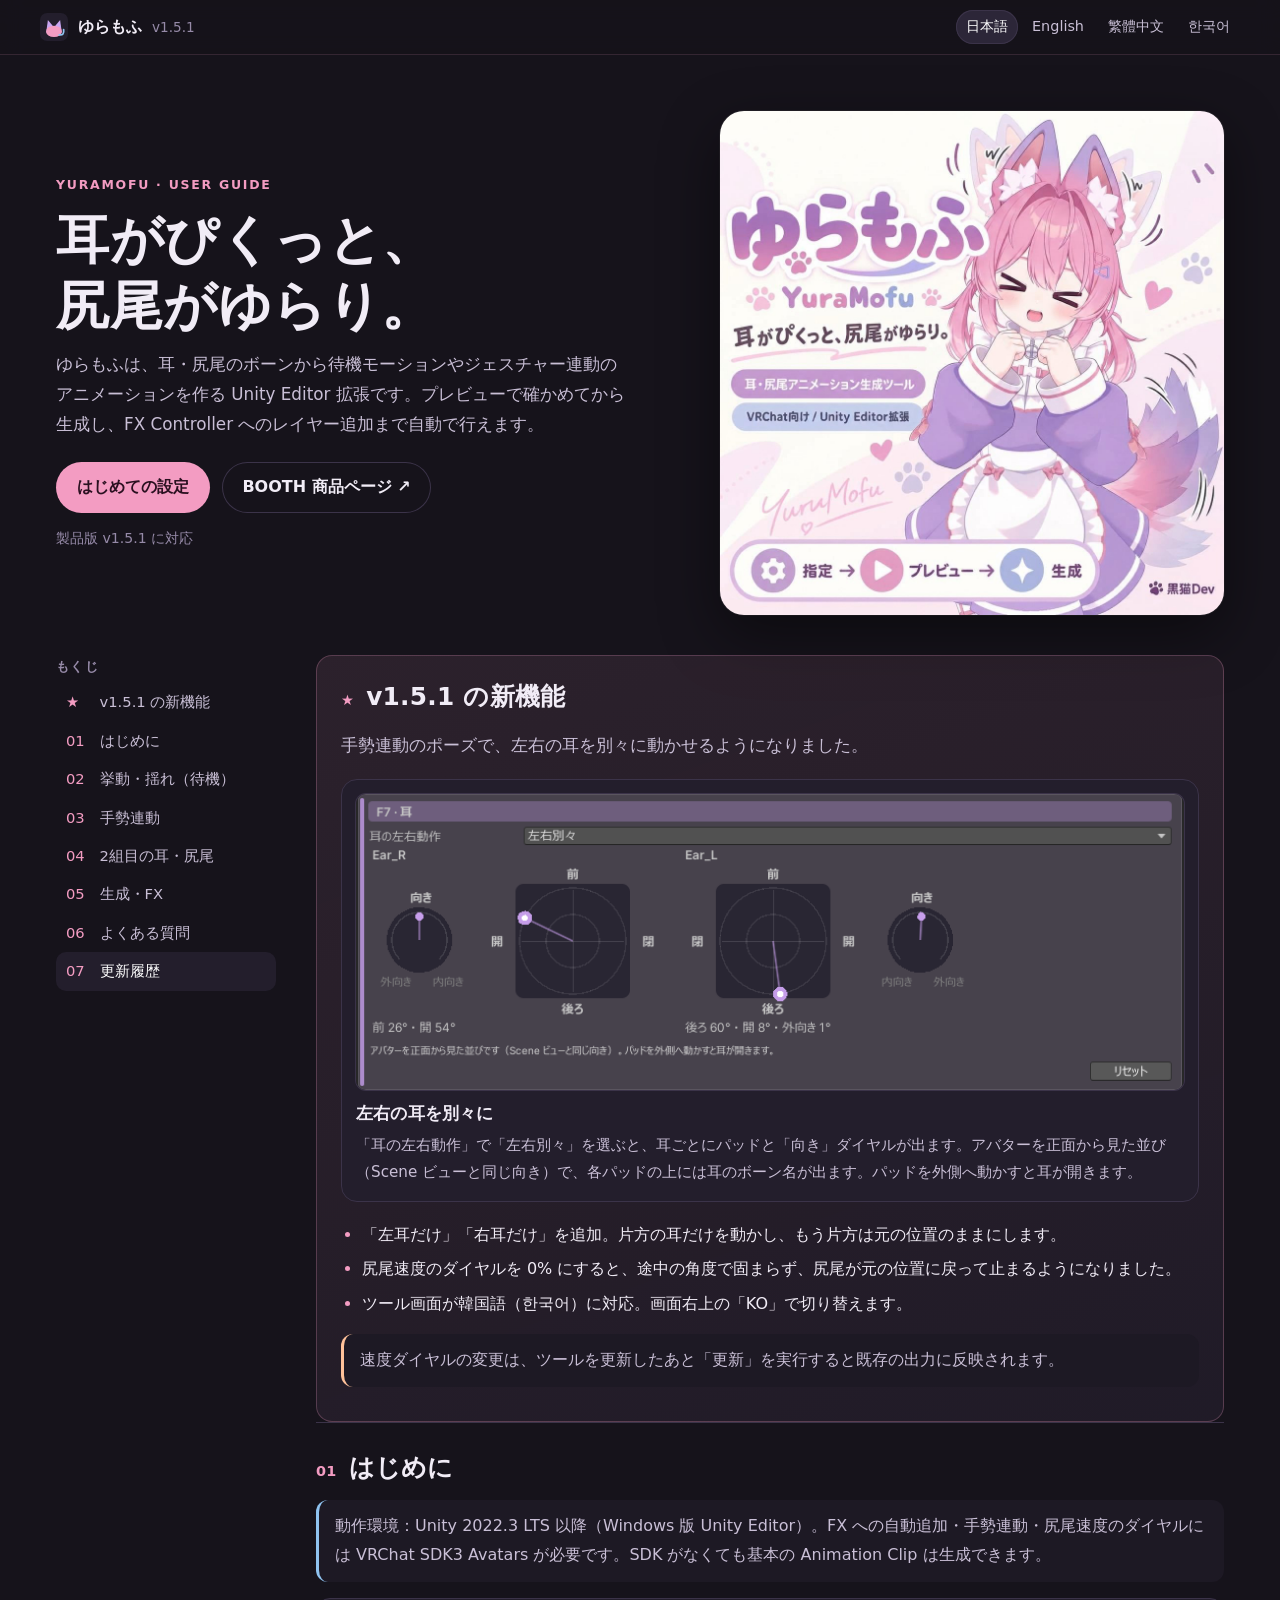
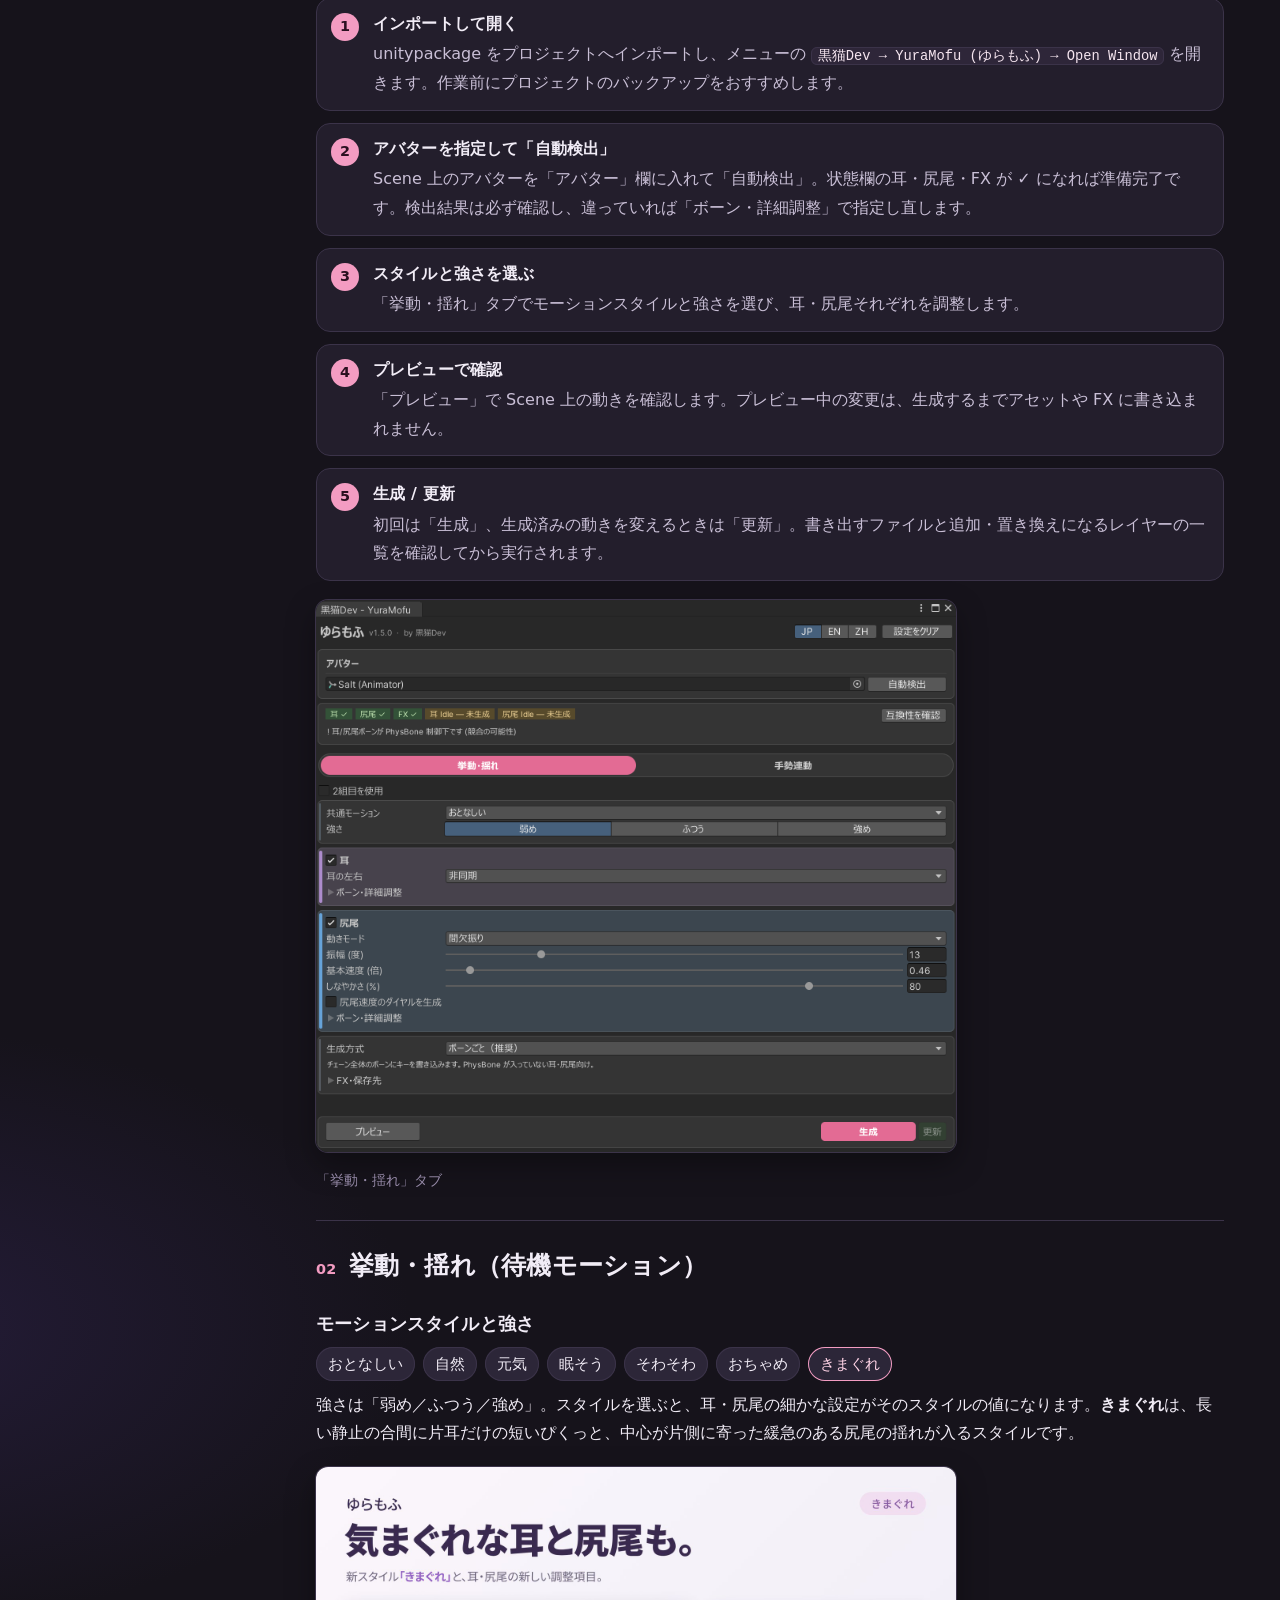
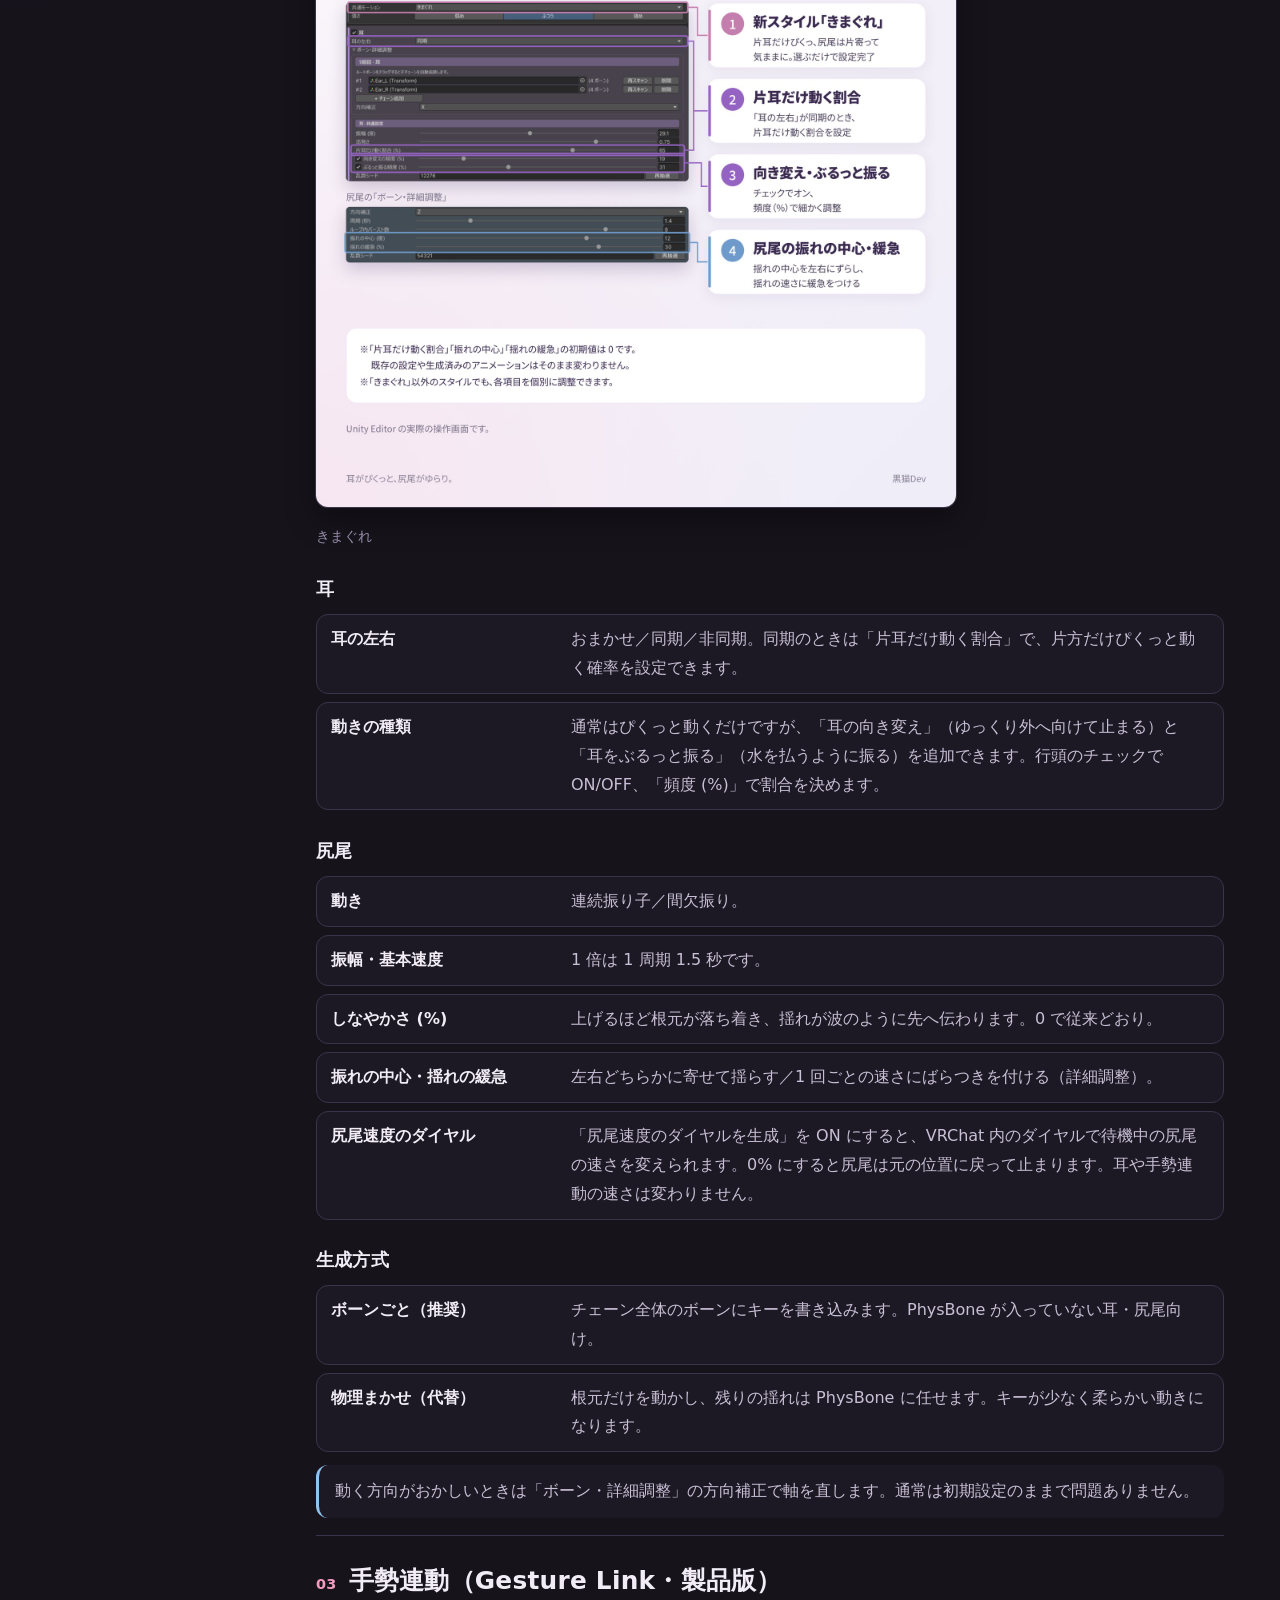
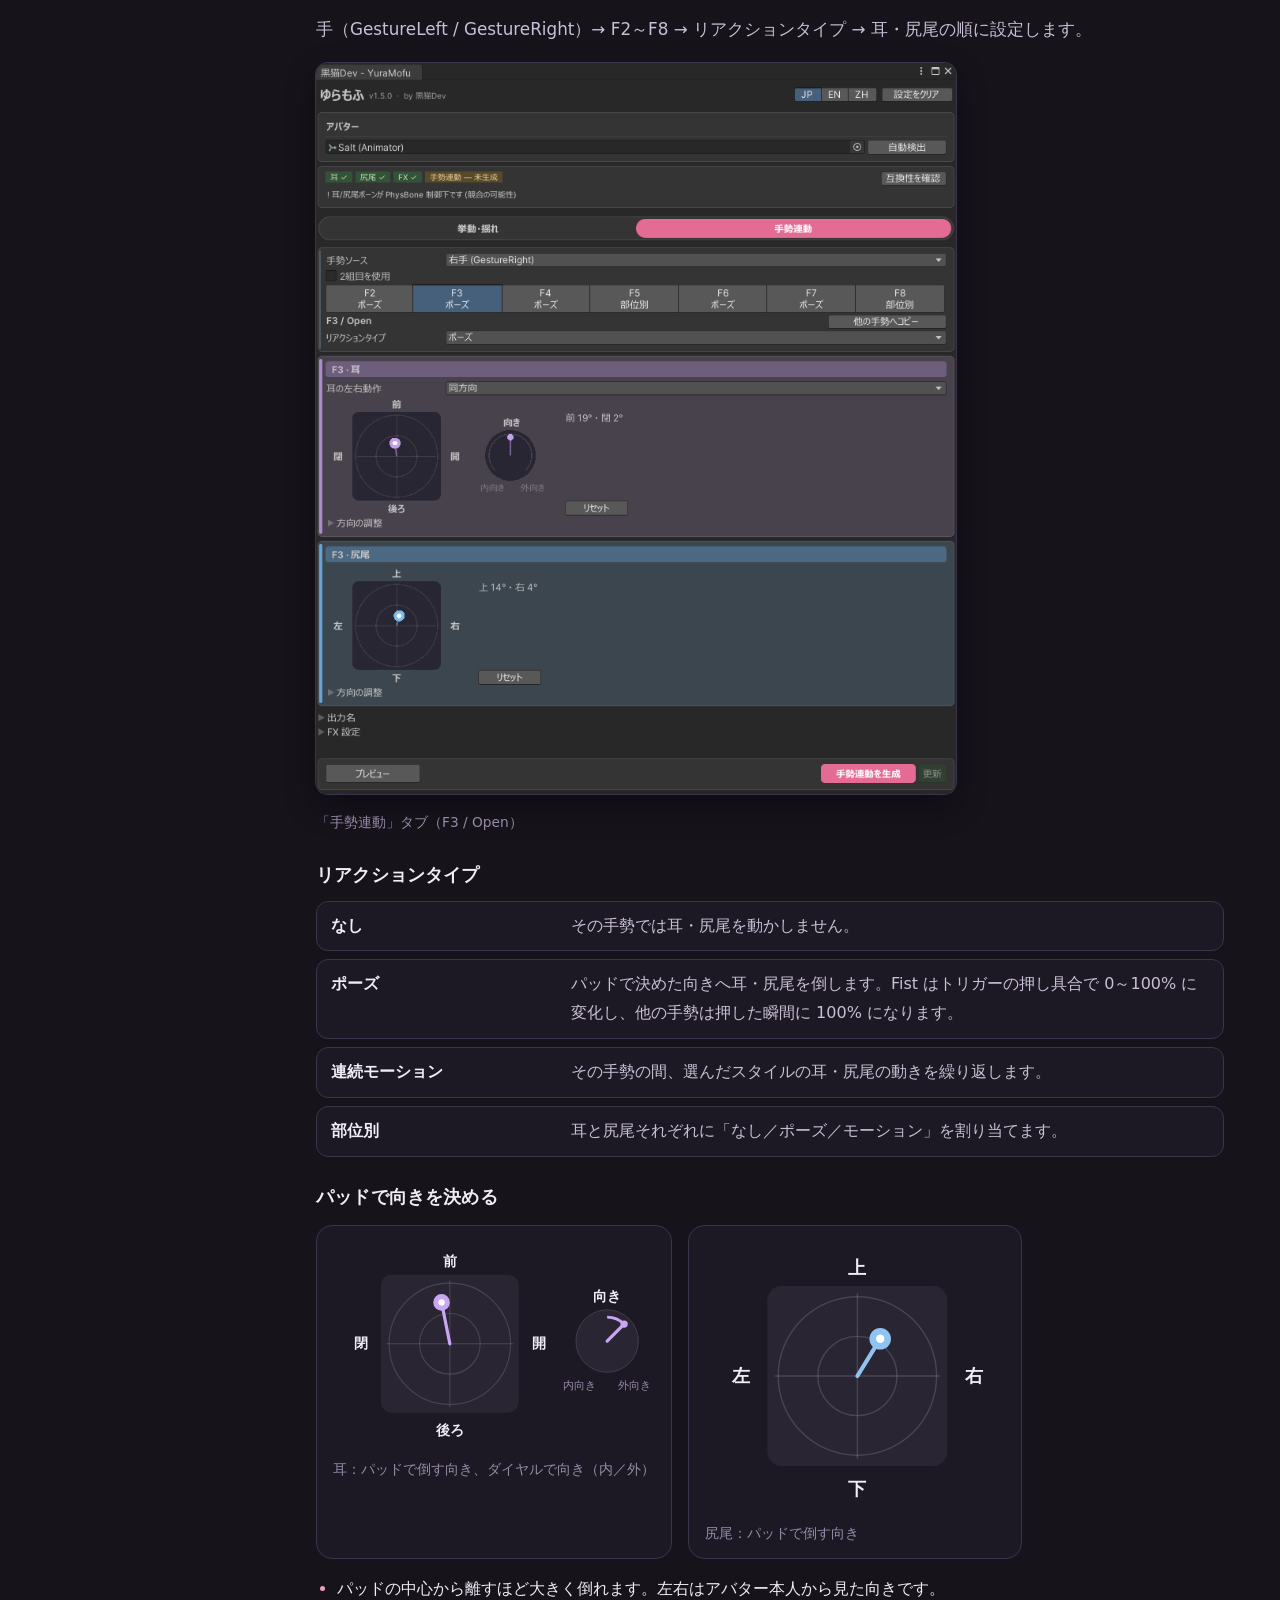
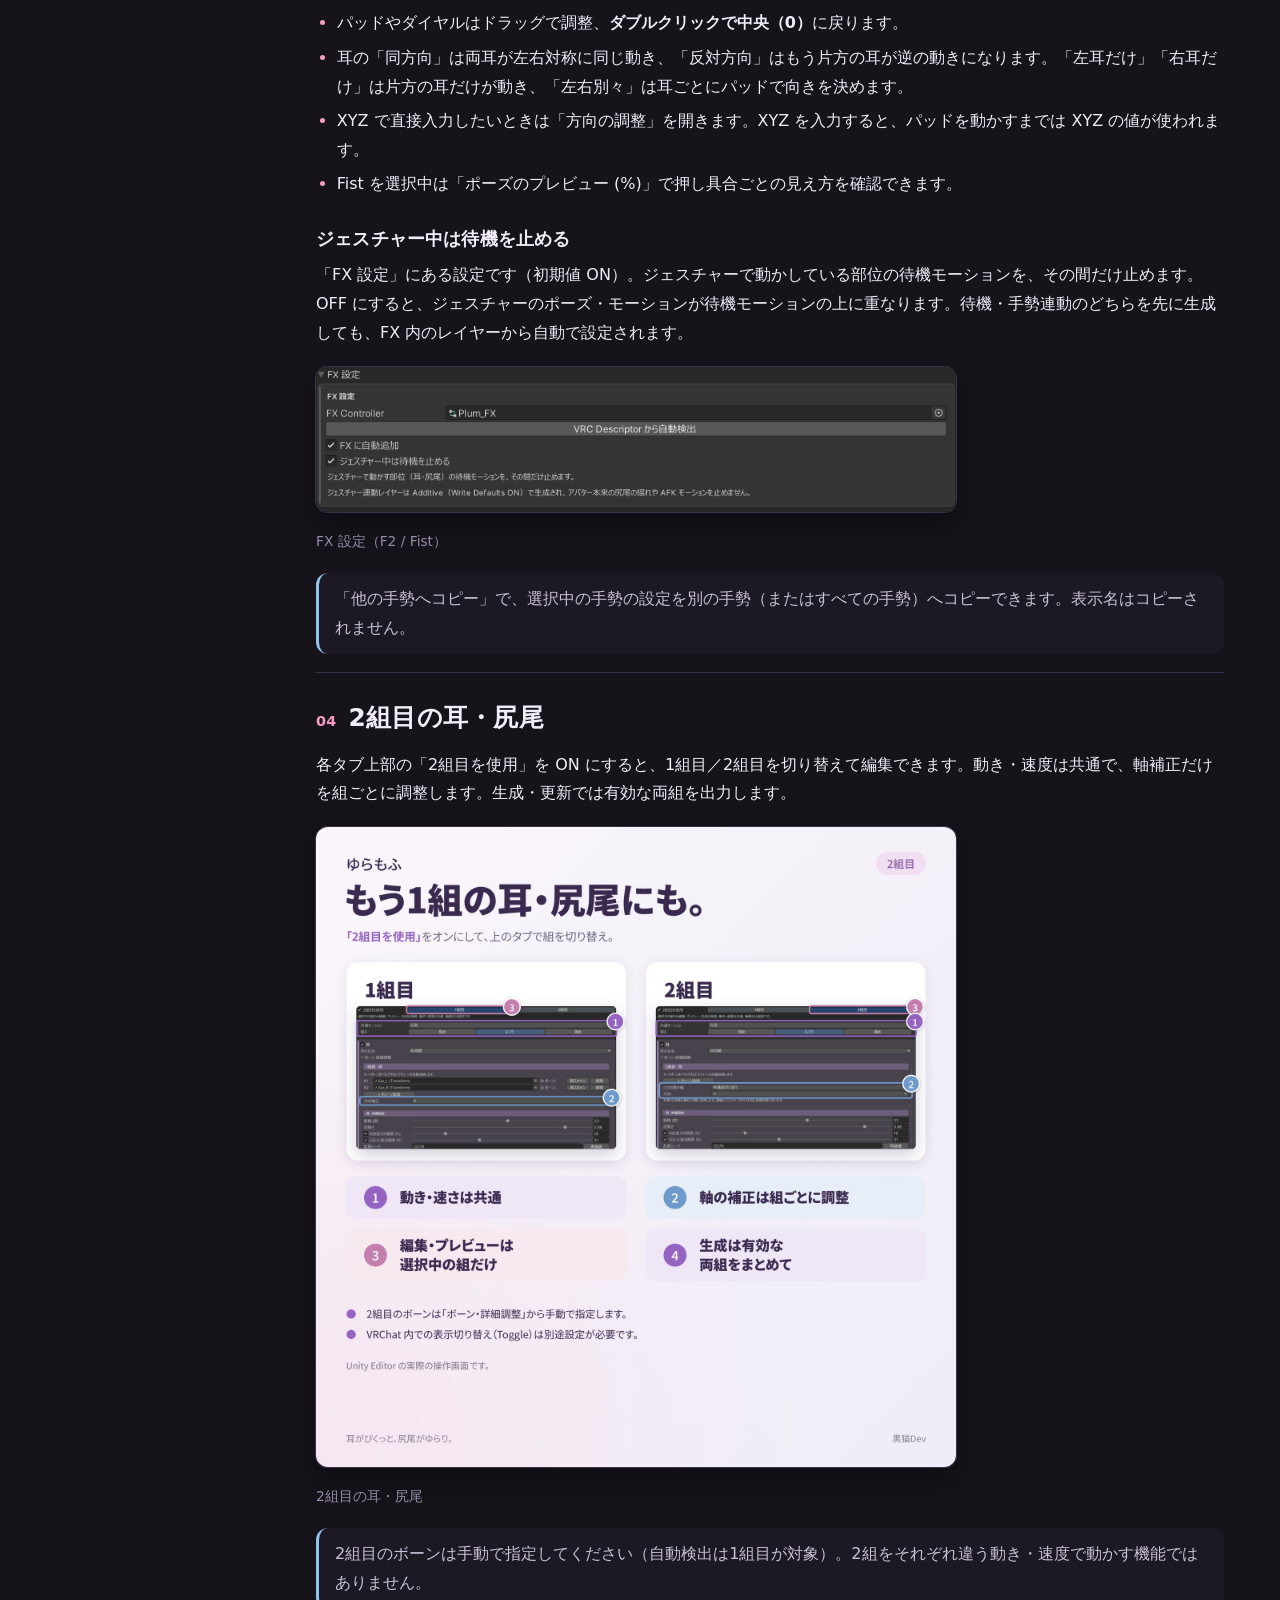
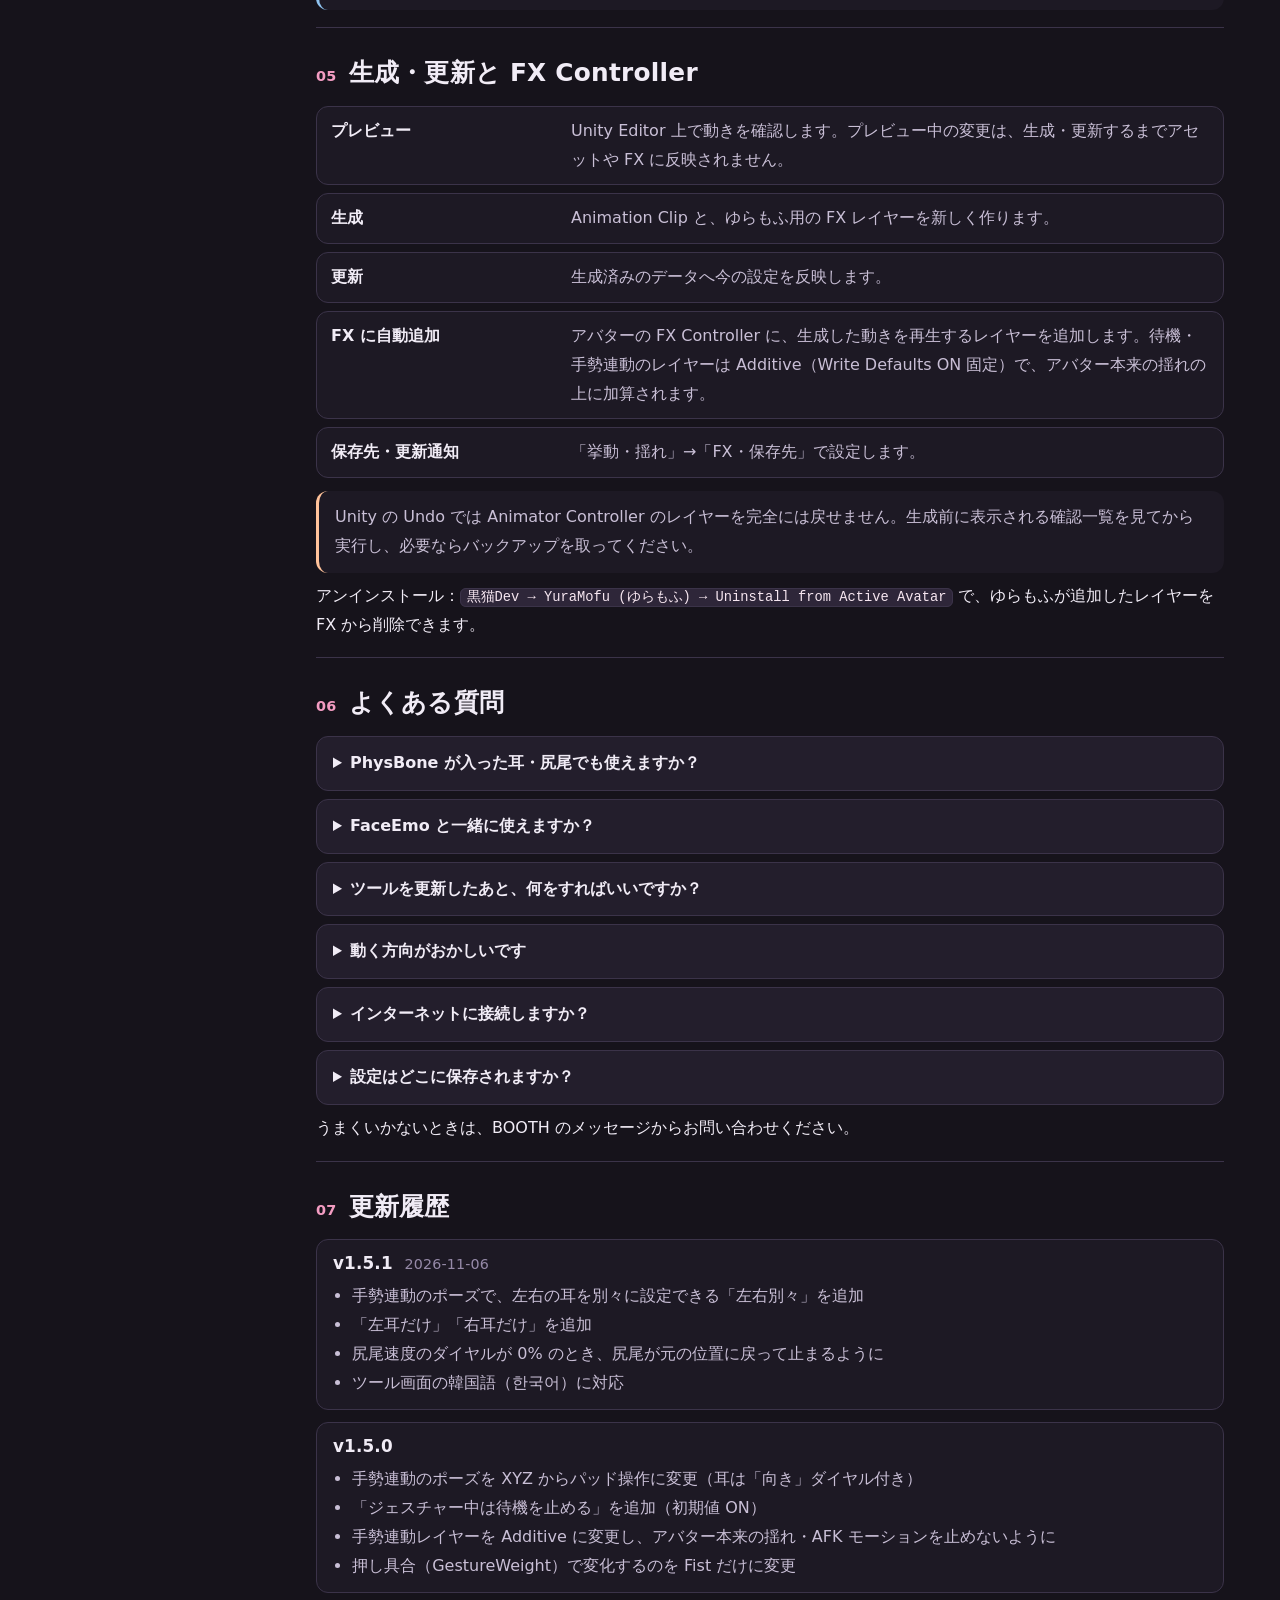
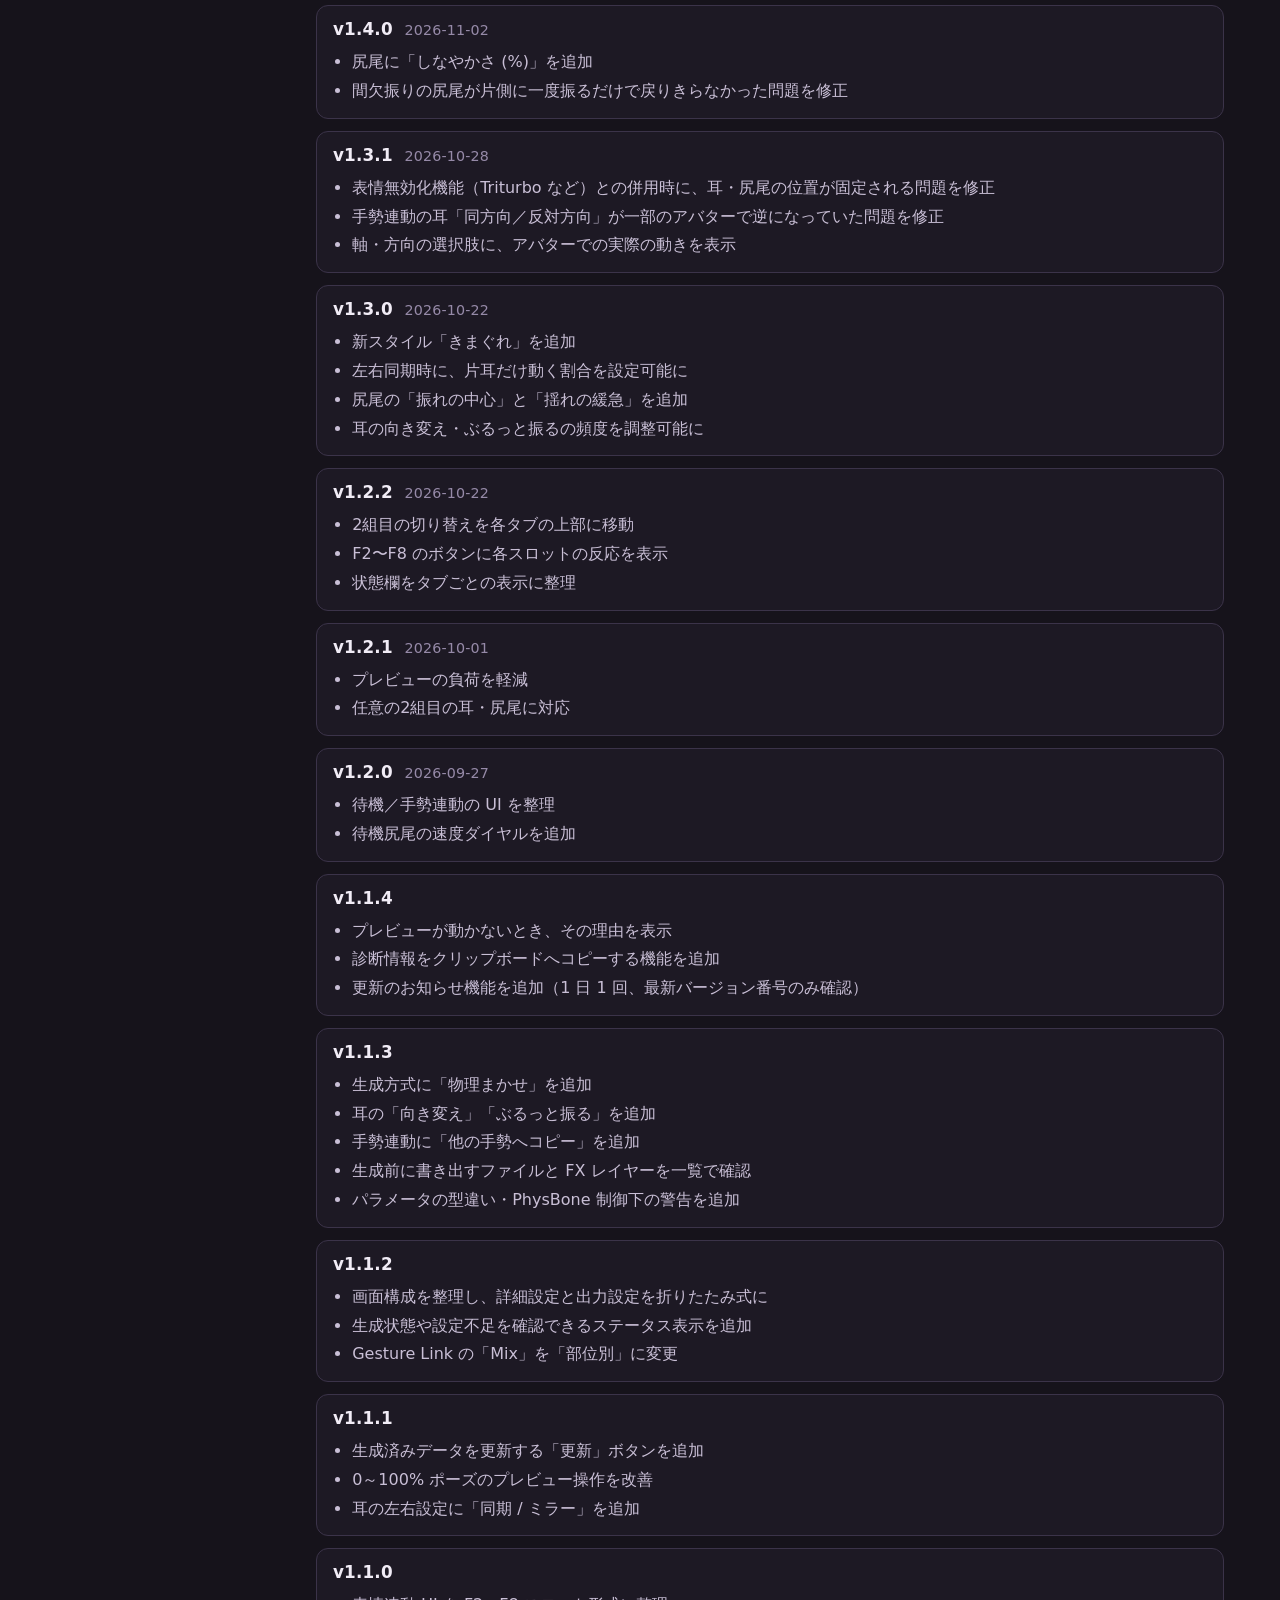
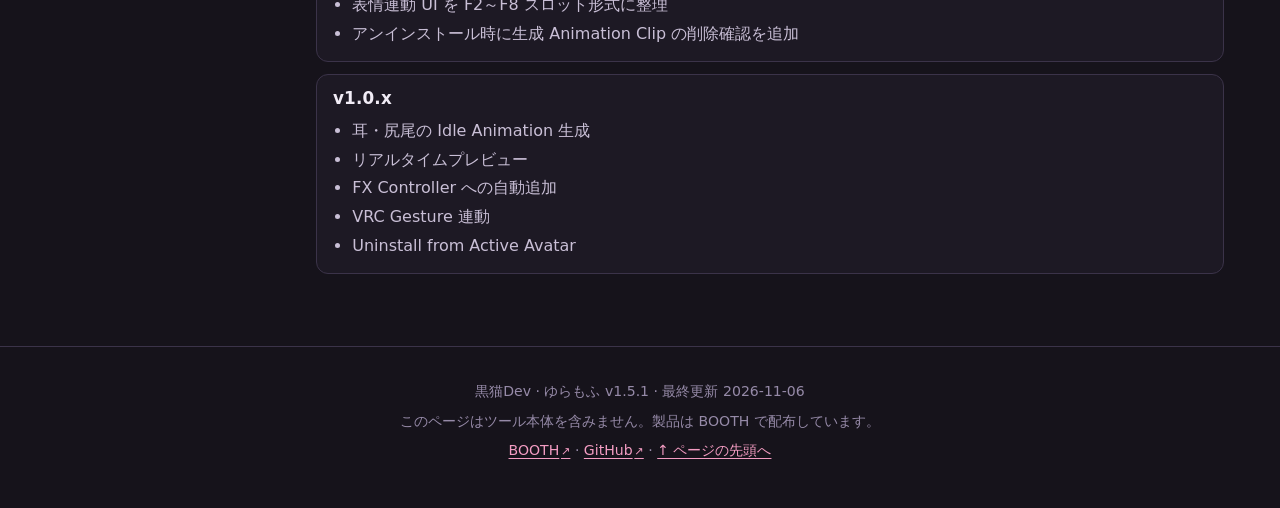
==== index.html @ e1b225f1 "v1.5.1 release date" ====
<!doctype html>
<html lang="ja">
<head>
<meta charset="utf-8">
<meta name="viewport" content="width=device-width,initial-scale=1">
<title>ゆらもふ 使い方ガイド</title>
<meta name="description" content="VRChat 向け耳・尻尾アニメーション生成ツール「ゆらもふ」の使い方ガイドです。">
<meta name="color-scheme" content="dark">
<meta property="og:title" content="ゆらもふ 使い方ガイド">
<meta property="og:description" content="VRChat 向け耳・尻尾アニメーション生成ツール「ゆらもふ」の使い方ガイドです。">
<meta property="og:image" content="https://kuroneko11375.github.io/yuramofu-guide/assets/v150/main.jpg">
<meta property="og:url" content="https://kuroneko11375.github.io/yuramofu-guide/">
<meta property="og:type" content="website">
<link rel="alternate" hreflang="ja" href="https://kuroneko11375.github.io/yuramofu-guide/">
<link rel="alternate" hreflang="en" href="https://kuroneko11375.github.io/yuramofu-guide/en.html">
<link rel="alternate" hreflang="zh-Hant" href="https://kuroneko11375.github.io/yuramofu-guide/zh.html">
<link rel="alternate" hreflang="ko" href="https://kuroneko11375.github.io/yuramofu-guide/ko.html">
<link rel="icon" href="favicon.svg" type="image/svg+xml">
<link rel="stylesheet" href="site.css">
<script src="gallery.js" defer></script>
</head>
<body id="top">
<a class="skip" href="#main">本文へ移動</a>
<header class="bar"><a class="brand" href="#top"><img src="favicon.svg" alt="" width="28" height="28">ゆらもふ <span>v1.5.1</span></a><nav class="langs" aria-label="Language"><a href="index.html" aria-current="page" hreflang="ja" lang="ja">日本語</a><a href="en.html" hreflang="en" lang="en">English</a><a href="zh.html" hreflang="zh-Hant" lang="zh-Hant">繁體中文</a><a href="ko.html" hreflang="ko" lang="ko">한국어</a></nav></header>
<div class="hero">
<div class="hero-copy"><p class="eyebrow">YURAMOFU · USER GUIDE</p><h1>耳がぴくっと、<br>尻尾がゆらり。</h1><p class="lead">ゆらもふは、耳・尻尾のボーンから待機モーションやジェスチャー連動のアニメーションを作る Unity Editor 拡張です。プレビューで確かめてから生成し、FX Controller へのレイヤー追加まで自動で行えます。</p>
<div class="buttons"><a class="btn" href="#start">はじめての設定</a><a class="btn ghost" href="https://booth.pm/ja/items/8229167" target="_blank" rel="noopener">BOOTH 商品ページ ↗</a></div>
<p class="badge">製品版 v1.5.1 に対応</p></div>
<a class="hero-art zoom" href="assets/v150/main.jpg" data-caption="ゆらもふのメイン画像"><img src="assets/v150/main.jpg" alt="ゆらもふのメイン画像" width="1024" height="1024" fetchpriority="high"></a></div>
<div class="layout">
<nav class="toc" aria-label="もくじ"><p>もくじ</p><ol><li><a href="#new"><span class="num">★</span>v1.5.1 の新機能</a></li><li><a href="#start"><span class="num">01</span>はじめに</a></li><li><a href="#idle"><span class="num">02</span>挙動・揺れ（待機）</a></li><li><a href="#gesture"><span class="num">03</span>手勢連動</a></li><li><a href="#set2"><span class="num">04</span>2組目の耳・尻尾</a></li><li><a href="#output"><span class="num">05</span>生成・FX</a></li><li><a href="#faq"><span class="num">06</span>よくある質問</a></li><li><a href="#log"><span class="num">07</span>更新履歴</a></li></ol></nav>
<main id="main">
<section id="new" class="sec new"><h2><span class="num">★</span>v1.5.1 の新機能</h2><p class="lead">手勢連動のポーズで、左右の耳を別々に動かせるようになりました。</p>
<div class="cards"><article class="card"><a class="zoom" href="assets/v150/ui_ear_separate.png" data-caption="左右の耳を別々に"><img src="assets/v150/ui_ear_separate.png" alt="左右の耳を別々に" width="810" height="290" loading="lazy" decoding="async"></a><h4>左右の耳を別々に</h4><p>「耳の左右動作」で「左右別々」を選ぶと、耳ごとにパッドと「向き」ダイヤルが出ます。アバターを正面から見た並び（Scene ビューと同じ向き）で、各パッドの上には耳のボーン名が出ます。パッドを外側へ動かすと耳が開きます。</p></article></div>
<ul class="list"><li>「左耳だけ」「右耳だけ」を追加。片方の耳だけを動かし、もう片方は元の位置のままにします。</li><li>尻尾速度のダイヤルを 0% にすると、途中の角度で固まらず、尻尾が元の位置に戻って止まるようになりました。</li><li>ツール画面が韓国語（한국어）に対応。画面右上の「KO」で切り替えます。</li></ul>
<p class="note warn">速度ダイヤルの変更は、ツールを更新したあと「更新」を実行すると既存の出力に反映されます。</p></section>
<section id="start" class="sec"><h2><span class="num">01</span>はじめに</h2><p class="note">動作環境：Unity 2022.3 LTS 以降（Windows 版 Unity Editor）。FX への自動追加・手勢連動・尻尾速度のダイヤルには VRChat SDK3 Avatars が必要です。SDK がなくても基本の Animation Clip は生成できます。</p>
<ol class="steps"><li><h4>インポートして開く</h4><p>unitypackage をプロジェクトへインポートし、メニューの <code>黒猫Dev → YuraMofu (ゆらもふ) → Open Window</code> を開きます。作業前にプロジェクトのバックアップをおすすめします。</p></li><li><h4>アバターを指定して「自動検出」</h4><p>Scene 上のアバターを「アバター」欄に入れて「自動検出」。状態欄の耳・尻尾・FX が ✓ になれば準備完了です。検出結果は必ず確認し、違っていれば「ボーン・詳細調整」で指定し直します。</p></li><li><h4>スタイルと強さを選ぶ</h4><p>「挙動・揺れ」タブでモーションスタイルと強さを選び、耳・尻尾それぞれを調整します。</p></li><li><h4>プレビューで確認</h4><p>「プレビュー」で Scene 上の動きを確認します。プレビュー中の変更は、生成するまでアセットや FX に書き込まれません。</p></li><li><h4>生成 / 更新</h4><p>初回は「生成」、生成済みの動きを変えるときは「更新」。書き出すファイルと追加・置き換えになるレイヤーの一覧を確認してから実行されます。</p></li></ol>
<figure class="shot "><a class="zoom" href="assets/v150/ui_idle.png" data-caption="「挙動・揺れ」タブ"><img src="assets/v150/ui_idle.png" alt="「挙動・揺れ」タブ" width="810" height="698" loading="lazy" decoding="async"></a><figcaption>「挙動・揺れ」タブ</figcaption></figure></section>
<section id="idle" class="sec"><h2><span class="num">02</span>挙動・揺れ（待機モーション）</h2><h3>モーションスタイルと強さ</h3>
<ul class="chips"><li>おとなしい</li><li>自然</li><li>元気</li><li>眠そう</li><li>そわそわ</li><li>おちゃめ</li><li>きまぐれ</li></ul>
<p>強さは「弱め／ふつう／強め」。スタイルを選ぶと、耳・尻尾の細かな設定がそのスタイルの値になります。<strong>きまぐれ</strong>は、長い静止の合間に片耳だけの短いぴくっと、中心が片側に寄った緩急のある尻尾の揺れが入るスタイルです。</p>
<figure class="shot "><a class="zoom" href="assets/v150/kimagure.jpg" data-caption="きまぐれ"><img src="assets/v150/kimagure.jpg" alt="きまぐれ" width="1600" height="1600" loading="lazy" decoding="async"></a><figcaption>きまぐれ</figcaption></figure>
<h3>耳</h3>
<dl class="terms"><div><dt>耳の左右</dt><dd>おまかせ／同期／非同期。同期のときは「片耳だけ動く割合」で、片方だけぴくっと動く確率を設定できます。</dd></div><div><dt>動きの種類</dt><dd>通常はぴくっと動くだけですが、「耳の向き変え」（ゆっくり外へ向けて止まる）と「耳をぶるっと振る」（水を払うように振る）を追加できます。行頭のチェックで ON/OFF、「頻度 (%)」で割合を決めます。</dd></div></dl>
<h3>尻尾</h3>
<dl class="terms"><div><dt>動き</dt><dd>連続振り子／間欠振り。</dd></div><div><dt>振幅・基本速度</dt><dd>1 倍は 1 周期 1.5 秒です。</dd></div><div><dt>しなやかさ (%)</dt><dd>上げるほど根元が落ち着き、揺れが波のように先へ伝わります。0 で従来どおり。</dd></div><div><dt>振れの中心・揺れの緩急</dt><dd>左右どちらかに寄せて揺らす／1 回ごとの速さにばらつきを付ける（詳細調整）。</dd></div><div><dt>尻尾速度のダイヤル</dt><dd>「尻尾速度のダイヤルを生成」を ON にすると、VRChat 内のダイヤルで待機中の尻尾の速さを変えられます。0% にすると尻尾は元の位置に戻って止まります。耳や手勢連動の速さは変わりません。</dd></div></dl>
<h3>生成方式</h3>
<dl class="terms"><div><dt>ボーンごと（推奨）</dt><dd>チェーン全体のボーンにキーを書き込みます。PhysBone が入っていない耳・尻尾向け。</dd></div><div><dt>物理まかせ（代替）</dt><dd>根元だけを動かし、残りの揺れは PhysBone に任せます。キーが少なく柔らかい動きになります。</dd></div></dl>
<p class="note">動く方向がおかしいときは「ボーン・詳細調整」の方向補正で軸を直します。通常は初期設定のままで問題ありません。</p></section>
<section id="gesture" class="sec"><h2><span class="num">03</span>手勢連動（Gesture Link・製品版）</h2><p class="lead">手（GestureLeft / GestureRight）→ F2～F8 → リアクションタイプ → 耳・尻尾の順に設定します。</p>
<figure class="shot "><a class="zoom" href="assets/v150/ui_gesture.png" data-caption="「手勢連動」タブ（F3 / Open）"><img src="assets/v150/ui_gesture.png" alt="「手勢連動」タブ（F3 / Open）" width="810" height="924" loading="lazy" decoding="async"></a><figcaption>「手勢連動」タブ（F3 / Open）</figcaption></figure>
<h3>リアクションタイプ</h3>
<dl class="terms"><div><dt>なし</dt><dd>その手勢では耳・尻尾を動かしません。</dd></div><div><dt>ポーズ</dt><dd>パッドで決めた向きへ耳・尻尾を倒します。Fist はトリガーの押し具合で 0～100% に変化し、他の手勢は押した瞬間に 100% になります。</dd></div><div><dt>連続モーション</dt><dd>その手勢の間、選んだスタイルの耳・尻尾の動きを繰り返します。</dd></div><div><dt>部位別</dt><dd>耳と尻尾それぞれに「なし／ポーズ／モーション」を割り当てます。</dd></div></dl>
<h3>パッドで向きを決める</h3>
<div class="pads"><figure class="pad"><svg viewBox="0 0 350 230" role="img" aria-label="耳：パッドで倒す向き、ダイヤルで向き（内／外）">
<rect x="52" y="40" width="150" height="150" rx="12" class="face"/>
<circle cx="127" cy="115" r="66" class="ring"/><circle cx="127" cy="115" r="33" class="ring"/>
<line x1="58" y1="115" x2="196" y2="115" class="ring"/><line x1="127" y1="46" x2="127" y2="184" class="ring"/>
<line x1="127" y1="115" x2="118" y2="70" style="stroke:var(--ear)" class="hand"/><circle cx="118" cy="70" r="9" style="fill:var(--ear)"/><circle cx="118" cy="70" r="3.5" fill="#fff"/>
<text x="127" y="30" class="lbl b">前</text><text x="127" y="214" class="lbl b">後ろ</text>
<text x="30" y="120" class="lbl b">閉</text><text x="224" y="120" class="lbl b">開</text>
<g transform="translate(298 112)">
<circle r="34" class="dial"/><path d="M0 -26 A26 26 0 0 1 18.4 -18.4" class="arc" style="stroke:var(--ear)"/>
<line x1="0" y1="0" x2="18.4" y2="-18.4" style="stroke:var(--ear)" class="hand"/><circle cx="18.4" cy="-18.4" r="4" style="fill:var(--ear)"/>
<text y="-44" class="lbl b">向き</text><text x="-30" y="52" class="lbl s">内向き</text><text x="30" y="52" class="lbl s">外向き</text></g></svg><figcaption>耳：パッドで倒す向き、ダイヤルで向き（内／外）</figcaption></figure><figure class="pad"><svg viewBox="0 0 250 230" role="img" aria-label="尻尾：パッドで倒す向き">
<rect x="52" y="40" width="150" height="150" rx="12" class="face"/>
<circle cx="127" cy="115" r="66" class="ring"/><circle cx="127" cy="115" r="33" class="ring"/>
<line x1="58" y1="115" x2="196" y2="115" class="ring"/><line x1="127" y1="46" x2="127" y2="184" class="ring"/>
<line x1="127" y1="115" x2="146" y2="84" style="stroke:var(--tail)" class="hand"/><circle cx="146" cy="84" r="9" style="fill:var(--tail)"/><circle cx="146" cy="84" r="3.5" fill="#fff"/>
<text x="127" y="30" class="lbl b">上</text><text x="127" y="214" class="lbl b">下</text>
<text x="30" y="120" class="lbl b">左</text><text x="224" y="120" class="lbl b">右</text>
</svg><figcaption>尻尾：パッドで倒す向き</figcaption></figure></div>
<ul class="list"><li>パッドの中心から離すほど大きく倒れます。左右はアバター本人から見た向きです。</li><li>パッドやダイヤルはドラッグで調整、<strong>ダブルクリックで中央（0）</strong>に戻ります。</li><li>耳の「同方向」は両耳が左右対称に同じ動き、「反対方向」はもう片方の耳が逆の動きになります。「左耳だけ」「右耳だけ」は片方の耳だけが動き、「左右別々」は耳ごとにパッドで向きを決めます。</li><li>XYZ で直接入力したいときは「方向の調整」を開きます。XYZ を入力すると、パッドを動かすまでは XYZ の値が使われます。</li><li>Fist を選択中は「ポーズのプレビュー (%)」で押し具合ごとの見え方を確認できます。</li></ul>
<h3>ジェスチャー中は待機を止める</h3>
<p>「FX 設定」にある設定です（初期値 ON）。ジェスチャーで動かしている部位の待機モーションを、その間だけ止めます。OFF にすると、ジェスチャーのポーズ・モーションが待機モーションの上に重なります。待機・手勢連動のどちらを先に生成しても、FX 内のレイヤーから自動で設定されます。</p>
<figure class="shot "><a class="zoom" href="assets/v150/ui_fx.png" data-caption="FX 設定（F2 / Fist）"><img src="assets/v150/ui_fx.png" alt="FX 設定（F2 / Fist）" width="810" height="184" loading="lazy" decoding="async"></a><figcaption>FX 設定（F2 / Fist）</figcaption></figure>
<p class="note">「他の手勢へコピー」で、選択中の手勢の設定を別の手勢（またはすべての手勢）へコピーできます。表示名はコピーされません。</p></section>
<section id="set2" class="sec"><h2><span class="num">04</span>2組目の耳・尻尾</h2><p>各タブ上部の「2組目を使用」を ON にすると、1組目／2組目を切り替えて編集できます。動き・速度は共通で、軸補正だけを組ごとに調整します。生成・更新では有効な両組を出力します。</p>
<figure class="shot "><a class="zoom" href="assets/v150/set2.jpg" data-caption="2組目の耳・尻尾"><img src="assets/v150/set2.jpg" alt="2組目の耳・尻尾" width="1600" height="1600" loading="lazy" decoding="async"></a><figcaption>2組目の耳・尻尾</figcaption></figure>
<p class="note">2組目のボーンは手動で指定してください（自動検出は1組目が対象）。2組をそれぞれ違う動き・速度で動かす機能ではありません。</p></section>
<section id="output" class="sec"><h2><span class="num">05</span>生成・更新と FX Controller</h2><dl class="terms"><div><dt>プレビュー</dt><dd>Unity Editor 上で動きを確認します。プレビュー中の変更は、生成・更新するまでアセットや FX に反映されません。</dd></div><div><dt>生成</dt><dd>Animation Clip と、ゆらもふ用の FX レイヤーを新しく作ります。</dd></div><div><dt>更新</dt><dd>生成済みのデータへ今の設定を反映します。</dd></div><div><dt>FX に自動追加</dt><dd>アバターの FX Controller に、生成した動きを再生するレイヤーを追加します。待機・手勢連動のレイヤーは Additive（Write Defaults ON 固定）で、アバター本来の揺れの上に加算されます。</dd></div><div><dt>保存先・更新通知</dt><dd>「挙動・揺れ」→「FX・保存先」で設定します。</dd></div></dl>
<p class="note warn">Unity の Undo では Animator Controller のレイヤーを完全には戻せません。生成前に表示される確認一覧を見てから実行し、必要ならバックアップを取ってください。</p>
<p>アンインストール：<code>黒猫Dev → YuraMofu (ゆらもふ) → Uninstall from Active Avatar</code> で、ゆらもふが追加したレイヤーを FX から削除できます。</p></section>
<section id="faq" class="sec"><h2><span class="num">06</span>よくある質問</h2><details><summary>PhysBone が入った耳・尻尾でも使えますか？</summary><p>使えます。状態欄の「互換性を確認」で PhysBone の Is Animated などを確認できます。揺れを PhysBone に任せたいときは生成方式を「物理まかせ」にしてください。</p></details><details><summary>FaceEmo と一緒に使えますか？</summary><p>FaceEmo → ゆらもふの順で生成してください。FaceEmo を再生成すると FX が作り直されるので、新しい FX を指定してゆらもふも再生成してください。</p></details><details><summary>ツールを更新したあと、何をすればいいですか？</summary><p>インポート後に「更新」を実行すると、既存の出力に修正が反映されます。必要な出力がない場合は「生成」を実行してください。</p></details><details><summary>動く方向がおかしいです</summary><p>待機モーションは「ボーン・詳細調整」の方向補正、手勢連動のポーズはパッドで向きを直してください。</p></details><details><summary>インターネットに接続しますか？</summary><p>1 日 1 回、最新バージョンの確認だけを行います。プロジェクトやアバターの情報は送信しません。「FX・保存先」から無効にでき、オフラインでも使えます。</p></details><details><summary>設定はどこに保存されますか？</summary><p>ウィンドウの設定は、プロジェクトごとに最後の 1 組を保存します。「設定をクリア」で初期値に戻せます（生成済みのアニメーションやレイヤーは削除しません）。</p></details>
<p>うまくいかないときは、BOOTH のメッセージからお問い合わせください。</p></section>
<section id="log" class="sec"><h2><span class="num">07</span>更新履歴</h2><div class="log"><article><h3>v1.5.1 <span>2026-11-06</span></h3><ul><li>手勢連動のポーズで、左右の耳を別々に設定できる「左右別々」を追加</li><li>「左耳だけ」「右耳だけ」を追加</li><li>尻尾速度のダイヤルが 0% のとき、尻尾が元の位置に戻って止まるように</li><li>ツール画面の韓国語（한국어）に対応</li></ul></article><article><h3>v1.5.0</h3><ul><li>手勢連動のポーズを XYZ からパッド操作に変更（耳は「向き」ダイヤル付き）</li><li>「ジェスチャー中は待機を止める」を追加（初期値 ON）</li><li>手勢連動レイヤーを Additive に変更し、アバター本来の揺れ・AFK モーションを止めないように</li><li>押し具合（GestureWeight）で変化するのを Fist だけに変更</li></ul></article><article><h3>v1.4.0 <span>2026-11-02</span></h3><ul><li>尻尾に「しなやかさ (%)」を追加</li><li>間欠振りの尻尾が片側に一度振るだけで戻りきらなかった問題を修正</li></ul></article><article><h3>v1.3.1 <span>2026-10-28</span></h3><ul><li>表情無効化機能（Triturbo など）との併用時に、耳・尻尾の位置が固定される問題を修正</li><li>手勢連動の耳「同方向／反対方向」が一部のアバターで逆になっていた問題を修正</li><li>軸・方向の選択肢に、アバターでの実際の動きを表示</li></ul></article><article><h3>v1.3.0 <span>2026-10-22</span></h3><ul><li>新スタイル「きまぐれ」を追加</li><li>左右同期時に、片耳だけ動く割合を設定可能に</li><li>尻尾の「振れの中心」と「揺れの緩急」を追加</li><li>耳の向き変え・ぶるっと振るの頻度を調整可能に</li></ul></article><article><h3>v1.2.2 <span>2026-10-22</span></h3><ul><li>2組目の切り替えを各タブの上部に移動</li><li>F2〜F8 のボタンに各スロットの反応を表示</li><li>状態欄をタブごとの表示に整理</li></ul></article><article><h3>v1.2.1 <span>2026-10-01</span></h3><ul><li>プレビューの負荷を軽減</li><li>任意の2組目の耳・尻尾に対応</li></ul></article><article><h3>v1.2.0 <span>2026-09-27</span></h3><ul><li>待機／手勢連動の UI を整理</li><li>待機尻尾の速度ダイヤルを追加</li></ul></article><article><h3>v1.1.4</h3><ul><li>プレビューが動かないとき、その理由を表示</li><li>診断情報をクリップボードへコピーする機能を追加</li><li>更新のお知らせ機能を追加（1 日 1 回、最新バージョン番号のみ確認）</li></ul></article><article><h3>v1.1.3</h3><ul><li>生成方式に「物理まかせ」を追加</li><li>耳の「向き変え」「ぶるっと振る」を追加</li><li>手勢連動に「他の手勢へコピー」を追加</li><li>生成前に書き出すファイルと FX レイヤーを一覧で確認</li><li>パラメータの型違い・PhysBone 制御下の警告を追加</li></ul></article><article><h3>v1.1.2</h3><ul><li>画面構成を整理し、詳細設定と出力設定を折りたたみ式に</li><li>生成状態や設定不足を確認できるステータス表示を追加</li><li>Gesture Link の「Mix」を「部位別」に変更</li></ul></article><article><h3>v1.1.1</h3><ul><li>生成済みデータを更新する「更新」ボタンを追加</li><li>0～100% ポーズのプレビュー操作を改善</li><li>耳の左右設定に「同期 / ミラー」を追加</li></ul></article><article><h3>v1.1.0</h3><ul><li>表情連動 UI を F2～F8 スロット形式に整理</li><li>アンインストール時に生成 Animation Clip の削除確認を追加</li></ul></article><article><h3>v1.0.x</h3><ul><li>耳・尻尾の Idle Animation 生成</li><li>リアルタイムプレビュー</li><li>FX Controller への自動追加</li><li>VRC Gesture 連動</li><li>Uninstall from Active Avatar</li></ul></article></div></section>
</main></div>
<footer class="foot"><p>黒猫Dev · ゆらもふ v1.5.1 · 最終更新 2026-11-06</p><p>このページはツール本体を含みません。製品は BOOTH で配布しています。</p>
<p><a href="https://booth.pm/ja/items/8229167" target="_blank" rel="noopener">BOOTH<span class="ext" aria-hidden="true">↗</span></a> · <a href="https://github.com/kuroneko11375/yuramofu-guide" target="_blank" rel="noopener">GitHub<span class="ext" aria-hidden="true">↗</span></a> · <a href="#top">↑ ページの先頭へ</a></p></footer>
<dialog id="viewer" aria-label="画像を拡大"><button type="button" class="close" aria-label="閉じる">×</button><figure><img alt=""><figcaption></figcaption></figure></dialog>
</body>
</html>
---- site.css ----
/* ゆらもふ guide — soft night / pink & lavender. System fonts only, no external requests. */
:root {
  --bg: #16131b;
  --bg2: #1d1924;
  --panel: #231e2c;
  --panel2: #2c2638;
  --line: #3b3349;
  --text: #f1ecf6;
  --soft: #c9bfd6;
  --muted: #968aa8;
  --accent: #f39cc2;
  --accent2: #ffd3e6;
  --ear: #c9a6f2;
  --tail: #8fc3f0;
  --warn: #ffc29a;
  --radius: 16px;
  --font: system-ui, -apple-system, "Segoe UI", "Hiragino Sans", "Hiragino Kaku Gothic ProN", "Yu Gothic UI", "Meiryo", "Microsoft JhengHei", "PingFang TC", "Noto Sans CJK JP", sans-serif;
  color-scheme: dark;
}
* { box-sizing: border-box; }
html { scroll-behavior: smooth; scroll-padding-top: 72px; -webkit-text-size-adjust: 100%; }
@media (prefers-reduced-motion: reduce) { html { scroll-behavior: auto; } }
body {
  margin: 0; background: var(--bg); color: var(--text); font: 16px/1.8 var(--font);
  background-image: radial-gradient(1100px 560px at 85% -10%, #3a2442 0%, transparent 60%), radial-gradient(900px 500px at -10% 25%, #241c38 0%, transparent 60%);
  background-repeat: no-repeat;
}
img { max-width: 100%; height: auto; display: block; }
a { color: var(--accent); text-underline-offset: 3px; }
a:hover { color: #fff; }
code { font: .86em ui-monospace, "Cascadia Mono", Consolas, monospace; background: #2e2639; border: 1px solid var(--line); border-radius: 6px; padding: .05em .4em; color: #f6e6f0; overflow-wrap: anywhere; }
h1, h2, h3, h4 { line-height: 1.4; margin: 0; font-weight: 700; letter-spacing: .01em; }
p { margin: .6em 0; }
.ext { font-size: .8em; margin-left: .15em; }
.skip { position: absolute; left: -9999px; }
.skip:focus { left: 16px; top: 8px; z-index: 99; background: #fff; color: #000; padding: 6px 12px; border-radius: 8px; }
:focus-visible { outline: 2px solid var(--accent2); outline-offset: 3px; border-radius: 6px; }

/* top bar */
.bar { position: sticky; top: 0; z-index: 20; display: flex; align-items: center; justify-content: space-between; gap: 12px; padding: 10px max(16px, calc((100% - 1200px) / 2)); background: rgba(22, 19, 27, .85); backdrop-filter: blur(10px); border-bottom: 1px solid rgba(243, 156, 194, .14); }
.brand { display: flex; align-items: center; gap: 10px; color: var(--text); text-decoration: none; font-weight: 700; white-space: nowrap; }
.brand span { color: var(--muted); font-weight: 500; font-size: .85em; }
.langs { display: flex; gap: 4px; flex-wrap: wrap; justify-content: flex-end; }
.langs a { color: var(--soft); text-decoration: none; padding: 4px 10px; border-radius: 999px; font-size: .9em; }
.langs a[aria-current] { background: var(--panel2); color: #fff; box-shadow: inset 0 0 0 1px var(--line); }

/* hero */
.hero { max-width: 1200px; margin: 0 auto; padding: 56px 16px 40px; display: grid; grid-template-columns: 1.1fr .9fr; gap: 48px; align-items: center; }
.eyebrow { color: var(--accent); font-weight: 700; letter-spacing: .14em; font-size: .78rem; margin: 0 0 .8em; }
.hero h1 { font-size: clamp(2rem, 4.4vw, 3.3rem); line-height: 1.25; }
.hero .lead { color: var(--soft); font-size: 1.05rem; max-width: 34em; }
.buttons { display: flex; gap: 12px; flex-wrap: wrap; margin: 1.4em 0 .8em; }
.btn { display: inline-flex; align-items: center; padding: .7em 1.3em; border-radius: 999px; background: var(--accent); color: #2a1020; font-weight: 700; text-decoration: none; }
.btn:hover { background: var(--accent2); color: #2a1020; }
.btn.ghost { background: transparent; color: var(--text); box-shadow: inset 0 0 0 1px var(--line); }
.btn.ghost:hover { background: var(--panel2); color: #fff; }
.badge { color: var(--muted); font-size: .88rem; margin: 0; }
.hero-art img { border-radius: 24px; box-shadow: 0 20px 60px rgba(0, 0, 0, .45), 0 0 0 1px rgba(255, 255, 255, .06); }

/* layout */
.layout { max-width: 1200px; margin: 0 auto; padding: 0 16px 64px; display: grid; grid-template-columns: 220px minmax(0, 1fr); gap: 40px; align-items: start; }
.toc { position: sticky; top: 76px; font-size: .92rem; }
.toc p { color: var(--muted); font-weight: 700; margin: 0 0 .4em; font-size: .8rem; letter-spacing: .1em; }
.toc ol { list-style: none; margin: 0; padding: 0; }
.toc a { display: flex; gap: 10px; padding: 6px 10px; border-radius: 10px; color: var(--soft); text-decoration: none; }
.toc a:hover, .toc a.on { background: var(--panel); color: #fff; }
.toc .num { color: var(--accent); font-variant-numeric: tabular-nums; min-width: 1.6em; }
main { min-width: 0; }

.sec { padding: 28px 0 8px; border-top: 1px solid var(--line); }
.sec:first-child { border-top: 0; padding-top: 0; }
.sec h2 { font-size: 1.55rem; display: flex; align-items: baseline; gap: 12px; margin-bottom: .6em; }
.sec h2 .num { color: var(--accent); font-size: .9rem; font-variant-numeric: tabular-nums; }
.sec h3 { font-size: 1.1rem; margin: 1.6em 0 .5em; }
.sec.new { background: linear-gradient(160deg, rgba(243, 156, 194, .10), rgba(201, 166, 242, .06)); border: 1px solid rgba(243, 156, 194, .25); border-radius: var(--radius); padding: 24px; }
.lead { color: var(--soft); font-size: 1.05rem; }

.shot { margin: 1.2em 0; }
.shot img { border-radius: 12px; box-shadow: 0 0 0 1px var(--line), 0 12px 30px rgba(0, 0, 0, .35); max-width: min(100%, 640px); }
.shot figcaption, .pad figcaption { color: var(--muted); font-size: .86rem; margin-top: .5em; }
a.zoom { display: inline-block; cursor: zoom-in; }

.steps { list-style: none; counter-reset: s; padding: 0; margin: 1em 0; display: grid; gap: 12px; }
.steps li { counter-increment: s; position: relative; padding: 14px 16px 12px 56px; background: var(--panel); border: 1px solid var(--line); border-radius: 14px; }
.steps li::before { content: counter(s); position: absolute; left: 14px; top: 14px; width: 28px; height: 28px; border-radius: 50%; background: var(--accent); color: #2a1020; font-weight: 800; display: grid; place-items: center; font-size: .9rem; }
.steps h4 { font-size: 1rem; }
.steps p { margin: .3em 0 0; color: var(--soft); }

.cards { display: grid; grid-template-columns: repeat(auto-fit, minmax(260px, 1fr)); gap: 16px; margin: 1.2em 0; }
.card { background: var(--panel); border: 1px solid var(--line); border-radius: var(--radius); padding: 14px; }
.card a.zoom { display: block; }
.card img { border-radius: 10px; width: 100%; margin-bottom: 12px; box-shadow: 0 0 0 1px var(--line); }
.card h4 { font-size: 1.05rem; }
.card p { color: var(--soft); margin: .4em 0 0; font-size: .95rem; }

.terms { margin: .8em 0; display: grid; gap: 8px; }
.terms div { display: grid; grid-template-columns: minmax(9em, 14em) 1fr; gap: 16px; padding: 10px 14px; background: var(--bg2); border-radius: 12px; border: 1px solid var(--line); }
.terms dt { font-weight: 700; }
.terms dd { margin: 0; color: var(--soft); }

.chips { list-style: none; padding: 0; margin: .6em 0; display: flex; flex-wrap: wrap; gap: 8px; }
.chips li { padding: 4px 12px; border-radius: 999px; background: var(--panel2); box-shadow: inset 0 0 0 1px var(--line); font-size: .92rem; }
.chips li:last-child { box-shadow: inset 0 0 0 1px var(--accent); color: var(--accent2); }

.list { padding-left: 1.3em; }
.list li { margin: .35em 0; }
.list li::marker { color: var(--accent); }

.note { padding: 12px 16px; border-radius: 12px; background: var(--bg2); border-left: 3px solid var(--tail); color: var(--soft); }
.note.warn { border-left-color: var(--warn); }

/* pad diagram */
.pads { display: flex; flex-wrap: wrap; gap: 16px; margin: 1em 0; }
.pad { margin: 0; padding: 12px 16px; background: var(--bg2); border: 1px solid var(--line); border-radius: var(--radius); }
.pad svg { width: 100%; max-width: 350px; height: auto; display: block; }
.pad .face { fill: #2a2533; }
.pad .ring { fill: none; stroke: rgba(255, 255, 255, .14); stroke-width: 1.2; }
.pad .hand { stroke-width: 3.5; stroke-linecap: round; }
.pad .dial { fill: #2a2533; stroke: rgba(255, 255, 255, .14); }
.pad .arc { fill: none; stroke-width: 3; }
.pad .lbl { fill: var(--text); text-anchor: middle; font: 700 15px var(--font); }
.pad .lbl.s { fill: var(--muted); font-weight: 500; font-size: 12px; }

/* faq / log */
details { background: var(--panel); border: 1px solid var(--line); border-radius: 12px; padding: 0 16px; margin: 8px 0; }
summary { cursor: pointer; padding: 12px 0; font-weight: 700; }
details p { color: var(--soft); margin: 0 0 14px; }
.log { display: grid; gap: 12px; }
.log article { background: var(--bg2); border: 1px solid var(--line); border-radius: 12px; padding: 12px 16px; }
.log h3 { margin: 0; font-size: 1.05rem; }
.log h3 span { color: var(--muted); font-weight: 500; font-size: .85em; margin-left: .4em; }
.log ul { margin: .4em 0 0; padding-left: 1.2em; color: var(--soft); }

.foot { border-top: 1px solid var(--line); text-align: center; color: var(--muted); font-size: .88rem; padding: 28px 16px 40px; }
.foot p { margin: .3em 0; }

/* viewer */
dialog#viewer { border: 0; padding: 0; background: transparent; max-width: 96vw; max-height: 94vh; }
dialog#viewer::backdrop { background: rgba(10, 8, 14, .86); }
dialog#viewer img { max-width: 96vw; max-height: 86vh; width: auto; border-radius: 10px; }
dialog#viewer figure { margin: 0; }
dialog#viewer figcaption { color: var(--soft); text-align: center; margin-top: 8px; }
dialog#viewer .close { position: fixed; top: 12px; right: 16px; width: 40px; height: 40px; border-radius: 50%; border: 0; background: var(--panel2); color: #fff; font-size: 24px; cursor: pointer; }

@media (max-width: 900px) {
  .hero { grid-template-columns: 1fr; gap: 28px; padding-top: 32px; }
  .hero-art { max-width: 420px; }
  .layout { grid-template-columns: 1fr; gap: 0; }
  .toc { position: static; margin-bottom: 24px; padding: 12px; background: var(--bg2); border: 1px solid var(--line); border-radius: var(--radius); }
  .toc ol { display: grid; grid-template-columns: repeat(auto-fill, minmax(150px, 1fr)); }
}
@media (max-width: 560px) {
  .terms div { grid-template-columns: 1fr; gap: 2px; }
  .sec.new { padding: 16px; }
  .brand span { display: none; }
  .langs { flex-wrap: nowrap; gap: 0; }
  .langs a { padding: 4px 7px; font-size: .82em; white-space: nowrap; }
}
@media (max-width: 380px) {
  .bar { gap: 6px; }
  .langs a { padding: 4px 5px; font-size: .76em; }
}
@media (max-width: 340px) {
  .brand { font-size: 0; gap: 0; }
}
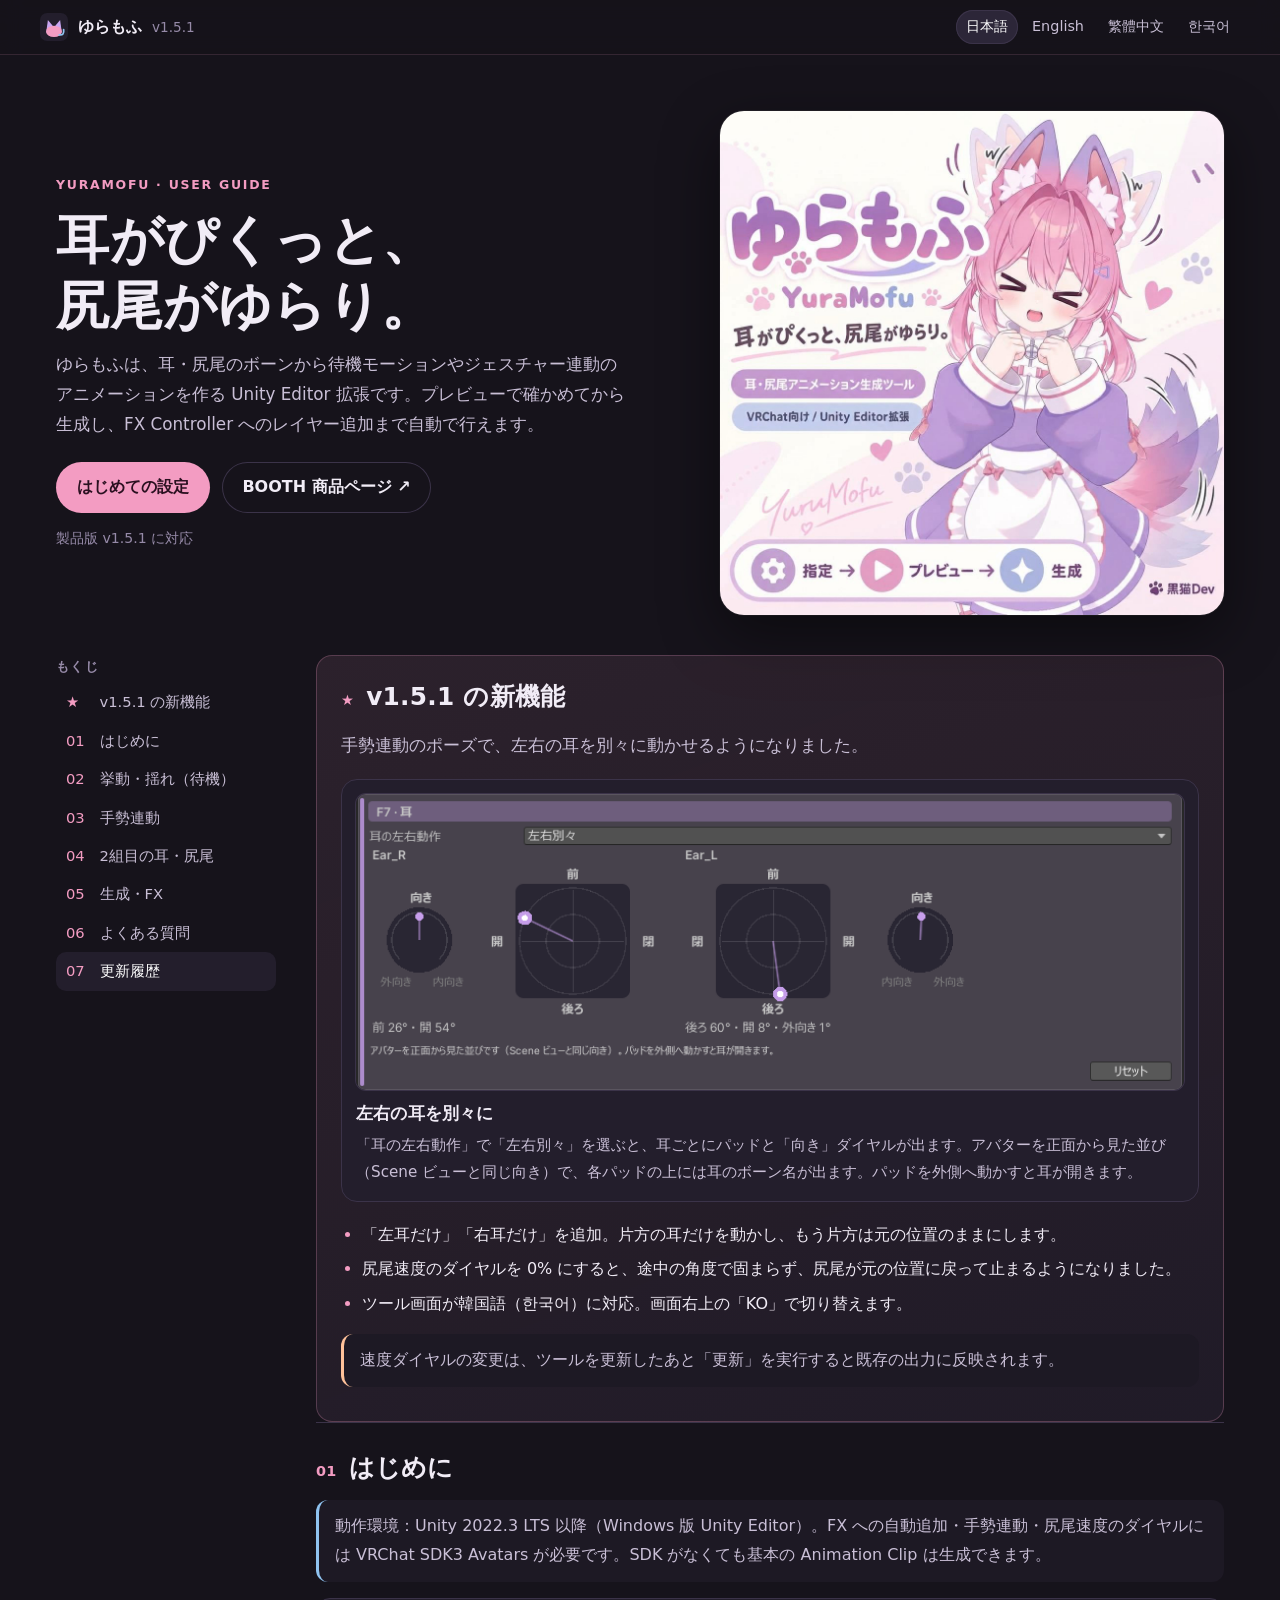
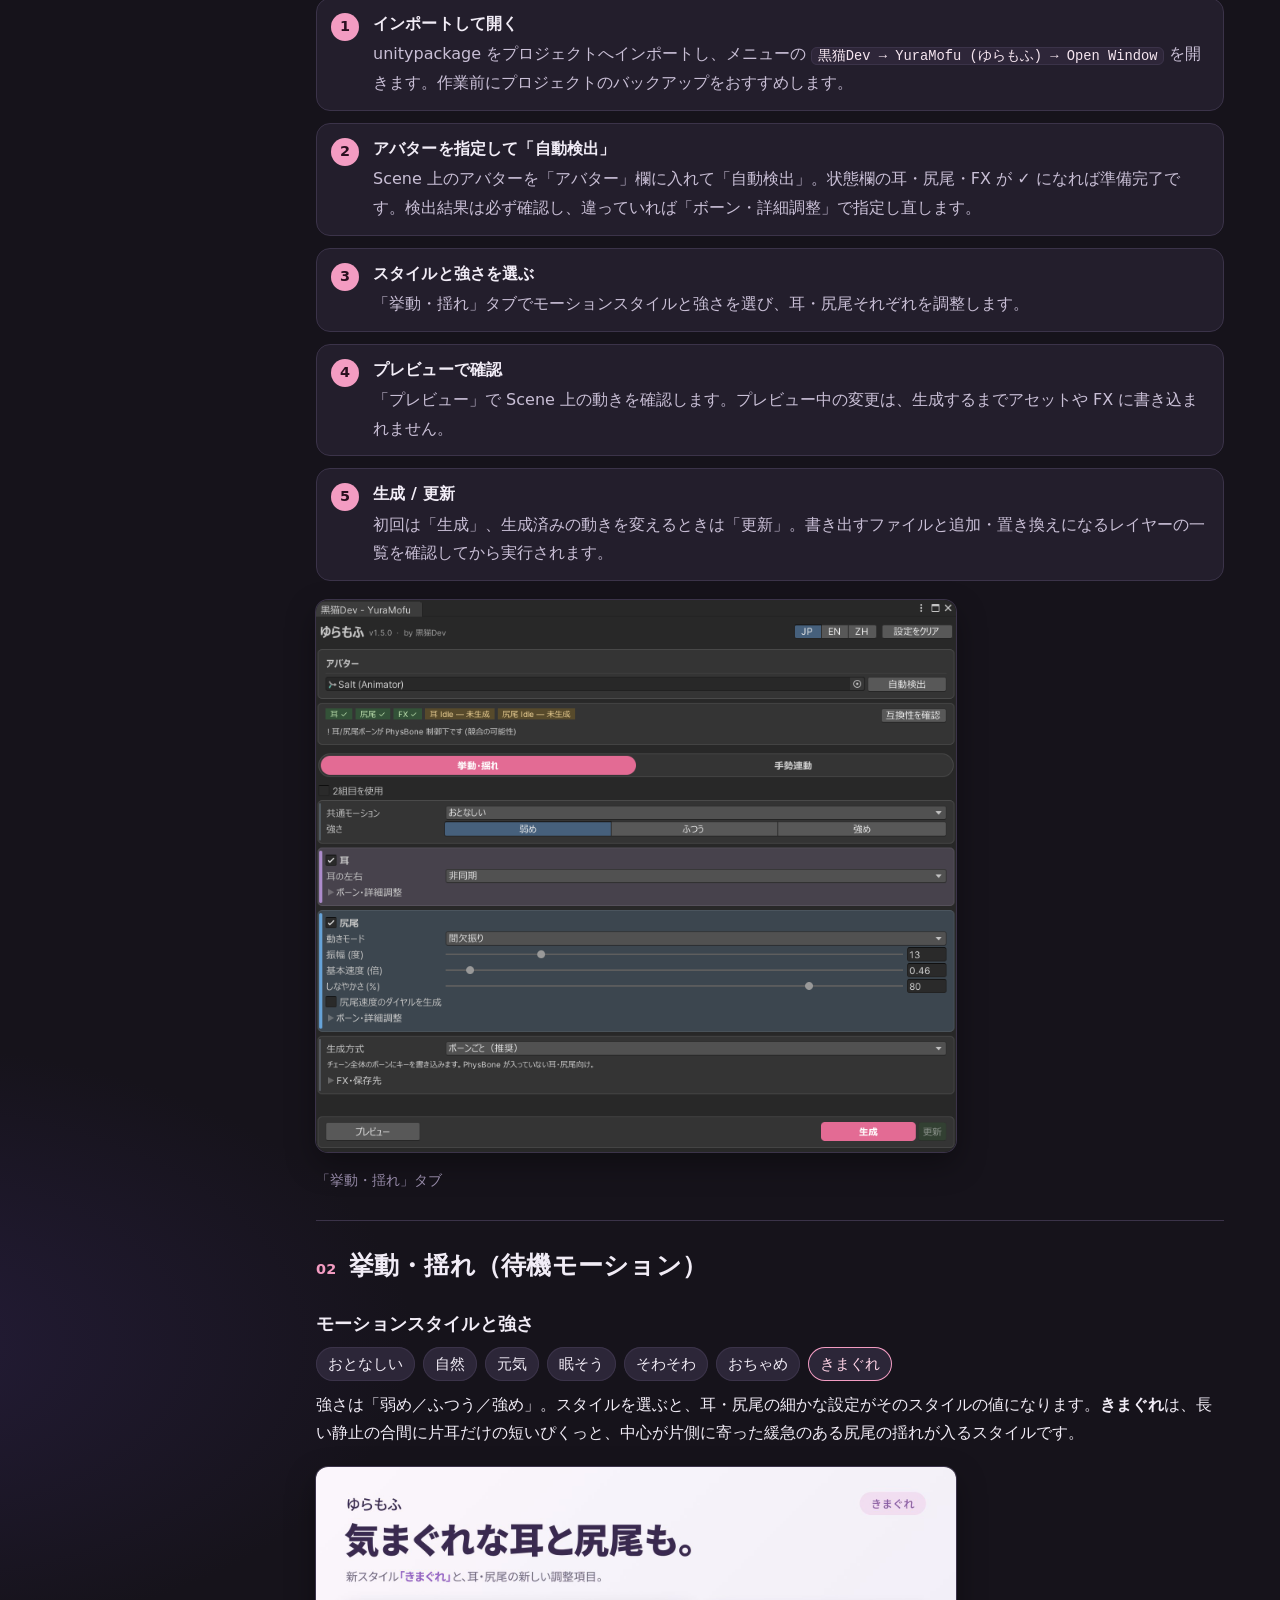
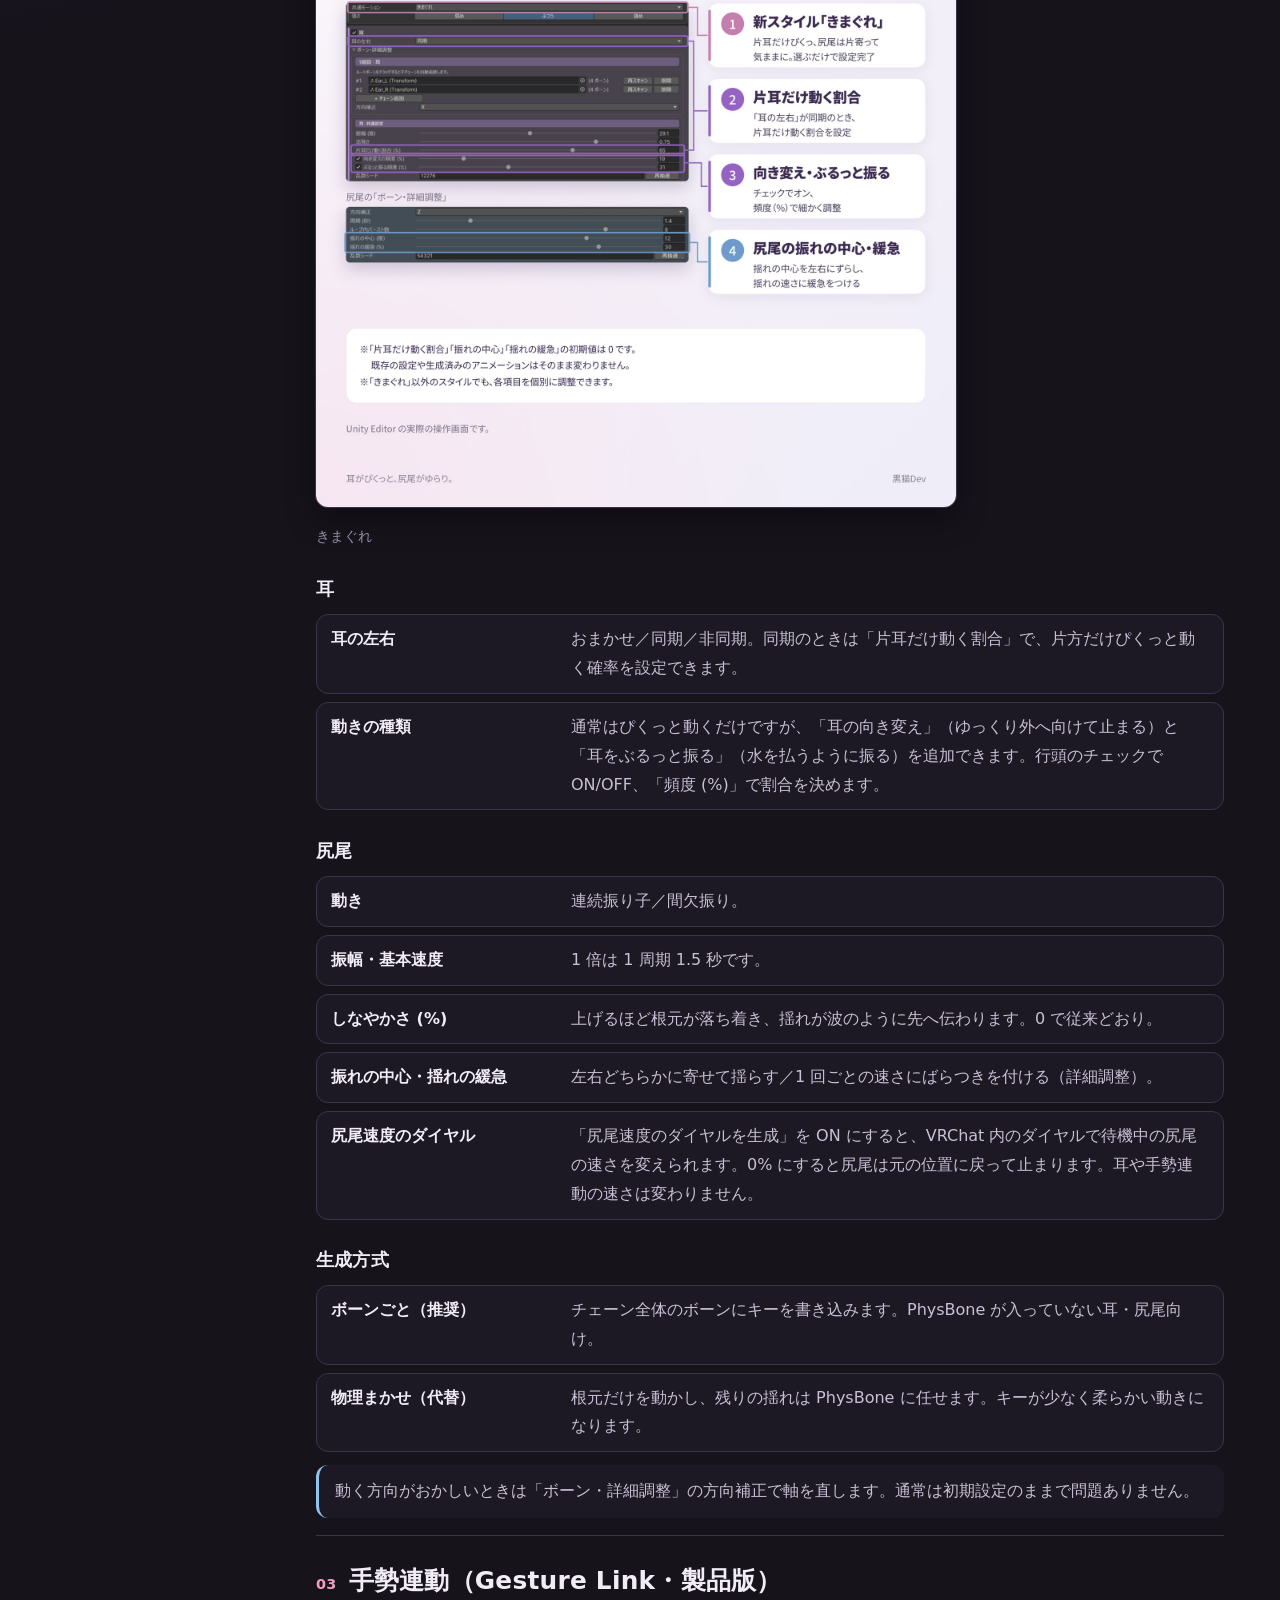
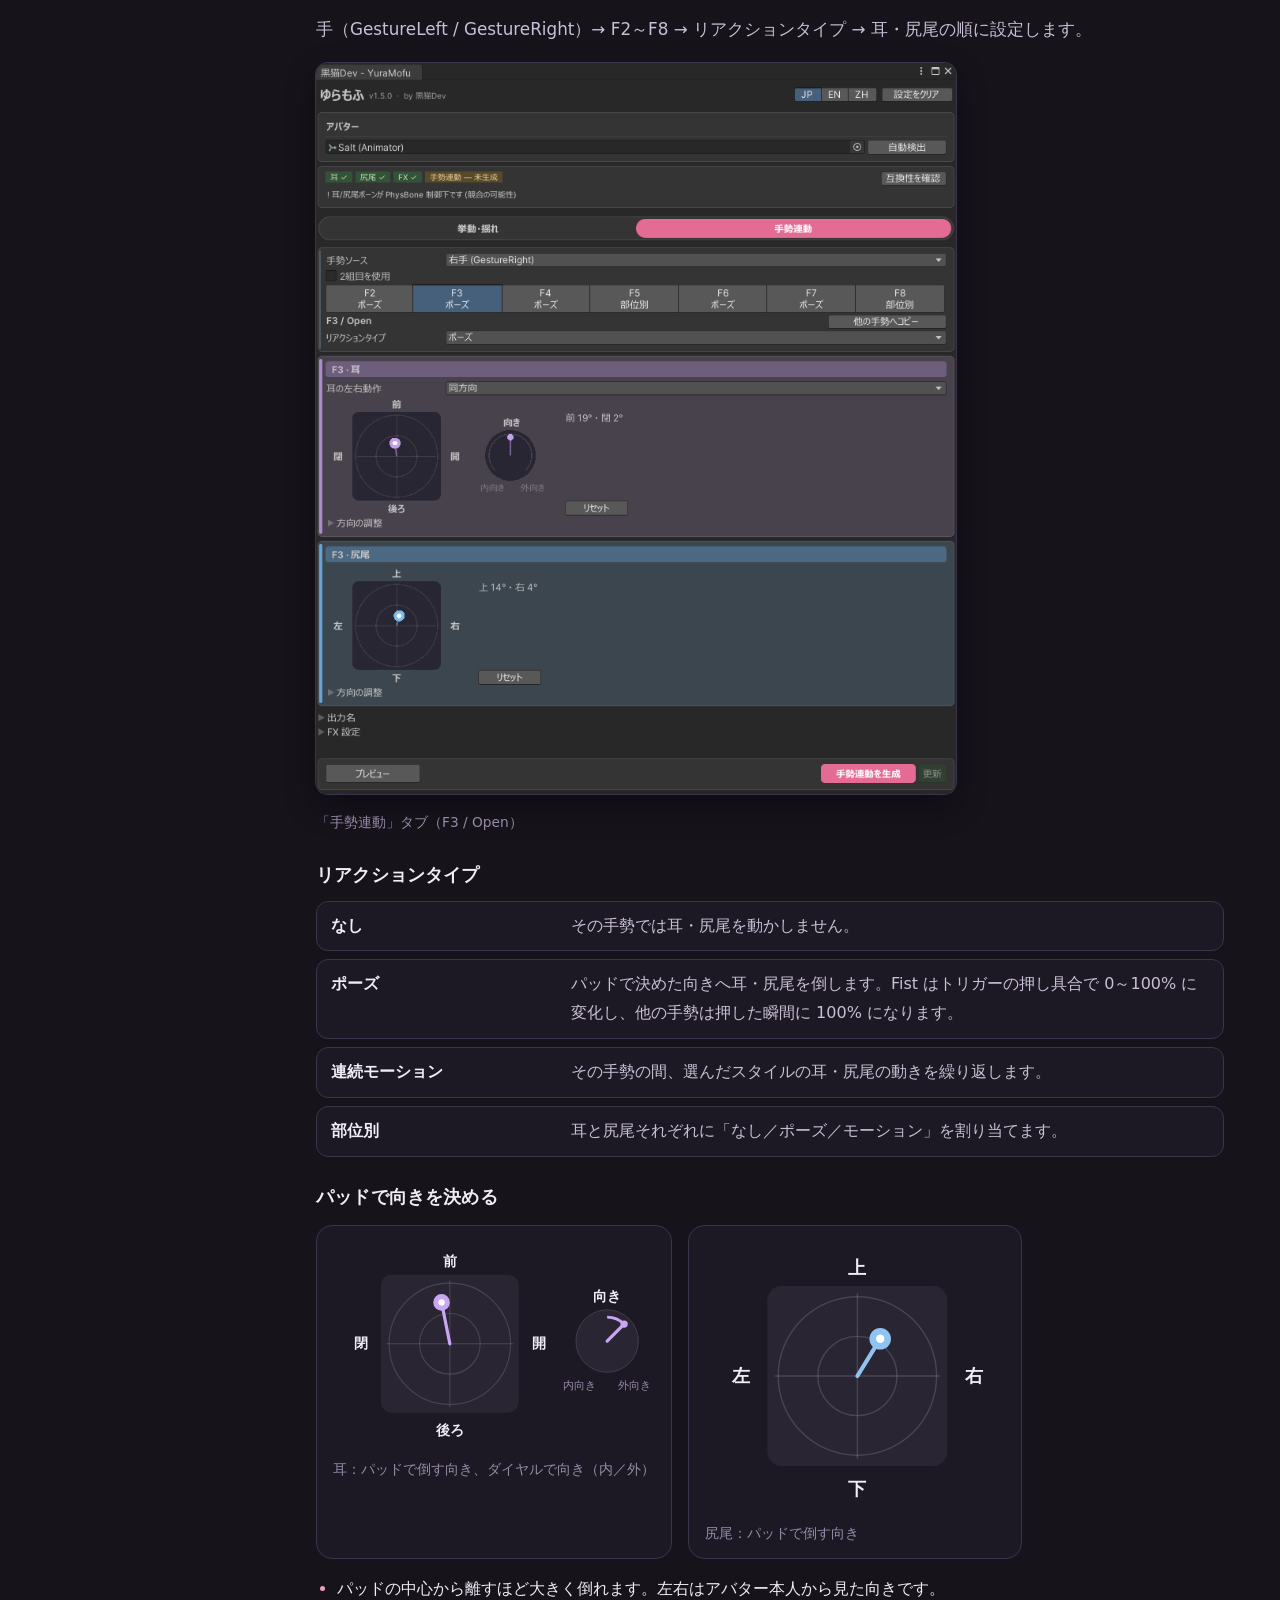
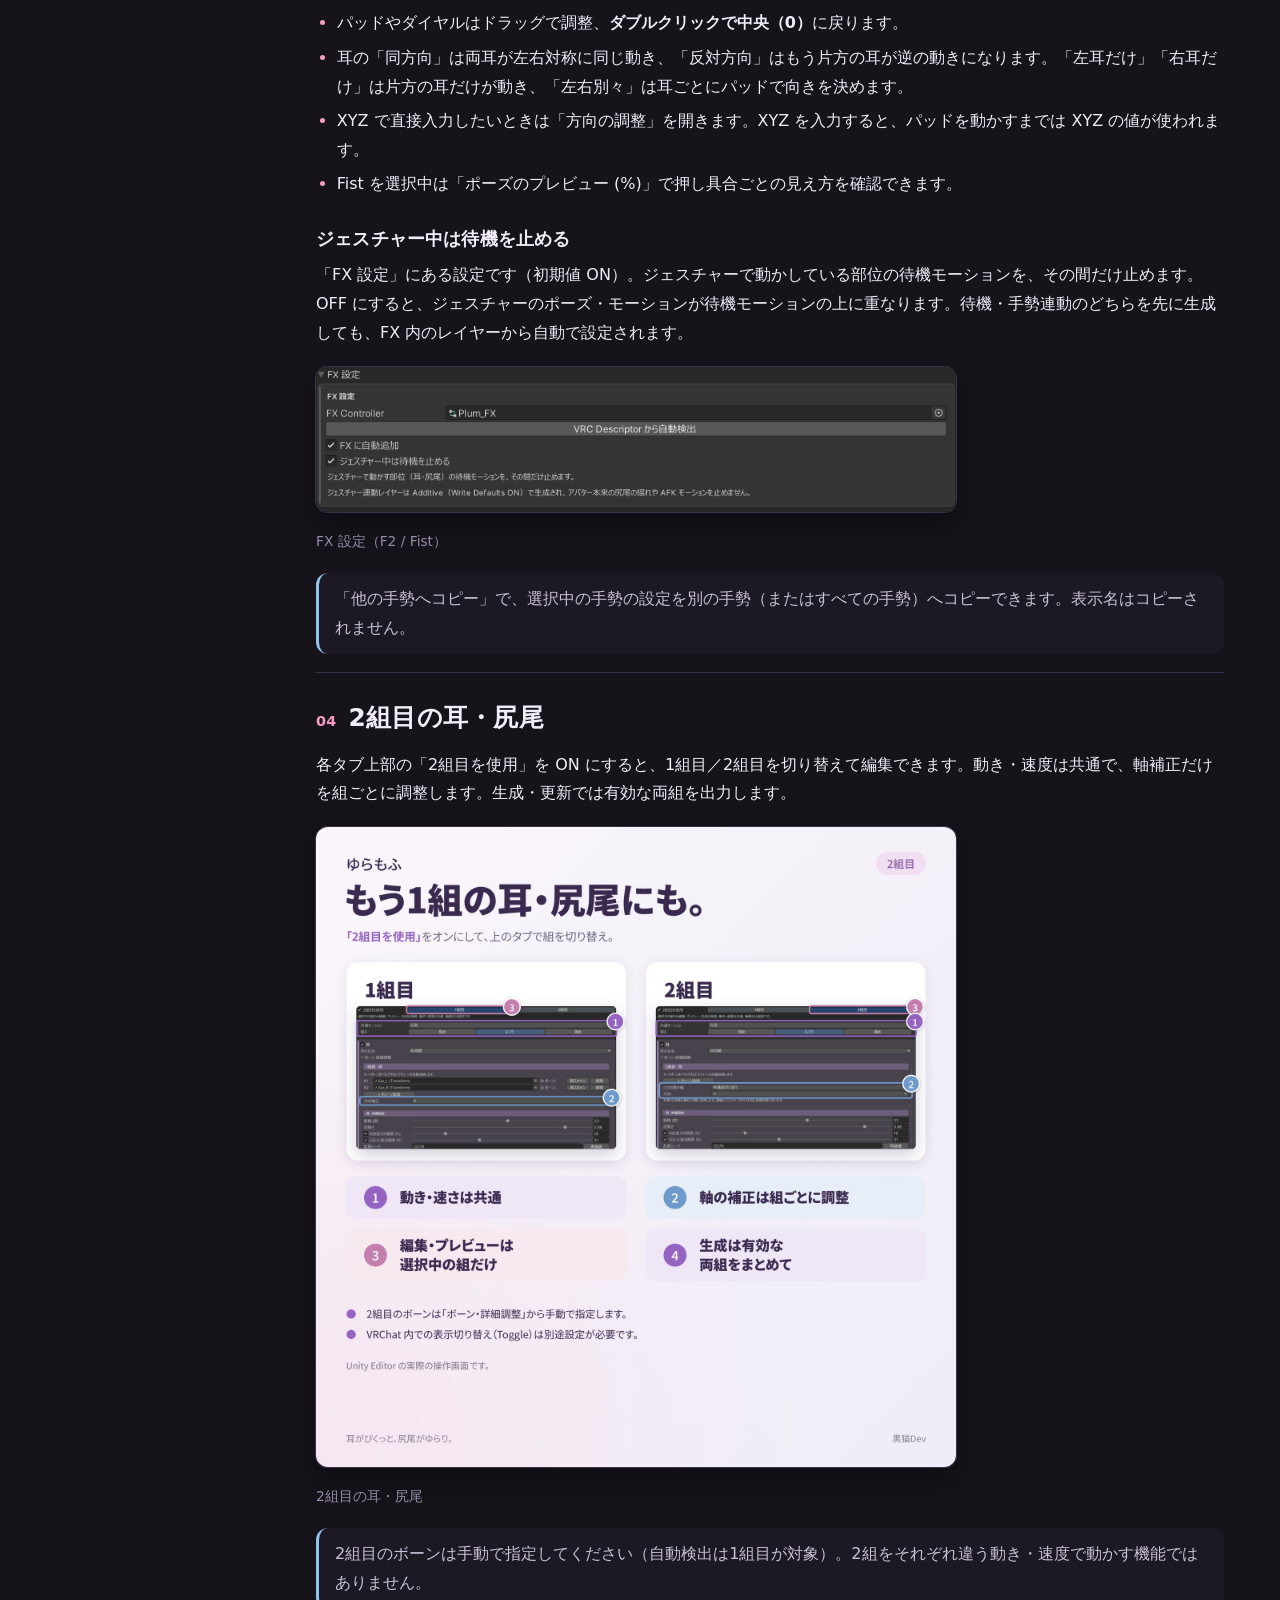
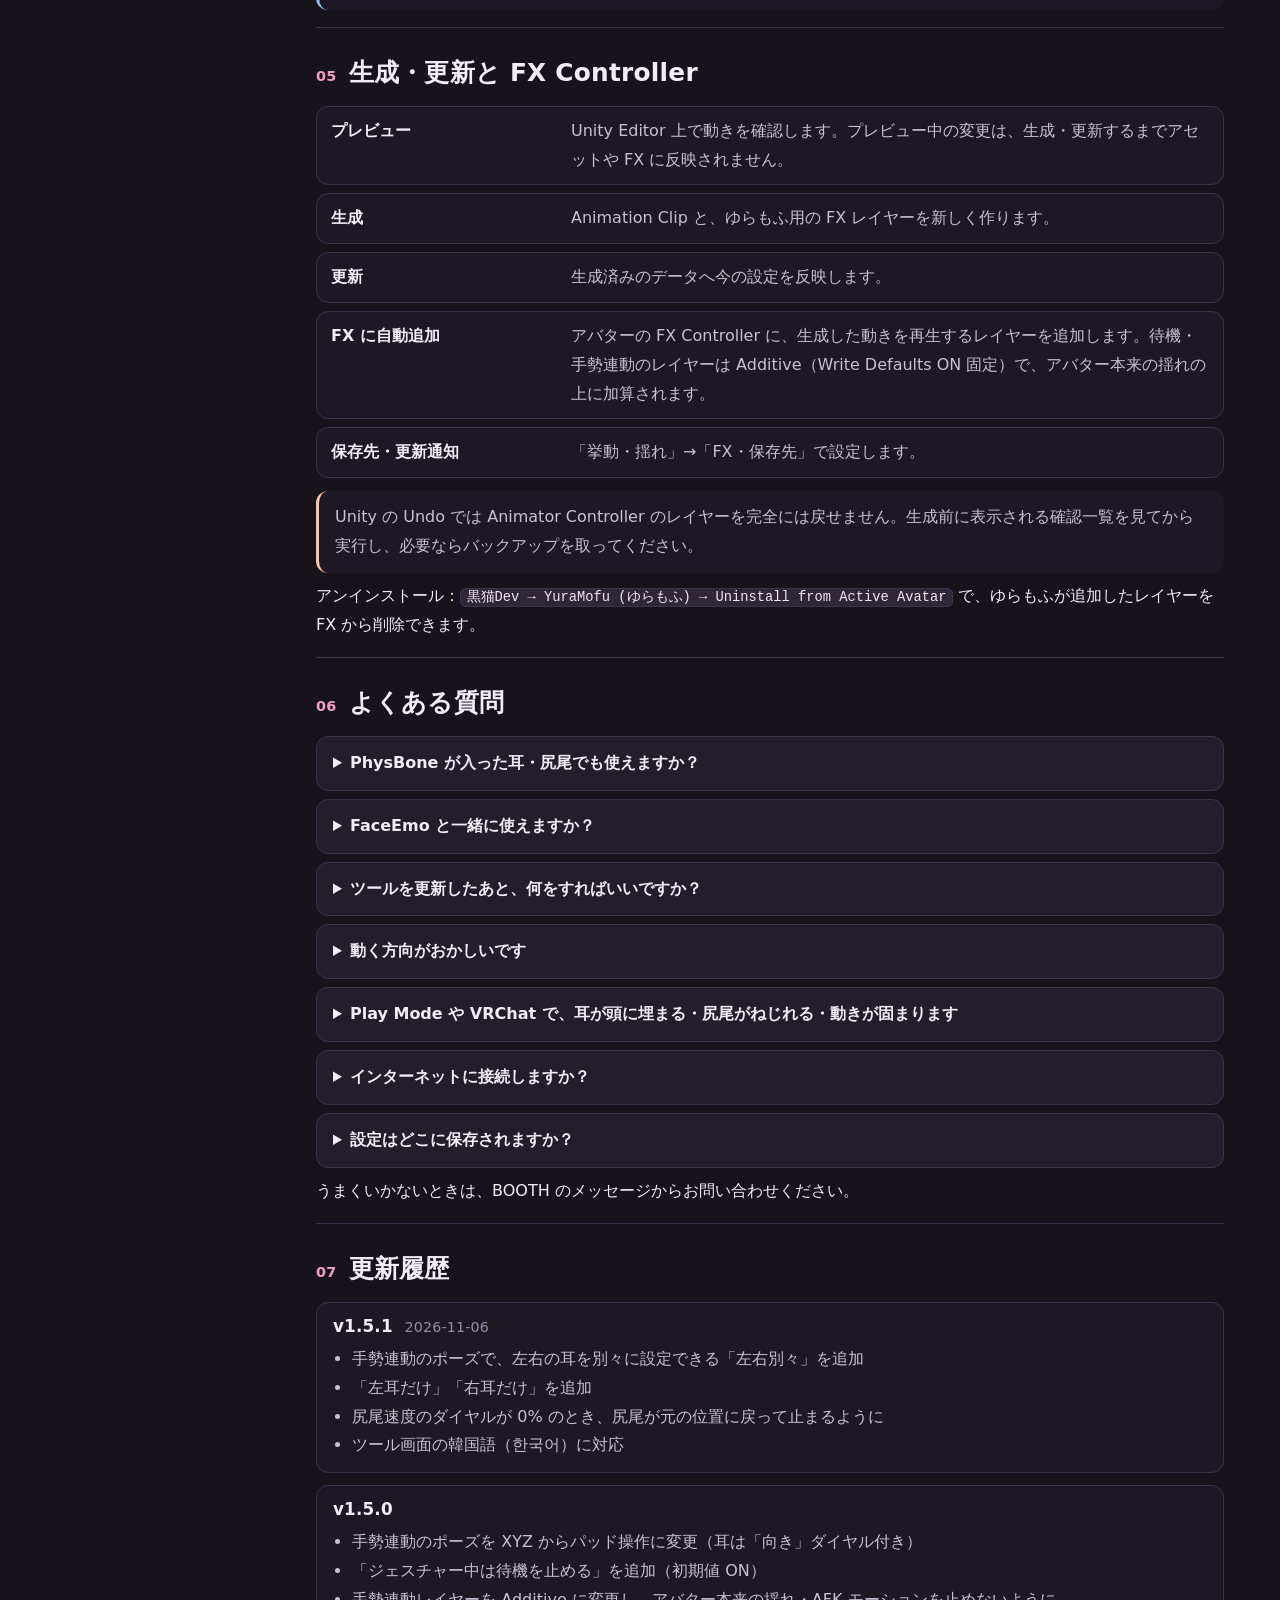
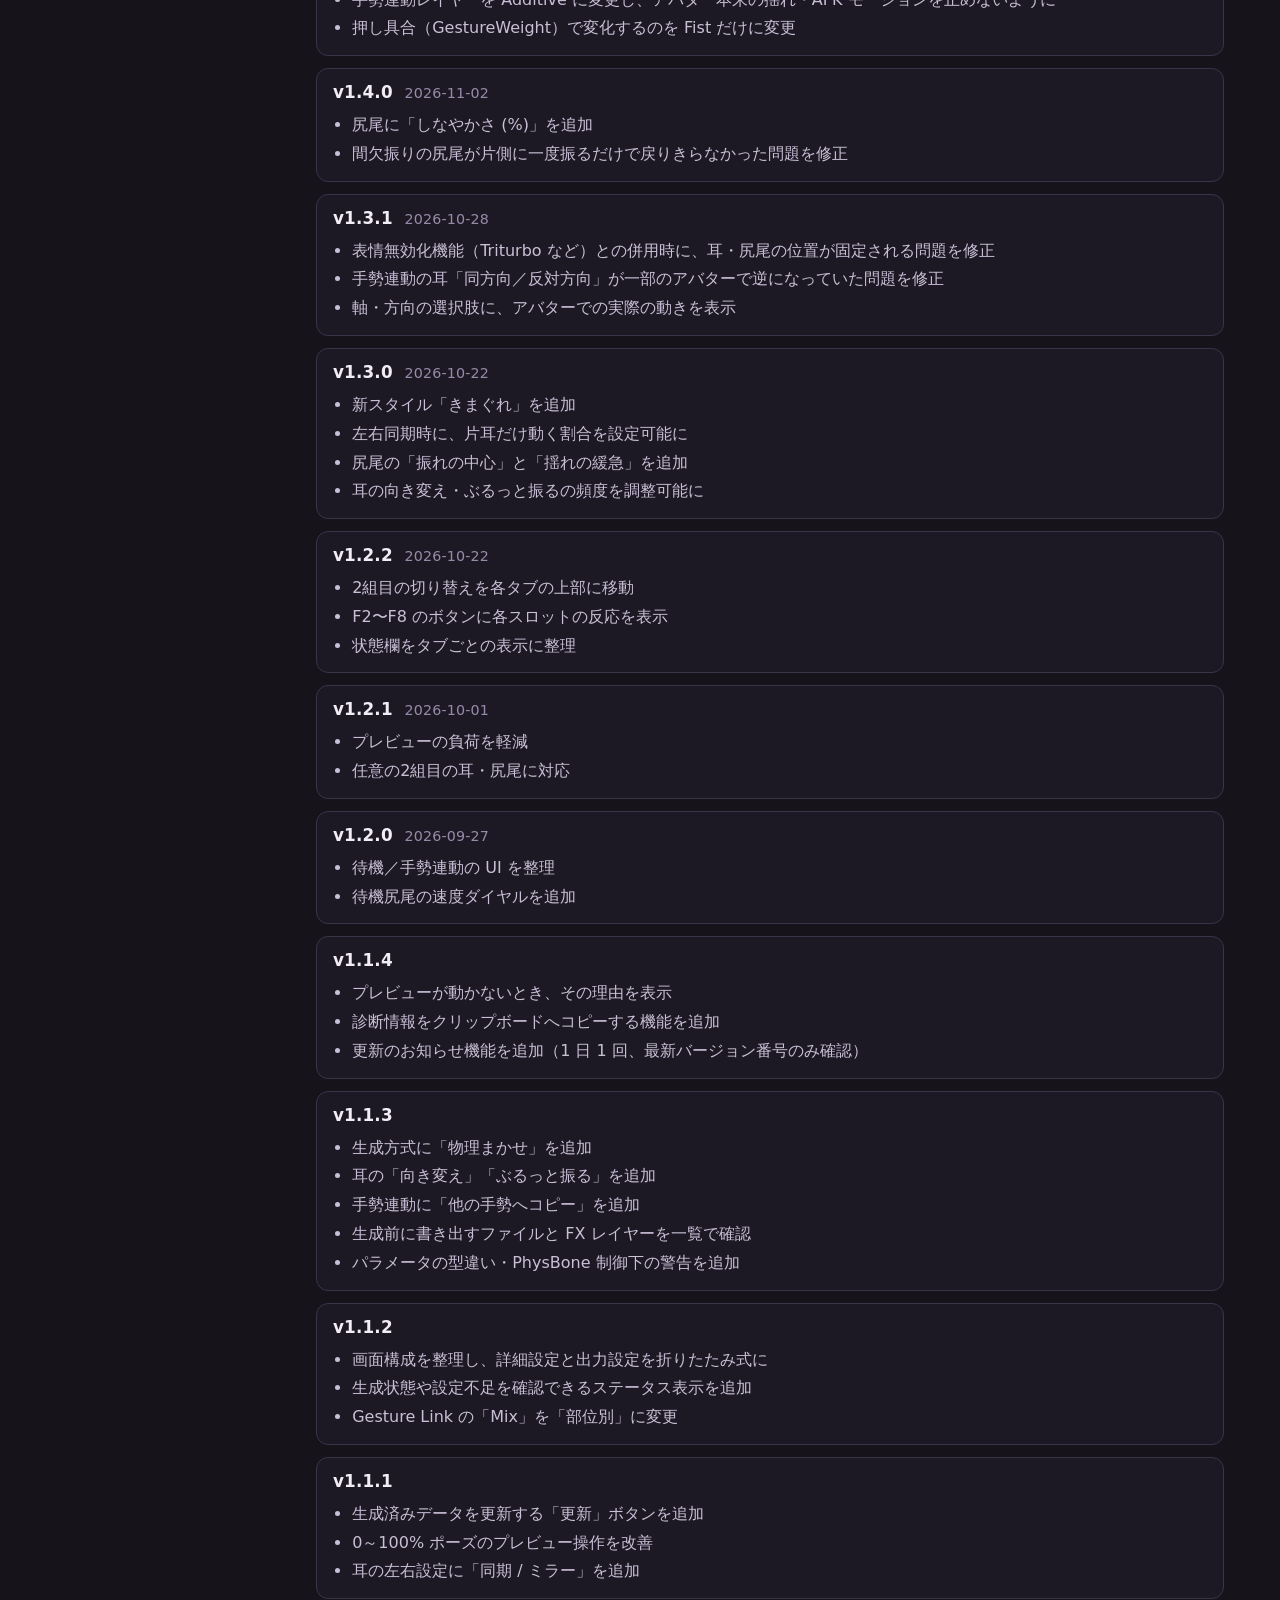
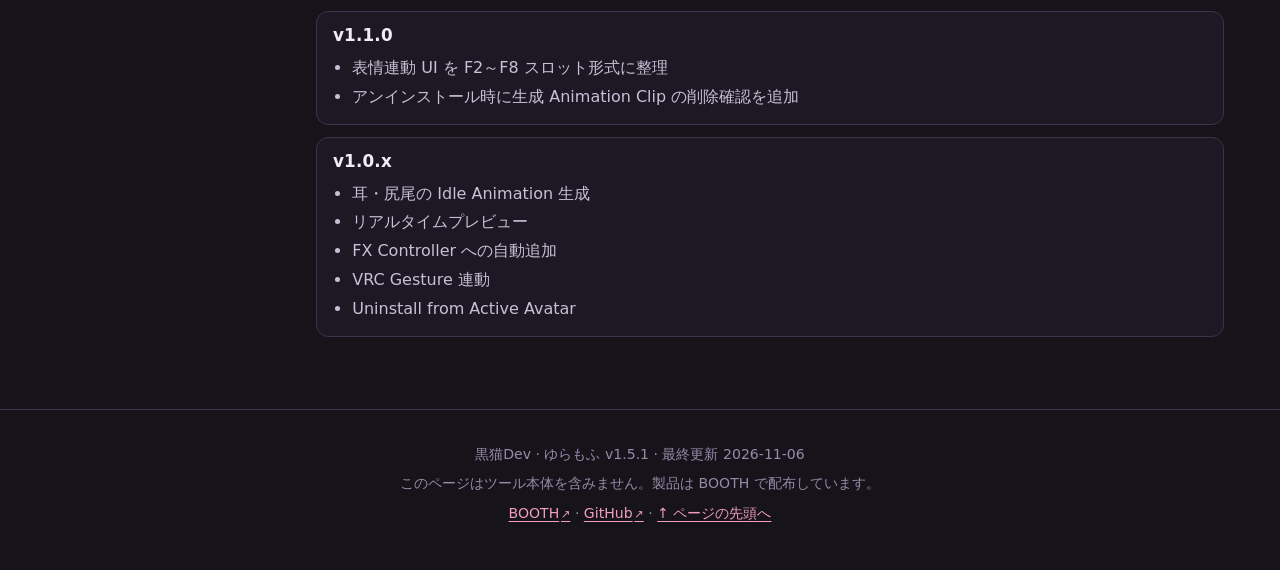
==== commit 90a03ce6: "FAQ: ears/tail breaking with face tracking expression-disable" ====
--- a/index.html
+++ b/index.html
@@ -82,7 +82,7 @@
 <section id="output" class="sec"><h2><span class="num">05</span>生成・更新と FX Controller</h2><dl class="terms"><div><dt>プレビュー</dt><dd>Unity Editor 上で動きを確認します。プレビュー中の変更は、生成・更新するまでアセットや FX に反映されません。</dd></div><div><dt>生成</dt><dd>Animation Clip と、ゆらもふ用の FX レイヤーを新しく作ります。</dd></div><div><dt>更新</dt><dd>生成済みのデータへ今の設定を反映します。</dd></div><div><dt>FX に自動追加</dt><dd>アバターの FX Controller に、生成した動きを再生するレイヤーを追加します。待機・手勢連動のレイヤーは Additive（Write Defaults ON 固定）で、アバター本来の揺れの上に加算されます。</dd></div><div><dt>保存先・更新通知</dt><dd>「挙動・揺れ」→「FX・保存先」で設定します。</dd></div></dl>
 <p class="note warn">Unity の Undo では Animator Controller のレイヤーを完全には戻せません。生成前に表示される確認一覧を見てから実行し、必要ならバックアップを取ってください。</p>
 <p>アンインストール：<code>黒猫Dev → YuraMofu (ゆらもふ) → Uninstall from Active Avatar</code> で、ゆらもふが追加したレイヤーを FX から削除できます。</p></section>
-<section id="faq" class="sec"><h2><span class="num">06</span>よくある質問</h2><details><summary>PhysBone が入った耳・尻尾でも使えますか？</summary><p>使えます。状態欄の「互換性を確認」で PhysBone の Is Animated などを確認できます。揺れを PhysBone に任せたいときは生成方式を「物理まかせ」にしてください。</p></details><details><summary>FaceEmo と一緒に使えますか？</summary><p>FaceEmo → ゆらもふの順で生成してください。FaceEmo を再生成すると FX が作り直されるので、新しい FX を指定してゆらもふも再生成してください。</p></details><details><summary>ツールを更新したあと、何をすればいいですか？</summary><p>インポート後に「更新」を実行すると、既存の出力に修正が反映されます。必要な出力がない場合は「生成」を実行してください。</p></details><details><summary>動く方向がおかしいです</summary><p>待機モーションは「ボーン・詳細調整」の方向補正、手勢連動のポーズはパッドで向きを直してください。</p></details><details><summary>インターネットに接続しますか？</summary><p>1 日 1 回、最新バージョンの確認だけを行います。プロジェクトやアバターの情報は送信しません。「FX・保存先」から無効にでき、オフラインでも使えます。</p></details><details><summary>設定はどこに保存されますか？</summary><p>ウィンドウの設定は、プロジェクトごとに最後の 1 組を保存します。「設定をクリア」で初期値に戻せます（生成済みのアニメーションやレイヤーは削除しません）。</p></details>
+<section id="faq" class="sec"><h2><span class="num">06</span>よくある質問</h2><details><summary>PhysBone が入った耳・尻尾でも使えますか？</summary><p>使えます。状態欄の「互換性を確認」で PhysBone の Is Animated などを確認できます。揺れを PhysBone に任せたいときは生成方式を「物理まかせ」にしてください。</p></details><details><summary>FaceEmo と一緒に使えますか？</summary><p>FaceEmo → ゆらもふの順で生成してください。FaceEmo を再生成すると FX が作り直されるので、新しい FX を指定してゆらもふも再生成してください。</p></details><details><summary>ツールを更新したあと、何をすればいいですか？</summary><p>インポート後に「更新」を実行すると、既存の出力に修正が反映されます。必要な出力がない場合は「生成」を実行してください。</p></details><details><summary>動く方向がおかしいです</summary><p>待機モーションは「ボーン・詳細調整」の方向補正、手勢連動のポーズはパッドで向きを直してください。</p></details><details><summary>Play Mode や VRChat で、耳が頭に埋まる・尻尾がねじれる・動きが固まります</summary><p>フェイストラッキングの表情無効化機能（Triturbo の拡張など）と併用すると起こる場合があります。FX の中で Write Defaults の ON / OFF が混ざっていると、これらの機能が Write Defaults を OFF にそろえ、待機モーション（Write Defaults ON が必要）の姿勢が崩れます。ボーンや方向の設定を変えても直りません。表情無効化を一時的に外して Play Mode で確認し、それで直る場合は <code>黒猫Dev → YuraMofu (ゆらもふ) → Copy Diagnostics</code> の結果を添えて BOOTH のメッセージでご連絡ください。</p></details><details><summary>インターネットに接続しますか？</summary><p>1 日 1 回、最新バージョンの確認だけを行います。プロジェクトやアバターの情報は送信しません。「FX・保存先」から無効にでき、オフラインでも使えます。</p></details><details><summary>設定はどこに保存されますか？</summary><p>ウィンドウの設定は、プロジェクトごとに最後の 1 組を保存します。「設定をクリア」で初期値に戻せます（生成済みのアニメーションやレイヤーは削除しません）。</p></details>
 <p>うまくいかないときは、BOOTH のメッセージからお問い合わせください。</p></section>
 <section id="log" class="sec"><h2><span class="num">07</span>更新履歴</h2><div class="log"><article><h3>v1.5.1 <span>2026-11-06</span></h3><ul><li>手勢連動のポーズで、左右の耳を別々に設定できる「左右別々」を追加</li><li>「左耳だけ」「右耳だけ」を追加</li><li>尻尾速度のダイヤルが 0% のとき、尻尾が元の位置に戻って止まるように</li><li>ツール画面の韓国語（한국어）に対応</li></ul></article><article><h3>v1.5.0</h3><ul><li>手勢連動のポーズを XYZ からパッド操作に変更（耳は「向き」ダイヤル付き）</li><li>「ジェスチャー中は待機を止める」を追加（初期値 ON）</li><li>手勢連動レイヤーを Additive に変更し、アバター本来の揺れ・AFK モーションを止めないように</li><li>押し具合（GestureWeight）で変化するのを Fist だけに変更</li></ul></article><article><h3>v1.4.0 <span>2026-11-02</span></h3><ul><li>尻尾に「しなやかさ (%)」を追加</li><li>間欠振りの尻尾が片側に一度振るだけで戻りきらなかった問題を修正</li></ul></article><article><h3>v1.3.1 <span>2026-10-28</span></h3><ul><li>表情無効化機能（Triturbo など）との併用時に、耳・尻尾の位置が固定される問題を修正</li><li>手勢連動の耳「同方向／反対方向」が一部のアバターで逆になっていた問題を修正</li><li>軸・方向の選択肢に、アバターでの実際の動きを表示</li></ul></article><article><h3>v1.3.0 <span>2026-10-22</span></h3><ul><li>新スタイル「きまぐれ」を追加</li><li>左右同期時に、片耳だけ動く割合を設定可能に</li><li>尻尾の「振れの中心」と「揺れの緩急」を追加</li><li>耳の向き変え・ぶるっと振るの頻度を調整可能に</li></ul></article><article><h3>v1.2.2 <span>2026-10-22</span></h3><ul><li>2組目の切り替えを各タブの上部に移動</li><li>F2〜F8 のボタンに各スロットの反応を表示</li><li>状態欄をタブごとの表示に整理</li></ul></article><article><h3>v1.2.1 <span>2026-10-01</span></h3><ul><li>プレビューの負荷を軽減</li><li>任意の2組目の耳・尻尾に対応</li></ul></article><article><h3>v1.2.0 <span>2026-09-27</span></h3><ul><li>待機／手勢連動の UI を整理</li><li>待機尻尾の速度ダイヤルを追加</li></ul></article><article><h3>v1.1.4</h3><ul><li>プレビューが動かないとき、その理由を表示</li><li>診断情報をクリップボードへコピーする機能を追加</li><li>更新のお知らせ機能を追加（1 日 1 回、最新バージョン番号のみ確認）</li></ul></article><article><h3>v1.1.3</h3><ul><li>生成方式に「物理まかせ」を追加</li><li>耳の「向き変え」「ぶるっと振る」を追加</li><li>手勢連動に「他の手勢へコピー」を追加</li><li>生成前に書き出すファイルと FX レイヤーを一覧で確認</li><li>パラメータの型違い・PhysBone 制御下の警告を追加</li></ul></article><article><h3>v1.1.2</h3><ul><li>画面構成を整理し、詳細設定と出力設定を折りたたみ式に</li><li>生成状態や設定不足を確認できるステータス表示を追加</li><li>Gesture Link の「Mix」を「部位別」に変更</li></ul></article><article><h3>v1.1.1</h3><ul><li>生成済みデータを更新する「更新」ボタンを追加</li><li>0～100% ポーズのプレビュー操作を改善</li><li>耳の左右設定に「同期 / ミラー」を追加</li></ul></article><article><h3>v1.1.0</h3><ul><li>表情連動 UI を F2～F8 スロット形式に整理</li><li>アンインストール時に生成 Animation Clip の削除確認を追加</li></ul></article><article><h3>v1.0.x</h3><ul><li>耳・尻尾の Idle Animation 生成</li><li>リアルタイムプレビュー</li><li>FX Controller への自動追加</li><li>VRC Gesture 連動</li><li>Uninstall from Active Avatar</li></ul></article></div></section>
 </main></div>
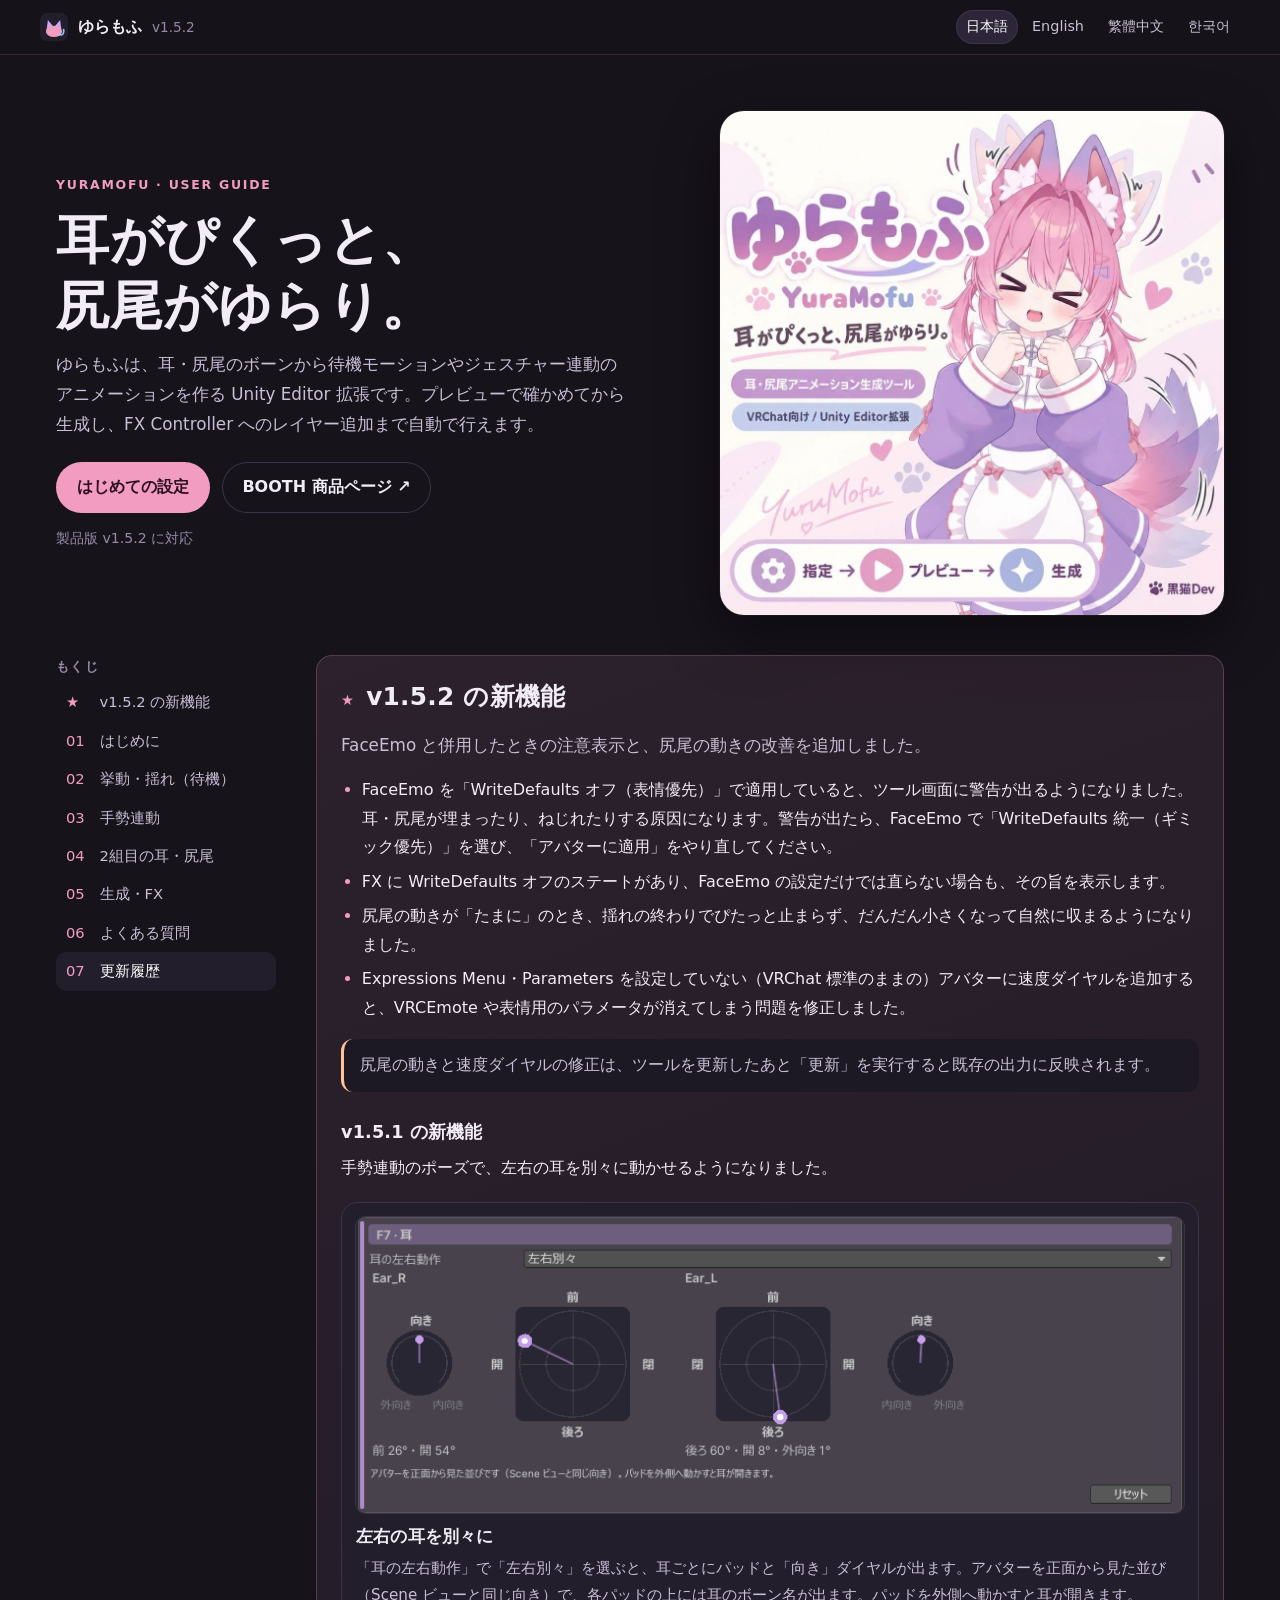
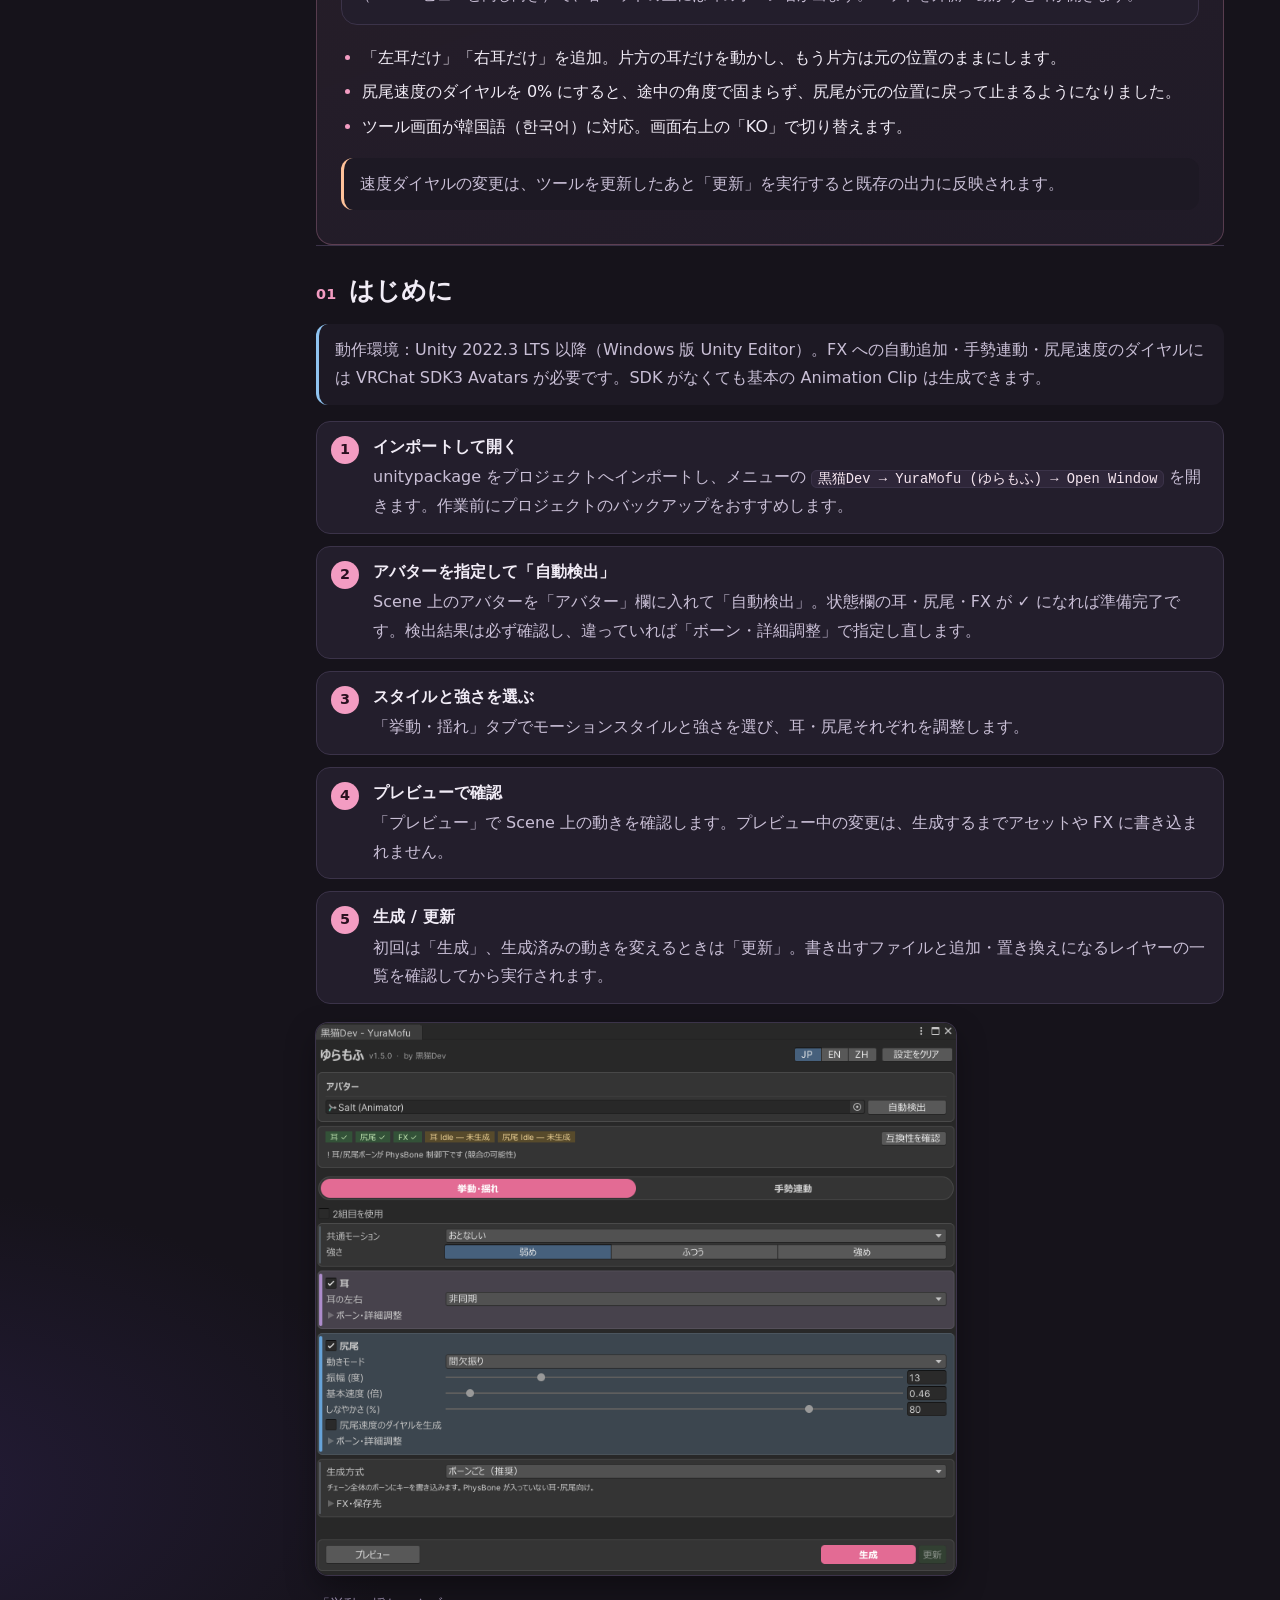
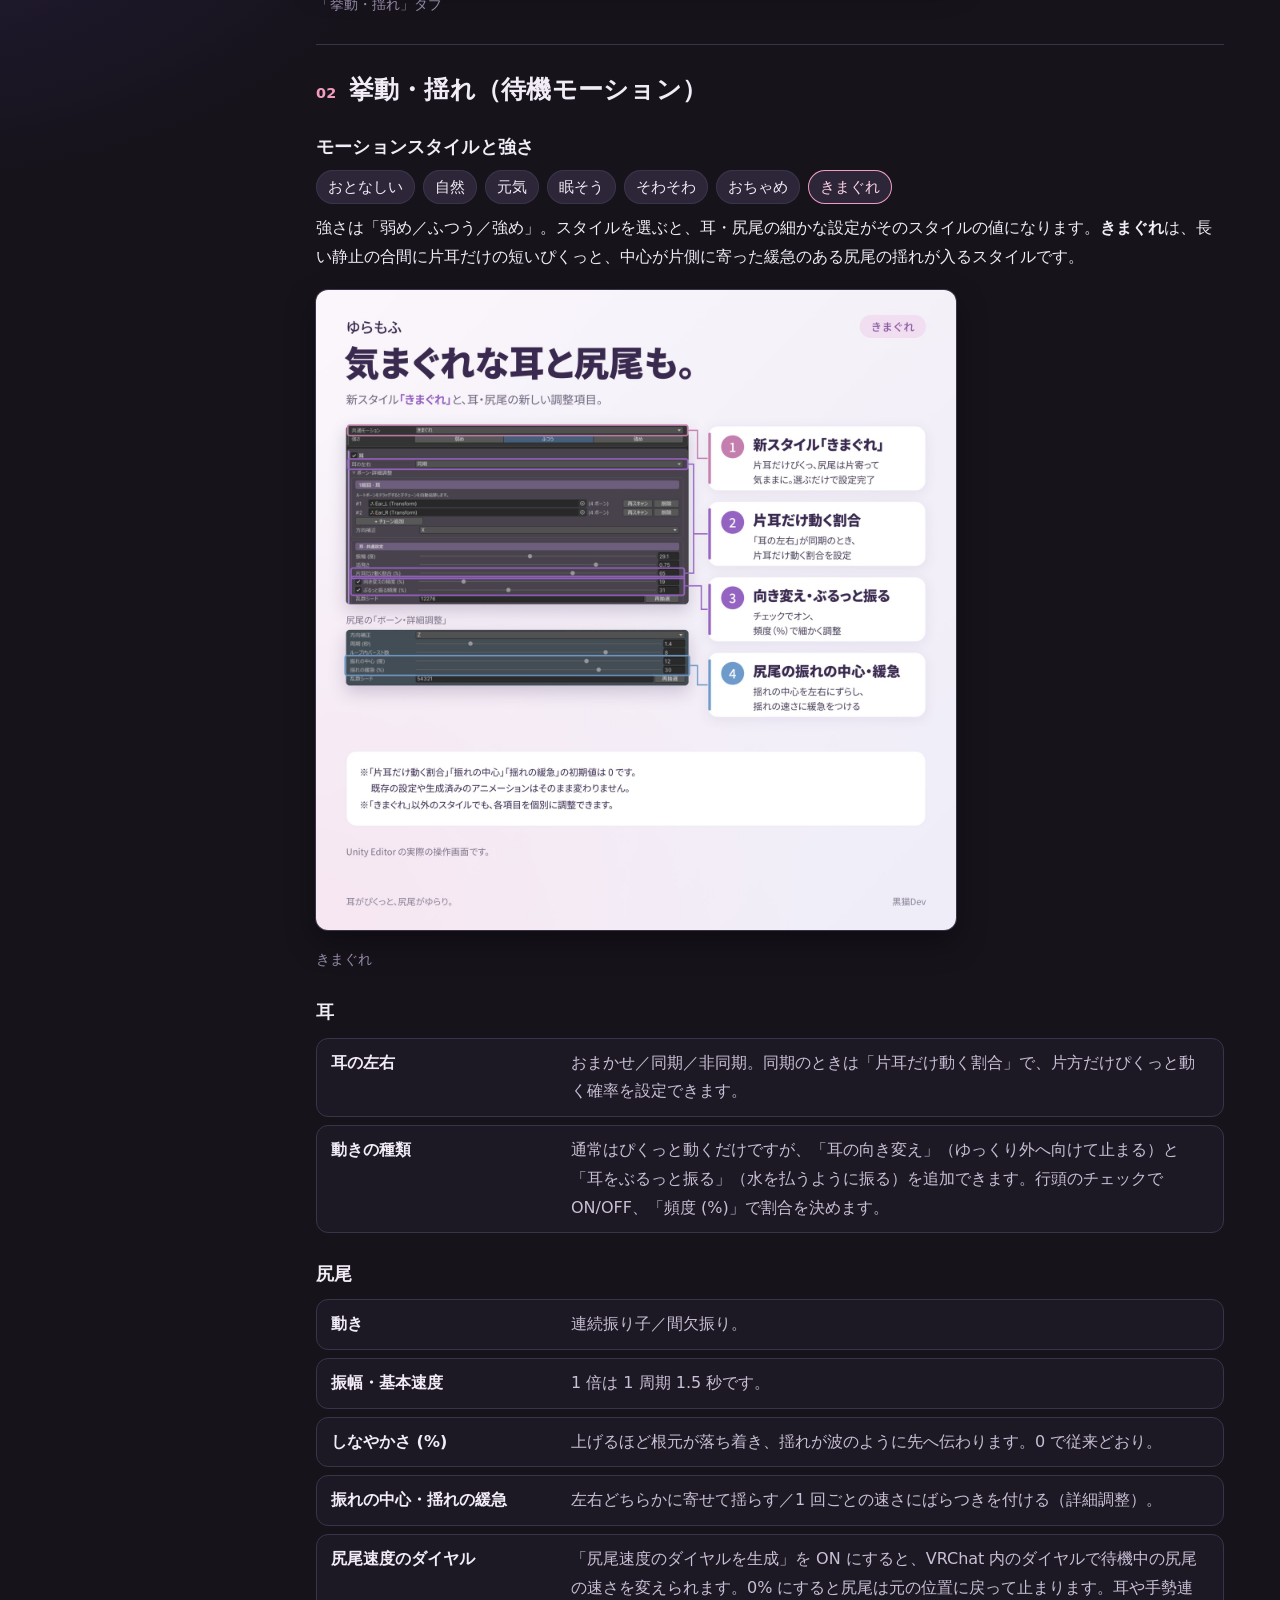
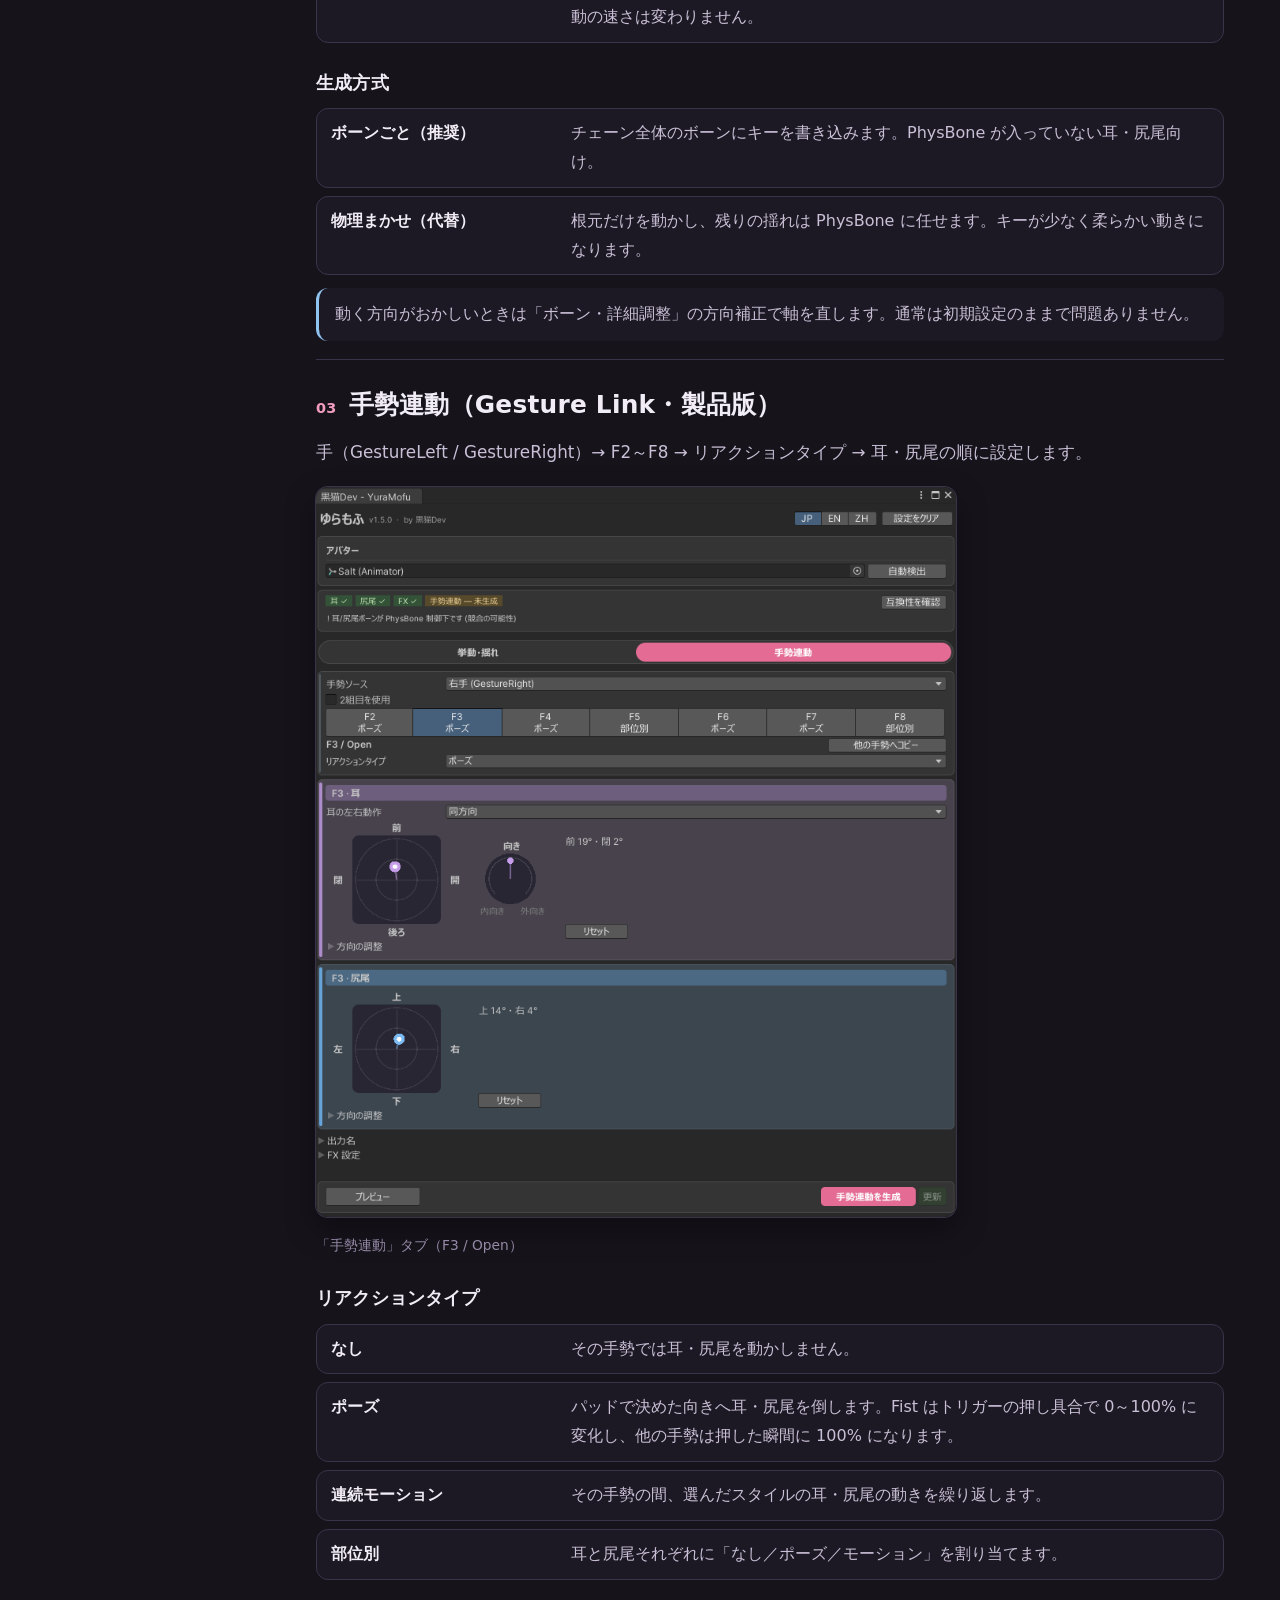
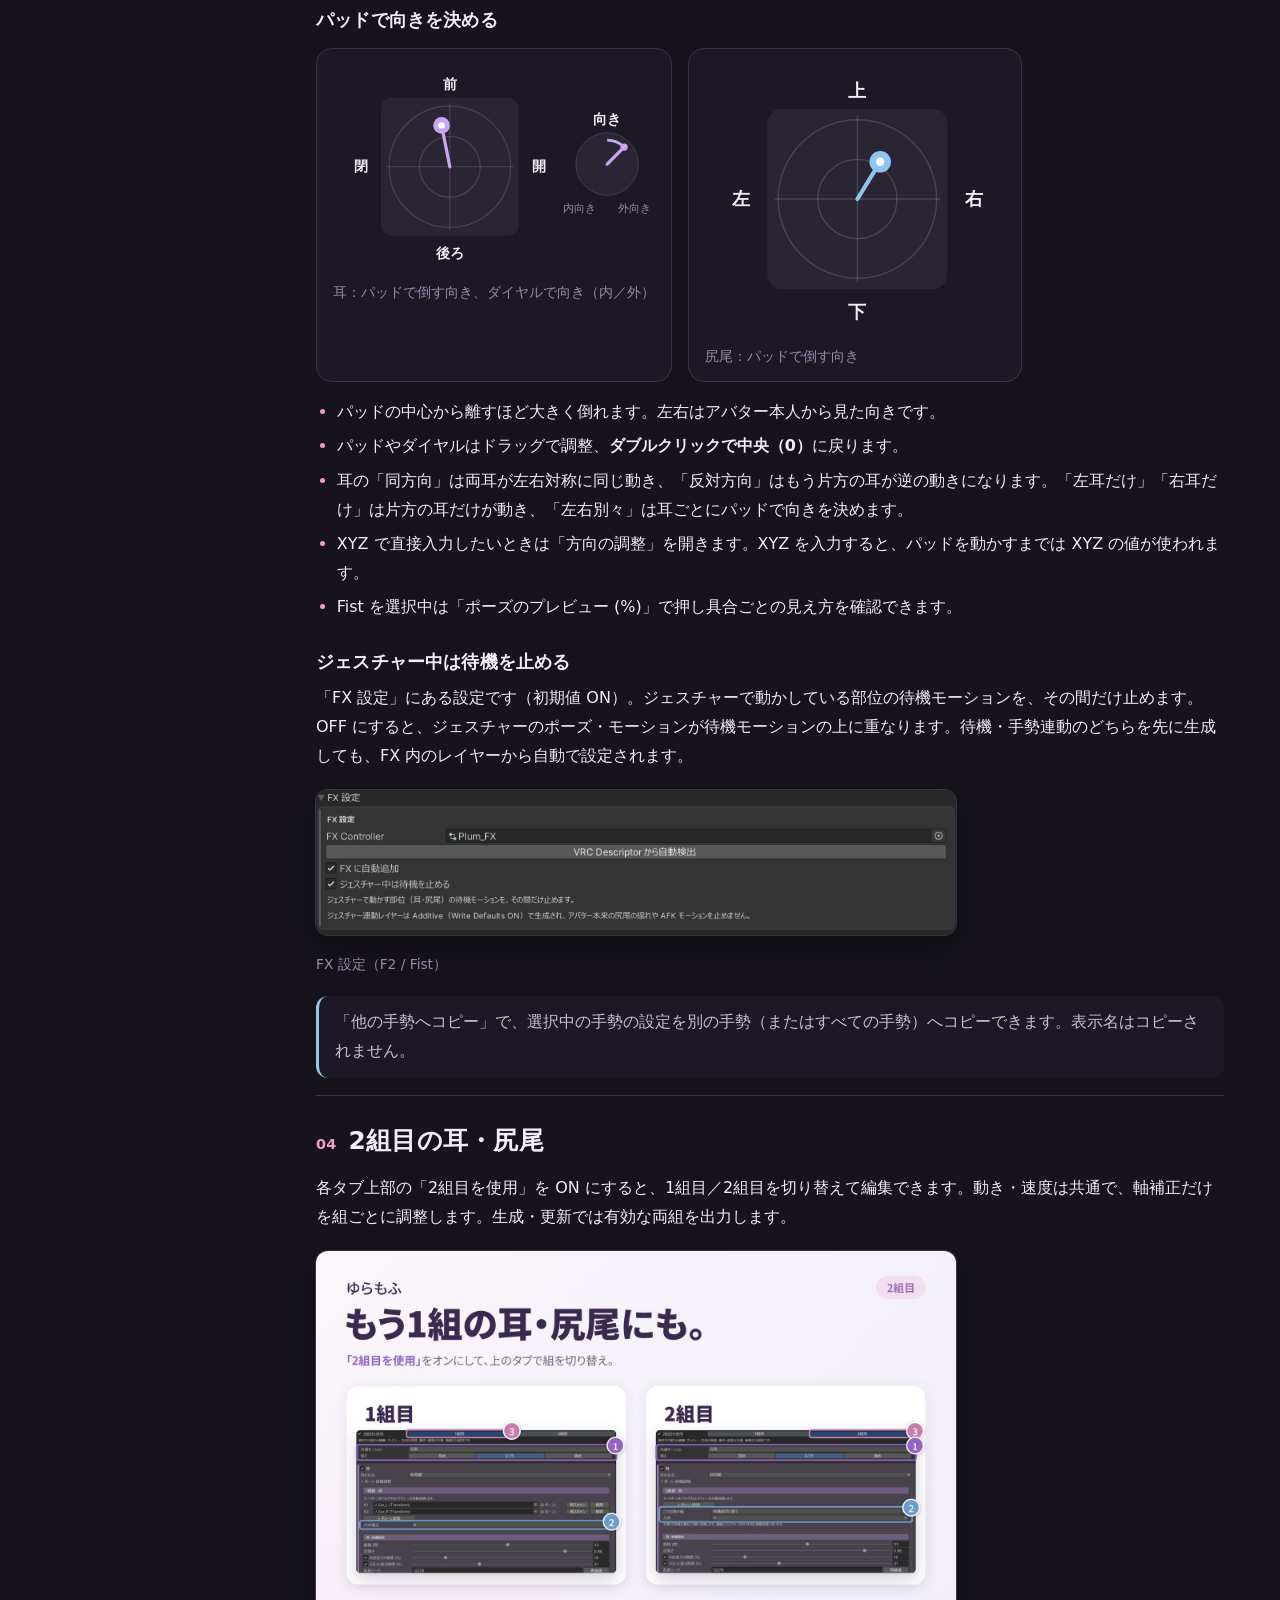
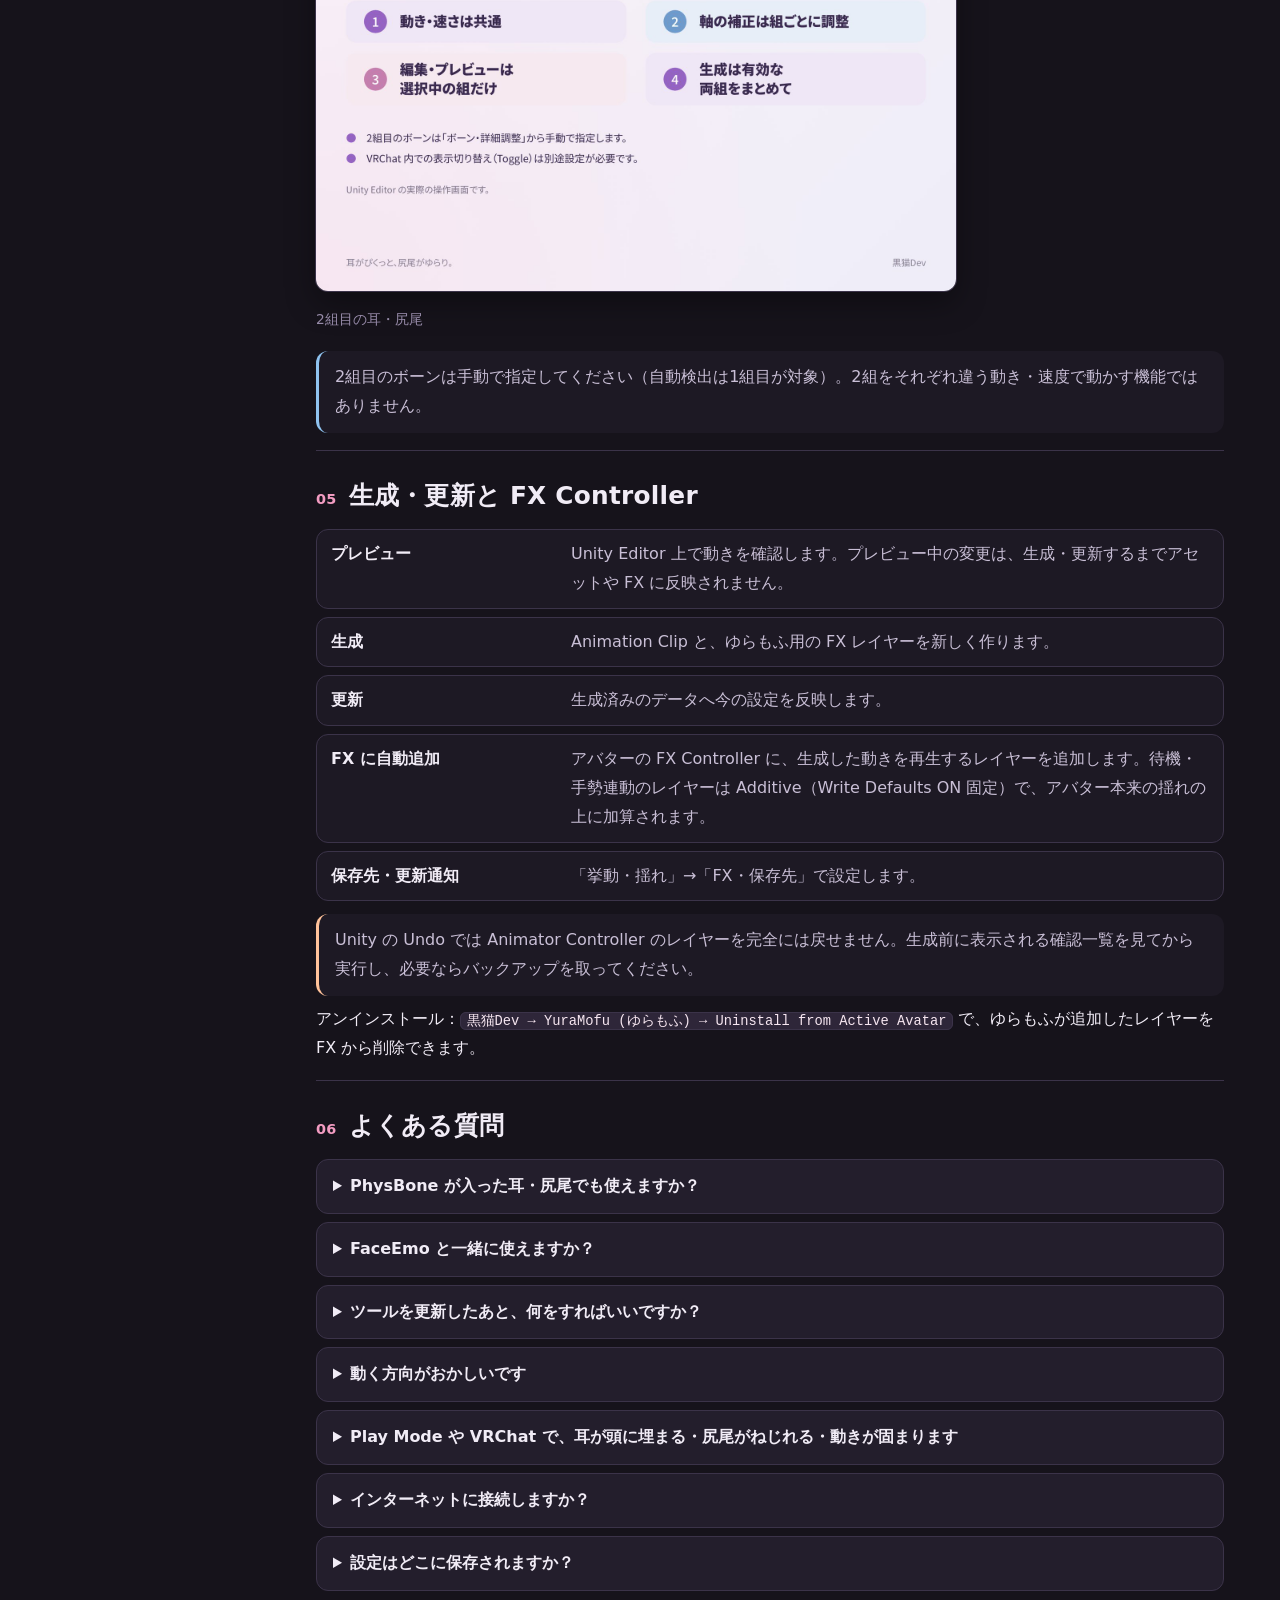
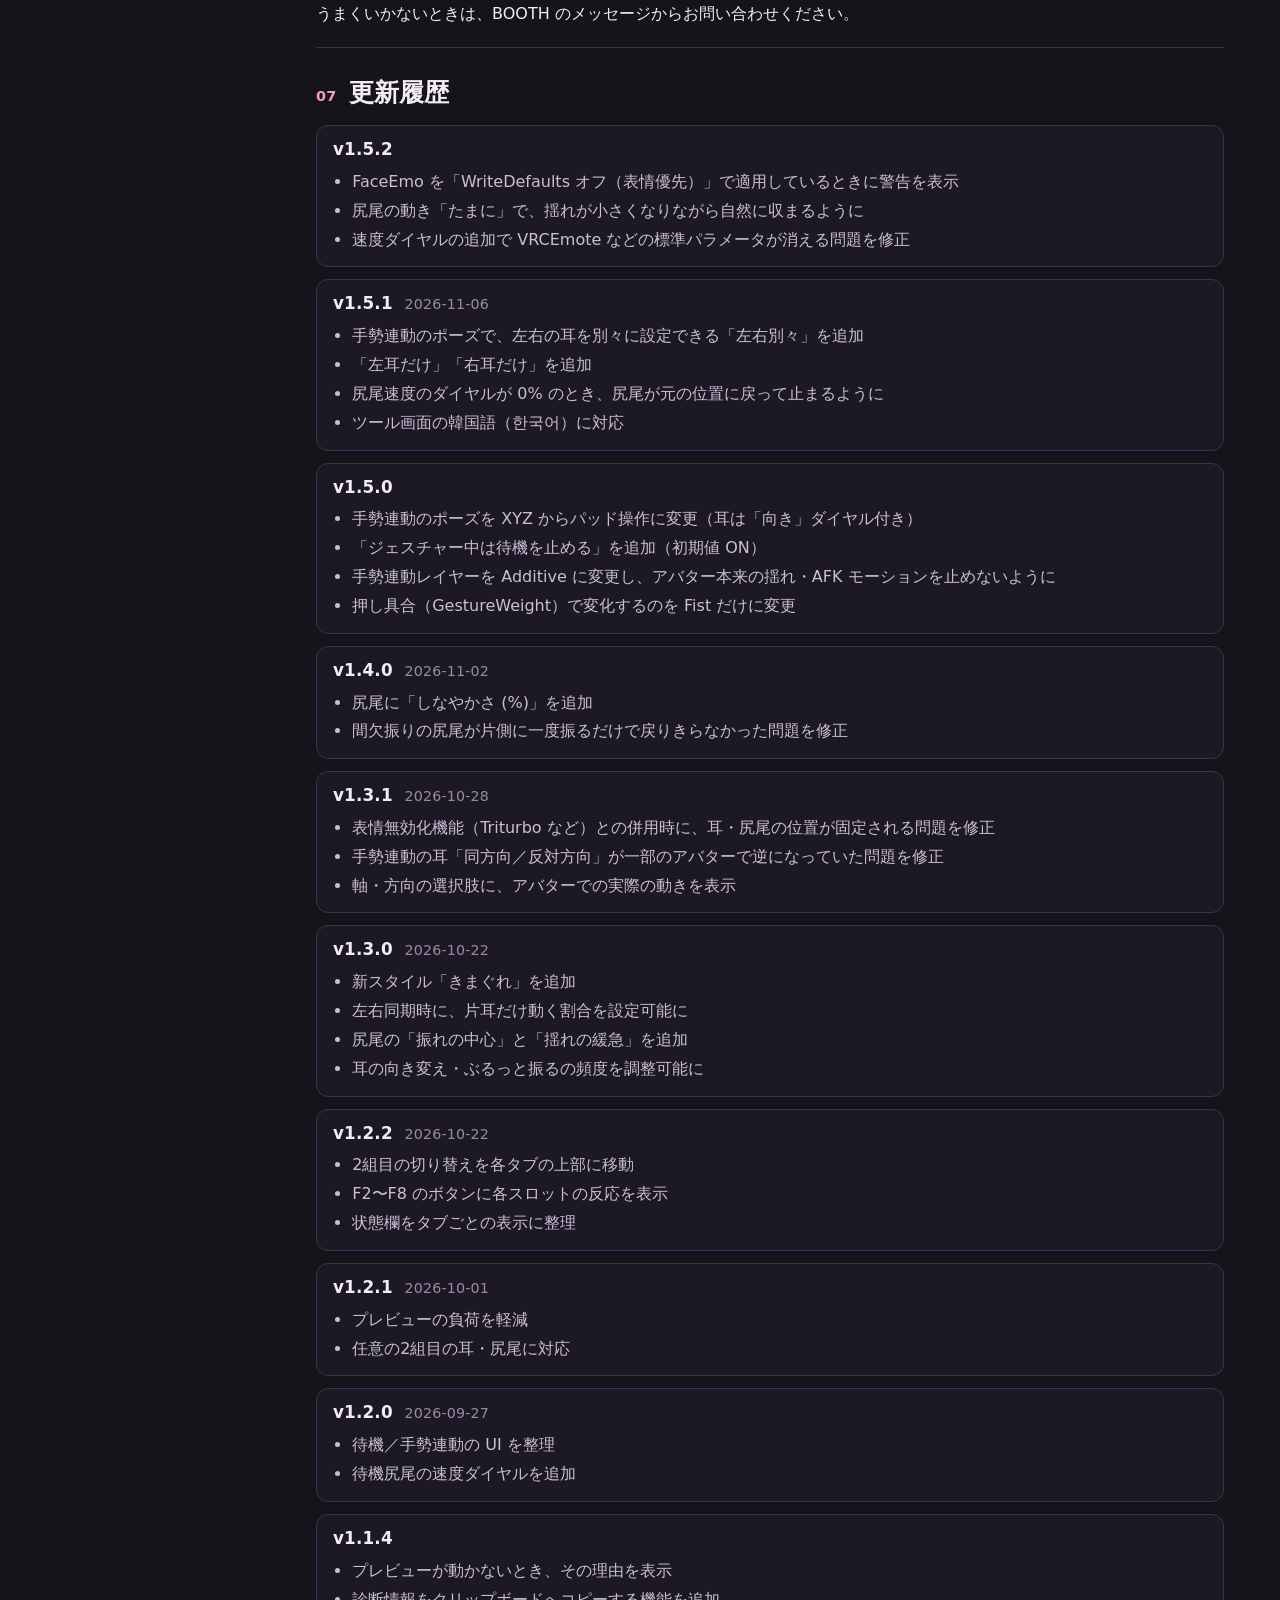
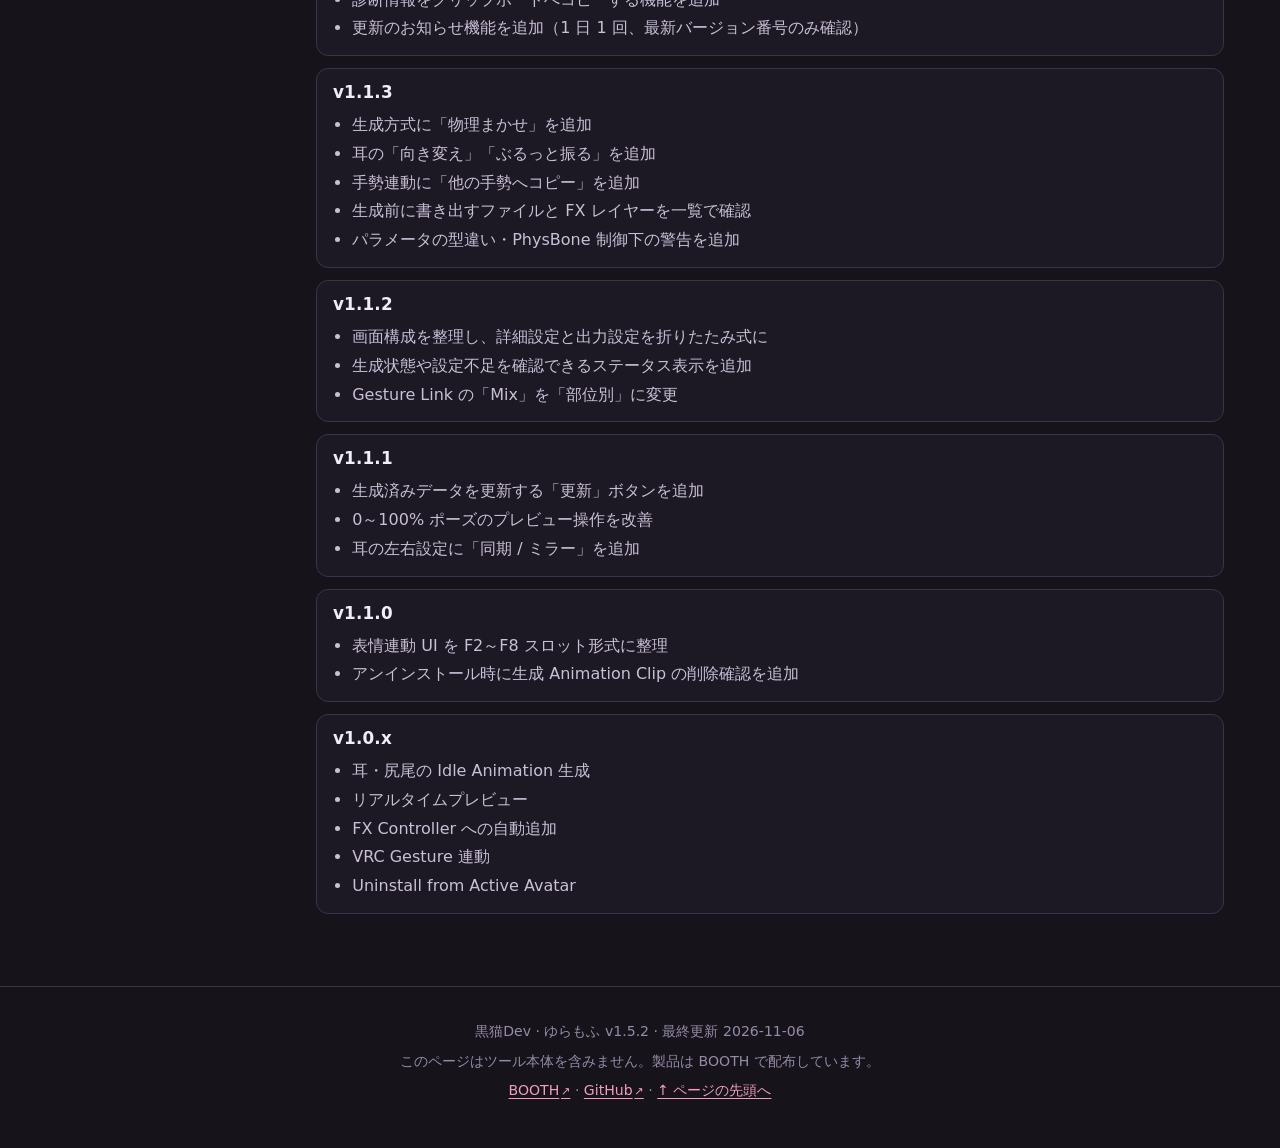
==== commit 93d56f1a: "v1.5.2 guide" ====
--- a/index.html
+++ b/index.html
@@ -21,16 +21,20 @@
 </head>
 <body id="top">
 <a class="skip" href="#main">本文へ移動</a>
-<header class="bar"><a class="brand" href="#top"><img src="favicon.svg" alt="" width="28" height="28">ゆらもふ <span>v1.5.1</span></a><nav class="langs" aria-label="Language"><a href="index.html" aria-current="page" hreflang="ja" lang="ja">日本語</a><a href="en.html" hreflang="en" lang="en">English</a><a href="zh.html" hreflang="zh-Hant" lang="zh-Hant">繁體中文</a><a href="ko.html" hreflang="ko" lang="ko">한국어</a></nav></header>
+<header class="bar"><a class="brand" href="#top"><img src="favicon.svg" alt="" width="28" height="28">ゆらもふ <span>v1.5.2</span></a><nav class="langs" aria-label="Language"><a href="index.html" aria-current="page" hreflang="ja" lang="ja">日本語</a><a href="en.html" hreflang="en" lang="en">English</a><a href="zh.html" hreflang="zh-Hant" lang="zh-Hant">繁體中文</a><a href="ko.html" hreflang="ko" lang="ko">한국어</a></nav></header>
 <div class="hero">
 <div class="hero-copy"><p class="eyebrow">YURAMOFU · USER GUIDE</p><h1>耳がぴくっと、<br>尻尾がゆらり。</h1><p class="lead">ゆらもふは、耳・尻尾のボーンから待機モーションやジェスチャー連動のアニメーションを作る Unity Editor 拡張です。プレビューで確かめてから生成し、FX Controller へのレイヤー追加まで自動で行えます。</p>
 <div class="buttons"><a class="btn" href="#start">はじめての設定</a><a class="btn ghost" href="https://booth.pm/ja/items/8229167" target="_blank" rel="noopener">BOOTH 商品ページ ↗</a></div>
-<p class="badge">製品版 v1.5.1 に対応</p></div>
+<p class="badge">製品版 v1.5.2 に対応</p></div>
 <a class="hero-art zoom" href="assets/v150/main.jpg" data-caption="ゆらもふのメイン画像"><img src="assets/v150/main.jpg" alt="ゆらもふのメイン画像" width="1024" height="1024" fetchpriority="high"></a></div>
 <div class="layout">
-<nav class="toc" aria-label="もくじ"><p>もくじ</p><ol><li><a href="#new"><span class="num">★</span>v1.5.1 の新機能</a></li><li><a href="#start"><span class="num">01</span>はじめに</a></li><li><a href="#idle"><span class="num">02</span>挙動・揺れ（待機）</a></li><li><a href="#gesture"><span class="num">03</span>手勢連動</a></li><li><a href="#set2"><span class="num">04</span>2組目の耳・尻尾</a></li><li><a href="#output"><span class="num">05</span>生成・FX</a></li><li><a href="#faq"><span class="num">06</span>よくある質問</a></li><li><a href="#log"><span class="num">07</span>更新履歴</a></li></ol></nav>
+<nav class="toc" aria-label="もくじ"><p>もくじ</p><ol><li><a href="#new"><span class="num">★</span>v1.5.2 の新機能</a></li><li><a href="#start"><span class="num">01</span>はじめに</a></li><li><a href="#idle"><span class="num">02</span>挙動・揺れ（待機）</a></li><li><a href="#gesture"><span class="num">03</span>手勢連動</a></li><li><a href="#set2"><span class="num">04</span>2組目の耳・尻尾</a></li><li><a href="#output"><span class="num">05</span>生成・FX</a></li><li><a href="#faq"><span class="num">06</span>よくある質問</a></li><li><a href="#log"><span class="num">07</span>更新履歴</a></li></ol></nav>
 <main id="main">
-<section id="new" class="sec new"><h2><span class="num">★</span>v1.5.1 の新機能</h2><p class="lead">手勢連動のポーズで、左右の耳を別々に動かせるようになりました。</p>
+<section id="new" class="sec new"><h2><span class="num">★</span>v1.5.2 の新機能</h2><p class="lead">FaceEmo と併用したときの注意表示と、尻尾の動きの改善を追加しました。</p>
+<ul class="list"><li>FaceEmo を「WriteDefaults オフ（表情優先）」で適用していると、ツール画面に警告が出るようになりました。耳・尻尾が埋まったり、ねじれたりする原因になります。警告が出たら、FaceEmo で「WriteDefaults 統一（ギミック優先）」を選び、「アバターに適用」をやり直してください。</li><li>FX に WriteDefaults オフのステートがあり、FaceEmo の設定だけでは直らない場合も、その旨を表示します。</li><li>尻尾の動きが「たまに」のとき、揺れの終わりでぴたっと止まらず、だんだん小さくなって自然に収まるようになりました。</li><li>Expressions Menu・Parameters を設定していない（VRChat 標準のままの）アバターに速度ダイヤルを追加すると、VRCEmote や表情用のパラメータが消えてしまう問題を修正しました。</li></ul>
+<p class="note warn">尻尾の動きと速度ダイヤルの修正は、ツールを更新したあと「更新」を実行すると既存の出力に反映されます。</p>
+<h3>v1.5.1 の新機能</h3>
+<p>手勢連動のポーズで、左右の耳を別々に動かせるようになりました。</p>
 <div class="cards"><article class="card"><a class="zoom" href="assets/v150/ui_ear_separate.png" data-caption="左右の耳を別々に"><img src="assets/v150/ui_ear_separate.png" alt="左右の耳を別々に" width="810" height="290" loading="lazy" decoding="async"></a><h4>左右の耳を別々に</h4><p>「耳の左右動作」で「左右別々」を選ぶと、耳ごとにパッドと「向き」ダイヤルが出ます。アバターを正面から見た並び（Scene ビューと同じ向き）で、各パッドの上には耳のボーン名が出ます。パッドを外側へ動かすと耳が開きます。</p></article></div>
 <ul class="list"><li>「左耳だけ」「右耳だけ」を追加。片方の耳だけを動かし、もう片方は元の位置のままにします。</li><li>尻尾速度のダイヤルを 0% にすると、途中の角度で固まらず、尻尾が元の位置に戻って止まるようになりました。</li><li>ツール画面が韓国語（한국어）に対応。画面右上の「KO」で切り替えます。</li></ul>
 <p class="note warn">速度ダイヤルの変更は、ツールを更新したあと「更新」を実行すると既存の出力に反映されます。</p></section>
@@ -82,11 +86,11 @@
 <section id="output" class="sec"><h2><span class="num">05</span>生成・更新と FX Controller</h2><dl class="terms"><div><dt>プレビュー</dt><dd>Unity Editor 上で動きを確認します。プレビュー中の変更は、生成・更新するまでアセットや FX に反映されません。</dd></div><div><dt>生成</dt><dd>Animation Clip と、ゆらもふ用の FX レイヤーを新しく作ります。</dd></div><div><dt>更新</dt><dd>生成済みのデータへ今の設定を反映します。</dd></div><div><dt>FX に自動追加</dt><dd>アバターの FX Controller に、生成した動きを再生するレイヤーを追加します。待機・手勢連動のレイヤーは Additive（Write Defaults ON 固定）で、アバター本来の揺れの上に加算されます。</dd></div><div><dt>保存先・更新通知</dt><dd>「挙動・揺れ」→「FX・保存先」で設定します。</dd></div></dl>
 <p class="note warn">Unity の Undo では Animator Controller のレイヤーを完全には戻せません。生成前に表示される確認一覧を見てから実行し、必要ならバックアップを取ってください。</p>
 <p>アンインストール：<code>黒猫Dev → YuraMofu (ゆらもふ) → Uninstall from Active Avatar</code> で、ゆらもふが追加したレイヤーを FX から削除できます。</p></section>
-<section id="faq" class="sec"><h2><span class="num">06</span>よくある質問</h2><details><summary>PhysBone が入った耳・尻尾でも使えますか？</summary><p>使えます。状態欄の「互換性を確認」で PhysBone の Is Animated などを確認できます。揺れを PhysBone に任せたいときは生成方式を「物理まかせ」にしてください。</p></details><details><summary>FaceEmo と一緒に使えますか？</summary><p>FaceEmo → ゆらもふの順で生成してください。FaceEmo を再生成すると FX が作り直されるので、新しい FX を指定してゆらもふも再生成してください。</p></details><details><summary>ツールを更新したあと、何をすればいいですか？</summary><p>インポート後に「更新」を実行すると、既存の出力に修正が反映されます。必要な出力がない場合は「生成」を実行してください。</p></details><details><summary>動く方向がおかしいです</summary><p>待機モーションは「ボーン・詳細調整」の方向補正、手勢連動のポーズはパッドで向きを直してください。</p></details><details><summary>Play Mode や VRChat で、耳が頭に埋まる・尻尾がねじれる・動きが固まります</summary><p>フェイストラッキングの表情無効化機能（Triturbo の拡張など）と併用すると起こる場合があります。FX の中で Write Defaults の ON / OFF が混ざっていると、これらの機能が Write Defaults を OFF にそろえ、待機モーション（Write Defaults ON が必要）の姿勢が崩れます。ボーンや方向の設定を変えても直りません。表情無効化を一時的に外して Play Mode で確認し、それで直る場合は <code>黒猫Dev → YuraMofu (ゆらもふ) → Copy Diagnostics</code> の結果を添えて BOOTH のメッセージでご連絡ください。</p></details><details><summary>インターネットに接続しますか？</summary><p>1 日 1 回、最新バージョンの確認だけを行います。プロジェクトやアバターの情報は送信しません。「FX・保存先」から無効にでき、オフラインでも使えます。</p></details><details><summary>設定はどこに保存されますか？</summary><p>ウィンドウの設定は、プロジェクトごとに最後の 1 組を保存します。「設定をクリア」で初期値に戻せます（生成済みのアニメーションやレイヤーは削除しません）。</p></details>
+<section id="faq" class="sec"><h2><span class="num">06</span>よくある質問</h2><details><summary>PhysBone が入った耳・尻尾でも使えますか？</summary><p>使えます。状態欄の「互換性を確認」で PhysBone の Is Animated などを確認できます。揺れを PhysBone に任せたいときは生成方式を「物理まかせ」にしてください。</p></details><details><summary>FaceEmo と一緒に使えますか？</summary><p>FaceEmo → ゆらもふの順で生成してください。FaceEmo を再生成すると FX が作り直されるので、新しい FX を指定してゆらもふも再生成してください。</p></details><details><summary>ツールを更新したあと、何をすればいいですか？</summary><p>インポート後に「更新」を実行すると、既存の出力に修正が反映されます。必要な出力がない場合は「生成」を実行してください。</p></details><details><summary>動く方向がおかしいです</summary><p>待機モーションは「ボーン・詳細調整」の方向補正、手勢連動のポーズはパッドで向きを直してください。</p></details><details><summary>Play Mode や VRChat で、耳が頭に埋まる・尻尾がねじれる・動きが固まります</summary><p>FX の中で Write Defaults の ON / OFF が混ざっていると起こります。FaceEmo やフェイストラッキングの表情無効化機能（Triturbo の拡張など）が原因になることが多く、ゆらもふの待機モーション（Write Defaults ON が必要）の姿勢が崩れます。ボーンや方向の設定を変えても直りません。原因になっていそうなギミックを一時的に外して Play Mode で確認し、FX の Write Defaults を統一してください。FaceEmo を使う場合は、統一したうえで FaceEmo → ゆらもふの順で生成してください。直らない場合は <code>黒猫Dev → YuraMofu (ゆらもふ) → Copy Diagnostics</code> の結果を添えて BOOTH のメッセージでご連絡ください。</p></details><details><summary>インターネットに接続しますか？</summary><p>1 日 1 回、最新バージョンの確認だけを行います。プロジェクトやアバターの情報は送信しません。「FX・保存先」から無効にでき、オフラインでも使えます。</p></details><details><summary>設定はどこに保存されますか？</summary><p>ウィンドウの設定は、プロジェクトごとに最後の 1 組を保存します。「設定をクリア」で初期値に戻せます（生成済みのアニメーションやレイヤーは削除しません）。</p></details>
 <p>うまくいかないときは、BOOTH のメッセージからお問い合わせください。</p></section>
-<section id="log" class="sec"><h2><span class="num">07</span>更新履歴</h2><div class="log"><article><h3>v1.5.1 <span>2026-11-06</span></h3><ul><li>手勢連動のポーズで、左右の耳を別々に設定できる「左右別々」を追加</li><li>「左耳だけ」「右耳だけ」を追加</li><li>尻尾速度のダイヤルが 0% のとき、尻尾が元の位置に戻って止まるように</li><li>ツール画面の韓国語（한국어）に対応</li></ul></article><article><h3>v1.5.0</h3><ul><li>手勢連動のポーズを XYZ からパッド操作に変更（耳は「向き」ダイヤル付き）</li><li>「ジェスチャー中は待機を止める」を追加（初期値 ON）</li><li>手勢連動レイヤーを Additive に変更し、アバター本来の揺れ・AFK モーションを止めないように</li><li>押し具合（GestureWeight）で変化するのを Fist だけに変更</li></ul></article><article><h3>v1.4.0 <span>2026-11-02</span></h3><ul><li>尻尾に「しなやかさ (%)」を追加</li><li>間欠振りの尻尾が片側に一度振るだけで戻りきらなかった問題を修正</li></ul></article><article><h3>v1.3.1 <span>2026-10-28</span></h3><ul><li>表情無効化機能（Triturbo など）との併用時に、耳・尻尾の位置が固定される問題を修正</li><li>手勢連動の耳「同方向／反対方向」が一部のアバターで逆になっていた問題を修正</li><li>軸・方向の選択肢に、アバターでの実際の動きを表示</li></ul></article><article><h3>v1.3.0 <span>2026-10-22</span></h3><ul><li>新スタイル「きまぐれ」を追加</li><li>左右同期時に、片耳だけ動く割合を設定可能に</li><li>尻尾の「振れの中心」と「揺れの緩急」を追加</li><li>耳の向き変え・ぶるっと振るの頻度を調整可能に</li></ul></article><article><h3>v1.2.2 <span>2026-10-22</span></h3><ul><li>2組目の切り替えを各タブの上部に移動</li><li>F2〜F8 のボタンに各スロットの反応を表示</li><li>状態欄をタブごとの表示に整理</li></ul></article><article><h3>v1.2.1 <span>2026-10-01</span></h3><ul><li>プレビューの負荷を軽減</li><li>任意の2組目の耳・尻尾に対応</li></ul></article><article><h3>v1.2.0 <span>2026-09-27</span></h3><ul><li>待機／手勢連動の UI を整理</li><li>待機尻尾の速度ダイヤルを追加</li></ul></article><article><h3>v1.1.4</h3><ul><li>プレビューが動かないとき、その理由を表示</li><li>診断情報をクリップボードへコピーする機能を追加</li><li>更新のお知らせ機能を追加（1 日 1 回、最新バージョン番号のみ確認）</li></ul></article><article><h3>v1.1.3</h3><ul><li>生成方式に「物理まかせ」を追加</li><li>耳の「向き変え」「ぶるっと振る」を追加</li><li>手勢連動に「他の手勢へコピー」を追加</li><li>生成前に書き出すファイルと FX レイヤーを一覧で確認</li><li>パラメータの型違い・PhysBone 制御下の警告を追加</li></ul></article><article><h3>v1.1.2</h3><ul><li>画面構成を整理し、詳細設定と出力設定を折りたたみ式に</li><li>生成状態や設定不足を確認できるステータス表示を追加</li><li>Gesture Link の「Mix」を「部位別」に変更</li></ul></article><article><h3>v1.1.1</h3><ul><li>生成済みデータを更新する「更新」ボタンを追加</li><li>0～100% ポーズのプレビュー操作を改善</li><li>耳の左右設定に「同期 / ミラー」を追加</li></ul></article><article><h3>v1.1.0</h3><ul><li>表情連動 UI を F2～F8 スロット形式に整理</li><li>アンインストール時に生成 Animation Clip の削除確認を追加</li></ul></article><article><h3>v1.0.x</h3><ul><li>耳・尻尾の Idle Animation 生成</li><li>リアルタイムプレビュー</li><li>FX Controller への自動追加</li><li>VRC Gesture 連動</li><li>Uninstall from Active Avatar</li></ul></article></div></section>
+<section id="log" class="sec"><h2><span class="num">07</span>更新履歴</h2><div class="log"><article><h3>v1.5.2</h3><ul><li>FaceEmo を「WriteDefaults オフ（表情優先）」で適用しているときに警告を表示</li><li>尻尾の動き「たまに」で、揺れが小さくなりながら自然に収まるように</li><li>速度ダイヤルの追加で VRCEmote などの標準パラメータが消える問題を修正</li></ul></article><article><h3>v1.5.1 <span>2026-11-06</span></h3><ul><li>手勢連動のポーズで、左右の耳を別々に設定できる「左右別々」を追加</li><li>「左耳だけ」「右耳だけ」を追加</li><li>尻尾速度のダイヤルが 0% のとき、尻尾が元の位置に戻って止まるように</li><li>ツール画面の韓国語（한국어）に対応</li></ul></article><article><h3>v1.5.0</h3><ul><li>手勢連動のポーズを XYZ からパッド操作に変更（耳は「向き」ダイヤル付き）</li><li>「ジェスチャー中は待機を止める」を追加（初期値 ON）</li><li>手勢連動レイヤーを Additive に変更し、アバター本来の揺れ・AFK モーションを止めないように</li><li>押し具合（GestureWeight）で変化するのを Fist だけに変更</li></ul></article><article><h3>v1.4.0 <span>2026-11-02</span></h3><ul><li>尻尾に「しなやかさ (%)」を追加</li><li>間欠振りの尻尾が片側に一度振るだけで戻りきらなかった問題を修正</li></ul></article><article><h3>v1.3.1 <span>2026-10-28</span></h3><ul><li>表情無効化機能（Triturbo など）との併用時に、耳・尻尾の位置が固定される問題を修正</li><li>手勢連動の耳「同方向／反対方向」が一部のアバターで逆になっていた問題を修正</li><li>軸・方向の選択肢に、アバターでの実際の動きを表示</li></ul></article><article><h3>v1.3.0 <span>2026-10-22</span></h3><ul><li>新スタイル「きまぐれ」を追加</li><li>左右同期時に、片耳だけ動く割合を設定可能に</li><li>尻尾の「振れの中心」と「揺れの緩急」を追加</li><li>耳の向き変え・ぶるっと振るの頻度を調整可能に</li></ul></article><article><h3>v1.2.2 <span>2026-10-22</span></h3><ul><li>2組目の切り替えを各タブの上部に移動</li><li>F2〜F8 のボタンに各スロットの反応を表示</li><li>状態欄をタブごとの表示に整理</li></ul></article><article><h3>v1.2.1 <span>2026-10-01</span></h3><ul><li>プレビューの負荷を軽減</li><li>任意の2組目の耳・尻尾に対応</li></ul></article><article><h3>v1.2.0 <span>2026-09-27</span></h3><ul><li>待機／手勢連動の UI を整理</li><li>待機尻尾の速度ダイヤルを追加</li></ul></article><article><h3>v1.1.4</h3><ul><li>プレビューが動かないとき、その理由を表示</li><li>診断情報をクリップボードへコピーする機能を追加</li><li>更新のお知らせ機能を追加（1 日 1 回、最新バージョン番号のみ確認）</li></ul></article><article><h3>v1.1.3</h3><ul><li>生成方式に「物理まかせ」を追加</li><li>耳の「向き変え」「ぶるっと振る」を追加</li><li>手勢連動に「他の手勢へコピー」を追加</li><li>生成前に書き出すファイルと FX レイヤーを一覧で確認</li><li>パラメータの型違い・PhysBone 制御下の警告を追加</li></ul></article><article><h3>v1.1.2</h3><ul><li>画面構成を整理し、詳細設定と出力設定を折りたたみ式に</li><li>生成状態や設定不足を確認できるステータス表示を追加</li><li>Gesture Link の「Mix」を「部位別」に変更</li></ul></article><article><h3>v1.1.1</h3><ul><li>生成済みデータを更新する「更新」ボタンを追加</li><li>0～100% ポーズのプレビュー操作を改善</li><li>耳の左右設定に「同期 / ミラー」を追加</li></ul></article><article><h3>v1.1.0</h3><ul><li>表情連動 UI を F2～F8 スロット形式に整理</li><li>アンインストール時に生成 Animation Clip の削除確認を追加</li></ul></article><article><h3>v1.0.x</h3><ul><li>耳・尻尾の Idle Animation 生成</li><li>リアルタイムプレビュー</li><li>FX Controller への自動追加</li><li>VRC Gesture 連動</li><li>Uninstall from Active Avatar</li></ul></article></div></section>
 </main></div>
-<footer class="foot"><p>黒猫Dev · ゆらもふ v1.5.1 · 最終更新 2026-11-06</p><p>このページはツール本体を含みません。製品は BOOTH で配布しています。</p>
+<footer class="foot"><p>黒猫Dev · ゆらもふ v1.5.2 · 最終更新 2026-11-06</p><p>このページはツール本体を含みません。製品は BOOTH で配布しています。</p>
 <p><a href="https://booth.pm/ja/items/8229167" target="_blank" rel="noopener">BOOTH<span class="ext" aria-hidden="true">↗</span></a> · <a href="https://github.com/kuroneko11375/yuramofu-guide" target="_blank" rel="noopener">GitHub<span class="ext" aria-hidden="true">↗</span></a> · <a href="#top">↑ ページの先頭へ</a></p></footer>
 <dialog id="viewer" aria-label="画像を拡大"><button type="button" class="close" aria-label="閉じる">×</button><figure><img alt=""><figcaption></figcaption></figure></dialog>
 </body>
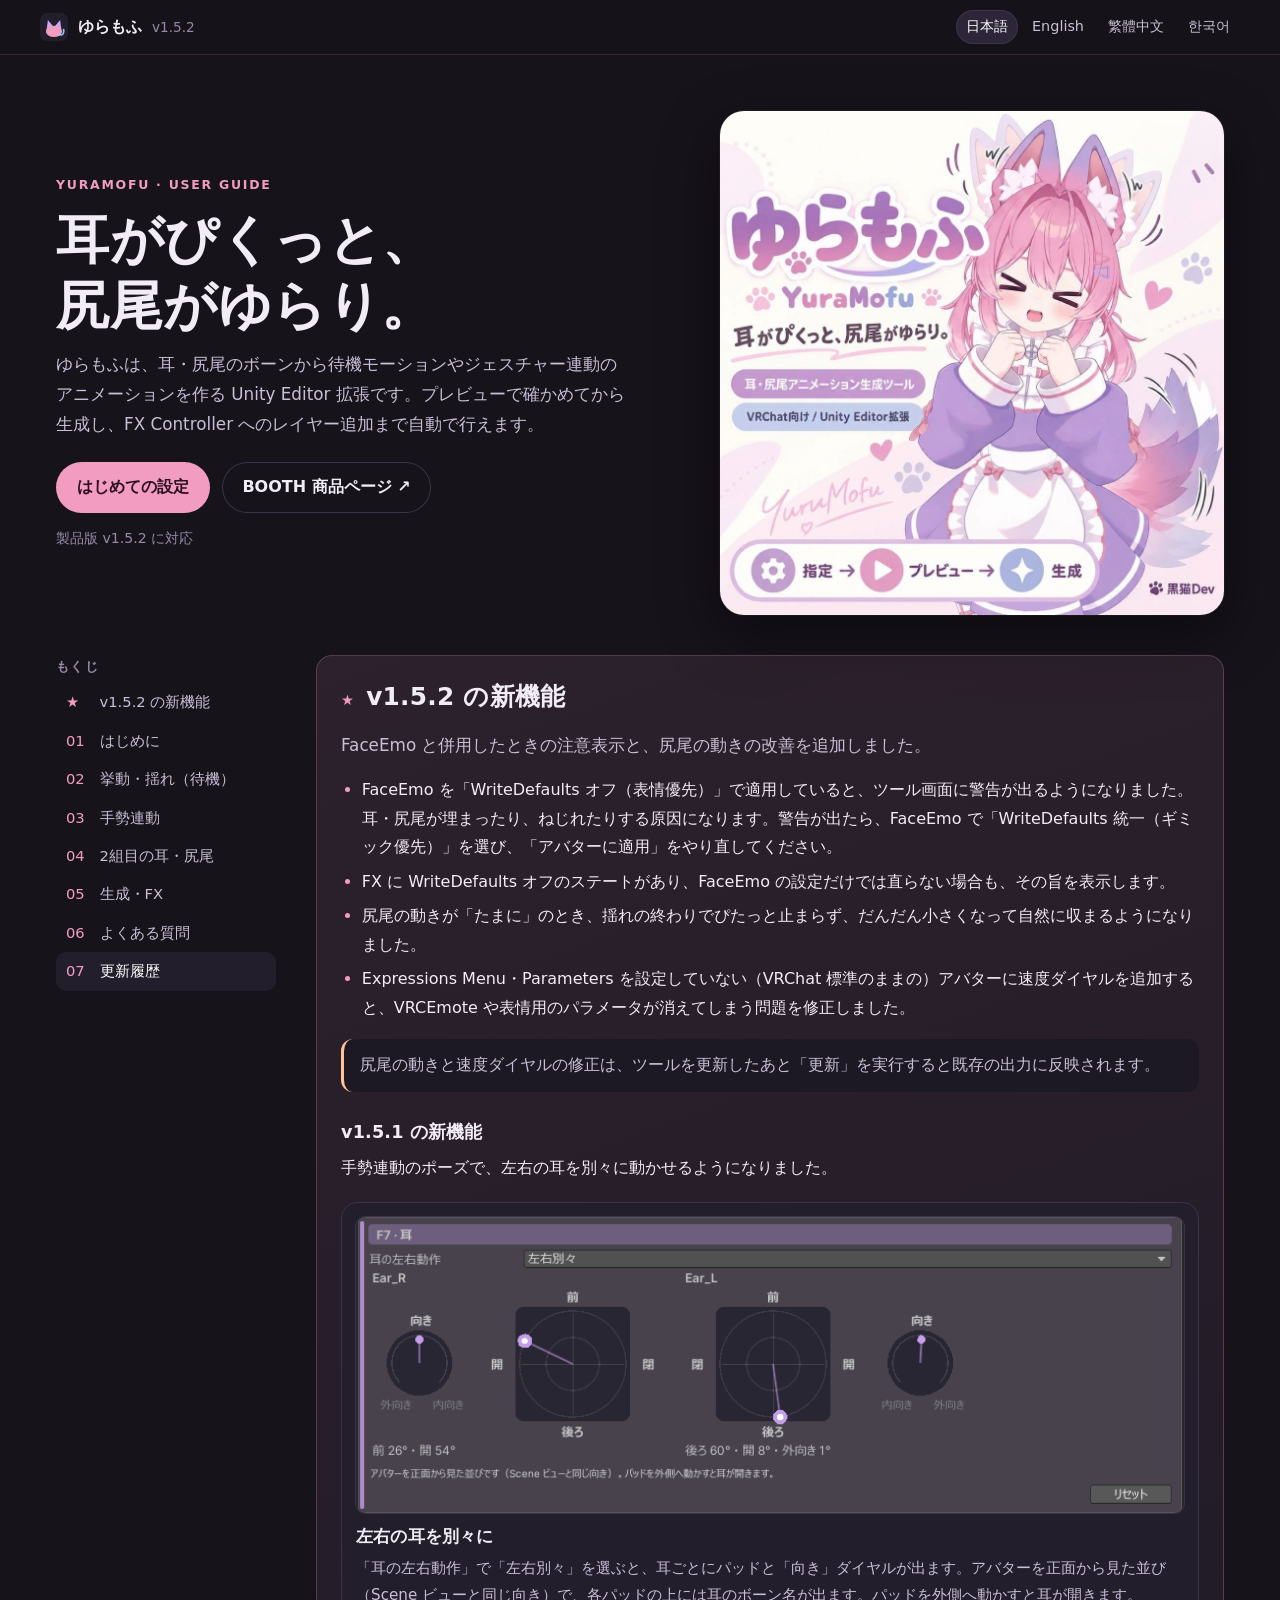
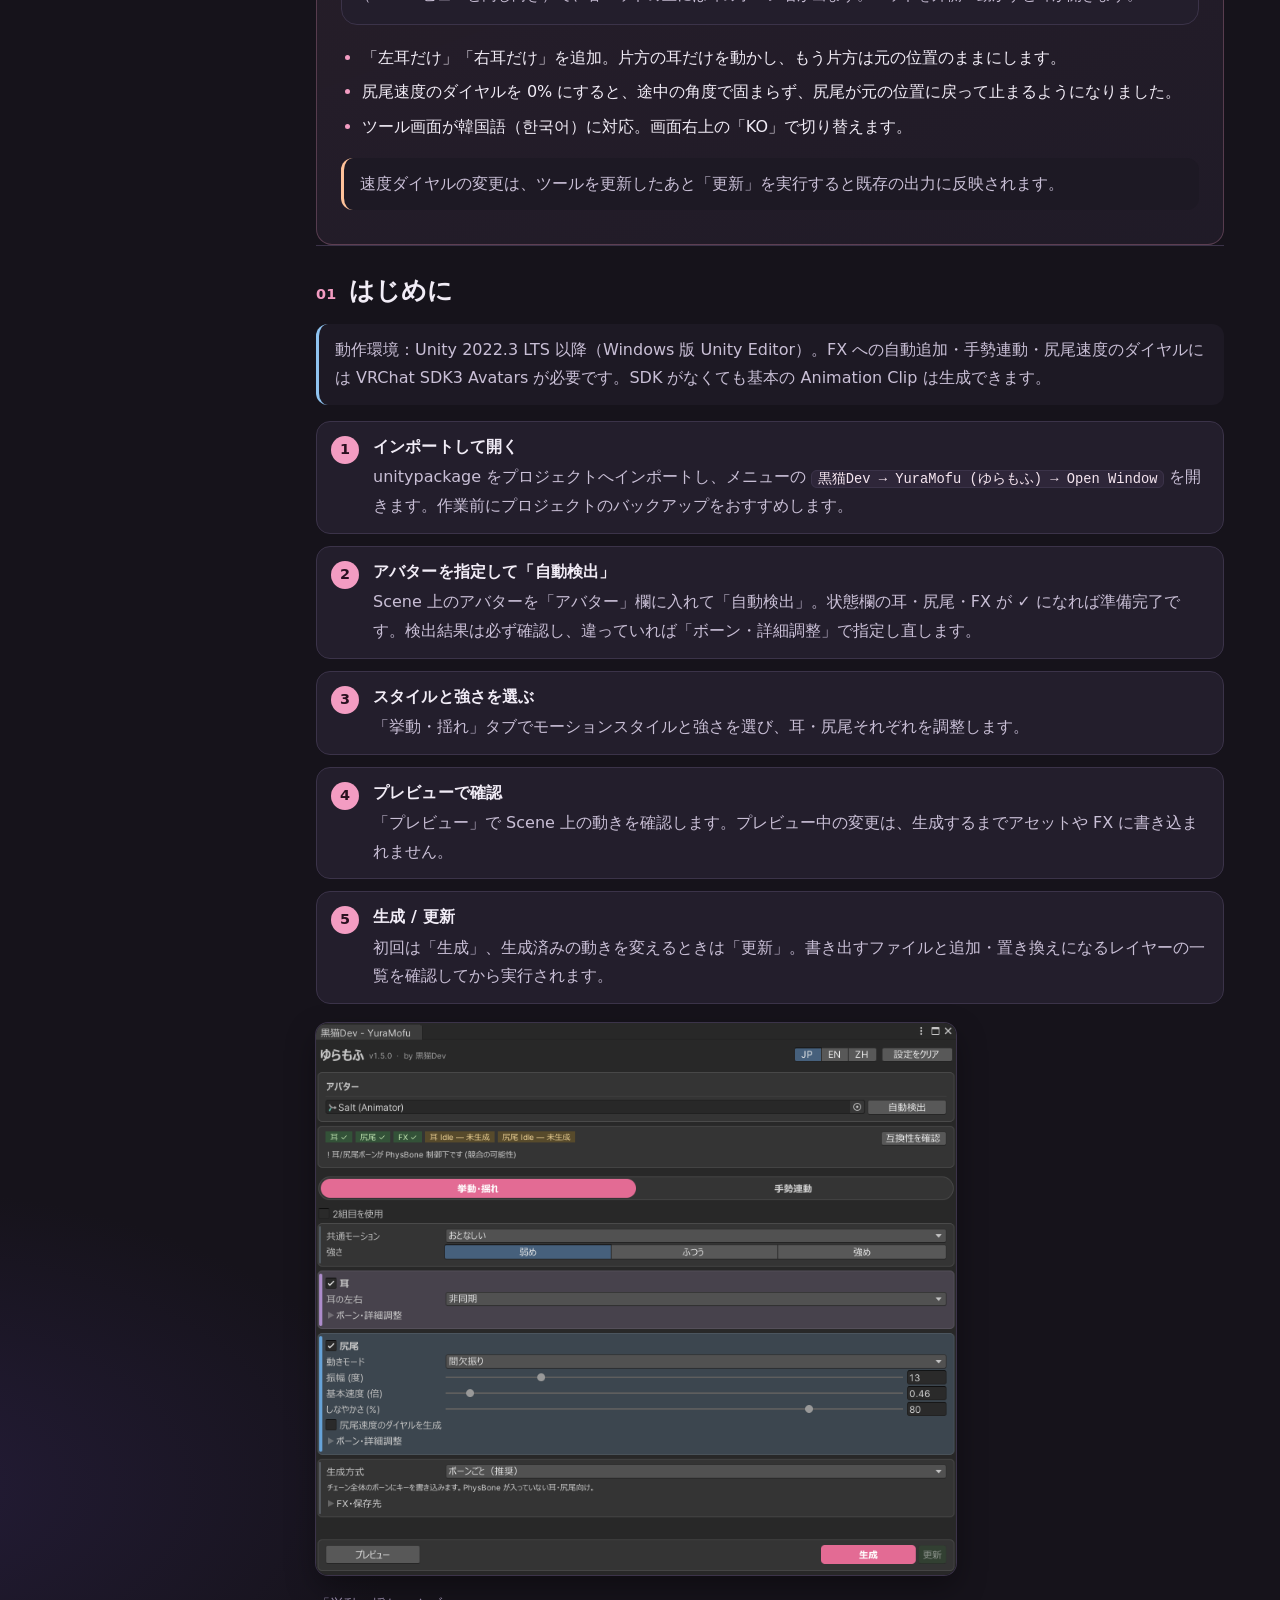
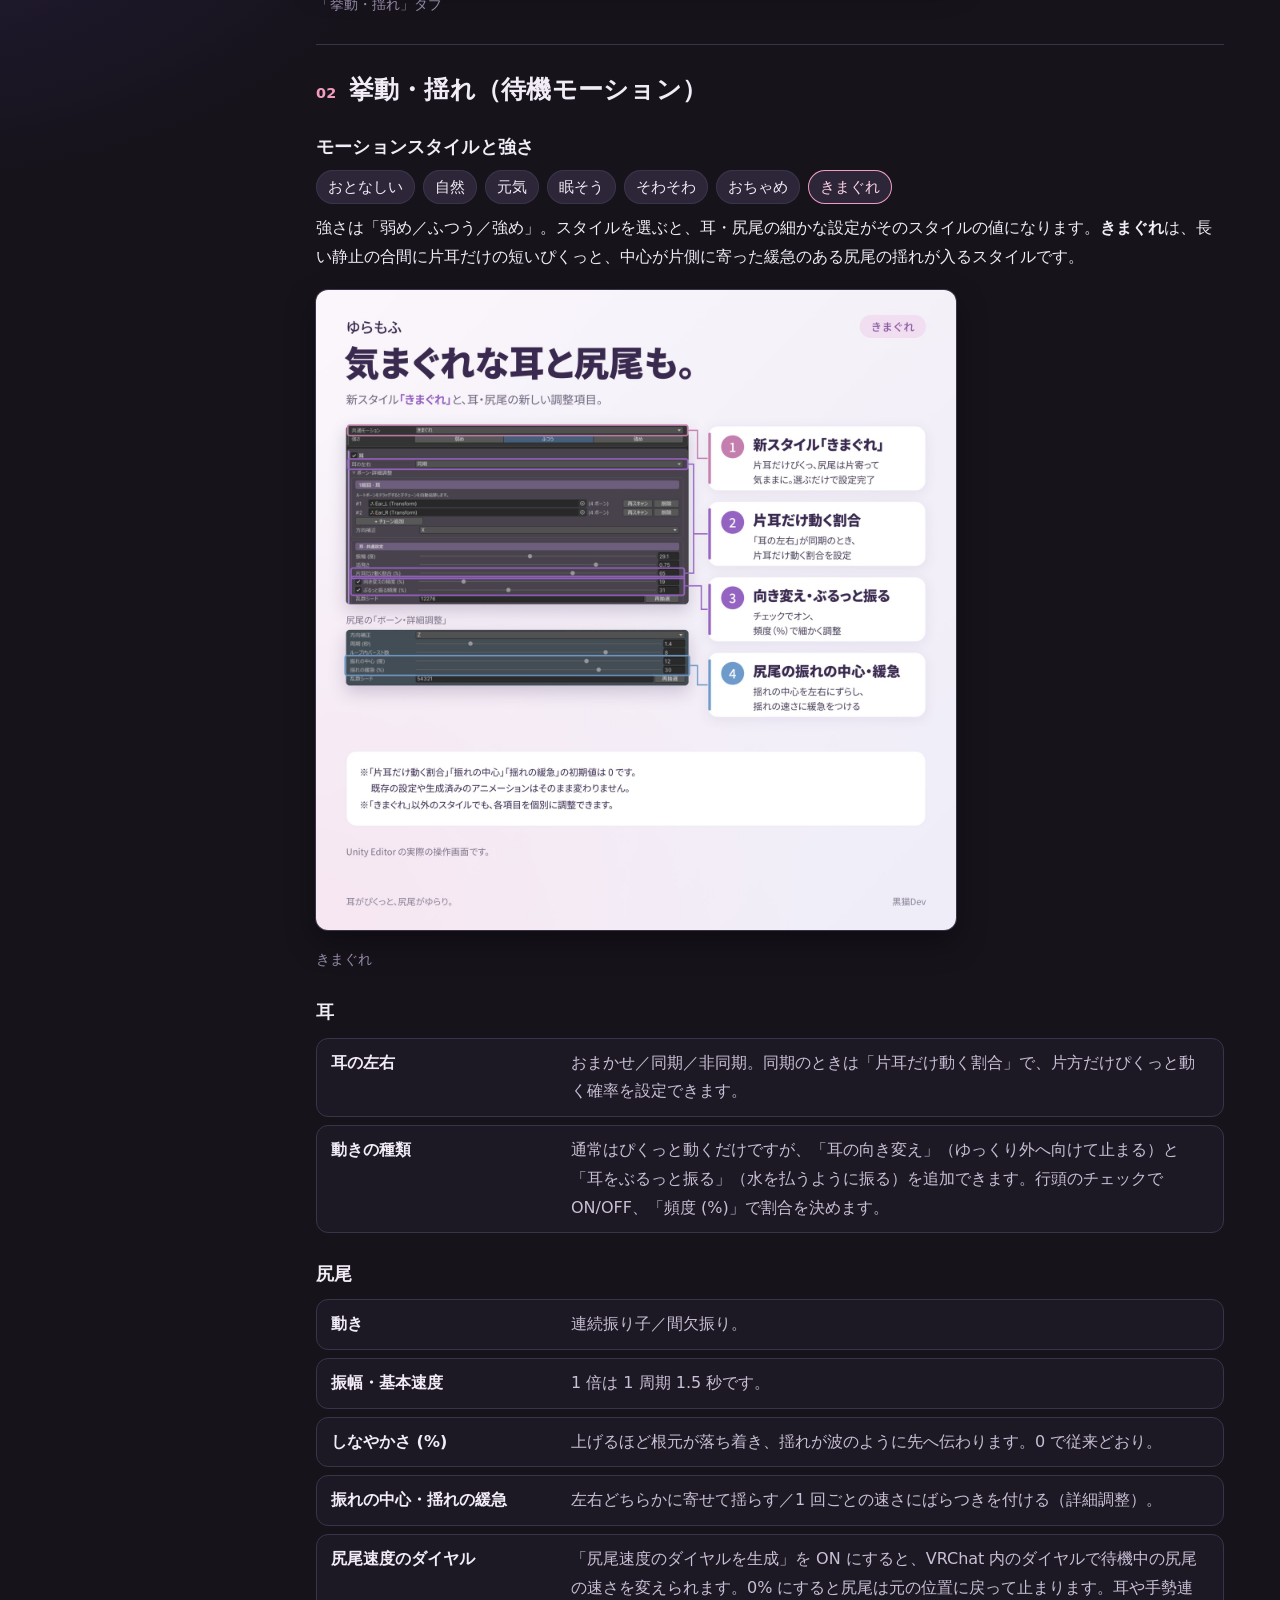
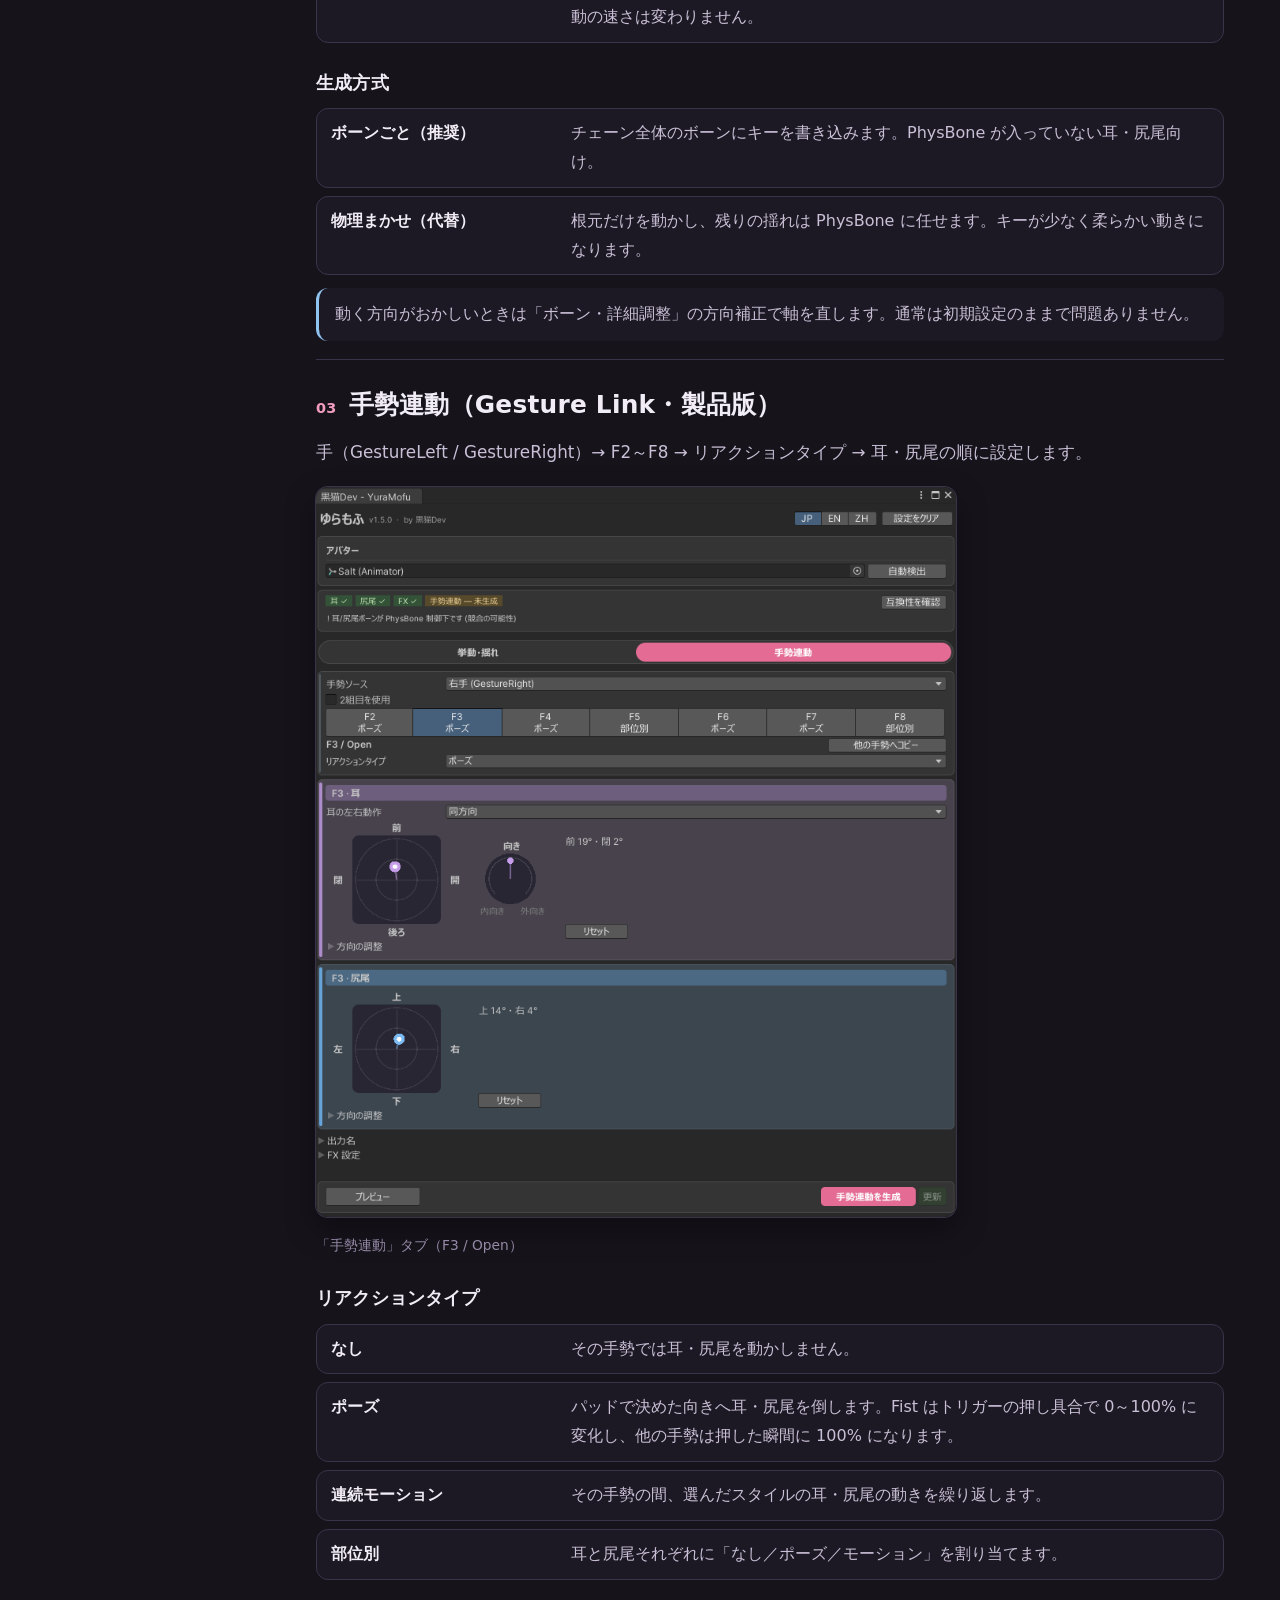
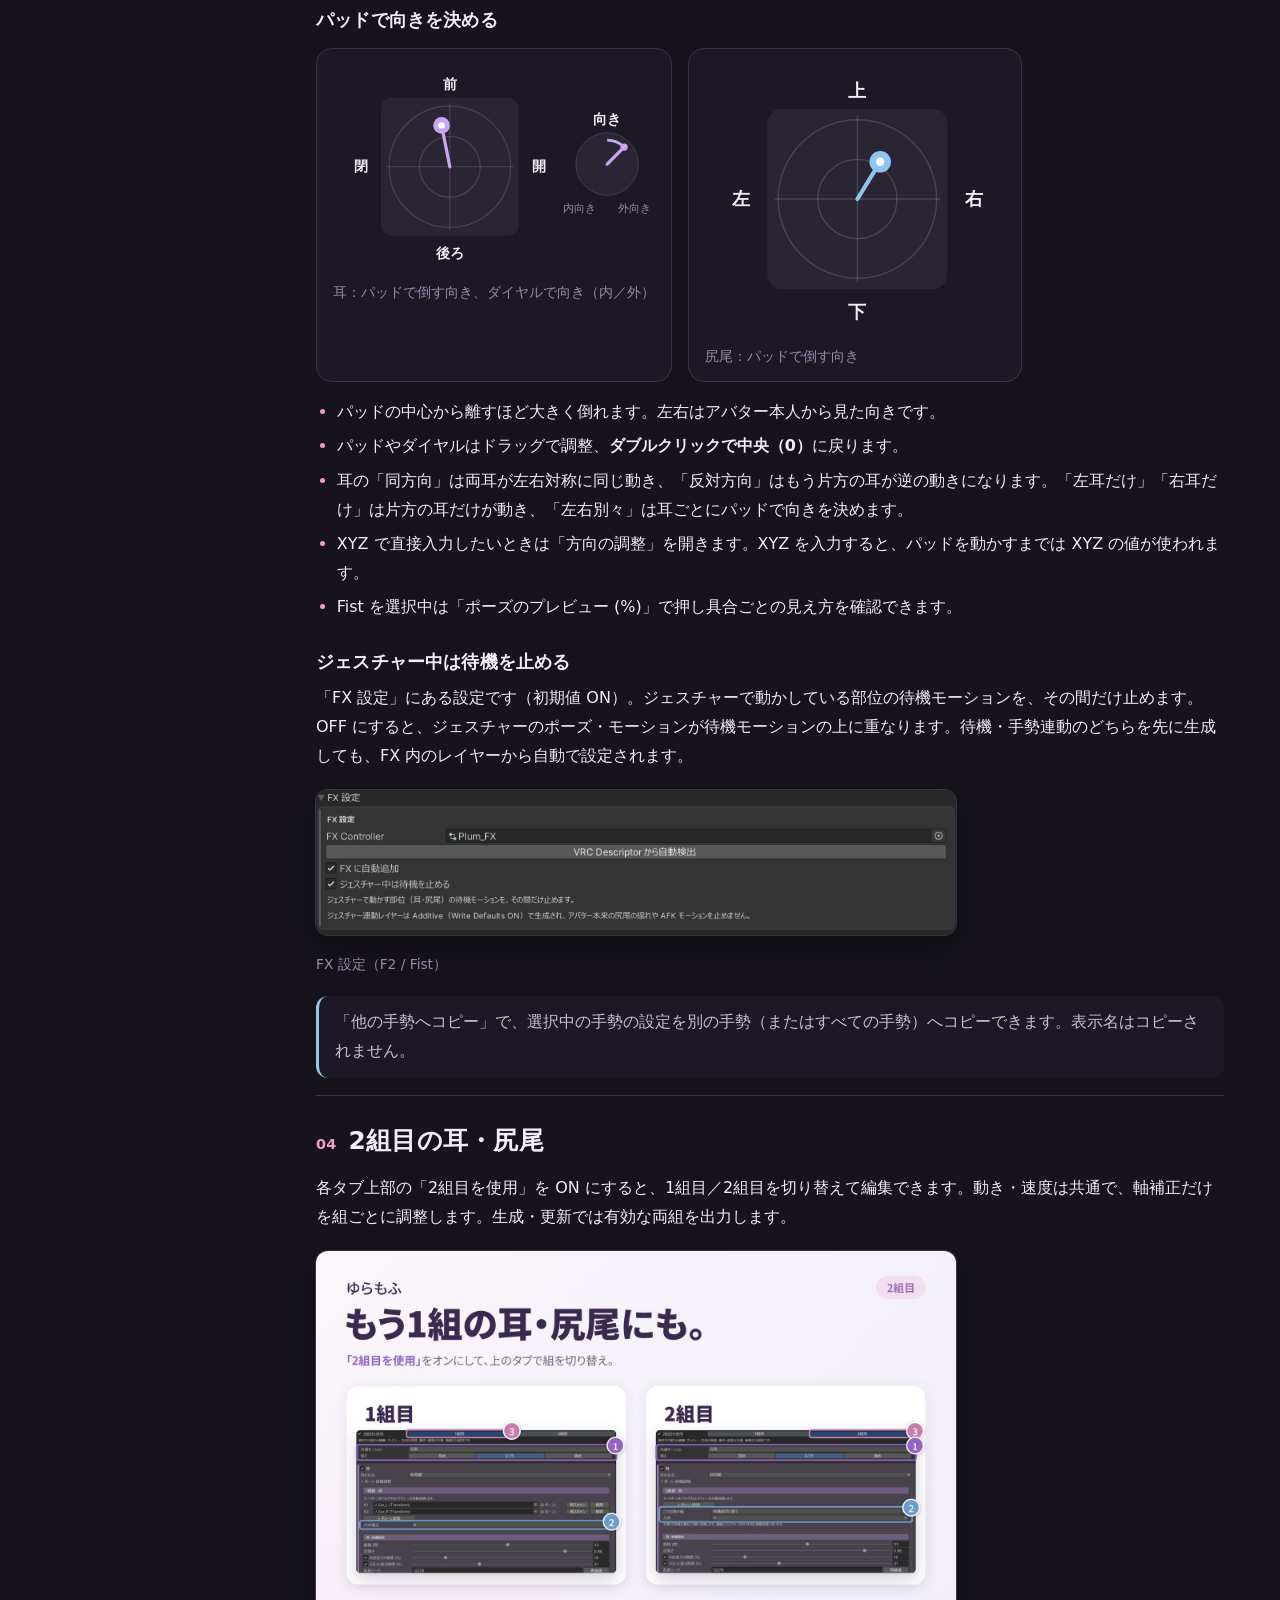
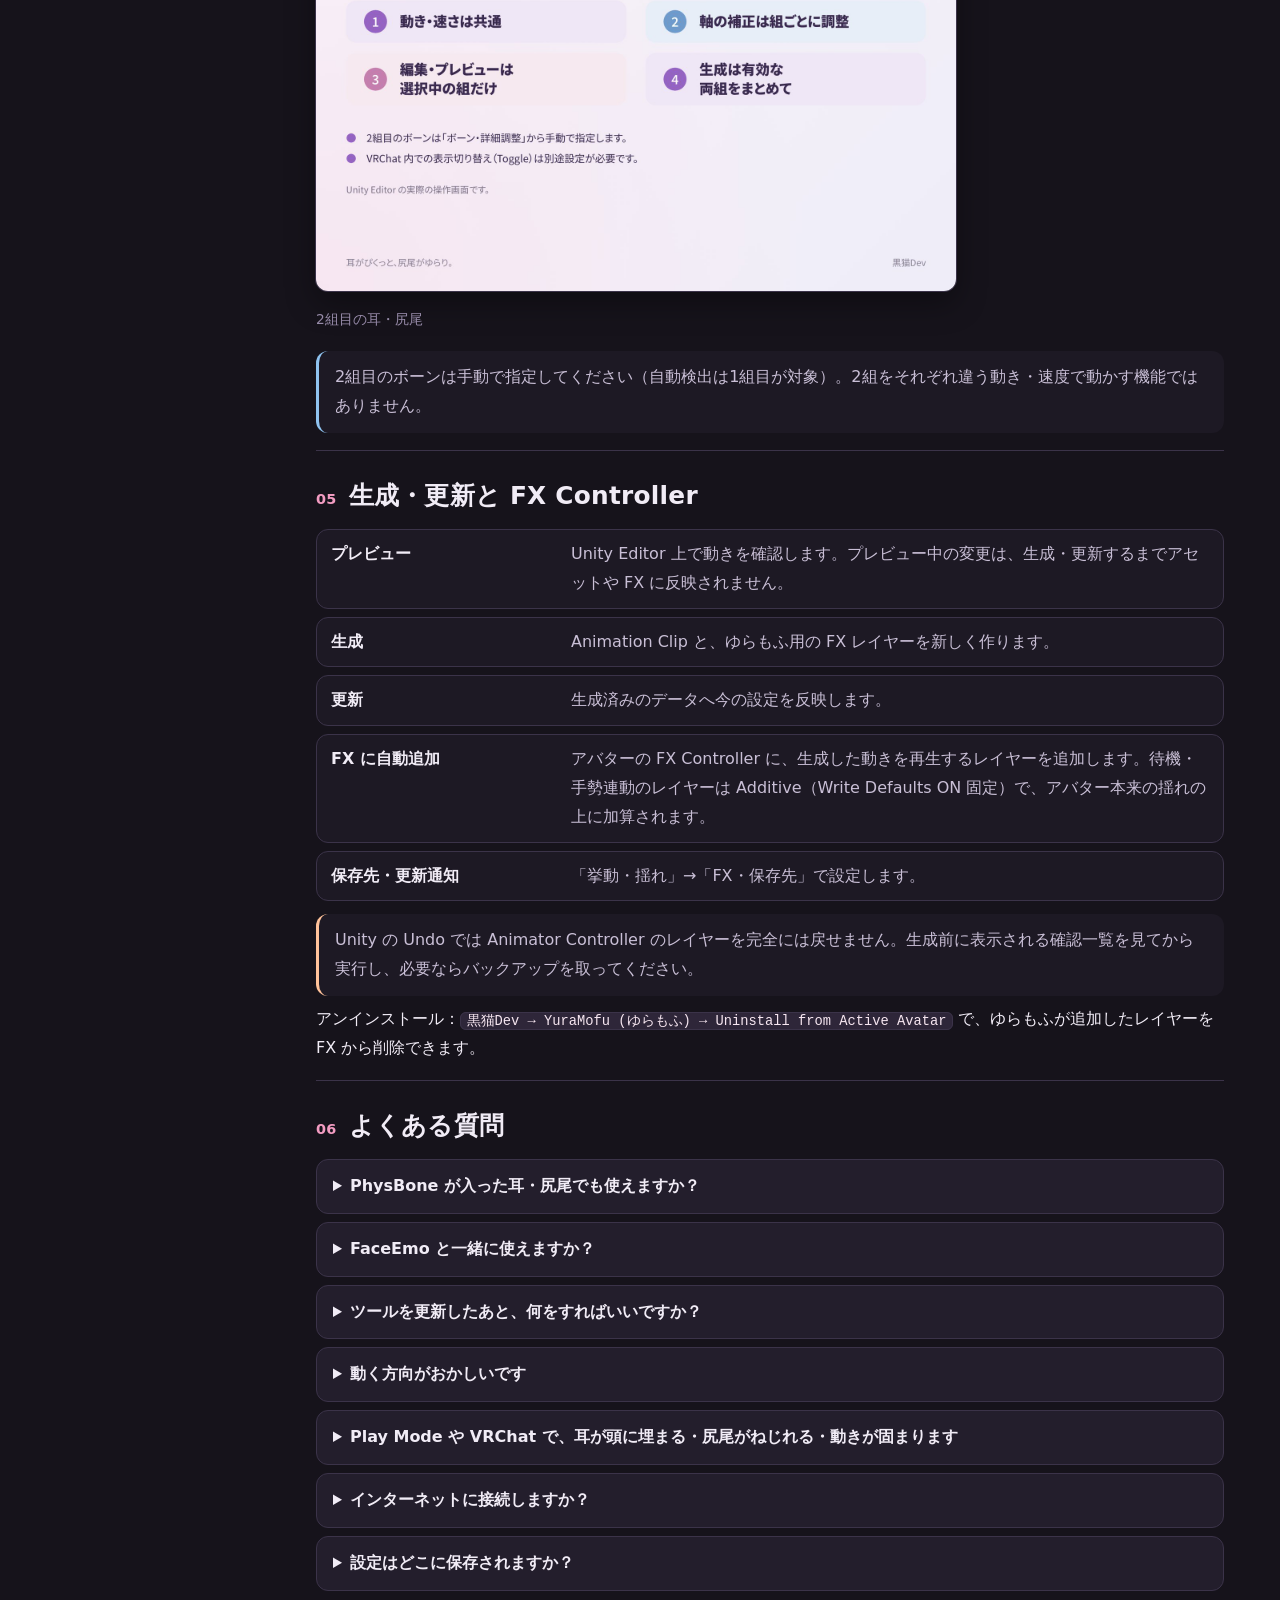
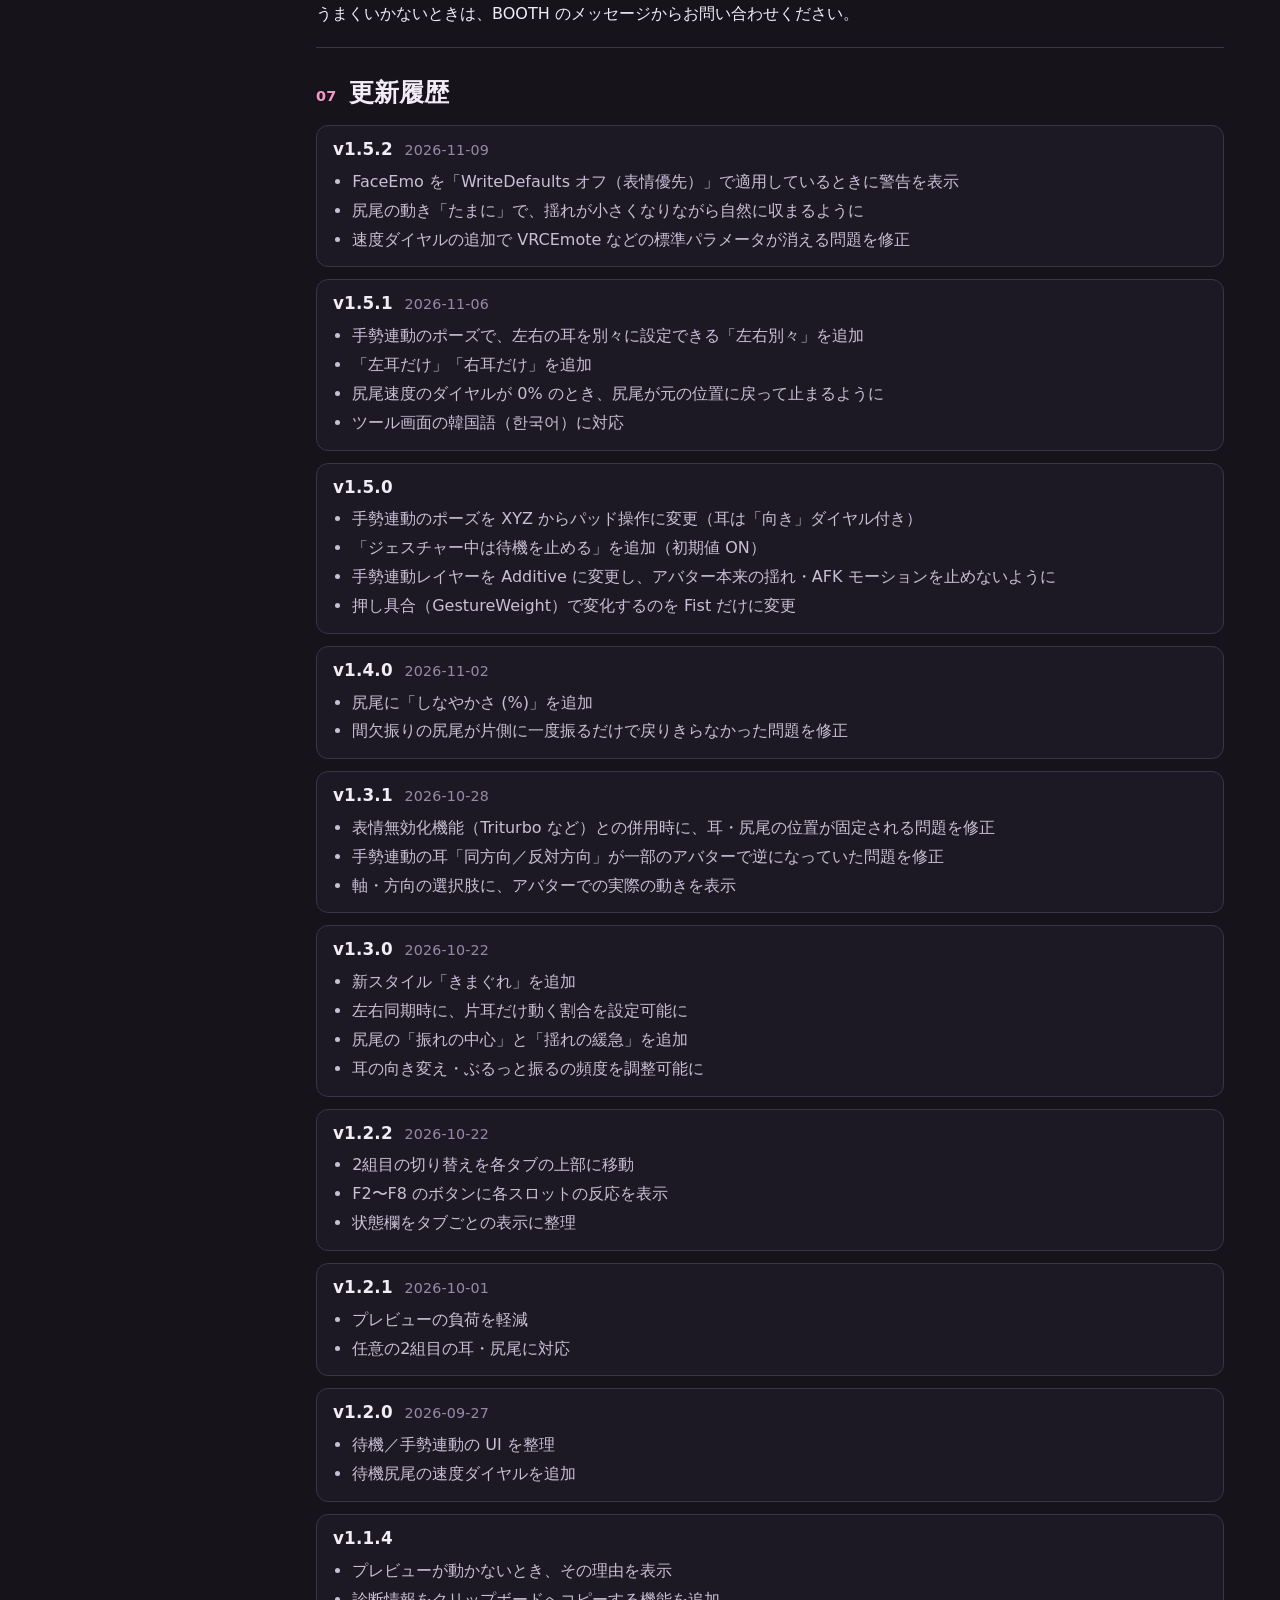
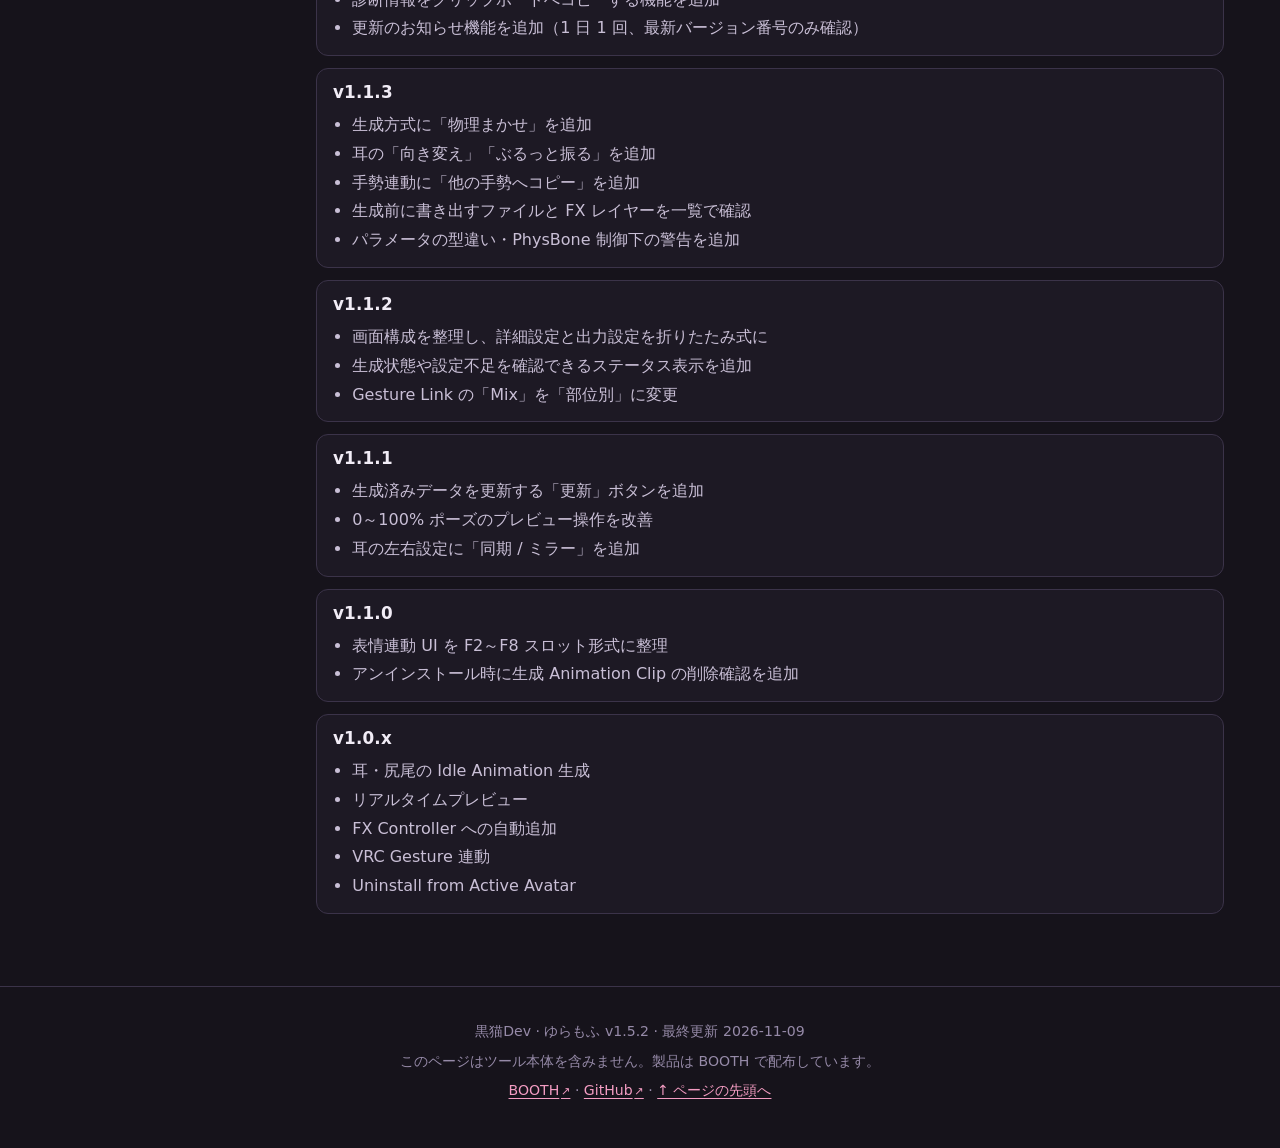
==== commit 3693b5f4: "v1.5.2 release date" ====
--- a/index.html
+++ b/index.html
@@ -88,9 +88,9 @@
 <p>アンインストール：<code>黒猫Dev → YuraMofu (ゆらもふ) → Uninstall from Active Avatar</code> で、ゆらもふが追加したレイヤーを FX から削除できます。</p></section>
 <section id="faq" class="sec"><h2><span class="num">06</span>よくある質問</h2><details><summary>PhysBone が入った耳・尻尾でも使えますか？</summary><p>使えます。状態欄の「互換性を確認」で PhysBone の Is Animated などを確認できます。揺れを PhysBone に任せたいときは生成方式を「物理まかせ」にしてください。</p></details><details><summary>FaceEmo と一緒に使えますか？</summary><p>FaceEmo → ゆらもふの順で生成してください。FaceEmo を再生成すると FX が作り直されるので、新しい FX を指定してゆらもふも再生成してください。</p></details><details><summary>ツールを更新したあと、何をすればいいですか？</summary><p>インポート後に「更新」を実行すると、既存の出力に修正が反映されます。必要な出力がない場合は「生成」を実行してください。</p></details><details><summary>動く方向がおかしいです</summary><p>待機モーションは「ボーン・詳細調整」の方向補正、手勢連動のポーズはパッドで向きを直してください。</p></details><details><summary>Play Mode や VRChat で、耳が頭に埋まる・尻尾がねじれる・動きが固まります</summary><p>FX の中で Write Defaults の ON / OFF が混ざっていると起こります。FaceEmo やフェイストラッキングの表情無効化機能（Triturbo の拡張など）が原因になることが多く、ゆらもふの待機モーション（Write Defaults ON が必要）の姿勢が崩れます。ボーンや方向の設定を変えても直りません。原因になっていそうなギミックを一時的に外して Play Mode で確認し、FX の Write Defaults を統一してください。FaceEmo を使う場合は、統一したうえで FaceEmo → ゆらもふの順で生成してください。直らない場合は <code>黒猫Dev → YuraMofu (ゆらもふ) → Copy Diagnostics</code> の結果を添えて BOOTH のメッセージでご連絡ください。</p></details><details><summary>インターネットに接続しますか？</summary><p>1 日 1 回、最新バージョンの確認だけを行います。プロジェクトやアバターの情報は送信しません。「FX・保存先」から無効にでき、オフラインでも使えます。</p></details><details><summary>設定はどこに保存されますか？</summary><p>ウィンドウの設定は、プロジェクトごとに最後の 1 組を保存します。「設定をクリア」で初期値に戻せます（生成済みのアニメーションやレイヤーは削除しません）。</p></details>
 <p>うまくいかないときは、BOOTH のメッセージからお問い合わせください。</p></section>
-<section id="log" class="sec"><h2><span class="num">07</span>更新履歴</h2><div class="log"><article><h3>v1.5.2</h3><ul><li>FaceEmo を「WriteDefaults オフ（表情優先）」で適用しているときに警告を表示</li><li>尻尾の動き「たまに」で、揺れが小さくなりながら自然に収まるように</li><li>速度ダイヤルの追加で VRCEmote などの標準パラメータが消える問題を修正</li></ul></article><article><h3>v1.5.1 <span>2026-11-06</span></h3><ul><li>手勢連動のポーズで、左右の耳を別々に設定できる「左右別々」を追加</li><li>「左耳だけ」「右耳だけ」を追加</li><li>尻尾速度のダイヤルが 0% のとき、尻尾が元の位置に戻って止まるように</li><li>ツール画面の韓国語（한국어）に対応</li></ul></article><article><h3>v1.5.0</h3><ul><li>手勢連動のポーズを XYZ からパッド操作に変更（耳は「向き」ダイヤル付き）</li><li>「ジェスチャー中は待機を止める」を追加（初期値 ON）</li><li>手勢連動レイヤーを Additive に変更し、アバター本来の揺れ・AFK モーションを止めないように</li><li>押し具合（GestureWeight）で変化するのを Fist だけに変更</li></ul></article><article><h3>v1.4.0 <span>2026-11-02</span></h3><ul><li>尻尾に「しなやかさ (%)」を追加</li><li>間欠振りの尻尾が片側に一度振るだけで戻りきらなかった問題を修正</li></ul></article><article><h3>v1.3.1 <span>2026-10-28</span></h3><ul><li>表情無効化機能（Triturbo など）との併用時に、耳・尻尾の位置が固定される問題を修正</li><li>手勢連動の耳「同方向／反対方向」が一部のアバターで逆になっていた問題を修正</li><li>軸・方向の選択肢に、アバターでの実際の動きを表示</li></ul></article><article><h3>v1.3.0 <span>2026-10-22</span></h3><ul><li>新スタイル「きまぐれ」を追加</li><li>左右同期時に、片耳だけ動く割合を設定可能に</li><li>尻尾の「振れの中心」と「揺れの緩急」を追加</li><li>耳の向き変え・ぶるっと振るの頻度を調整可能に</li></ul></article><article><h3>v1.2.2 <span>2026-10-22</span></h3><ul><li>2組目の切り替えを各タブの上部に移動</li><li>F2〜F8 のボタンに各スロットの反応を表示</li><li>状態欄をタブごとの表示に整理</li></ul></article><article><h3>v1.2.1 <span>2026-10-01</span></h3><ul><li>プレビューの負荷を軽減</li><li>任意の2組目の耳・尻尾に対応</li></ul></article><article><h3>v1.2.0 <span>2026-09-27</span></h3><ul><li>待機／手勢連動の UI を整理</li><li>待機尻尾の速度ダイヤルを追加</li></ul></article><article><h3>v1.1.4</h3><ul><li>プレビューが動かないとき、その理由を表示</li><li>診断情報をクリップボードへコピーする機能を追加</li><li>更新のお知らせ機能を追加（1 日 1 回、最新バージョン番号のみ確認）</li></ul></article><article><h3>v1.1.3</h3><ul><li>生成方式に「物理まかせ」を追加</li><li>耳の「向き変え」「ぶるっと振る」を追加</li><li>手勢連動に「他の手勢へコピー」を追加</li><li>生成前に書き出すファイルと FX レイヤーを一覧で確認</li><li>パラメータの型違い・PhysBone 制御下の警告を追加</li></ul></article><article><h3>v1.1.2</h3><ul><li>画面構成を整理し、詳細設定と出力設定を折りたたみ式に</li><li>生成状態や設定不足を確認できるステータス表示を追加</li><li>Gesture Link の「Mix」を「部位別」に変更</li></ul></article><article><h3>v1.1.1</h3><ul><li>生成済みデータを更新する「更新」ボタンを追加</li><li>0～100% ポーズのプレビュー操作を改善</li><li>耳の左右設定に「同期 / ミラー」を追加</li></ul></article><article><h3>v1.1.0</h3><ul><li>表情連動 UI を F2～F8 スロット形式に整理</li><li>アンインストール時に生成 Animation Clip の削除確認を追加</li></ul></article><article><h3>v1.0.x</h3><ul><li>耳・尻尾の Idle Animation 生成</li><li>リアルタイムプレビュー</li><li>FX Controller への自動追加</li><li>VRC Gesture 連動</li><li>Uninstall from Active Avatar</li></ul></article></div></section>
+<section id="log" class="sec"><h2><span class="num">07</span>更新履歴</h2><div class="log"><article><h3>v1.5.2 <span>2026-11-09</span></h3><ul><li>FaceEmo を「WriteDefaults オフ（表情優先）」で適用しているときに警告を表示</li><li>尻尾の動き「たまに」で、揺れが小さくなりながら自然に収まるように</li><li>速度ダイヤルの追加で VRCEmote などの標準パラメータが消える問題を修正</li></ul></article><article><h3>v1.5.1 <span>2026-11-06</span></h3><ul><li>手勢連動のポーズで、左右の耳を別々に設定できる「左右別々」を追加</li><li>「左耳だけ」「右耳だけ」を追加</li><li>尻尾速度のダイヤルが 0% のとき、尻尾が元の位置に戻って止まるように</li><li>ツール画面の韓国語（한국어）に対応</li></ul></article><article><h3>v1.5.0</h3><ul><li>手勢連動のポーズを XYZ からパッド操作に変更（耳は「向き」ダイヤル付き）</li><li>「ジェスチャー中は待機を止める」を追加（初期値 ON）</li><li>手勢連動レイヤーを Additive に変更し、アバター本来の揺れ・AFK モーションを止めないように</li><li>押し具合（GestureWeight）で変化するのを Fist だけに変更</li></ul></article><article><h3>v1.4.0 <span>2026-11-02</span></h3><ul><li>尻尾に「しなやかさ (%)」を追加</li><li>間欠振りの尻尾が片側に一度振るだけで戻りきらなかった問題を修正</li></ul></article><article><h3>v1.3.1 <span>2026-10-28</span></h3><ul><li>表情無効化機能（Triturbo など）との併用時に、耳・尻尾の位置が固定される問題を修正</li><li>手勢連動の耳「同方向／反対方向」が一部のアバターで逆になっていた問題を修正</li><li>軸・方向の選択肢に、アバターでの実際の動きを表示</li></ul></article><article><h3>v1.3.0 <span>2026-10-22</span></h3><ul><li>新スタイル「きまぐれ」を追加</li><li>左右同期時に、片耳だけ動く割合を設定可能に</li><li>尻尾の「振れの中心」と「揺れの緩急」を追加</li><li>耳の向き変え・ぶるっと振るの頻度を調整可能に</li></ul></article><article><h3>v1.2.2 <span>2026-10-22</span></h3><ul><li>2組目の切り替えを各タブの上部に移動</li><li>F2〜F8 のボタンに各スロットの反応を表示</li><li>状態欄をタブごとの表示に整理</li></ul></article><article><h3>v1.2.1 <span>2026-10-01</span></h3><ul><li>プレビューの負荷を軽減</li><li>任意の2組目の耳・尻尾に対応</li></ul></article><article><h3>v1.2.0 <span>2026-09-27</span></h3><ul><li>待機／手勢連動の UI を整理</li><li>待機尻尾の速度ダイヤルを追加</li></ul></article><article><h3>v1.1.4</h3><ul><li>プレビューが動かないとき、その理由を表示</li><li>診断情報をクリップボードへコピーする機能を追加</li><li>更新のお知らせ機能を追加（1 日 1 回、最新バージョン番号のみ確認）</li></ul></article><article><h3>v1.1.3</h3><ul><li>生成方式に「物理まかせ」を追加</li><li>耳の「向き変え」「ぶるっと振る」を追加</li><li>手勢連動に「他の手勢へコピー」を追加</li><li>生成前に書き出すファイルと FX レイヤーを一覧で確認</li><li>パラメータの型違い・PhysBone 制御下の警告を追加</li></ul></article><article><h3>v1.1.2</h3><ul><li>画面構成を整理し、詳細設定と出力設定を折りたたみ式に</li><li>生成状態や設定不足を確認できるステータス表示を追加</li><li>Gesture Link の「Mix」を「部位別」に変更</li></ul></article><article><h3>v1.1.1</h3><ul><li>生成済みデータを更新する「更新」ボタンを追加</li><li>0～100% ポーズのプレビュー操作を改善</li><li>耳の左右設定に「同期 / ミラー」を追加</li></ul></article><article><h3>v1.1.0</h3><ul><li>表情連動 UI を F2～F8 スロット形式に整理</li><li>アンインストール時に生成 Animation Clip の削除確認を追加</li></ul></article><article><h3>v1.0.x</h3><ul><li>耳・尻尾の Idle Animation 生成</li><li>リアルタイムプレビュー</li><li>FX Controller への自動追加</li><li>VRC Gesture 連動</li><li>Uninstall from Active Avatar</li></ul></article></div></section>
 </main></div>
-<footer class="foot"><p>黒猫Dev · ゆらもふ v1.5.2 · 最終更新 2026-11-06</p><p>このページはツール本体を含みません。製品は BOOTH で配布しています。</p>
+<footer class="foot"><p>黒猫Dev · ゆらもふ v1.5.2 · 最終更新 2026-11-09</p><p>このページはツール本体を含みません。製品は BOOTH で配布しています。</p>
 <p><a href="https://booth.pm/ja/items/8229167" target="_blank" rel="noopener">BOOTH<span class="ext" aria-hidden="true">↗</span></a> · <a href="https://github.com/kuroneko11375/yuramofu-guide" target="_blank" rel="noopener">GitHub<span class="ext" aria-hidden="true">↗</span></a> · <a href="#top">↑ ページの先頭へ</a></p></footer>
 <dialog id="viewer" aria-label="画像を拡大"><button type="button" class="close" aria-label="閉じる">×</button><figure><img alt=""><figcaption></figcaption></figure></dialog>
 </body>
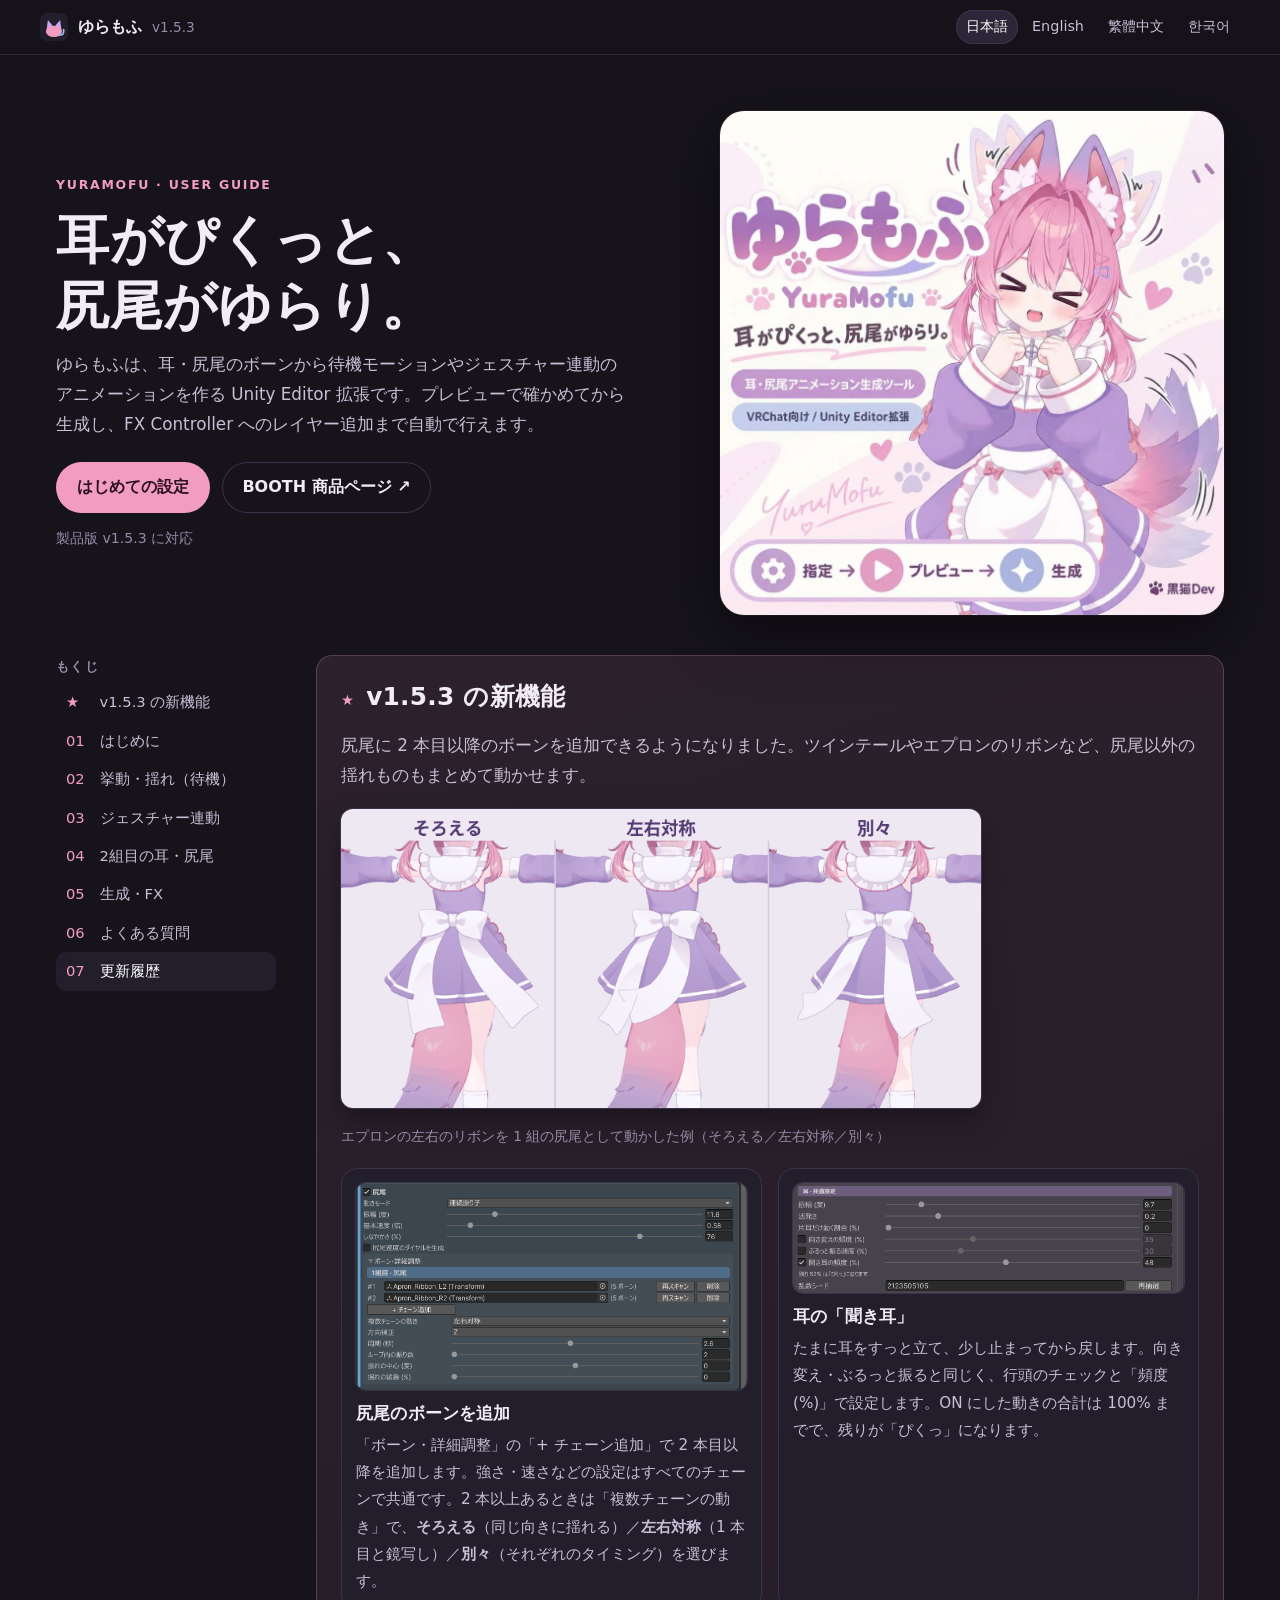
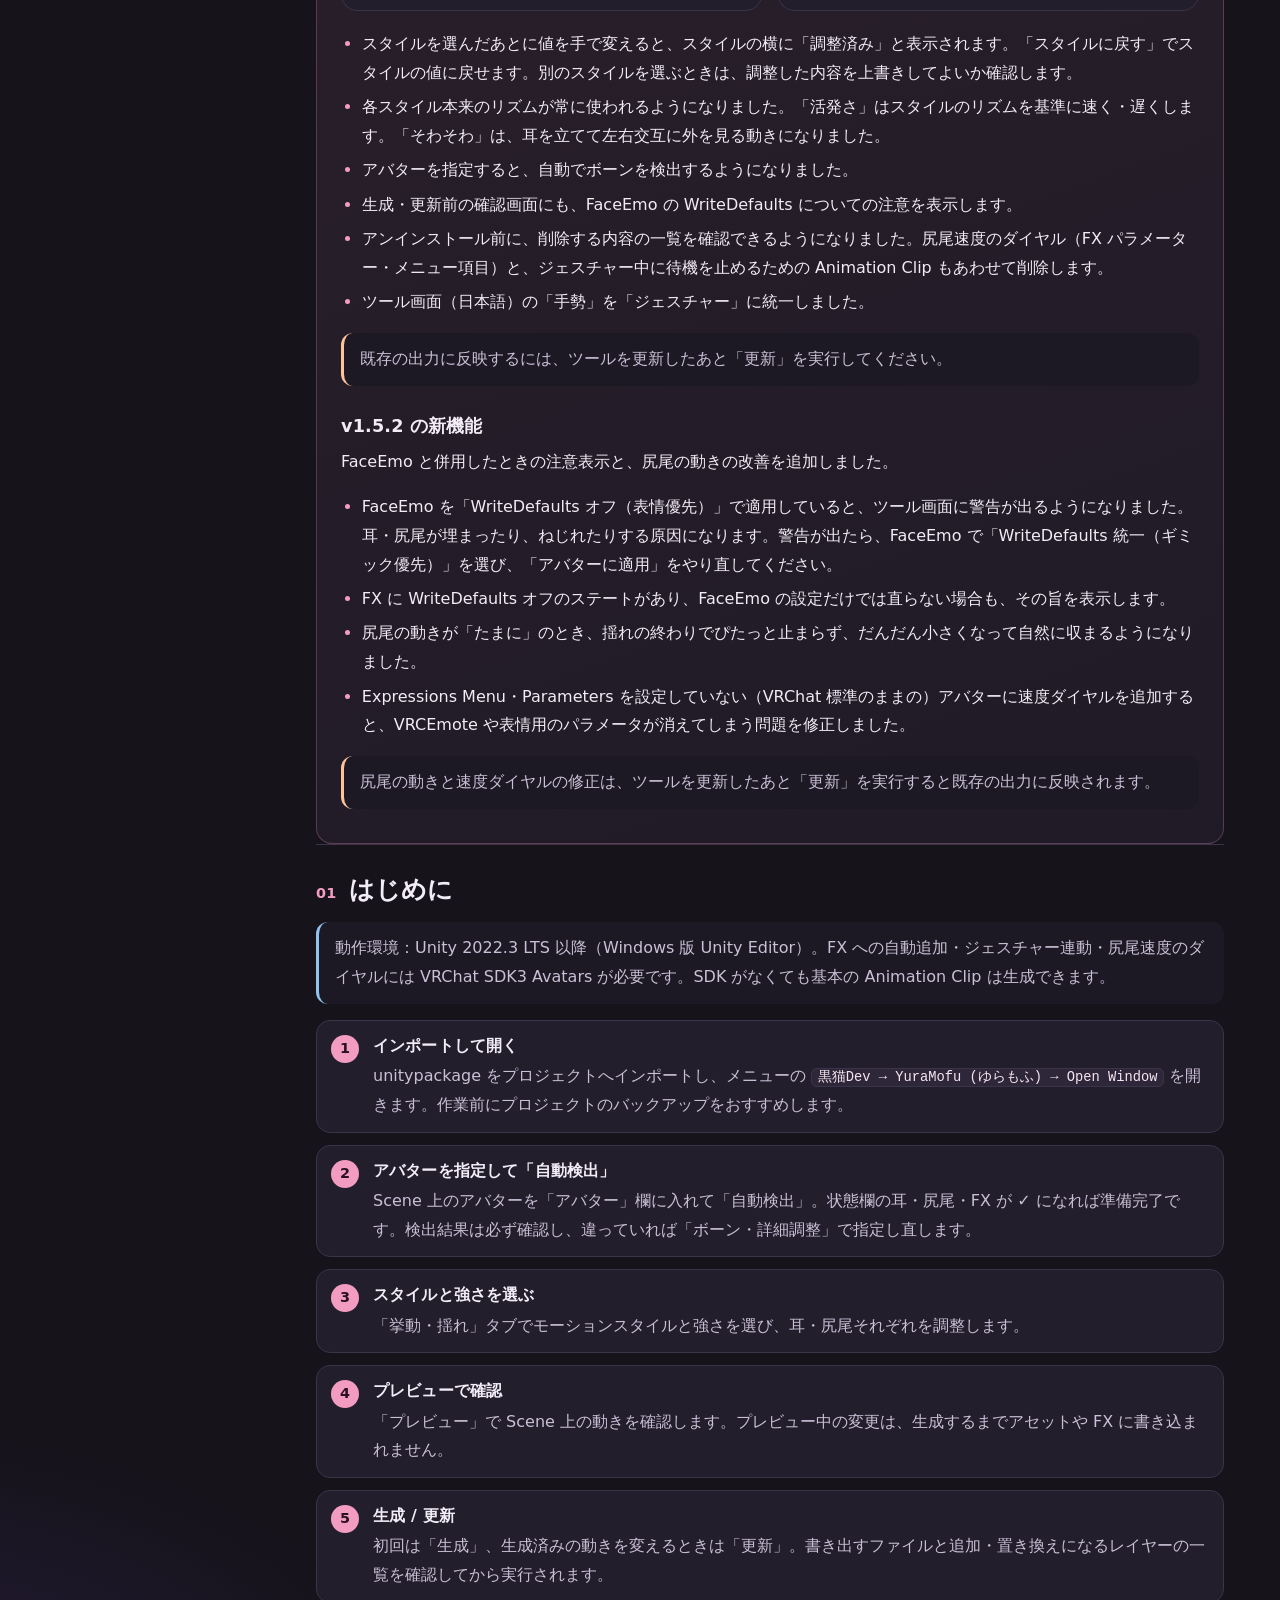
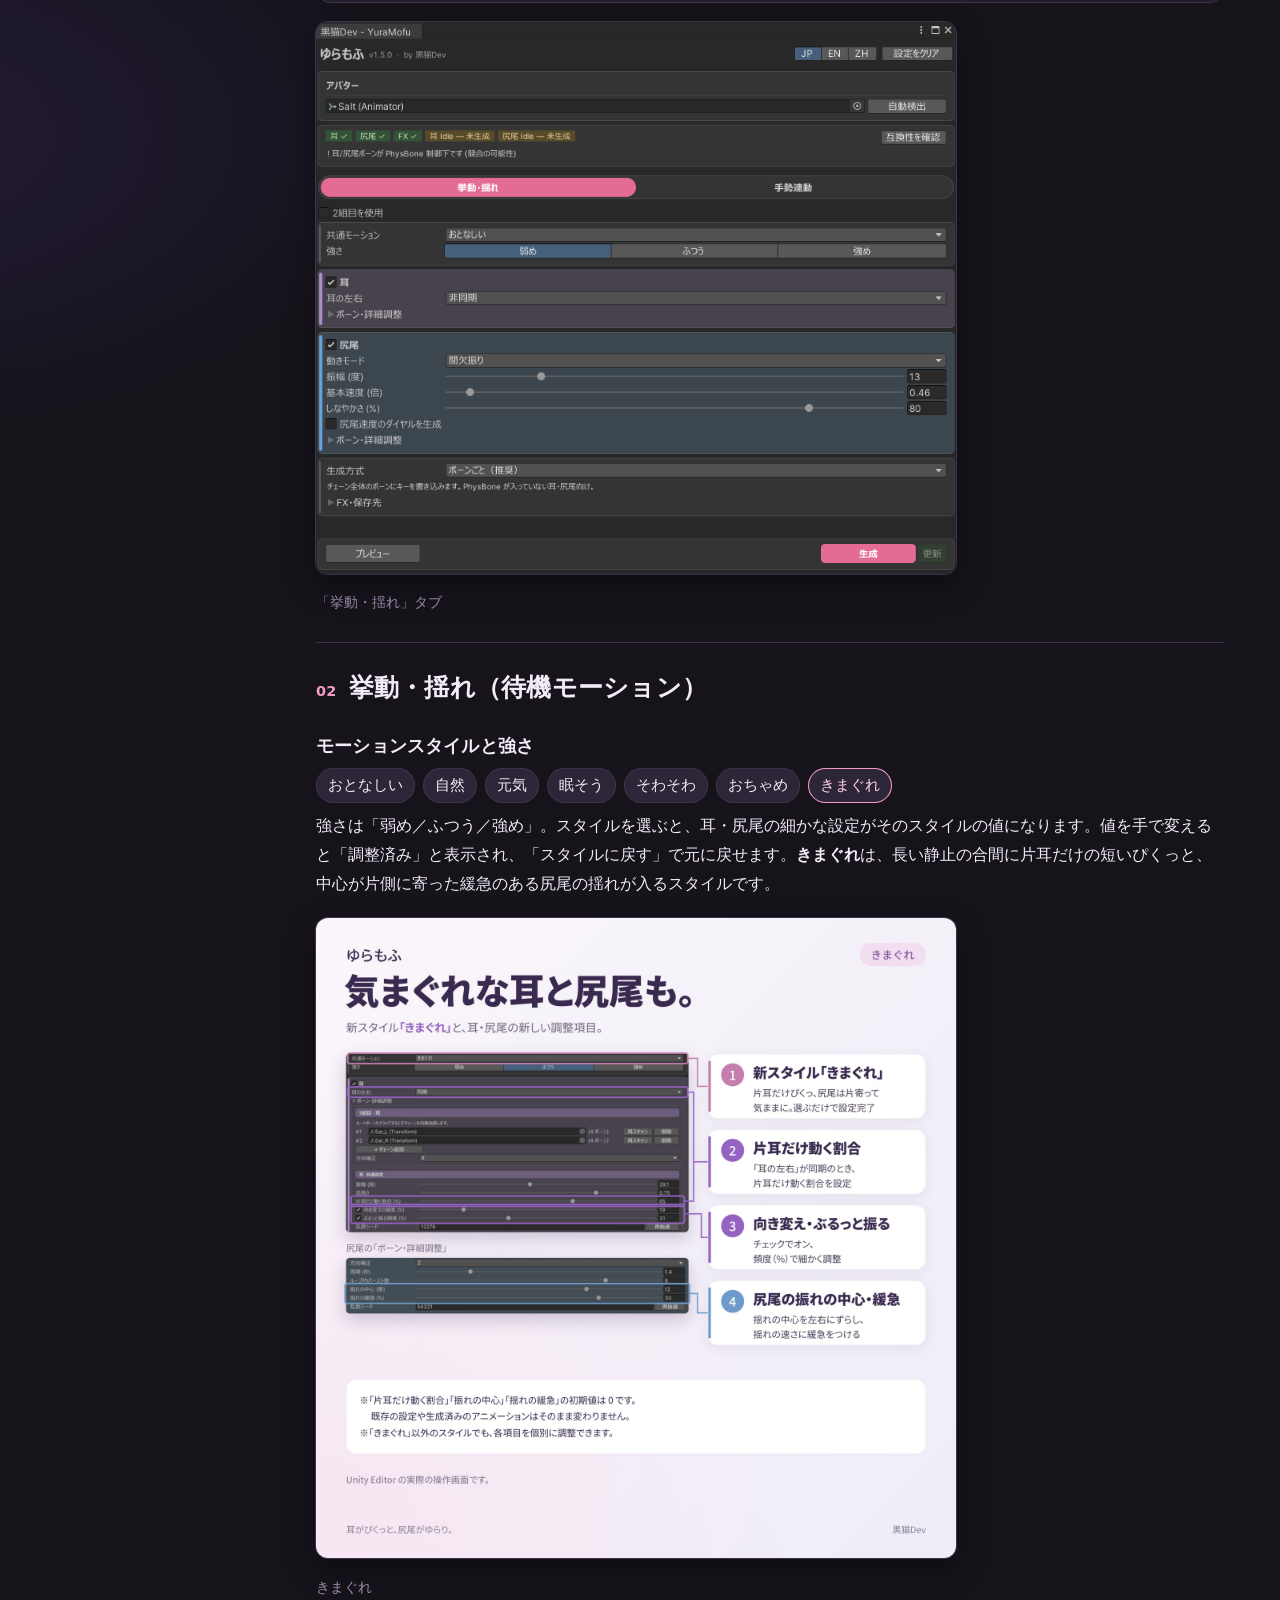
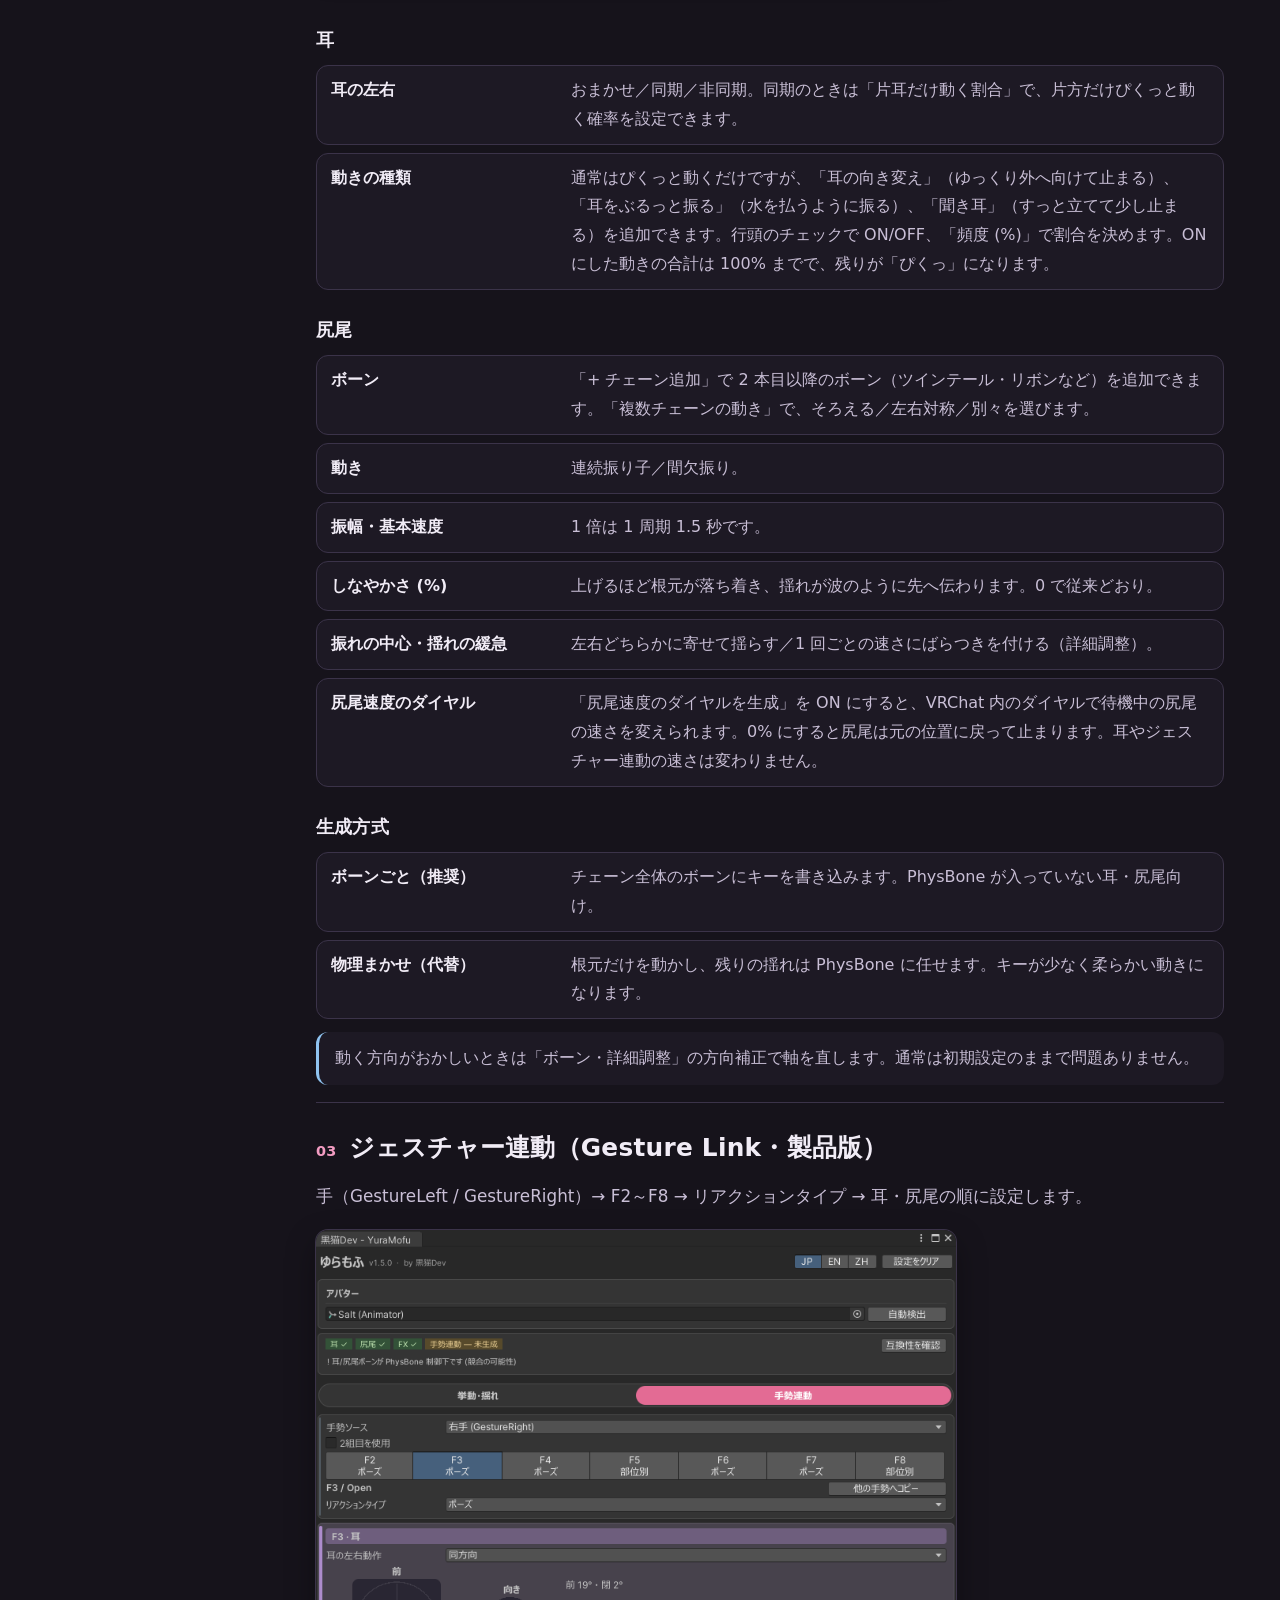
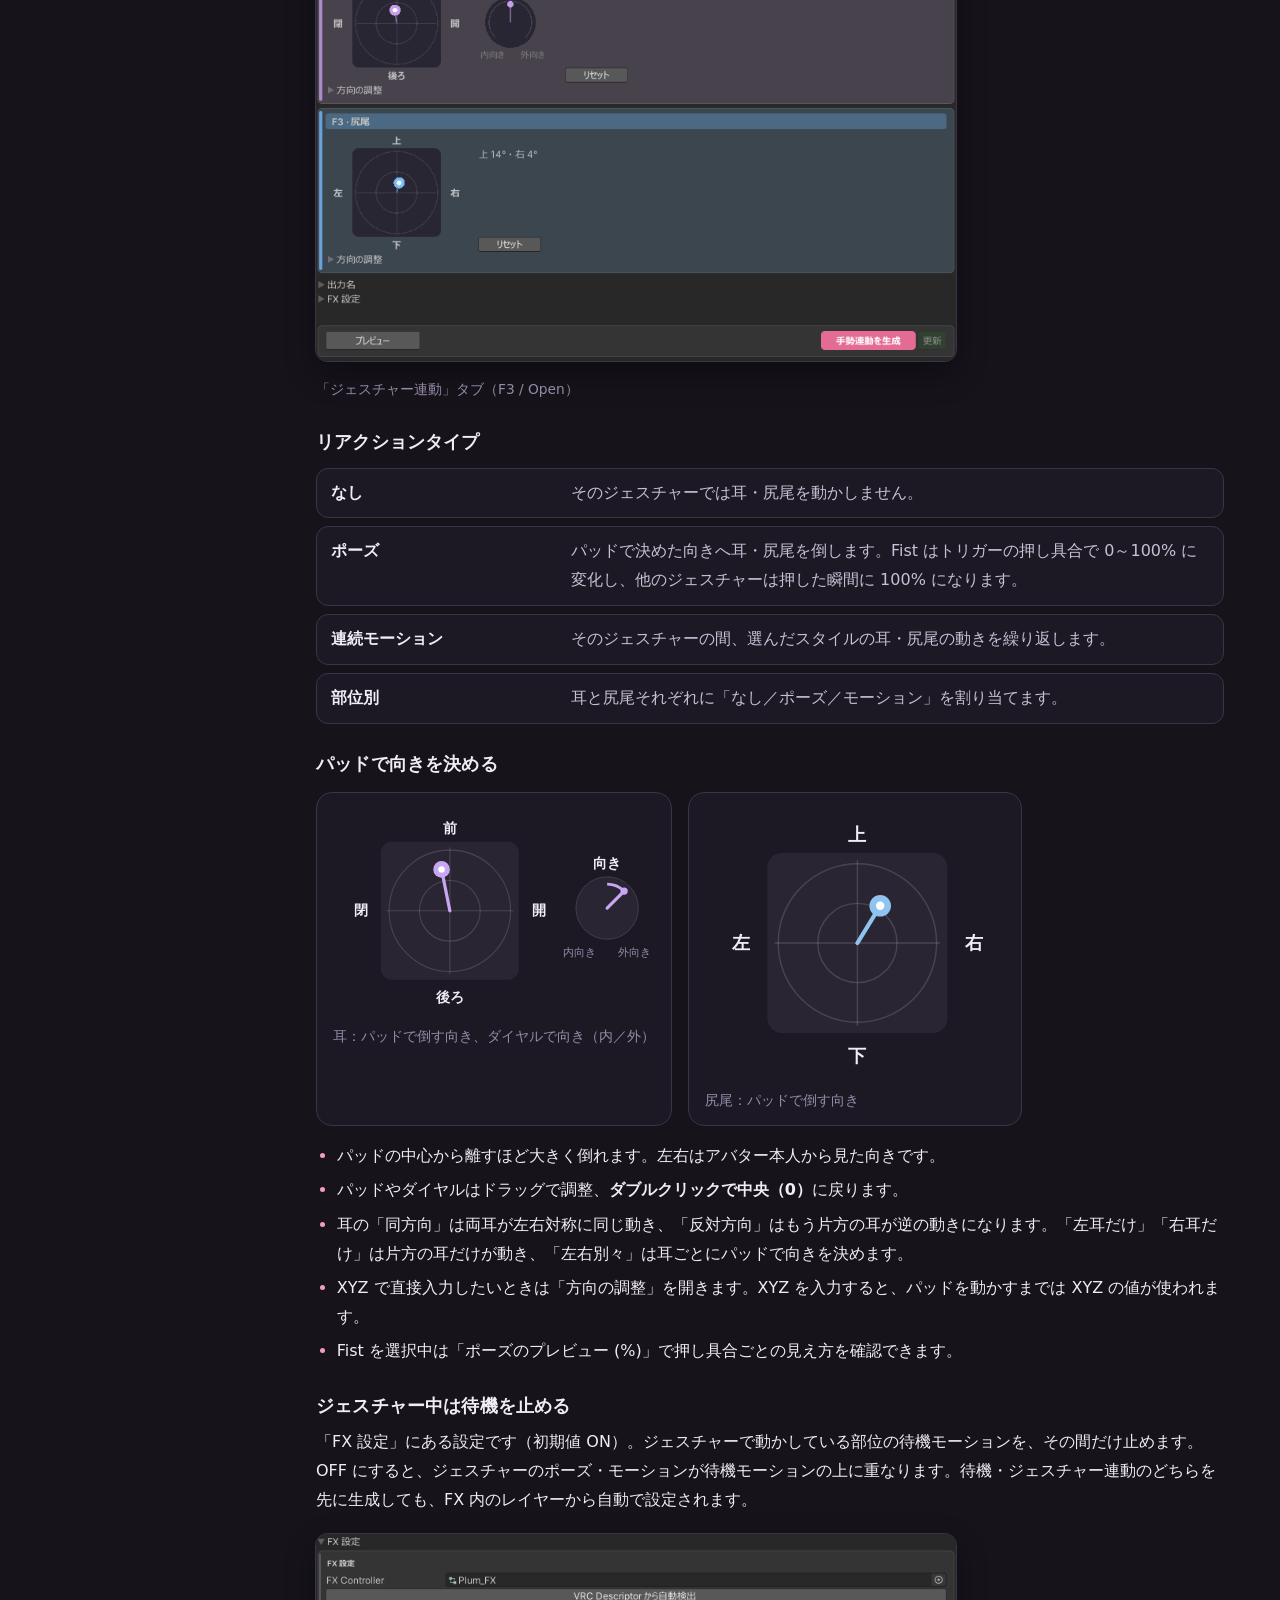
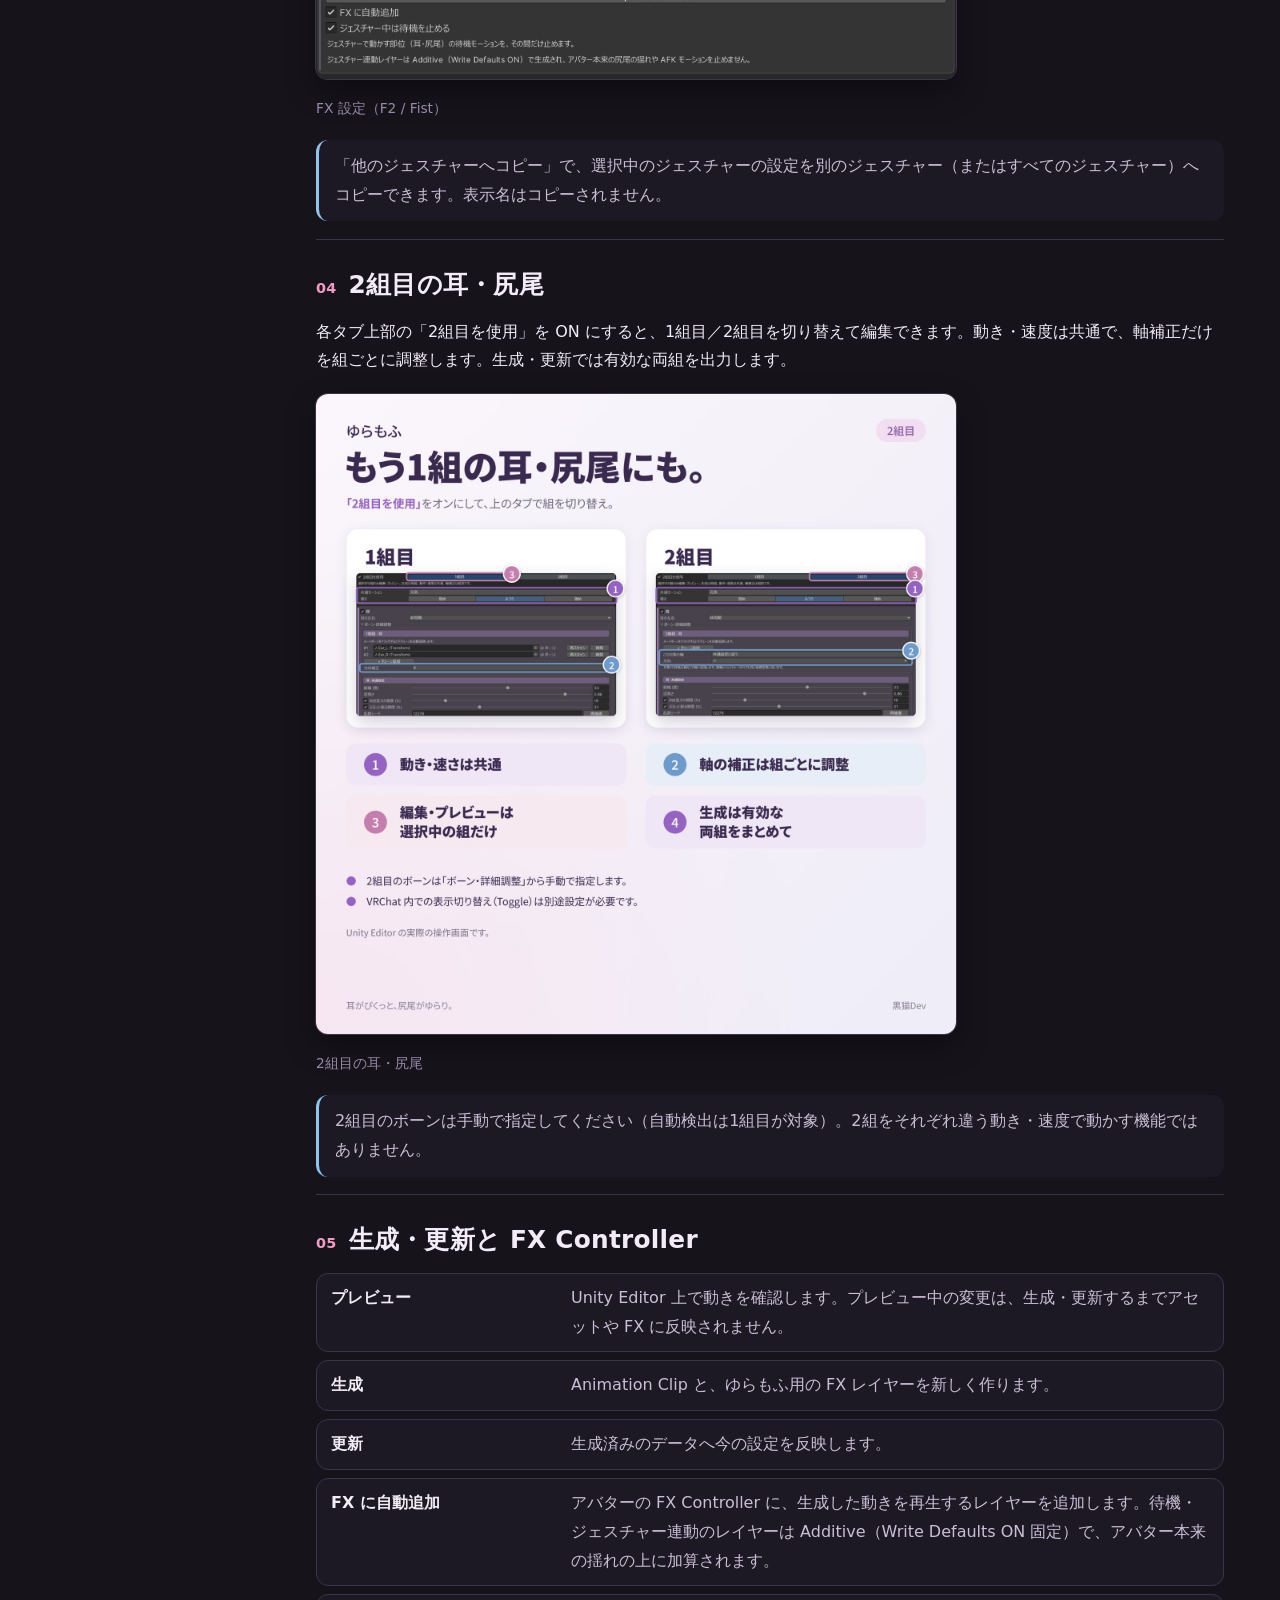
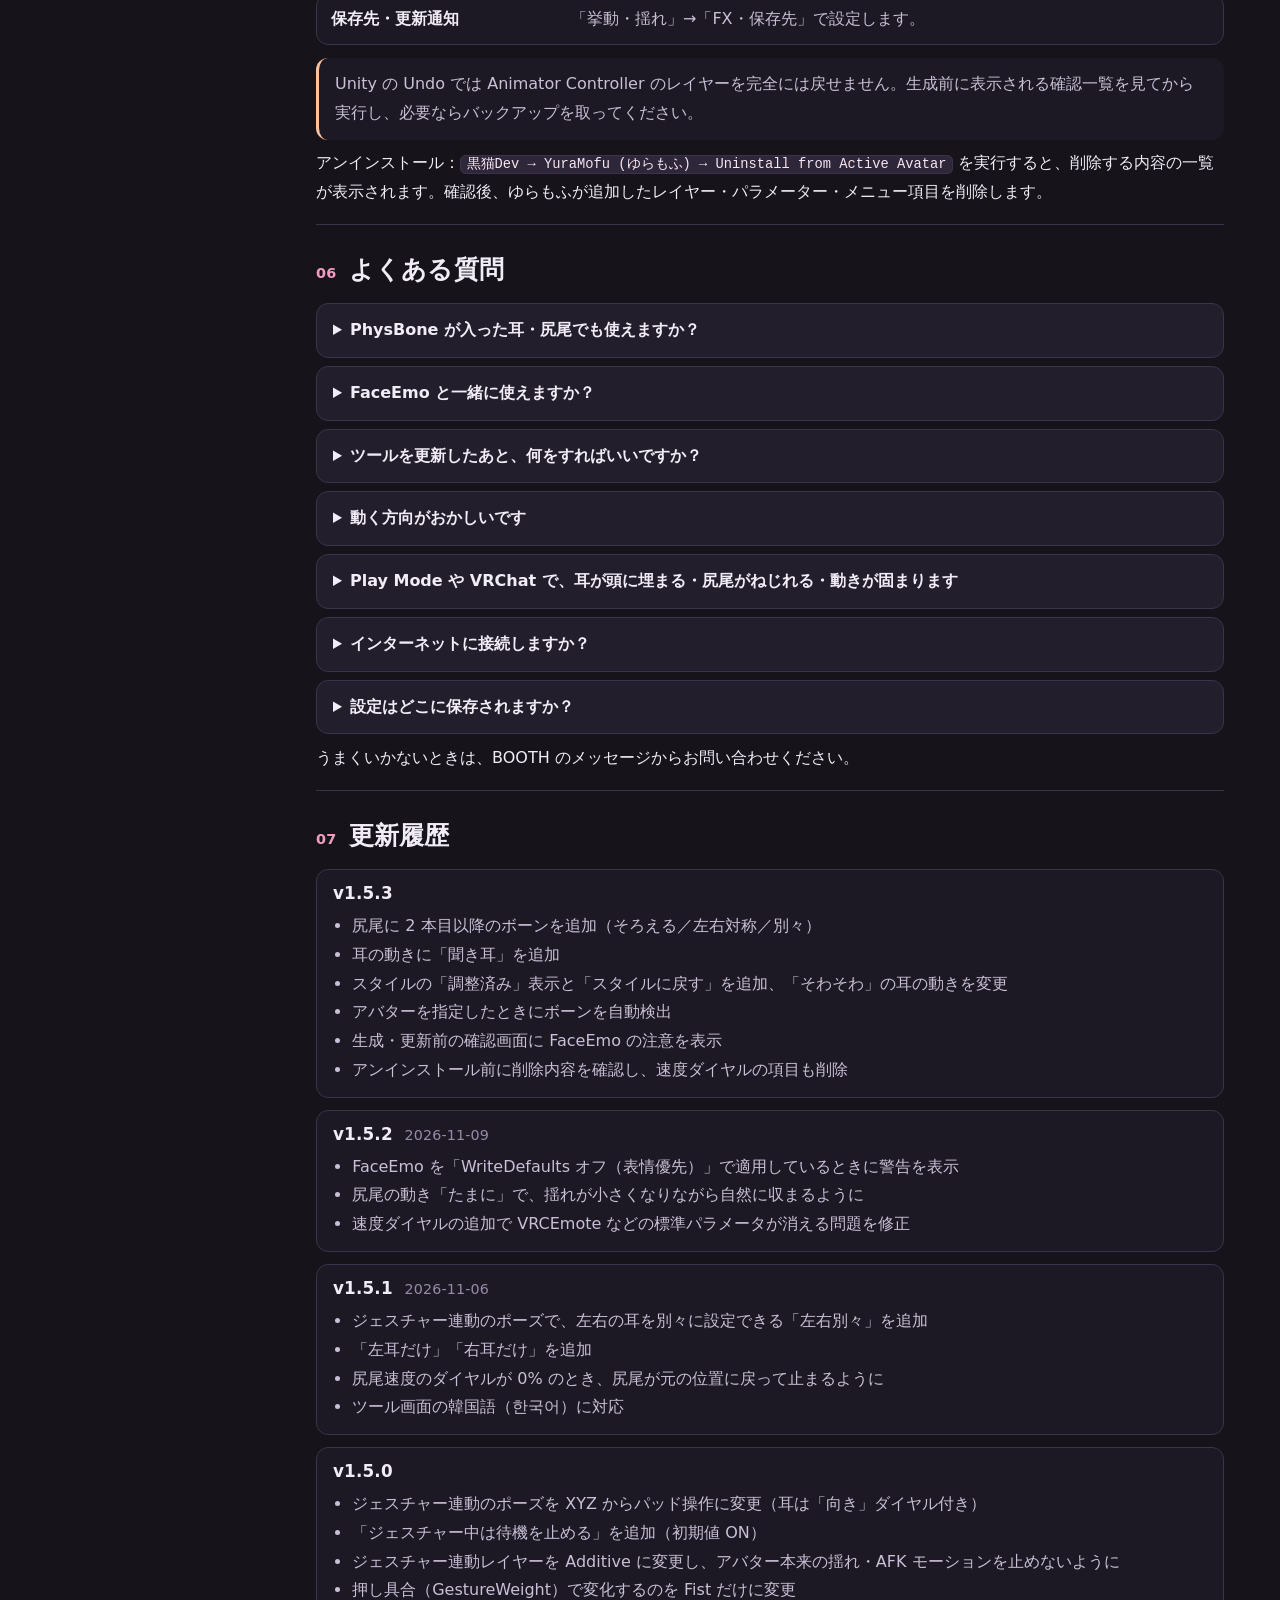
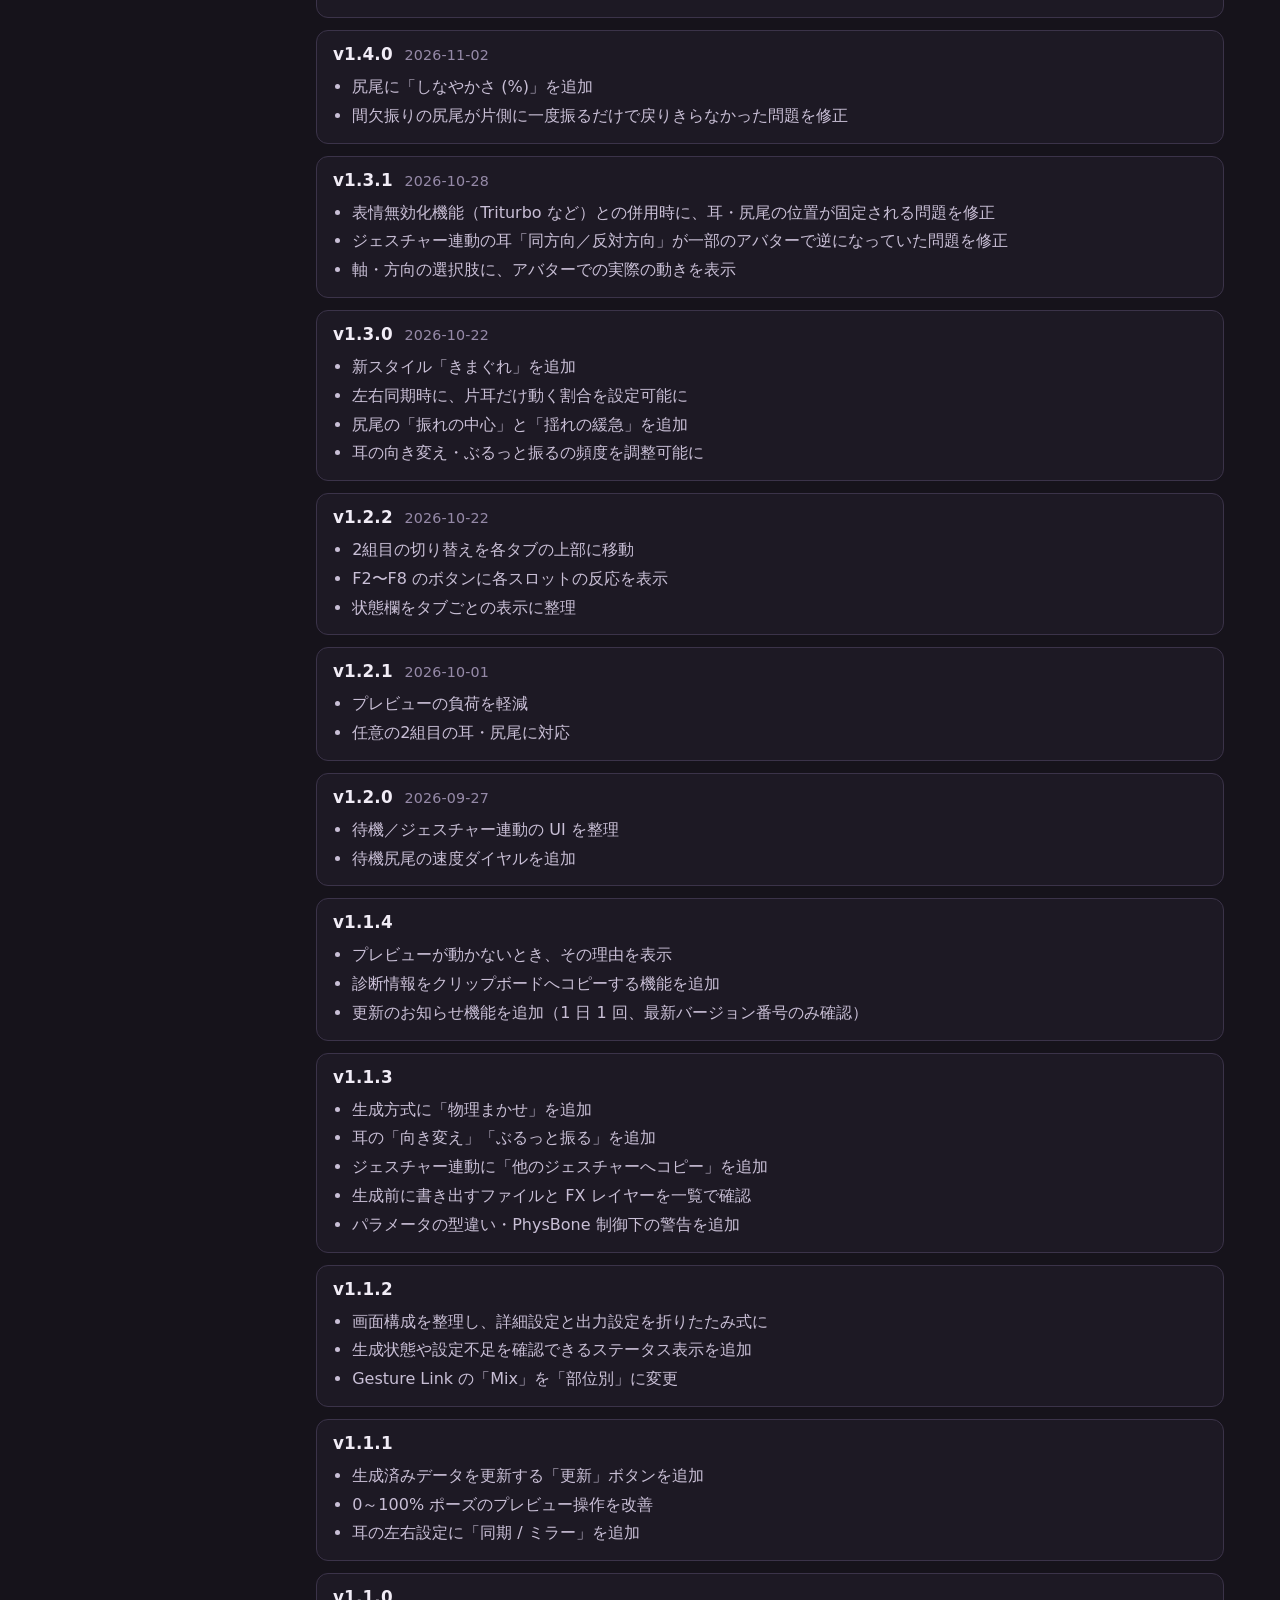
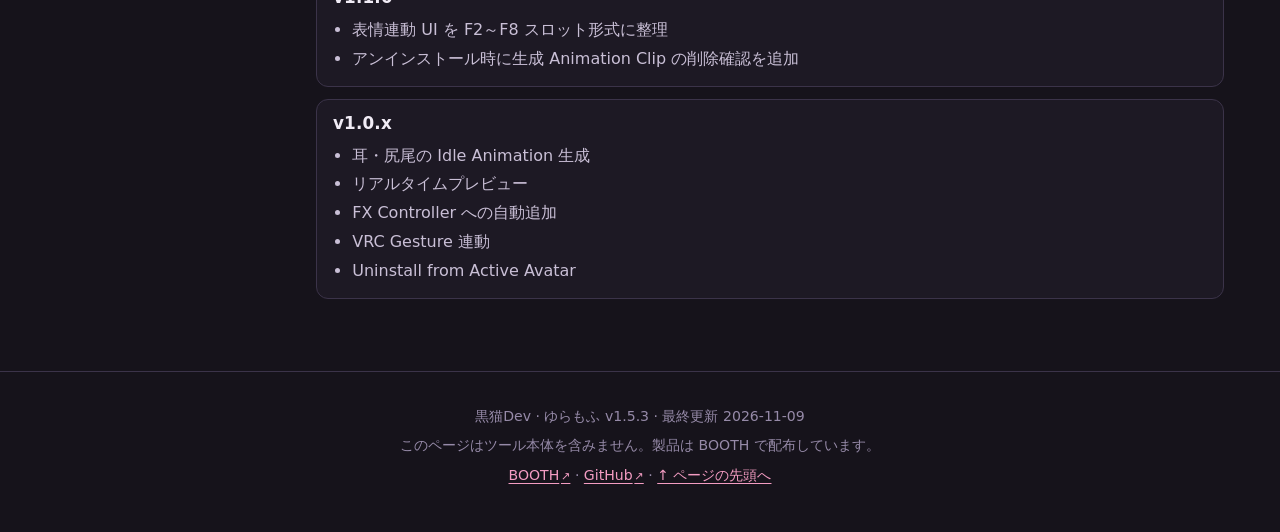
==== commit 9c3c27d1: "v1.5.3 guide" ====
--- a/index.html
+++ b/index.html
@@ -21,41 +21,42 @@
 </head>
 <body id="top">
 <a class="skip" href="#main">本文へ移動</a>
-<header class="bar"><a class="brand" href="#top"><img src="favicon.svg" alt="" width="28" height="28">ゆらもふ <span>v1.5.2</span></a><nav class="langs" aria-label="Language"><a href="index.html" aria-current="page" hreflang="ja" lang="ja">日本語</a><a href="en.html" hreflang="en" lang="en">English</a><a href="zh.html" hreflang="zh-Hant" lang="zh-Hant">繁體中文</a><a href="ko.html" hreflang="ko" lang="ko">한국어</a></nav></header>
+<header class="bar"><a class="brand" href="#top"><img src="favicon.svg" alt="" width="28" height="28">ゆらもふ <span>v1.5.3</span></a><nav class="langs" aria-label="Language"><a href="index.html" aria-current="page" hreflang="ja" lang="ja">日本語</a><a href="en.html" hreflang="en" lang="en">English</a><a href="zh.html" hreflang="zh-Hant" lang="zh-Hant">繁體中文</a><a href="ko.html" hreflang="ko" lang="ko">한국어</a></nav></header>
 <div class="hero">
 <div class="hero-copy"><p class="eyebrow">YURAMOFU · USER GUIDE</p><h1>耳がぴくっと、<br>尻尾がゆらり。</h1><p class="lead">ゆらもふは、耳・尻尾のボーンから待機モーションやジェスチャー連動のアニメーションを作る Unity Editor 拡張です。プレビューで確かめてから生成し、FX Controller へのレイヤー追加まで自動で行えます。</p>
 <div class="buttons"><a class="btn" href="#start">はじめての設定</a><a class="btn ghost" href="https://booth.pm/ja/items/8229167" target="_blank" rel="noopener">BOOTH 商品ページ ↗</a></div>
-<p class="badge">製品版 v1.5.2 に対応</p></div>
+<p class="badge">製品版 v1.5.3 に対応</p></div>
 <a class="hero-art zoom" href="assets/v150/main.jpg" data-caption="ゆらもふのメイン画像"><img src="assets/v150/main.jpg" alt="ゆらもふのメイン画像" width="1024" height="1024" fetchpriority="high"></a></div>
 <div class="layout">
-<nav class="toc" aria-label="もくじ"><p>もくじ</p><ol><li><a href="#new"><span class="num">★</span>v1.5.2 の新機能</a></li><li><a href="#start"><span class="num">01</span>はじめに</a></li><li><a href="#idle"><span class="num">02</span>挙動・揺れ（待機）</a></li><li><a href="#gesture"><span class="num">03</span>手勢連動</a></li><li><a href="#set2"><span class="num">04</span>2組目の耳・尻尾</a></li><li><a href="#output"><span class="num">05</span>生成・FX</a></li><li><a href="#faq"><span class="num">06</span>よくある質問</a></li><li><a href="#log"><span class="num">07</span>更新履歴</a></li></ol></nav>
+<nav class="toc" aria-label="もくじ"><p>もくじ</p><ol><li><a href="#new"><span class="num">★</span>v1.5.3 の新機能</a></li><li><a href="#start"><span class="num">01</span>はじめに</a></li><li><a href="#idle"><span class="num">02</span>挙動・揺れ（待機）</a></li><li><a href="#gesture"><span class="num">03</span>ジェスチャー連動</a></li><li><a href="#set2"><span class="num">04</span>2組目の耳・尻尾</a></li><li><a href="#output"><span class="num">05</span>生成・FX</a></li><li><a href="#faq"><span class="num">06</span>よくある質問</a></li><li><a href="#log"><span class="num">07</span>更新履歴</a></li></ol></nav>
 <main id="main">
-<section id="new" class="sec new"><h2><span class="num">★</span>v1.5.2 の新機能</h2><p class="lead">FaceEmo と併用したときの注意表示と、尻尾の動きの改善を追加しました。</p>
+<section id="new" class="sec new"><h2><span class="num">★</span>v1.5.3 の新機能</h2><p class="lead">尻尾に 2 本目以降のボーンを追加できるようになりました。ツインテールやエプロンのリボンなど、尻尾以外の揺れものもまとめて動かせます。</p>
+<figure class="shot "><a class="zoom" href="assets/v150/tail_chains.gif" data-caption="エプロンの左右のリボンを 1 組の尻尾として動かした例（そろえる／左右対称／別々）"><img src="assets/v150/tail_chains.gif" alt="エプロンの左右のリボンを 1 組の尻尾として動かした例（そろえる／左右対称／別々）" width="810" height="378" loading="lazy" decoding="async"></a><figcaption>エプロンの左右のリボンを 1 組の尻尾として動かした例（そろえる／左右対称／別々）</figcaption></figure>
+<div class="cards"><article class="card"><a class="zoom" href="assets/v150/ui_tail_chains.png" data-caption="尻尾のボーンを追加"><img src="assets/v150/ui_tail_chains.png" alt="尻尾のボーンを追加" width="704" height="372" loading="lazy" decoding="async"></a><h4>尻尾のボーンを追加</h4><p>「ボーン・詳細調整」の「+ チェーン追加」で 2 本目以降を追加します。強さ・速さなどの設定はすべてのチェーンで共通です。2 本以上あるときは「複数チェーンの動き」で、<strong>そろえる</strong>（同じ向きに揺れる）／<strong>左右対称</strong>（1 本目と鏡写し）／<strong>別々</strong>（それぞれのタイミング）を選びます。</p></article><article class="card"><a class="zoom" href="assets/v150/ui_ear_listen.png" data-caption="耳の「聞き耳」"><img src="assets/v150/ui_ear_listen.png" alt="耳の「聞き耳」" width="676" height="190" loading="lazy" decoding="async"></a><h4>耳の「聞き耳」</h4><p>たまに耳をすっと立て、少し止まってから戻します。向き変え・ぶるっと振ると同じく、行頭のチェックと「頻度 (%)」で設定します。ON にした動きの合計は 100% までで、残りが「ぴくっ」になります。</p></article></div>
+<ul class="list"><li>スタイルを選んだあとに値を手で変えると、スタイルの横に「調整済み」と表示されます。「スタイルに戻す」でスタイルの値に戻せます。別のスタイルを選ぶときは、調整した内容を上書きしてよいか確認します。</li><li>各スタイル本来のリズムが常に使われるようになりました。「活発さ」はスタイルのリズムを基準に速く・遅くします。「そわそわ」は、耳を立てて左右交互に外を見る動きになりました。</li><li>アバターを指定すると、自動でボーンを検出するようになりました。</li><li>生成・更新前の確認画面にも、FaceEmo の WriteDefaults についての注意を表示します。</li><li>アンインストール前に、削除する内容の一覧を確認できるようになりました。尻尾速度のダイヤル（FX パラメーター・メニュー項目）と、ジェスチャー中に待機を止めるための Animation Clip もあわせて削除します。</li><li>ツール画面（日本語）の「手勢」を「ジェスチャー」に統一しました。</li></ul>
+<p class="note warn">既存の出力に反映するには、ツールを更新したあと「更新」を実行してください。</p>
+<h3>v1.5.2 の新機能</h3>
+<p>FaceEmo と併用したときの注意表示と、尻尾の動きの改善を追加しました。</p>
 <ul class="list"><li>FaceEmo を「WriteDefaults オフ（表情優先）」で適用していると、ツール画面に警告が出るようになりました。耳・尻尾が埋まったり、ねじれたりする原因になります。警告が出たら、FaceEmo で「WriteDefaults 統一（ギミック優先）」を選び、「アバターに適用」をやり直してください。</li><li>FX に WriteDefaults オフのステートがあり、FaceEmo の設定だけでは直らない場合も、その旨を表示します。</li><li>尻尾の動きが「たまに」のとき、揺れの終わりでぴたっと止まらず、だんだん小さくなって自然に収まるようになりました。</li><li>Expressions Menu・Parameters を設定していない（VRChat 標準のままの）アバターに速度ダイヤルを追加すると、VRCEmote や表情用のパラメータが消えてしまう問題を修正しました。</li></ul>
-<p class="note warn">尻尾の動きと速度ダイヤルの修正は、ツールを更新したあと「更新」を実行すると既存の出力に反映されます。</p>
-<h3>v1.5.1 の新機能</h3>
-<p>手勢連動のポーズで、左右の耳を別々に動かせるようになりました。</p>
-<div class="cards"><article class="card"><a class="zoom" href="assets/v150/ui_ear_separate.png" data-caption="左右の耳を別々に"><img src="assets/v150/ui_ear_separate.png" alt="左右の耳を別々に" width="810" height="290" loading="lazy" decoding="async"></a><h4>左右の耳を別々に</h4><p>「耳の左右動作」で「左右別々」を選ぶと、耳ごとにパッドと「向き」ダイヤルが出ます。アバターを正面から見た並び（Scene ビューと同じ向き）で、各パッドの上には耳のボーン名が出ます。パッドを外側へ動かすと耳が開きます。</p></article></div>
-<ul class="list"><li>「左耳だけ」「右耳だけ」を追加。片方の耳だけを動かし、もう片方は元の位置のままにします。</li><li>尻尾速度のダイヤルを 0% にすると、途中の角度で固まらず、尻尾が元の位置に戻って止まるようになりました。</li><li>ツール画面が韓国語（한국어）に対応。画面右上の「KO」で切り替えます。</li></ul>
-<p class="note warn">速度ダイヤルの変更は、ツールを更新したあと「更新」を実行すると既存の出力に反映されます。</p></section>
-<section id="start" class="sec"><h2><span class="num">01</span>はじめに</h2><p class="note">動作環境：Unity 2022.3 LTS 以降（Windows 版 Unity Editor）。FX への自動追加・手勢連動・尻尾速度のダイヤルには VRChat SDK3 Avatars が必要です。SDK がなくても基本の Animation Clip は生成できます。</p>
+<p class="note warn">尻尾の動きと速度ダイヤルの修正は、ツールを更新したあと「更新」を実行すると既存の出力に反映されます。</p></section>
+<section id="start" class="sec"><h2><span class="num">01</span>はじめに</h2><p class="note">動作環境：Unity 2022.3 LTS 以降（Windows 版 Unity Editor）。FX への自動追加・ジェスチャー連動・尻尾速度のダイヤルには VRChat SDK3 Avatars が必要です。SDK がなくても基本の Animation Clip は生成できます。</p>
 <ol class="steps"><li><h4>インポートして開く</h4><p>unitypackage をプロジェクトへインポートし、メニューの <code>黒猫Dev → YuraMofu (ゆらもふ) → Open Window</code> を開きます。作業前にプロジェクトのバックアップをおすすめします。</p></li><li><h4>アバターを指定して「自動検出」</h4><p>Scene 上のアバターを「アバター」欄に入れて「自動検出」。状態欄の耳・尻尾・FX が ✓ になれば準備完了です。検出結果は必ず確認し、違っていれば「ボーン・詳細調整」で指定し直します。</p></li><li><h4>スタイルと強さを選ぶ</h4><p>「挙動・揺れ」タブでモーションスタイルと強さを選び、耳・尻尾それぞれを調整します。</p></li><li><h4>プレビューで確認</h4><p>「プレビュー」で Scene 上の動きを確認します。プレビュー中の変更は、生成するまでアセットや FX に書き込まれません。</p></li><li><h4>生成 / 更新</h4><p>初回は「生成」、生成済みの動きを変えるときは「更新」。書き出すファイルと追加・置き換えになるレイヤーの一覧を確認してから実行されます。</p></li></ol>
 <figure class="shot "><a class="zoom" href="assets/v150/ui_idle.png" data-caption="「挙動・揺れ」タブ"><img src="assets/v150/ui_idle.png" alt="「挙動・揺れ」タブ" width="810" height="698" loading="lazy" decoding="async"></a><figcaption>「挙動・揺れ」タブ</figcaption></figure></section>
 <section id="idle" class="sec"><h2><span class="num">02</span>挙動・揺れ（待機モーション）</h2><h3>モーションスタイルと強さ</h3>
 <ul class="chips"><li>おとなしい</li><li>自然</li><li>元気</li><li>眠そう</li><li>そわそわ</li><li>おちゃめ</li><li>きまぐれ</li></ul>
-<p>強さは「弱め／ふつう／強め」。スタイルを選ぶと、耳・尻尾の細かな設定がそのスタイルの値になります。<strong>きまぐれ</strong>は、長い静止の合間に片耳だけの短いぴくっと、中心が片側に寄った緩急のある尻尾の揺れが入るスタイルです。</p>
+<p>強さは「弱め／ふつう／強め」。スタイルを選ぶと、耳・尻尾の細かな設定がそのスタイルの値になります。値を手で変えると「調整済み」と表示され、「スタイルに戻す」で元に戻せます。<strong>きまぐれ</strong>は、長い静止の合間に片耳だけの短いぴくっと、中心が片側に寄った緩急のある尻尾の揺れが入るスタイルです。</p>
 <figure class="shot "><a class="zoom" href="assets/v150/kimagure.jpg" data-caption="きまぐれ"><img src="assets/v150/kimagure.jpg" alt="きまぐれ" width="1600" height="1600" loading="lazy" decoding="async"></a><figcaption>きまぐれ</figcaption></figure>
 <h3>耳</h3>
-<dl class="terms"><div><dt>耳の左右</dt><dd>おまかせ／同期／非同期。同期のときは「片耳だけ動く割合」で、片方だけぴくっと動く確率を設定できます。</dd></div><div><dt>動きの種類</dt><dd>通常はぴくっと動くだけですが、「耳の向き変え」（ゆっくり外へ向けて止まる）と「耳をぶるっと振る」（水を払うように振る）を追加できます。行頭のチェックで ON/OFF、「頻度 (%)」で割合を決めます。</dd></div></dl>
+<dl class="terms"><div><dt>耳の左右</dt><dd>おまかせ／同期／非同期。同期のときは「片耳だけ動く割合」で、片方だけぴくっと動く確率を設定できます。</dd></div><div><dt>動きの種類</dt><dd>通常はぴくっと動くだけですが、「耳の向き変え」（ゆっくり外へ向けて止まる）、「耳をぶるっと振る」（水を払うように振る）、「聞き耳」（すっと立てて少し止まる）を追加できます。行頭のチェックで ON/OFF、「頻度 (%)」で割合を決めます。ON にした動きの合計は 100% までで、残りが「ぴくっ」になります。</dd></div></dl>
 <h3>尻尾</h3>
-<dl class="terms"><div><dt>動き</dt><dd>連続振り子／間欠振り。</dd></div><div><dt>振幅・基本速度</dt><dd>1 倍は 1 周期 1.5 秒です。</dd></div><div><dt>しなやかさ (%)</dt><dd>上げるほど根元が落ち着き、揺れが波のように先へ伝わります。0 で従来どおり。</dd></div><div><dt>振れの中心・揺れの緩急</dt><dd>左右どちらかに寄せて揺らす／1 回ごとの速さにばらつきを付ける（詳細調整）。</dd></div><div><dt>尻尾速度のダイヤル</dt><dd>「尻尾速度のダイヤルを生成」を ON にすると、VRChat 内のダイヤルで待機中の尻尾の速さを変えられます。0% にすると尻尾は元の位置に戻って止まります。耳や手勢連動の速さは変わりません。</dd></div></dl>
+<dl class="terms"><div><dt>ボーン</dt><dd>「+ チェーン追加」で 2 本目以降のボーン（ツインテール・リボンなど）を追加できます。「複数チェーンの動き」で、そろえる／左右対称／別々を選びます。</dd></div><div><dt>動き</dt><dd>連続振り子／間欠振り。</dd></div><div><dt>振幅・基本速度</dt><dd>1 倍は 1 周期 1.5 秒です。</dd></div><div><dt>しなやかさ (%)</dt><dd>上げるほど根元が落ち着き、揺れが波のように先へ伝わります。0 で従来どおり。</dd></div><div><dt>振れの中心・揺れの緩急</dt><dd>左右どちらかに寄せて揺らす／1 回ごとの速さにばらつきを付ける（詳細調整）。</dd></div><div><dt>尻尾速度のダイヤル</dt><dd>「尻尾速度のダイヤルを生成」を ON にすると、VRChat 内のダイヤルで待機中の尻尾の速さを変えられます。0% にすると尻尾は元の位置に戻って止まります。耳やジェスチャー連動の速さは変わりません。</dd></div></dl>
 <h3>生成方式</h3>
 <dl class="terms"><div><dt>ボーンごと（推奨）</dt><dd>チェーン全体のボーンにキーを書き込みます。PhysBone が入っていない耳・尻尾向け。</dd></div><div><dt>物理まかせ（代替）</dt><dd>根元だけを動かし、残りの揺れは PhysBone に任せます。キーが少なく柔らかい動きになります。</dd></div></dl>
 <p class="note">動く方向がおかしいときは「ボーン・詳細調整」の方向補正で軸を直します。通常は初期設定のままで問題ありません。</p></section>
-<section id="gesture" class="sec"><h2><span class="num">03</span>手勢連動（Gesture Link・製品版）</h2><p class="lead">手（GestureLeft / GestureRight）→ F2～F8 → リアクションタイプ → 耳・尻尾の順に設定します。</p>
-<figure class="shot "><a class="zoom" href="assets/v150/ui_gesture.png" data-caption="「手勢連動」タブ（F3 / Open）"><img src="assets/v150/ui_gesture.png" alt="「手勢連動」タブ（F3 / Open）" width="810" height="924" loading="lazy" decoding="async"></a><figcaption>「手勢連動」タブ（F3 / Open）</figcaption></figure>
+<section id="gesture" class="sec"><h2><span class="num">03</span>ジェスチャー連動（Gesture Link・製品版）</h2><p class="lead">手（GestureLeft / GestureRight）→ F2～F8 → リアクションタイプ → 耳・尻尾の順に設定します。</p>
+<figure class="shot "><a class="zoom" href="assets/v150/ui_gesture.png" data-caption="「ジェスチャー連動」タブ（F3 / Open）"><img src="assets/v150/ui_gesture.png" alt="「ジェスチャー連動」タブ（F3 / Open）" width="810" height="924" loading="lazy" decoding="async"></a><figcaption>「ジェスチャー連動」タブ（F3 / Open）</figcaption></figure>
 <h3>リアクションタイプ</h3>
-<dl class="terms"><div><dt>なし</dt><dd>その手勢では耳・尻尾を動かしません。</dd></div><div><dt>ポーズ</dt><dd>パッドで決めた向きへ耳・尻尾を倒します。Fist はトリガーの押し具合で 0～100% に変化し、他の手勢は押した瞬間に 100% になります。</dd></div><div><dt>連続モーション</dt><dd>その手勢の間、選んだスタイルの耳・尻尾の動きを繰り返します。</dd></div><div><dt>部位別</dt><dd>耳と尻尾それぞれに「なし／ポーズ／モーション」を割り当てます。</dd></div></dl>
+<dl class="terms"><div><dt>なし</dt><dd>そのジェスチャーでは耳・尻尾を動かしません。</dd></div><div><dt>ポーズ</dt><dd>パッドで決めた向きへ耳・尻尾を倒します。Fist はトリガーの押し具合で 0～100% に変化し、他のジェスチャーは押した瞬間に 100% になります。</dd></div><div><dt>連続モーション</dt><dd>そのジェスチャーの間、選んだスタイルの耳・尻尾の動きを繰り返します。</dd></div><div><dt>部位別</dt><dd>耳と尻尾それぞれに「なし／ポーズ／モーション」を割り当てます。</dd></div></dl>
 <h3>パッドで向きを決める</h3>
 <div class="pads"><figure class="pad"><svg viewBox="0 0 350 230" role="img" aria-label="耳：パッドで倒す向き、ダイヤルで向き（内／外）">
 <rect x="52" y="40" width="150" height="150" rx="12" class="face"/>
@@ -77,20 +78,20 @@
 </svg><figcaption>尻尾：パッドで倒す向き</figcaption></figure></div>
 <ul class="list"><li>パッドの中心から離すほど大きく倒れます。左右はアバター本人から見た向きです。</li><li>パッドやダイヤルはドラッグで調整、<strong>ダブルクリックで中央（0）</strong>に戻ります。</li><li>耳の「同方向」は両耳が左右対称に同じ動き、「反対方向」はもう片方の耳が逆の動きになります。「左耳だけ」「右耳だけ」は片方の耳だけが動き、「左右別々」は耳ごとにパッドで向きを決めます。</li><li>XYZ で直接入力したいときは「方向の調整」を開きます。XYZ を入力すると、パッドを動かすまでは XYZ の値が使われます。</li><li>Fist を選択中は「ポーズのプレビュー (%)」で押し具合ごとの見え方を確認できます。</li></ul>
 <h3>ジェスチャー中は待機を止める</h3>
-<p>「FX 設定」にある設定です（初期値 ON）。ジェスチャーで動かしている部位の待機モーションを、その間だけ止めます。OFF にすると、ジェスチャーのポーズ・モーションが待機モーションの上に重なります。待機・手勢連動のどちらを先に生成しても、FX 内のレイヤーから自動で設定されます。</p>
+<p>「FX 設定」にある設定です（初期値 ON）。ジェスチャーで動かしている部位の待機モーションを、その間だけ止めます。OFF にすると、ジェスチャーのポーズ・モーションが待機モーションの上に重なります。待機・ジェスチャー連動のどちらを先に生成しても、FX 内のレイヤーから自動で設定されます。</p>
 <figure class="shot "><a class="zoom" href="assets/v150/ui_fx.png" data-caption="FX 設定（F2 / Fist）"><img src="assets/v150/ui_fx.png" alt="FX 設定（F2 / Fist）" width="810" height="184" loading="lazy" decoding="async"></a><figcaption>FX 設定（F2 / Fist）</figcaption></figure>
-<p class="note">「他の手勢へコピー」で、選択中の手勢の設定を別の手勢（またはすべての手勢）へコピーできます。表示名はコピーされません。</p></section>
+<p class="note">「他のジェスチャーへコピー」で、選択中のジェスチャーの設定を別のジェスチャー（またはすべてのジェスチャー）へコピーできます。表示名はコピーされません。</p></section>
 <section id="set2" class="sec"><h2><span class="num">04</span>2組目の耳・尻尾</h2><p>各タブ上部の「2組目を使用」を ON にすると、1組目／2組目を切り替えて編集できます。動き・速度は共通で、軸補正だけを組ごとに調整します。生成・更新では有効な両組を出力します。</p>
 <figure class="shot "><a class="zoom" href="assets/v150/set2.jpg" data-caption="2組目の耳・尻尾"><img src="assets/v150/set2.jpg" alt="2組目の耳・尻尾" width="1600" height="1600" loading="lazy" decoding="async"></a><figcaption>2組目の耳・尻尾</figcaption></figure>
 <p class="note">2組目のボーンは手動で指定してください（自動検出は1組目が対象）。2組をそれぞれ違う動き・速度で動かす機能ではありません。</p></section>
-<section id="output" class="sec"><h2><span class="num">05</span>生成・更新と FX Controller</h2><dl class="terms"><div><dt>プレビュー</dt><dd>Unity Editor 上で動きを確認します。プレビュー中の変更は、生成・更新するまでアセットや FX に反映されません。</dd></div><div><dt>生成</dt><dd>Animation Clip と、ゆらもふ用の FX レイヤーを新しく作ります。</dd></div><div><dt>更新</dt><dd>生成済みのデータへ今の設定を反映します。</dd></div><div><dt>FX に自動追加</dt><dd>アバターの FX Controller に、生成した動きを再生するレイヤーを追加します。待機・手勢連動のレイヤーは Additive（Write Defaults ON 固定）で、アバター本来の揺れの上に加算されます。</dd></div><div><dt>保存先・更新通知</dt><dd>「挙動・揺れ」→「FX・保存先」で設定します。</dd></div></dl>
+<section id="output" class="sec"><h2><span class="num">05</span>生成・更新と FX Controller</h2><dl class="terms"><div><dt>プレビュー</dt><dd>Unity Editor 上で動きを確認します。プレビュー中の変更は、生成・更新するまでアセットや FX に反映されません。</dd></div><div><dt>生成</dt><dd>Animation Clip と、ゆらもふ用の FX レイヤーを新しく作ります。</dd></div><div><dt>更新</dt><dd>生成済みのデータへ今の設定を反映します。</dd></div><div><dt>FX に自動追加</dt><dd>アバターの FX Controller に、生成した動きを再生するレイヤーを追加します。待機・ジェスチャー連動のレイヤーは Additive（Write Defaults ON 固定）で、アバター本来の揺れの上に加算されます。</dd></div><div><dt>保存先・更新通知</dt><dd>「挙動・揺れ」→「FX・保存先」で設定します。</dd></div></dl>
 <p class="note warn">Unity の Undo では Animator Controller のレイヤーを完全には戻せません。生成前に表示される確認一覧を見てから実行し、必要ならバックアップを取ってください。</p>
-<p>アンインストール：<code>黒猫Dev → YuraMofu (ゆらもふ) → Uninstall from Active Avatar</code> で、ゆらもふが追加したレイヤーを FX から削除できます。</p></section>
-<section id="faq" class="sec"><h2><span class="num">06</span>よくある質問</h2><details><summary>PhysBone が入った耳・尻尾でも使えますか？</summary><p>使えます。状態欄の「互換性を確認」で PhysBone の Is Animated などを確認できます。揺れを PhysBone に任せたいときは生成方式を「物理まかせ」にしてください。</p></details><details><summary>FaceEmo と一緒に使えますか？</summary><p>FaceEmo → ゆらもふの順で生成してください。FaceEmo を再生成すると FX が作り直されるので、新しい FX を指定してゆらもふも再生成してください。</p></details><details><summary>ツールを更新したあと、何をすればいいですか？</summary><p>インポート後に「更新」を実行すると、既存の出力に修正が反映されます。必要な出力がない場合は「生成」を実行してください。</p></details><details><summary>動く方向がおかしいです</summary><p>待機モーションは「ボーン・詳細調整」の方向補正、手勢連動のポーズはパッドで向きを直してください。</p></details><details><summary>Play Mode や VRChat で、耳が頭に埋まる・尻尾がねじれる・動きが固まります</summary><p>FX の中で Write Defaults の ON / OFF が混ざっていると起こります。FaceEmo やフェイストラッキングの表情無効化機能（Triturbo の拡張など）が原因になることが多く、ゆらもふの待機モーション（Write Defaults ON が必要）の姿勢が崩れます。ボーンや方向の設定を変えても直りません。原因になっていそうなギミックを一時的に外して Play Mode で確認し、FX の Write Defaults を統一してください。FaceEmo を使う場合は、統一したうえで FaceEmo → ゆらもふの順で生成してください。直らない場合は <code>黒猫Dev → YuraMofu (ゆらもふ) → Copy Diagnostics</code> の結果を添えて BOOTH のメッセージでご連絡ください。</p></details><details><summary>インターネットに接続しますか？</summary><p>1 日 1 回、最新バージョンの確認だけを行います。プロジェクトやアバターの情報は送信しません。「FX・保存先」から無効にでき、オフラインでも使えます。</p></details><details><summary>設定はどこに保存されますか？</summary><p>ウィンドウの設定は、プロジェクトごとに最後の 1 組を保存します。「設定をクリア」で初期値に戻せます（生成済みのアニメーションやレイヤーは削除しません）。</p></details>
+<p>アンインストール：<code>黒猫Dev → YuraMofu (ゆらもふ) → Uninstall from Active Avatar</code> を実行すると、削除する内容の一覧が表示されます。確認後、ゆらもふが追加したレイヤー・パラメーター・メニュー項目を削除します。</p></section>
+<section id="faq" class="sec"><h2><span class="num">06</span>よくある質問</h2><details><summary>PhysBone が入った耳・尻尾でも使えますか？</summary><p>使えます。状態欄の「互換性を確認」で PhysBone の Is Animated などを確認できます。揺れを PhysBone に任せたいときは生成方式を「物理まかせ」にしてください。</p></details><details><summary>FaceEmo と一緒に使えますか？</summary><p>FaceEmo → ゆらもふの順で生成してください。FaceEmo を再生成すると FX が作り直されるので、新しい FX を指定してゆらもふも再生成してください。</p></details><details><summary>ツールを更新したあと、何をすればいいですか？</summary><p>インポート後に「更新」を実行すると、既存の出力に修正が反映されます。必要な出力がない場合は「生成」を実行してください。</p></details><details><summary>動く方向がおかしいです</summary><p>待機モーションは「ボーン・詳細調整」の方向補正、ジェスチャー連動のポーズはパッドで向きを直してください。</p></details><details><summary>Play Mode や VRChat で、耳が頭に埋まる・尻尾がねじれる・動きが固まります</summary><p>FX の中で Write Defaults の ON / OFF が混ざっていると起こります。FaceEmo やフェイストラッキングの表情無効化機能（Triturbo の拡張など）が原因になることが多く、ゆらもふの待機モーション（Write Defaults ON が必要）の姿勢が崩れます。ボーンや方向の設定を変えても直りません。原因になっていそうなギミックを一時的に外して Play Mode で確認し、FX の Write Defaults を統一してください。FaceEmo を使う場合は、統一したうえで FaceEmo → ゆらもふの順で生成してください。直らない場合は <code>黒猫Dev → YuraMofu (ゆらもふ) → Copy Diagnostics</code> の結果を添えて BOOTH のメッセージでご連絡ください。</p></details><details><summary>インターネットに接続しますか？</summary><p>1 日 1 回、最新バージョンの確認だけを行います。プロジェクトやアバターの情報は送信しません。「FX・保存先」から無効にでき、オフラインでも使えます。</p></details><details><summary>設定はどこに保存されますか？</summary><p>ウィンドウの設定は、プロジェクトごとに最後の 1 組を保存します。「設定をクリア」で初期値に戻せます（生成済みのアニメーションやレイヤーは削除しません）。</p></details>
 <p>うまくいかないときは、BOOTH のメッセージからお問い合わせください。</p></section>
-<section id="log" class="sec"><h2><span class="num">07</span>更新履歴</h2><div class="log"><article><h3>v1.5.2 <span>2026-11-09</span></h3><ul><li>FaceEmo を「WriteDefaults オフ（表情優先）」で適用しているときに警告を表示</li><li>尻尾の動き「たまに」で、揺れが小さくなりながら自然に収まるように</li><li>速度ダイヤルの追加で VRCEmote などの標準パラメータが消える問題を修正</li></ul></article><article><h3>v1.5.1 <span>2026-11-06</span></h3><ul><li>手勢連動のポーズで、左右の耳を別々に設定できる「左右別々」を追加</li><li>「左耳だけ」「右耳だけ」を追加</li><li>尻尾速度のダイヤルが 0% のとき、尻尾が元の位置に戻って止まるように</li><li>ツール画面の韓国語（한국어）に対応</li></ul></article><article><h3>v1.5.0</h3><ul><li>手勢連動のポーズを XYZ からパッド操作に変更（耳は「向き」ダイヤル付き）</li><li>「ジェスチャー中は待機を止める」を追加（初期値 ON）</li><li>手勢連動レイヤーを Additive に変更し、アバター本来の揺れ・AFK モーションを止めないように</li><li>押し具合（GestureWeight）で変化するのを Fist だけに変更</li></ul></article><article><h3>v1.4.0 <span>2026-11-02</span></h3><ul><li>尻尾に「しなやかさ (%)」を追加</li><li>間欠振りの尻尾が片側に一度振るだけで戻りきらなかった問題を修正</li></ul></article><article><h3>v1.3.1 <span>2026-10-28</span></h3><ul><li>表情無効化機能（Triturbo など）との併用時に、耳・尻尾の位置が固定される問題を修正</li><li>手勢連動の耳「同方向／反対方向」が一部のアバターで逆になっていた問題を修正</li><li>軸・方向の選択肢に、アバターでの実際の動きを表示</li></ul></article><article><h3>v1.3.0 <span>2026-10-22</span></h3><ul><li>新スタイル「きまぐれ」を追加</li><li>左右同期時に、片耳だけ動く割合を設定可能に</li><li>尻尾の「振れの中心」と「揺れの緩急」を追加</li><li>耳の向き変え・ぶるっと振るの頻度を調整可能に</li></ul></article><article><h3>v1.2.2 <span>2026-10-22</span></h3><ul><li>2組目の切り替えを各タブの上部に移動</li><li>F2〜F8 のボタンに各スロットの反応を表示</li><li>状態欄をタブごとの表示に整理</li></ul></article><article><h3>v1.2.1 <span>2026-10-01</span></h3><ul><li>プレビューの負荷を軽減</li><li>任意の2組目の耳・尻尾に対応</li></ul></article><article><h3>v1.2.0 <span>2026-09-27</span></h3><ul><li>待機／手勢連動の UI を整理</li><li>待機尻尾の速度ダイヤルを追加</li></ul></article><article><h3>v1.1.4</h3><ul><li>プレビューが動かないとき、その理由を表示</li><li>診断情報をクリップボードへコピーする機能を追加</li><li>更新のお知らせ機能を追加（1 日 1 回、最新バージョン番号のみ確認）</li></ul></article><article><h3>v1.1.3</h3><ul><li>生成方式に「物理まかせ」を追加</li><li>耳の「向き変え」「ぶるっと振る」を追加</li><li>手勢連動に「他の手勢へコピー」を追加</li><li>生成前に書き出すファイルと FX レイヤーを一覧で確認</li><li>パラメータの型違い・PhysBone 制御下の警告を追加</li></ul></article><article><h3>v1.1.2</h3><ul><li>画面構成を整理し、詳細設定と出力設定を折りたたみ式に</li><li>生成状態や設定不足を確認できるステータス表示を追加</li><li>Gesture Link の「Mix」を「部位別」に変更</li></ul></article><article><h3>v1.1.1</h3><ul><li>生成済みデータを更新する「更新」ボタンを追加</li><li>0～100% ポーズのプレビュー操作を改善</li><li>耳の左右設定に「同期 / ミラー」を追加</li></ul></article><article><h3>v1.1.0</h3><ul><li>表情連動 UI を F2～F8 スロット形式に整理</li><li>アンインストール時に生成 Animation Clip の削除確認を追加</li></ul></article><article><h3>v1.0.x</h3><ul><li>耳・尻尾の Idle Animation 生成</li><li>リアルタイムプレビュー</li><li>FX Controller への自動追加</li><li>VRC Gesture 連動</li><li>Uninstall from Active Avatar</li></ul></article></div></section>
+<section id="log" class="sec"><h2><span class="num">07</span>更新履歴</h2><div class="log"><article><h3>v1.5.3</h3><ul><li>尻尾に 2 本目以降のボーンを追加（そろえる／左右対称／別々）</li><li>耳の動きに「聞き耳」を追加</li><li>スタイルの「調整済み」表示と「スタイルに戻す」を追加、「そわそわ」の耳の動きを変更</li><li>アバターを指定したときにボーンを自動検出</li><li>生成・更新前の確認画面に FaceEmo の注意を表示</li><li>アンインストール前に削除内容を確認し、速度ダイヤルの項目も削除</li></ul></article><article><h3>v1.5.2 <span>2026-11-09</span></h3><ul><li>FaceEmo を「WriteDefaults オフ（表情優先）」で適用しているときに警告を表示</li><li>尻尾の動き「たまに」で、揺れが小さくなりながら自然に収まるように</li><li>速度ダイヤルの追加で VRCEmote などの標準パラメータが消える問題を修正</li></ul></article><article><h3>v1.5.1 <span>2026-11-06</span></h3><ul><li>ジェスチャー連動のポーズで、左右の耳を別々に設定できる「左右別々」を追加</li><li>「左耳だけ」「右耳だけ」を追加</li><li>尻尾速度のダイヤルが 0% のとき、尻尾が元の位置に戻って止まるように</li><li>ツール画面の韓国語（한국어）に対応</li></ul></article><article><h3>v1.5.0</h3><ul><li>ジェスチャー連動のポーズを XYZ からパッド操作に変更（耳は「向き」ダイヤル付き）</li><li>「ジェスチャー中は待機を止める」を追加（初期値 ON）</li><li>ジェスチャー連動レイヤーを Additive に変更し、アバター本来の揺れ・AFK モーションを止めないように</li><li>押し具合（GestureWeight）で変化するのを Fist だけに変更</li></ul></article><article><h3>v1.4.0 <span>2026-11-02</span></h3><ul><li>尻尾に「しなやかさ (%)」を追加</li><li>間欠振りの尻尾が片側に一度振るだけで戻りきらなかった問題を修正</li></ul></article><article><h3>v1.3.1 <span>2026-10-28</span></h3><ul><li>表情無効化機能（Triturbo など）との併用時に、耳・尻尾の位置が固定される問題を修正</li><li>ジェスチャー連動の耳「同方向／反対方向」が一部のアバターで逆になっていた問題を修正</li><li>軸・方向の選択肢に、アバターでの実際の動きを表示</li></ul></article><article><h3>v1.3.0 <span>2026-10-22</span></h3><ul><li>新スタイル「きまぐれ」を追加</li><li>左右同期時に、片耳だけ動く割合を設定可能に</li><li>尻尾の「振れの中心」と「揺れの緩急」を追加</li><li>耳の向き変え・ぶるっと振るの頻度を調整可能に</li></ul></article><article><h3>v1.2.2 <span>2026-10-22</span></h3><ul><li>2組目の切り替えを各タブの上部に移動</li><li>F2〜F8 のボタンに各スロットの反応を表示</li><li>状態欄をタブごとの表示に整理</li></ul></article><article><h3>v1.2.1 <span>2026-10-01</span></h3><ul><li>プレビューの負荷を軽減</li><li>任意の2組目の耳・尻尾に対応</li></ul></article><article><h3>v1.2.0 <span>2026-09-27</span></h3><ul><li>待機／ジェスチャー連動の UI を整理</li><li>待機尻尾の速度ダイヤルを追加</li></ul></article><article><h3>v1.1.4</h3><ul><li>プレビューが動かないとき、その理由を表示</li><li>診断情報をクリップボードへコピーする機能を追加</li><li>更新のお知らせ機能を追加（1 日 1 回、最新バージョン番号のみ確認）</li></ul></article><article><h3>v1.1.3</h3><ul><li>生成方式に「物理まかせ」を追加</li><li>耳の「向き変え」「ぶるっと振る」を追加</li><li>ジェスチャー連動に「他のジェスチャーへコピー」を追加</li><li>生成前に書き出すファイルと FX レイヤーを一覧で確認</li><li>パラメータの型違い・PhysBone 制御下の警告を追加</li></ul></article><article><h3>v1.1.2</h3><ul><li>画面構成を整理し、詳細設定と出力設定を折りたたみ式に</li><li>生成状態や設定不足を確認できるステータス表示を追加</li><li>Gesture Link の「Mix」を「部位別」に変更</li></ul></article><article><h3>v1.1.1</h3><ul><li>生成済みデータを更新する「更新」ボタンを追加</li><li>0～100% ポーズのプレビュー操作を改善</li><li>耳の左右設定に「同期 / ミラー」を追加</li></ul></article><article><h3>v1.1.0</h3><ul><li>表情連動 UI を F2～F8 スロット形式に整理</li><li>アンインストール時に生成 Animation Clip の削除確認を追加</li></ul></article><article><h3>v1.0.x</h3><ul><li>耳・尻尾の Idle Animation 生成</li><li>リアルタイムプレビュー</li><li>FX Controller への自動追加</li><li>VRC Gesture 連動</li><li>Uninstall from Active Avatar</li></ul></article></div></section>
 </main></div>
-<footer class="foot"><p>黒猫Dev · ゆらもふ v1.5.2 · 最終更新 2026-11-09</p><p>このページはツール本体を含みません。製品は BOOTH で配布しています。</p>
+<footer class="foot"><p>黒猫Dev · ゆらもふ v1.5.3 · 最終更新 2026-11-09</p><p>このページはツール本体を含みません。製品は BOOTH で配布しています。</p>
 <p><a href="https://booth.pm/ja/items/8229167" target="_blank" rel="noopener">BOOTH<span class="ext" aria-hidden="true">↗</span></a> · <a href="https://github.com/kuroneko11375/yuramofu-guide" target="_blank" rel="noopener">GitHub<span class="ext" aria-hidden="true">↗</span></a> · <a href="#top">↑ ページの先頭へ</a></p></footer>
 <dialog id="viewer" aria-label="画像を拡大"><button type="button" class="close" aria-label="閉じる">×</button><figure><img alt=""><figcaption></figcaption></figure></dialog>
 </body>
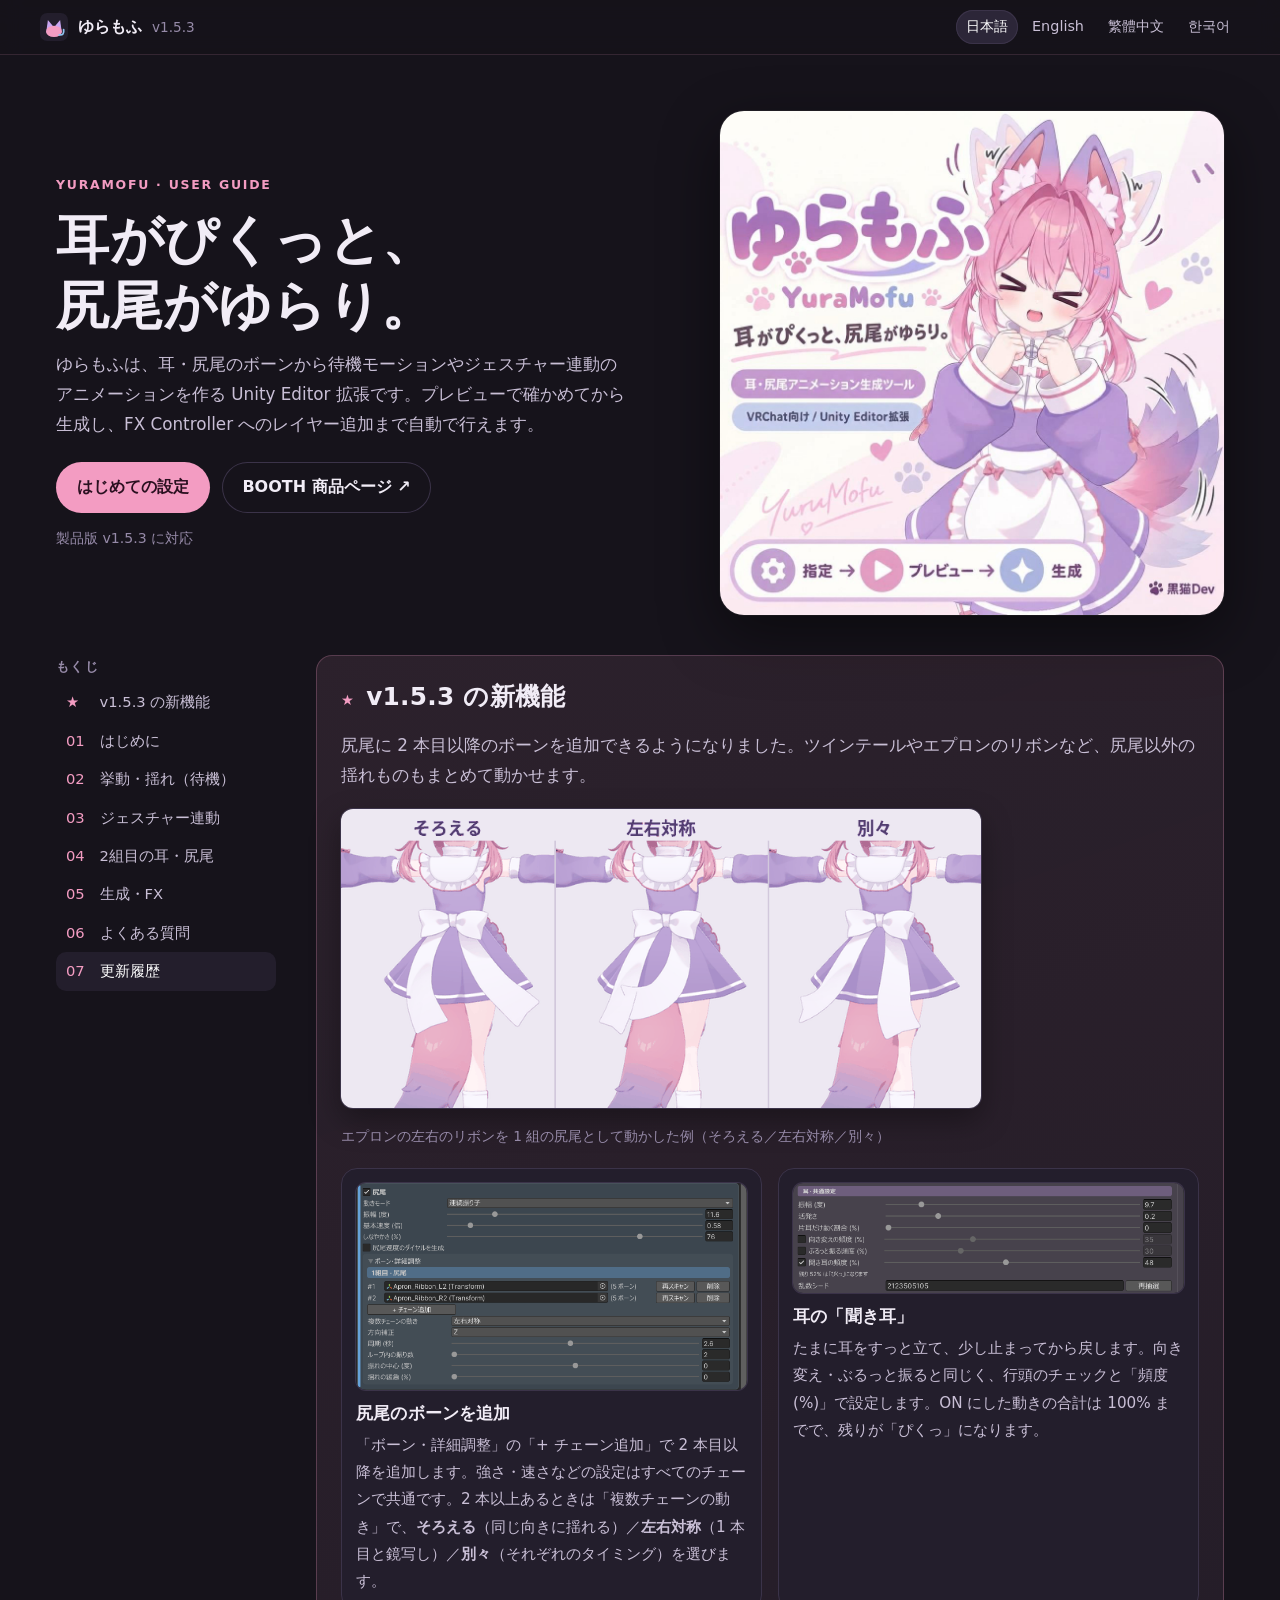
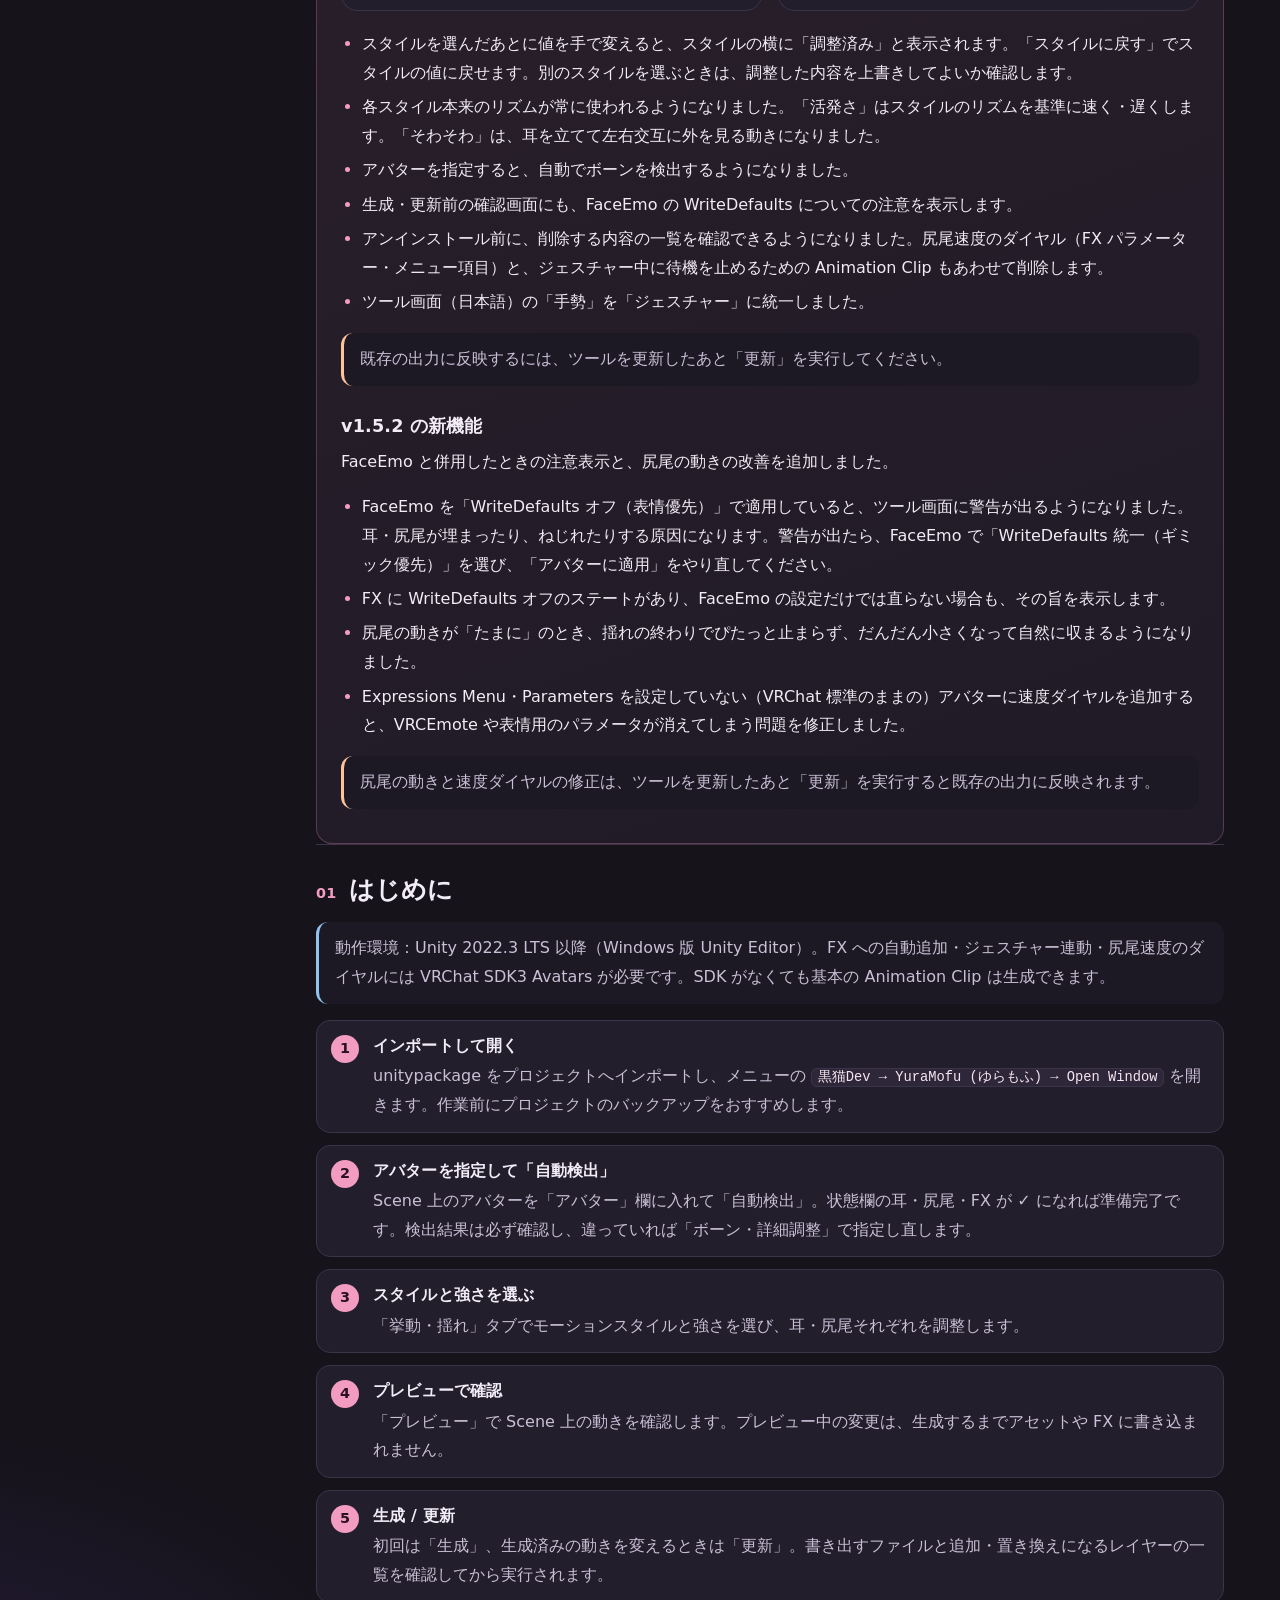
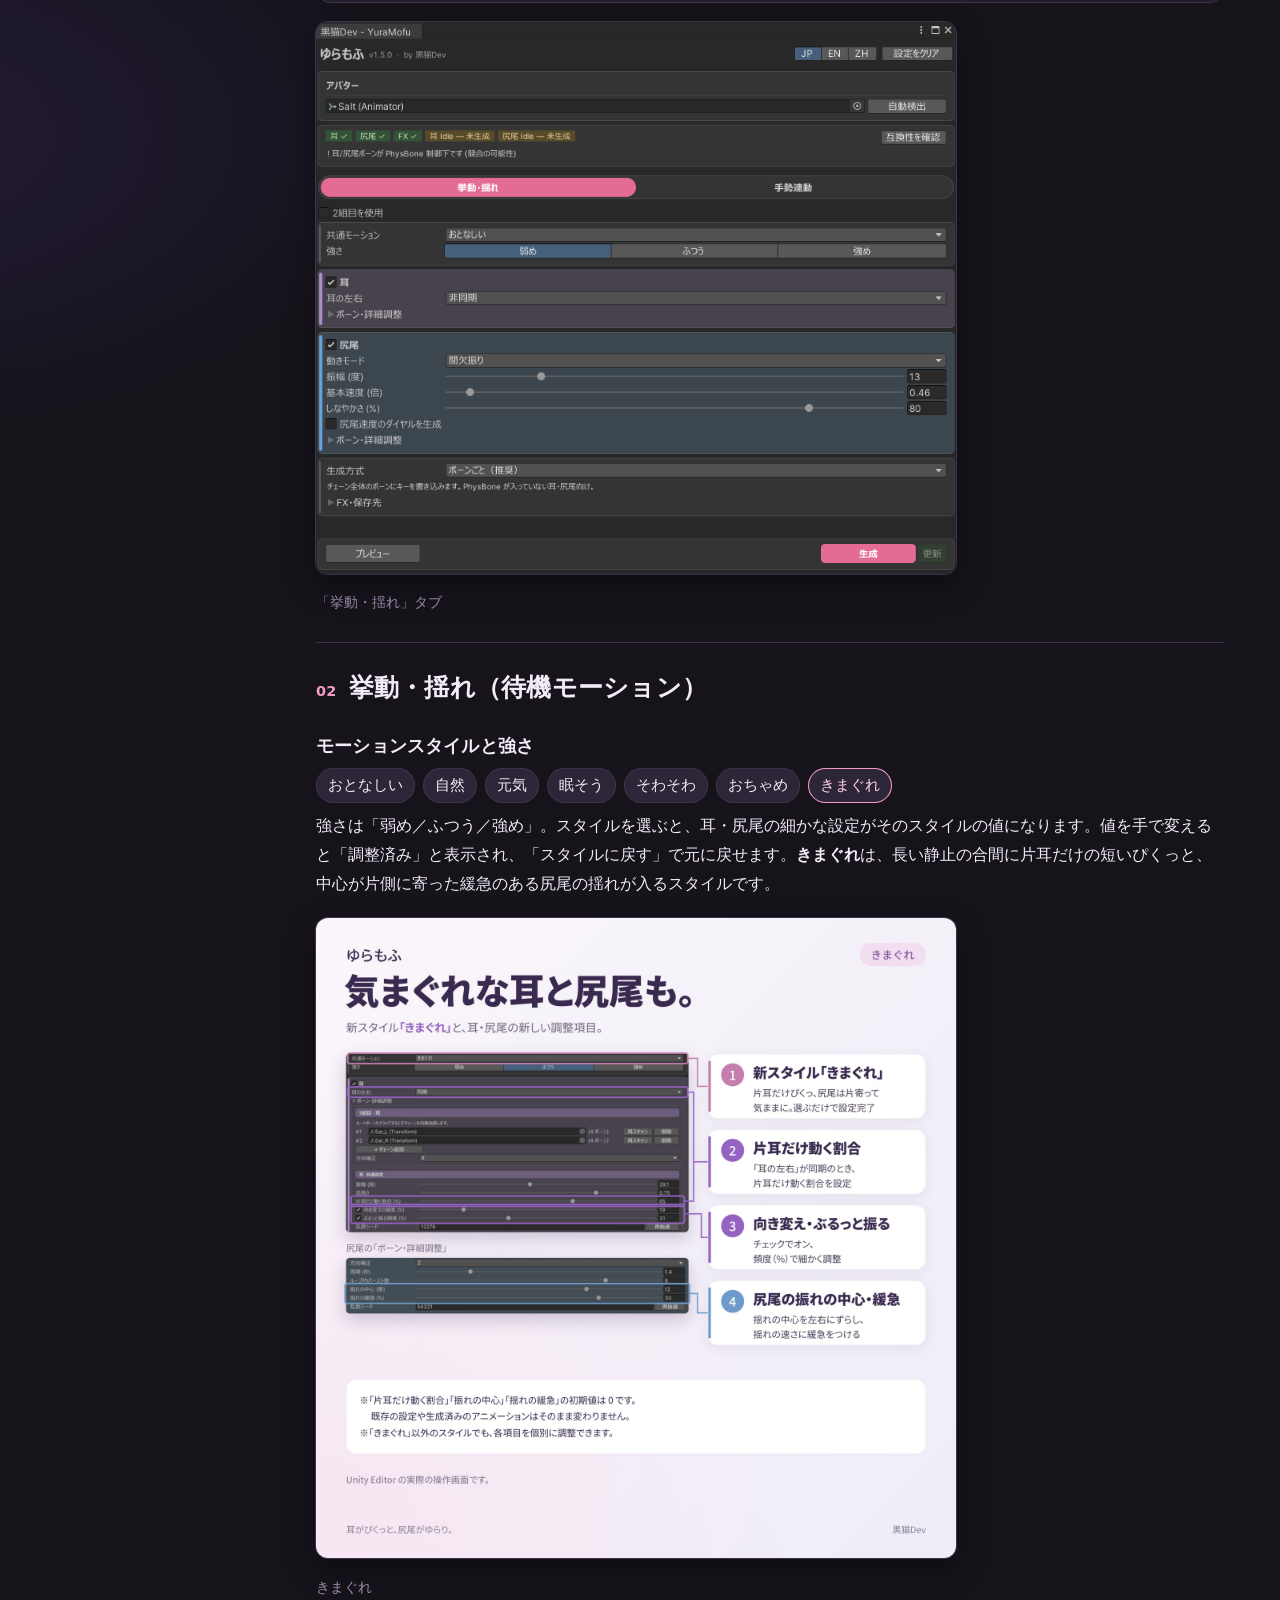
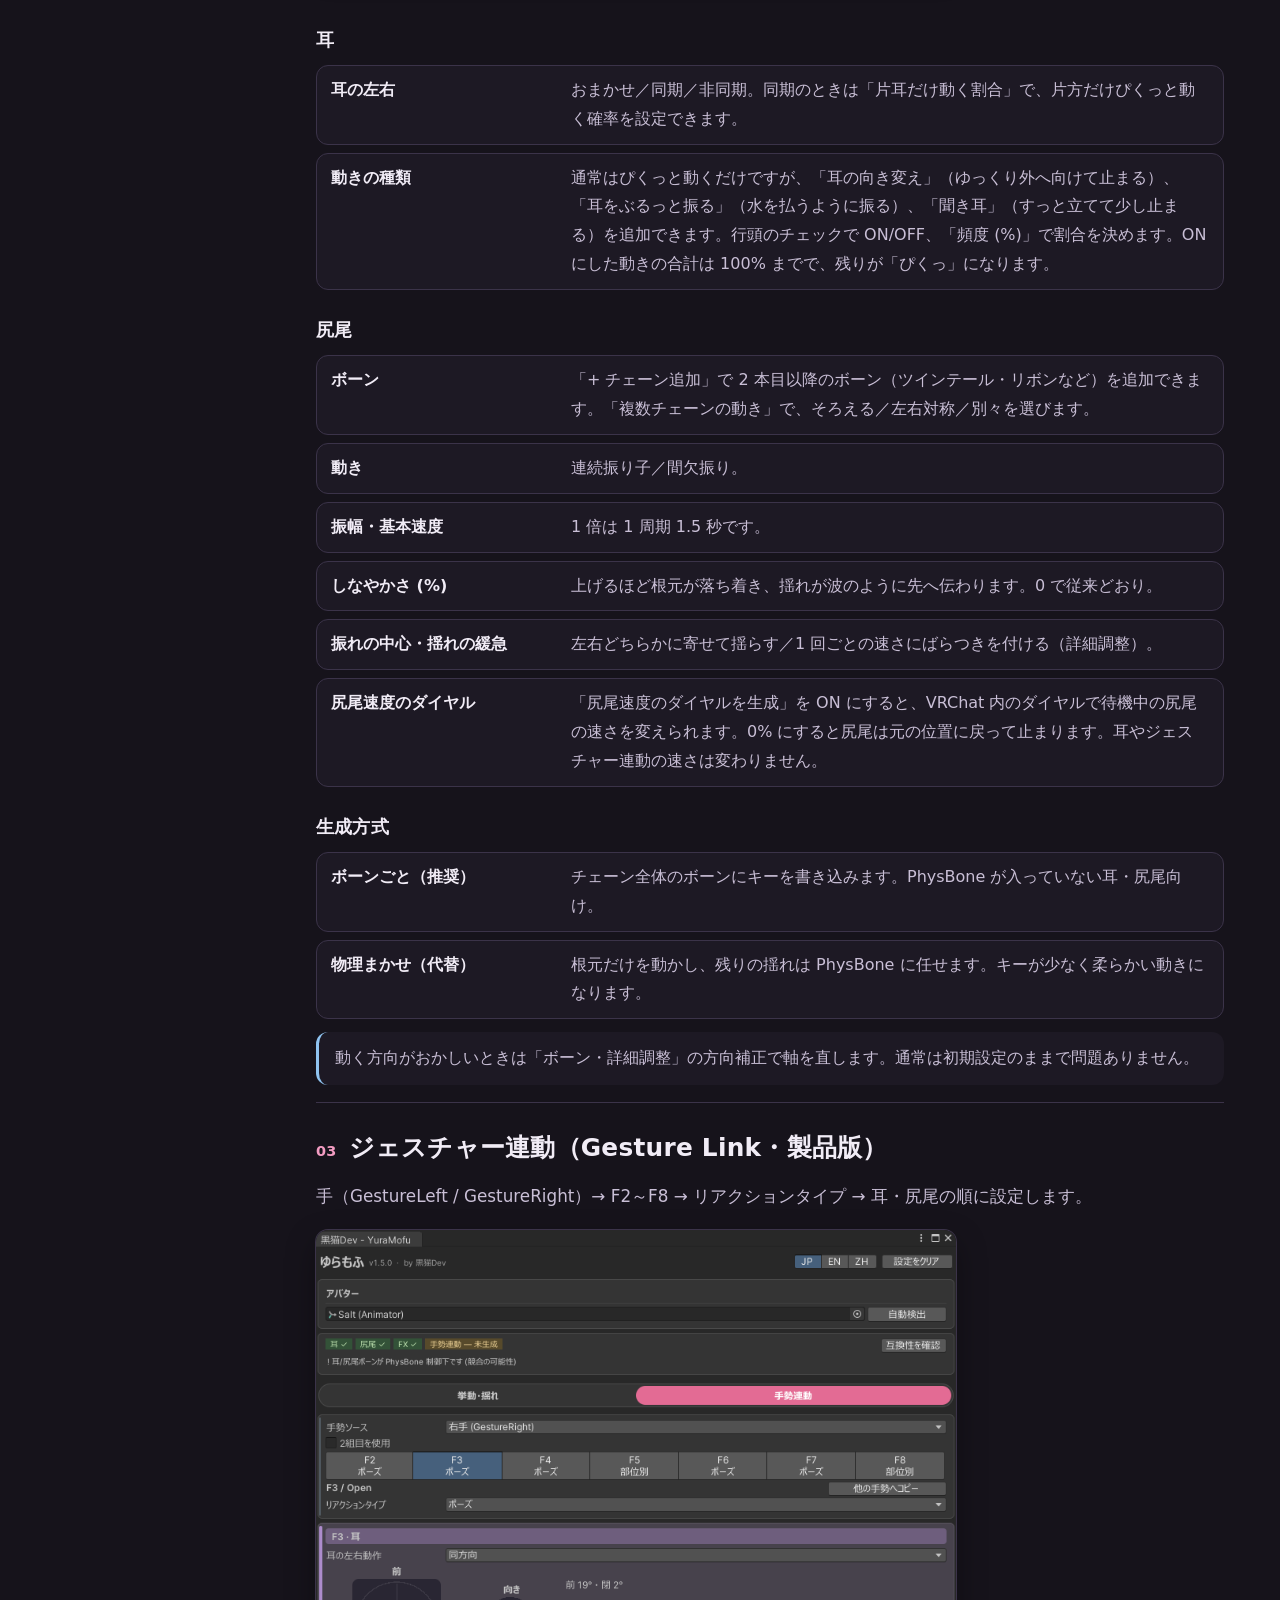
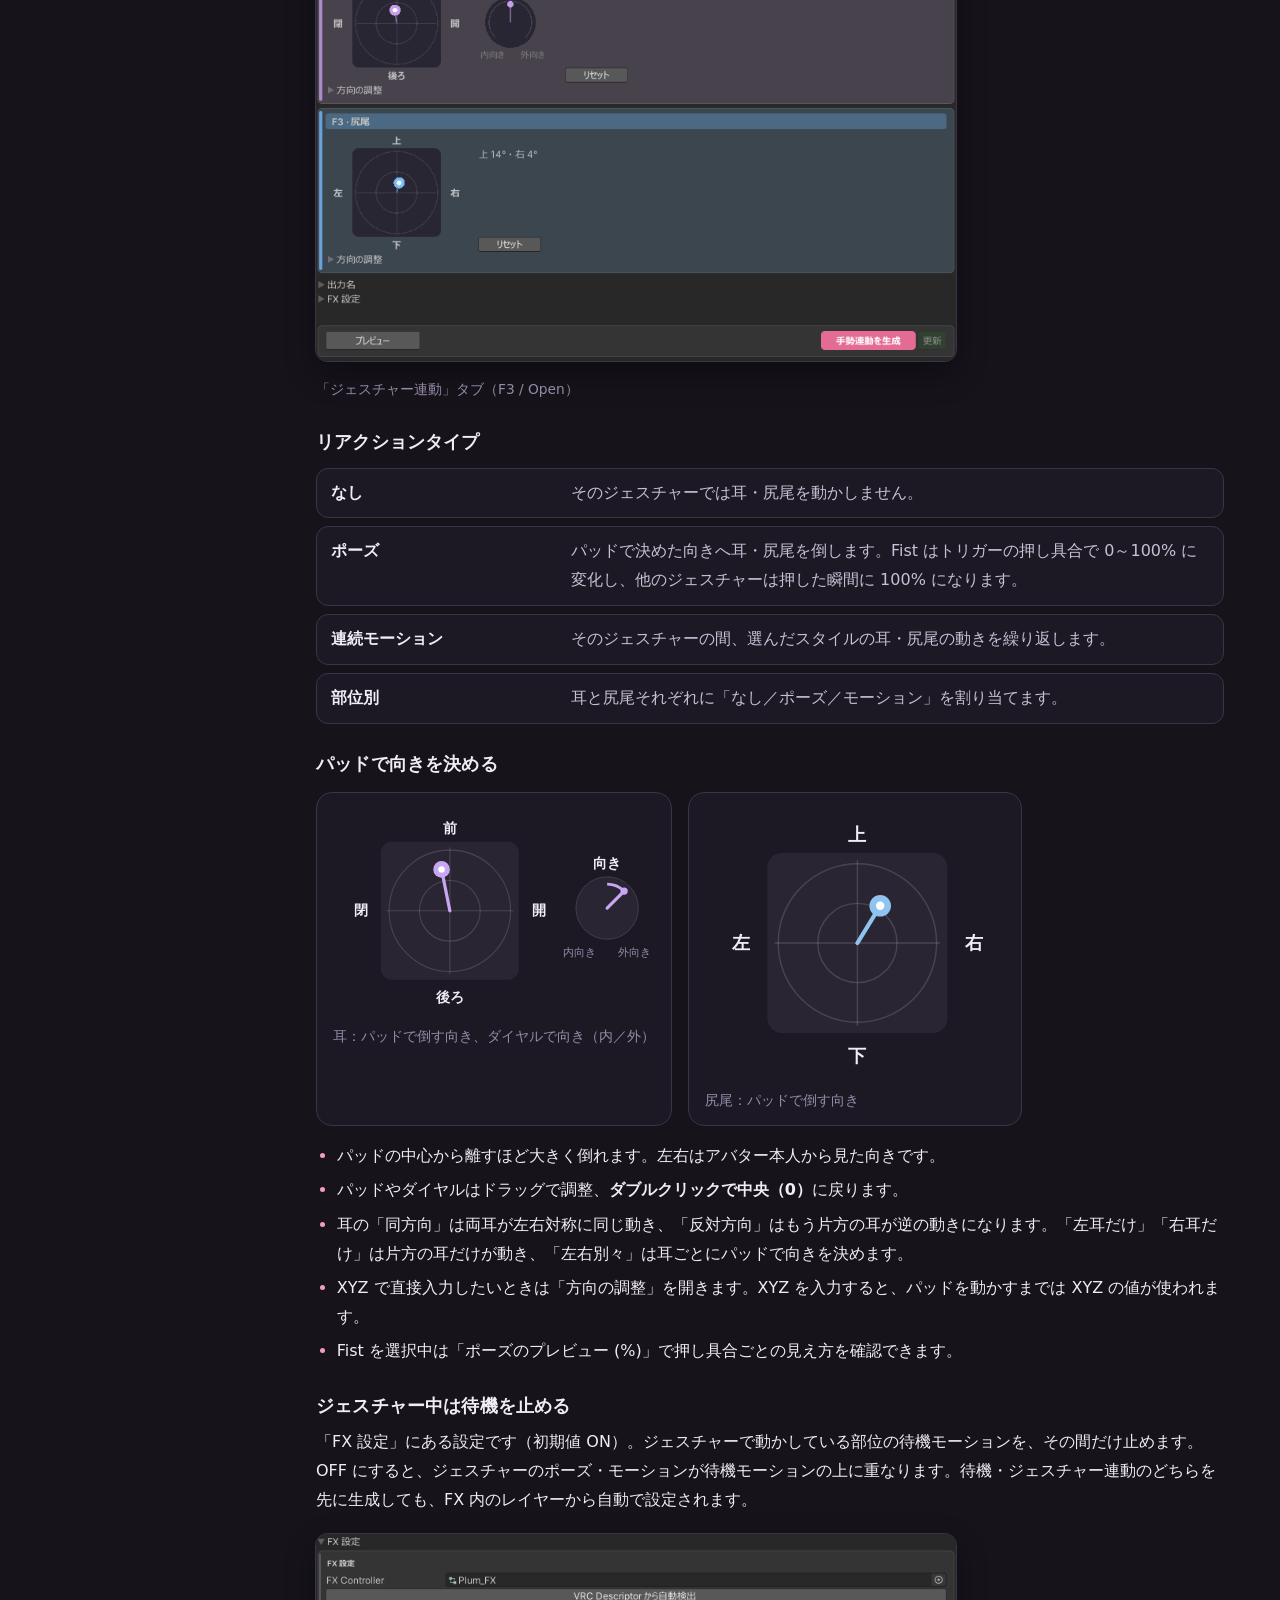
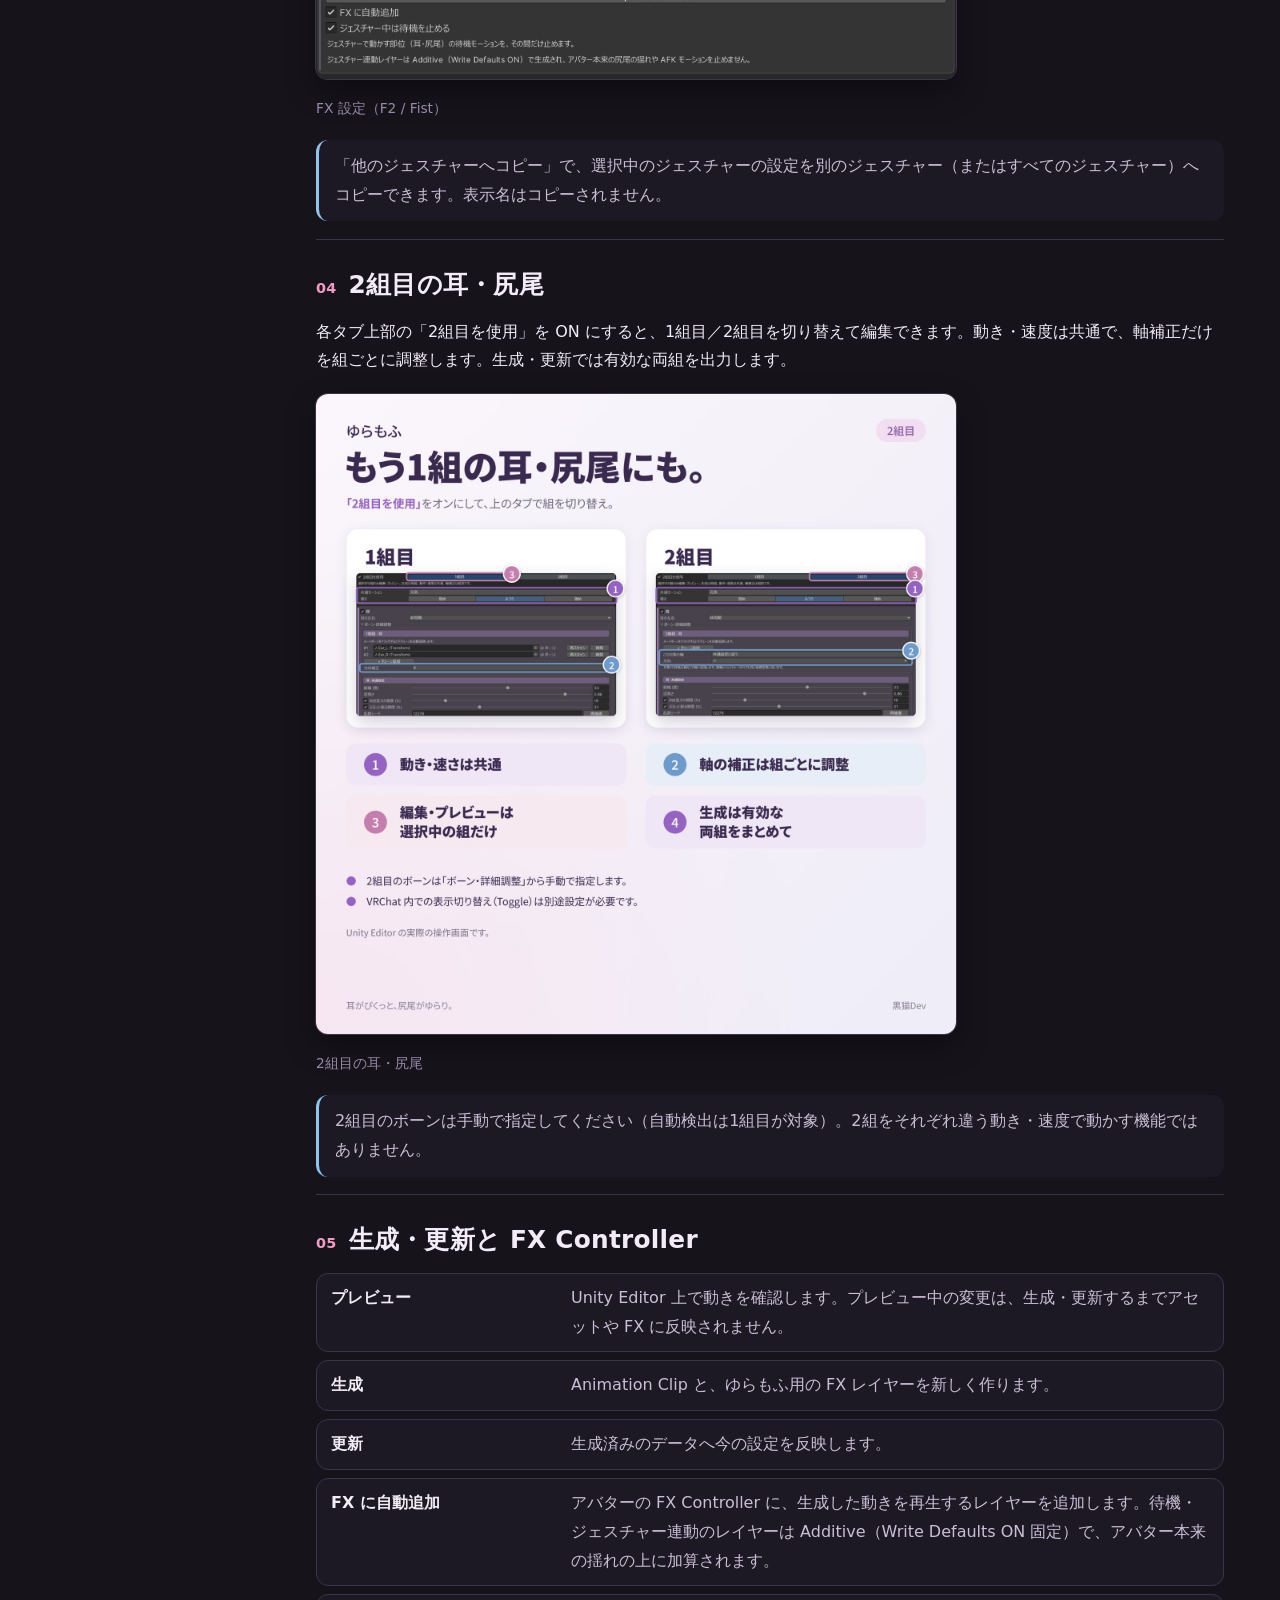
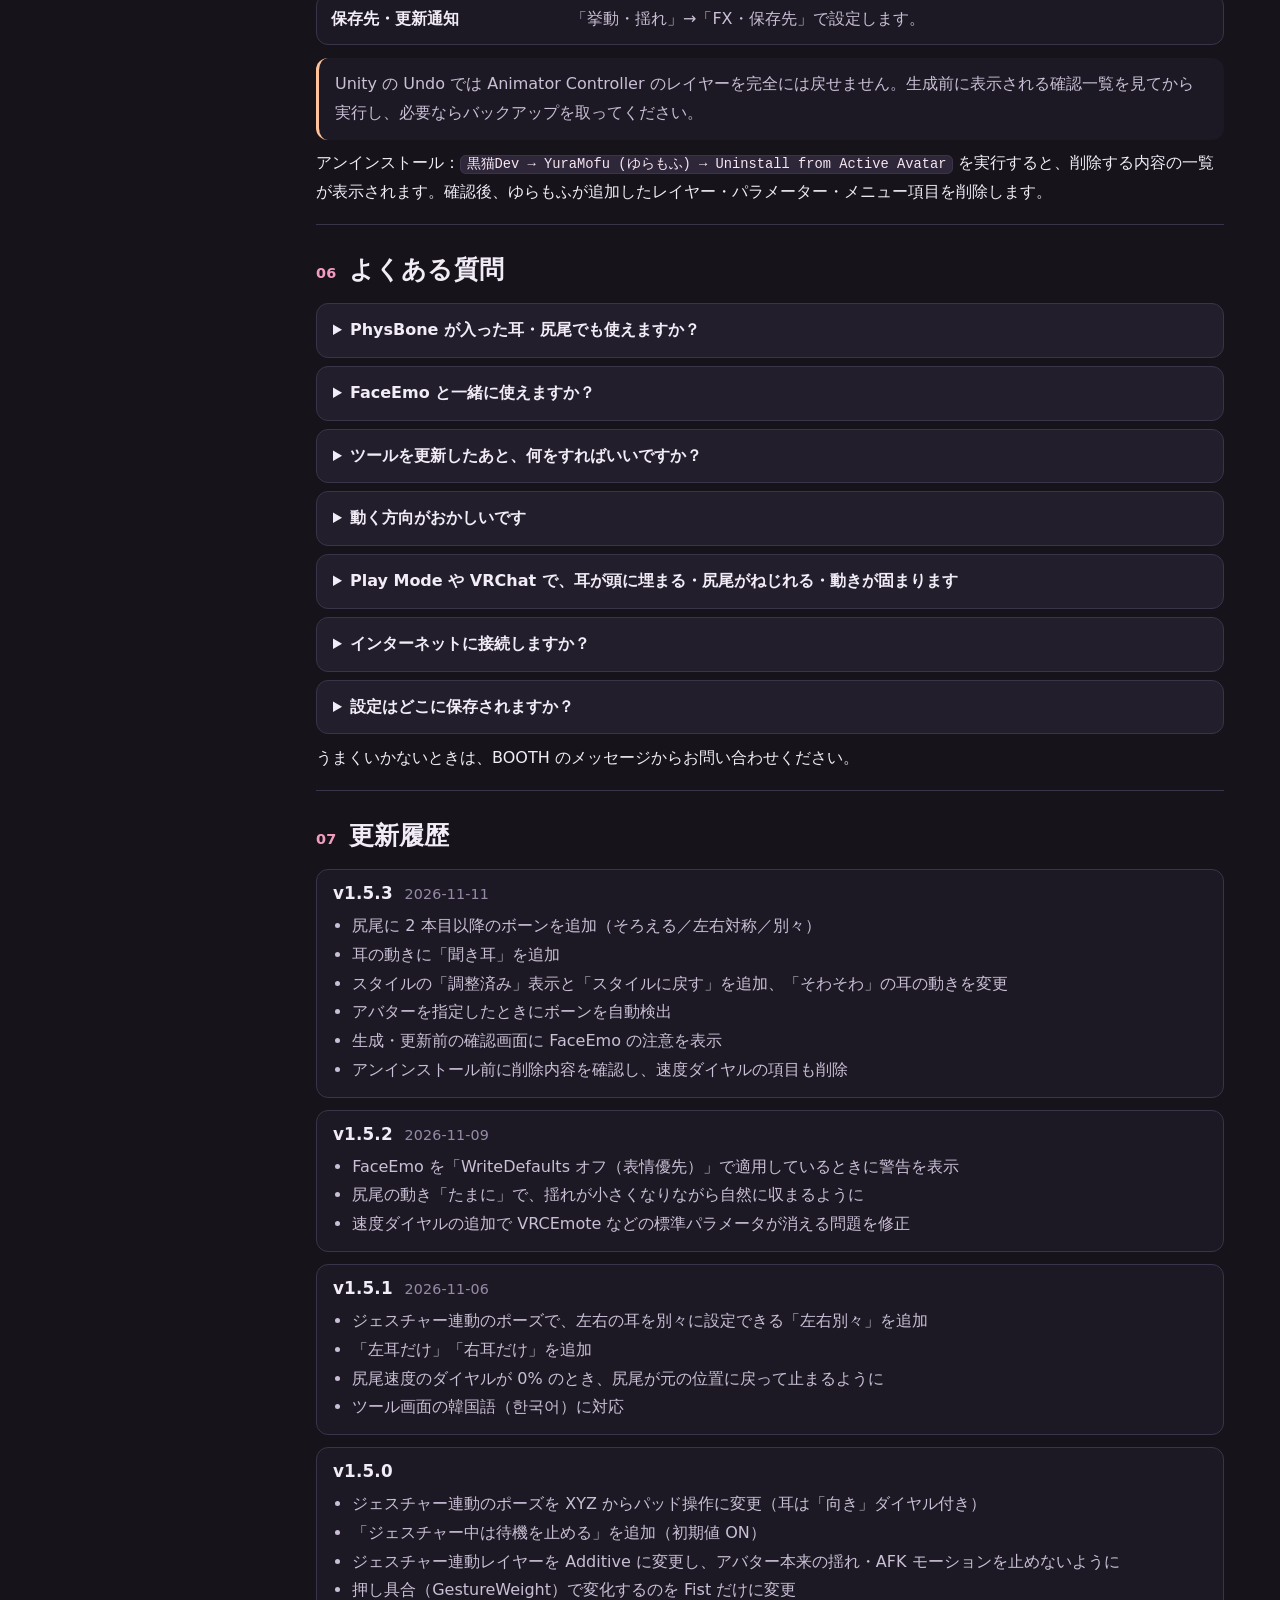
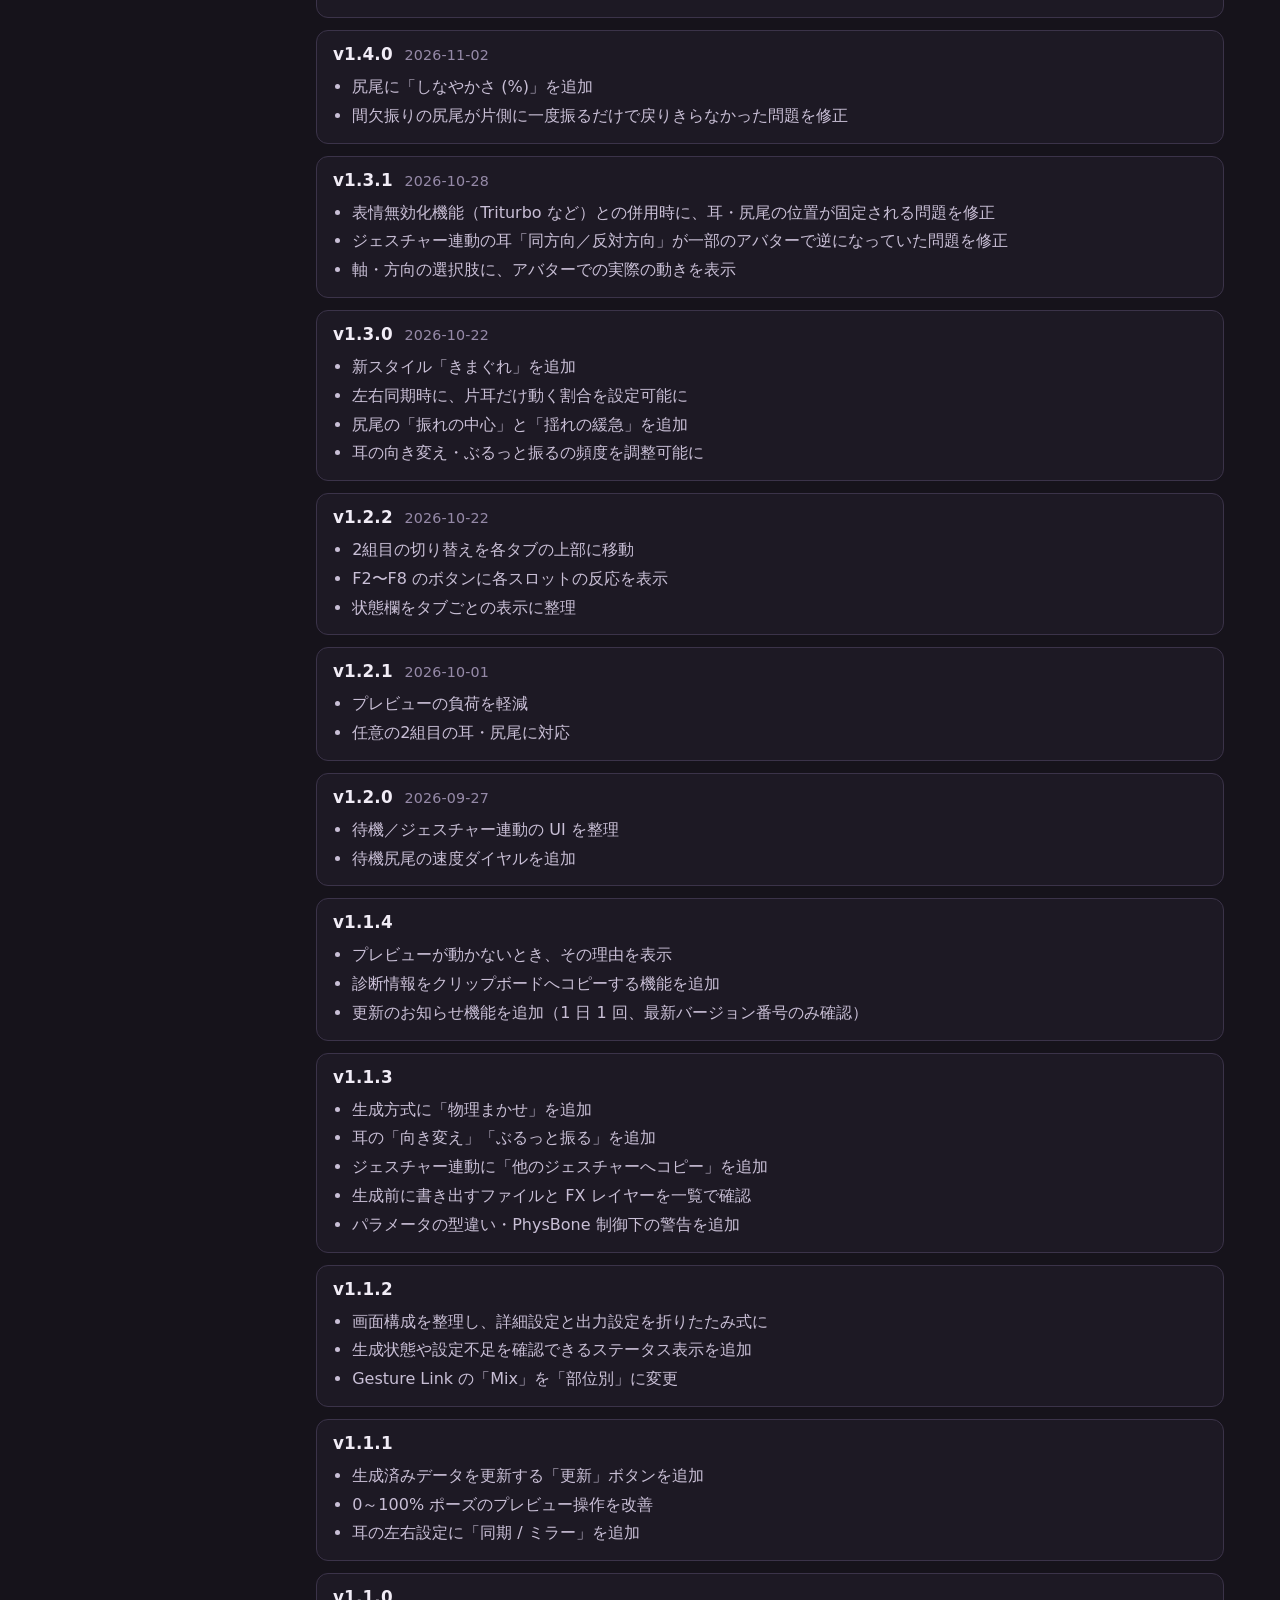
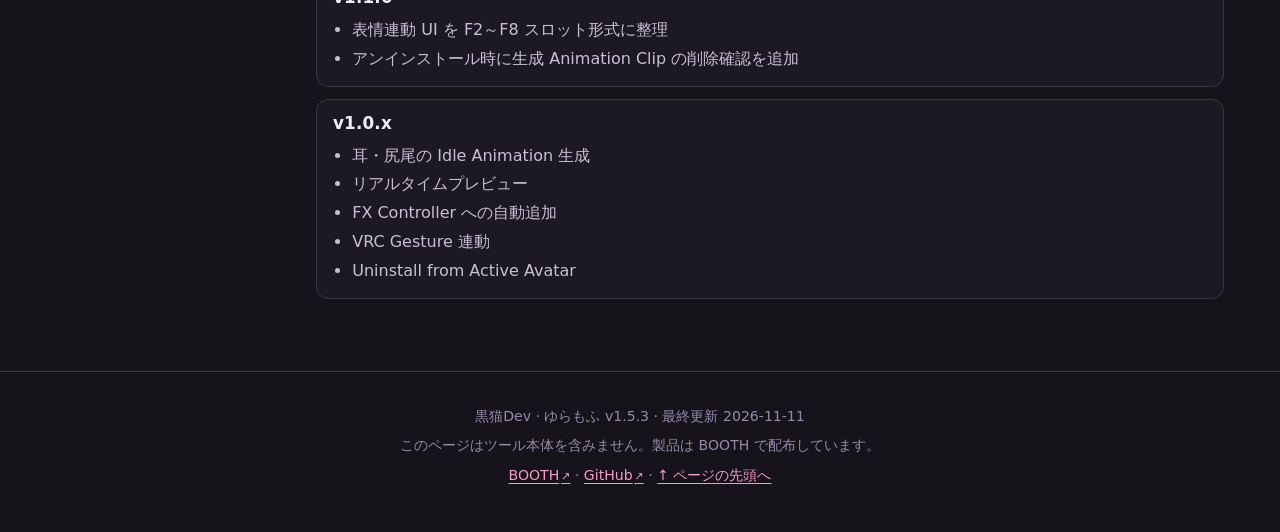
==== commit 71d8cbc3: "v1.5.3 release date" ====
--- a/index.html
+++ b/index.html
@@ -89,9 +89,9 @@
 <p>アンインストール：<code>黒猫Dev → YuraMofu (ゆらもふ) → Uninstall from Active Avatar</code> を実行すると、削除する内容の一覧が表示されます。確認後、ゆらもふが追加したレイヤー・パラメーター・メニュー項目を削除します。</p></section>
 <section id="faq" class="sec"><h2><span class="num">06</span>よくある質問</h2><details><summary>PhysBone が入った耳・尻尾でも使えますか？</summary><p>使えます。状態欄の「互換性を確認」で PhysBone の Is Animated などを確認できます。揺れを PhysBone に任せたいときは生成方式を「物理まかせ」にしてください。</p></details><details><summary>FaceEmo と一緒に使えますか？</summary><p>FaceEmo → ゆらもふの順で生成してください。FaceEmo を再生成すると FX が作り直されるので、新しい FX を指定してゆらもふも再生成してください。</p></details><details><summary>ツールを更新したあと、何をすればいいですか？</summary><p>インポート後に「更新」を実行すると、既存の出力に修正が反映されます。必要な出力がない場合は「生成」を実行してください。</p></details><details><summary>動く方向がおかしいです</summary><p>待機モーションは「ボーン・詳細調整」の方向補正、ジェスチャー連動のポーズはパッドで向きを直してください。</p></details><details><summary>Play Mode や VRChat で、耳が頭に埋まる・尻尾がねじれる・動きが固まります</summary><p>FX の中で Write Defaults の ON / OFF が混ざっていると起こります。FaceEmo やフェイストラッキングの表情無効化機能（Triturbo の拡張など）が原因になることが多く、ゆらもふの待機モーション（Write Defaults ON が必要）の姿勢が崩れます。ボーンや方向の設定を変えても直りません。原因になっていそうなギミックを一時的に外して Play Mode で確認し、FX の Write Defaults を統一してください。FaceEmo を使う場合は、統一したうえで FaceEmo → ゆらもふの順で生成してください。直らない場合は <code>黒猫Dev → YuraMofu (ゆらもふ) → Copy Diagnostics</code> の結果を添えて BOOTH のメッセージでご連絡ください。</p></details><details><summary>インターネットに接続しますか？</summary><p>1 日 1 回、最新バージョンの確認だけを行います。プロジェクトやアバターの情報は送信しません。「FX・保存先」から無効にでき、オフラインでも使えます。</p></details><details><summary>設定はどこに保存されますか？</summary><p>ウィンドウの設定は、プロジェクトごとに最後の 1 組を保存します。「設定をクリア」で初期値に戻せます（生成済みのアニメーションやレイヤーは削除しません）。</p></details>
 <p>うまくいかないときは、BOOTH のメッセージからお問い合わせください。</p></section>
-<section id="log" class="sec"><h2><span class="num">07</span>更新履歴</h2><div class="log"><article><h3>v1.5.3</h3><ul><li>尻尾に 2 本目以降のボーンを追加（そろえる／左右対称／別々）</li><li>耳の動きに「聞き耳」を追加</li><li>スタイルの「調整済み」表示と「スタイルに戻す」を追加、「そわそわ」の耳の動きを変更</li><li>アバターを指定したときにボーンを自動検出</li><li>生成・更新前の確認画面に FaceEmo の注意を表示</li><li>アンインストール前に削除内容を確認し、速度ダイヤルの項目も削除</li></ul></article><article><h3>v1.5.2 <span>2026-11-09</span></h3><ul><li>FaceEmo を「WriteDefaults オフ（表情優先）」で適用しているときに警告を表示</li><li>尻尾の動き「たまに」で、揺れが小さくなりながら自然に収まるように</li><li>速度ダイヤルの追加で VRCEmote などの標準パラメータが消える問題を修正</li></ul></article><article><h3>v1.5.1 <span>2026-11-06</span></h3><ul><li>ジェスチャー連動のポーズで、左右の耳を別々に設定できる「左右別々」を追加</li><li>「左耳だけ」「右耳だけ」を追加</li><li>尻尾速度のダイヤルが 0% のとき、尻尾が元の位置に戻って止まるように</li><li>ツール画面の韓国語（한국어）に対応</li></ul></article><article><h3>v1.5.0</h3><ul><li>ジェスチャー連動のポーズを XYZ からパッド操作に変更（耳は「向き」ダイヤル付き）</li><li>「ジェスチャー中は待機を止める」を追加（初期値 ON）</li><li>ジェスチャー連動レイヤーを Additive に変更し、アバター本来の揺れ・AFK モーションを止めないように</li><li>押し具合（GestureWeight）で変化するのを Fist だけに変更</li></ul></article><article><h3>v1.4.0 <span>2026-11-02</span></h3><ul><li>尻尾に「しなやかさ (%)」を追加</li><li>間欠振りの尻尾が片側に一度振るだけで戻りきらなかった問題を修正</li></ul></article><article><h3>v1.3.1 <span>2026-10-28</span></h3><ul><li>表情無効化機能（Triturbo など）との併用時に、耳・尻尾の位置が固定される問題を修正</li><li>ジェスチャー連動の耳「同方向／反対方向」が一部のアバターで逆になっていた問題を修正</li><li>軸・方向の選択肢に、アバターでの実際の動きを表示</li></ul></article><article><h3>v1.3.0 <span>2026-10-22</span></h3><ul><li>新スタイル「きまぐれ」を追加</li><li>左右同期時に、片耳だけ動く割合を設定可能に</li><li>尻尾の「振れの中心」と「揺れの緩急」を追加</li><li>耳の向き変え・ぶるっと振るの頻度を調整可能に</li></ul></article><article><h3>v1.2.2 <span>2026-10-22</span></h3><ul><li>2組目の切り替えを各タブの上部に移動</li><li>F2〜F8 のボタンに各スロットの反応を表示</li><li>状態欄をタブごとの表示に整理</li></ul></article><article><h3>v1.2.1 <span>2026-10-01</span></h3><ul><li>プレビューの負荷を軽減</li><li>任意の2組目の耳・尻尾に対応</li></ul></article><article><h3>v1.2.0 <span>2026-09-27</span></h3><ul><li>待機／ジェスチャー連動の UI を整理</li><li>待機尻尾の速度ダイヤルを追加</li></ul></article><article><h3>v1.1.4</h3><ul><li>プレビューが動かないとき、その理由を表示</li><li>診断情報をクリップボードへコピーする機能を追加</li><li>更新のお知らせ機能を追加（1 日 1 回、最新バージョン番号のみ確認）</li></ul></article><article><h3>v1.1.3</h3><ul><li>生成方式に「物理まかせ」を追加</li><li>耳の「向き変え」「ぶるっと振る」を追加</li><li>ジェスチャー連動に「他のジェスチャーへコピー」を追加</li><li>生成前に書き出すファイルと FX レイヤーを一覧で確認</li><li>パラメータの型違い・PhysBone 制御下の警告を追加</li></ul></article><article><h3>v1.1.2</h3><ul><li>画面構成を整理し、詳細設定と出力設定を折りたたみ式に</li><li>生成状態や設定不足を確認できるステータス表示を追加</li><li>Gesture Link の「Mix」を「部位別」に変更</li></ul></article><article><h3>v1.1.1</h3><ul><li>生成済みデータを更新する「更新」ボタンを追加</li><li>0～100% ポーズのプレビュー操作を改善</li><li>耳の左右設定に「同期 / ミラー」を追加</li></ul></article><article><h3>v1.1.0</h3><ul><li>表情連動 UI を F2～F8 スロット形式に整理</li><li>アンインストール時に生成 Animation Clip の削除確認を追加</li></ul></article><article><h3>v1.0.x</h3><ul><li>耳・尻尾の Idle Animation 生成</li><li>リアルタイムプレビュー</li><li>FX Controller への自動追加</li><li>VRC Gesture 連動</li><li>Uninstall from Active Avatar</li></ul></article></div></section>
+<section id="log" class="sec"><h2><span class="num">07</span>更新履歴</h2><div class="log"><article><h3>v1.5.3 <span>2026-11-11</span></h3><ul><li>尻尾に 2 本目以降のボーンを追加（そろえる／左右対称／別々）</li><li>耳の動きに「聞き耳」を追加</li><li>スタイルの「調整済み」表示と「スタイルに戻す」を追加、「そわそわ」の耳の動きを変更</li><li>アバターを指定したときにボーンを自動検出</li><li>生成・更新前の確認画面に FaceEmo の注意を表示</li><li>アンインストール前に削除内容を確認し、速度ダイヤルの項目も削除</li></ul></article><article><h3>v1.5.2 <span>2026-11-09</span></h3><ul><li>FaceEmo を「WriteDefaults オフ（表情優先）」で適用しているときに警告を表示</li><li>尻尾の動き「たまに」で、揺れが小さくなりながら自然に収まるように</li><li>速度ダイヤルの追加で VRCEmote などの標準パラメータが消える問題を修正</li></ul></article><article><h3>v1.5.1 <span>2026-11-06</span></h3><ul><li>ジェスチャー連動のポーズで、左右の耳を別々に設定できる「左右別々」を追加</li><li>「左耳だけ」「右耳だけ」を追加</li><li>尻尾速度のダイヤルが 0% のとき、尻尾が元の位置に戻って止まるように</li><li>ツール画面の韓国語（한국어）に対応</li></ul></article><article><h3>v1.5.0</h3><ul><li>ジェスチャー連動のポーズを XYZ からパッド操作に変更（耳は「向き」ダイヤル付き）</li><li>「ジェスチャー中は待機を止める」を追加（初期値 ON）</li><li>ジェスチャー連動レイヤーを Additive に変更し、アバター本来の揺れ・AFK モーションを止めないように</li><li>押し具合（GestureWeight）で変化するのを Fist だけに変更</li></ul></article><article><h3>v1.4.0 <span>2026-11-02</span></h3><ul><li>尻尾に「しなやかさ (%)」を追加</li><li>間欠振りの尻尾が片側に一度振るだけで戻りきらなかった問題を修正</li></ul></article><article><h3>v1.3.1 <span>2026-10-28</span></h3><ul><li>表情無効化機能（Triturbo など）との併用時に、耳・尻尾の位置が固定される問題を修正</li><li>ジェスチャー連動の耳「同方向／反対方向」が一部のアバターで逆になっていた問題を修正</li><li>軸・方向の選択肢に、アバターでの実際の動きを表示</li></ul></article><article><h3>v1.3.0 <span>2026-10-22</span></h3><ul><li>新スタイル「きまぐれ」を追加</li><li>左右同期時に、片耳だけ動く割合を設定可能に</li><li>尻尾の「振れの中心」と「揺れの緩急」を追加</li><li>耳の向き変え・ぶるっと振るの頻度を調整可能に</li></ul></article><article><h3>v1.2.2 <span>2026-10-22</span></h3><ul><li>2組目の切り替えを各タブの上部に移動</li><li>F2〜F8 のボタンに各スロットの反応を表示</li><li>状態欄をタブごとの表示に整理</li></ul></article><article><h3>v1.2.1 <span>2026-10-01</span></h3><ul><li>プレビューの負荷を軽減</li><li>任意の2組目の耳・尻尾に対応</li></ul></article><article><h3>v1.2.0 <span>2026-09-27</span></h3><ul><li>待機／ジェスチャー連動の UI を整理</li><li>待機尻尾の速度ダイヤルを追加</li></ul></article><article><h3>v1.1.4</h3><ul><li>プレビューが動かないとき、その理由を表示</li><li>診断情報をクリップボードへコピーする機能を追加</li><li>更新のお知らせ機能を追加（1 日 1 回、最新バージョン番号のみ確認）</li></ul></article><article><h3>v1.1.3</h3><ul><li>生成方式に「物理まかせ」を追加</li><li>耳の「向き変え」「ぶるっと振る」を追加</li><li>ジェスチャー連動に「他のジェスチャーへコピー」を追加</li><li>生成前に書き出すファイルと FX レイヤーを一覧で確認</li><li>パラメータの型違い・PhysBone 制御下の警告を追加</li></ul></article><article><h3>v1.1.2</h3><ul><li>画面構成を整理し、詳細設定と出力設定を折りたたみ式に</li><li>生成状態や設定不足を確認できるステータス表示を追加</li><li>Gesture Link の「Mix」を「部位別」に変更</li></ul></article><article><h3>v1.1.1</h3><ul><li>生成済みデータを更新する「更新」ボタンを追加</li><li>0～100% ポーズのプレビュー操作を改善</li><li>耳の左右設定に「同期 / ミラー」を追加</li></ul></article><article><h3>v1.1.0</h3><ul><li>表情連動 UI を F2～F8 スロット形式に整理</li><li>アンインストール時に生成 Animation Clip の削除確認を追加</li></ul></article><article><h3>v1.0.x</h3><ul><li>耳・尻尾の Idle Animation 生成</li><li>リアルタイムプレビュー</li><li>FX Controller への自動追加</li><li>VRC Gesture 連動</li><li>Uninstall from Active Avatar</li></ul></article></div></section>
 </main></div>
-<footer class="foot"><p>黒猫Dev · ゆらもふ v1.5.3 · 最終更新 2026-11-09</p><p>このページはツール本体を含みません。製品は BOOTH で配布しています。</p>
+<footer class="foot"><p>黒猫Dev · ゆらもふ v1.5.3 · 最終更新 2026-11-11</p><p>このページはツール本体を含みません。製品は BOOTH で配布しています。</p>
 <p><a href="https://booth.pm/ja/items/8229167" target="_blank" rel="noopener">BOOTH<span class="ext" aria-hidden="true">↗</span></a> · <a href="https://github.com/kuroneko11375/yuramofu-guide" target="_blank" rel="noopener">GitHub<span class="ext" aria-hidden="true">↗</span></a> · <a href="#top">↑ ページの先頭へ</a></p></footer>
 <dialog id="viewer" aria-label="画像を拡大"><button type="button" class="close" aria-label="閉じる">×</button><figure><img alt=""><figcaption></figcaption></figure></dialog>
 </body>
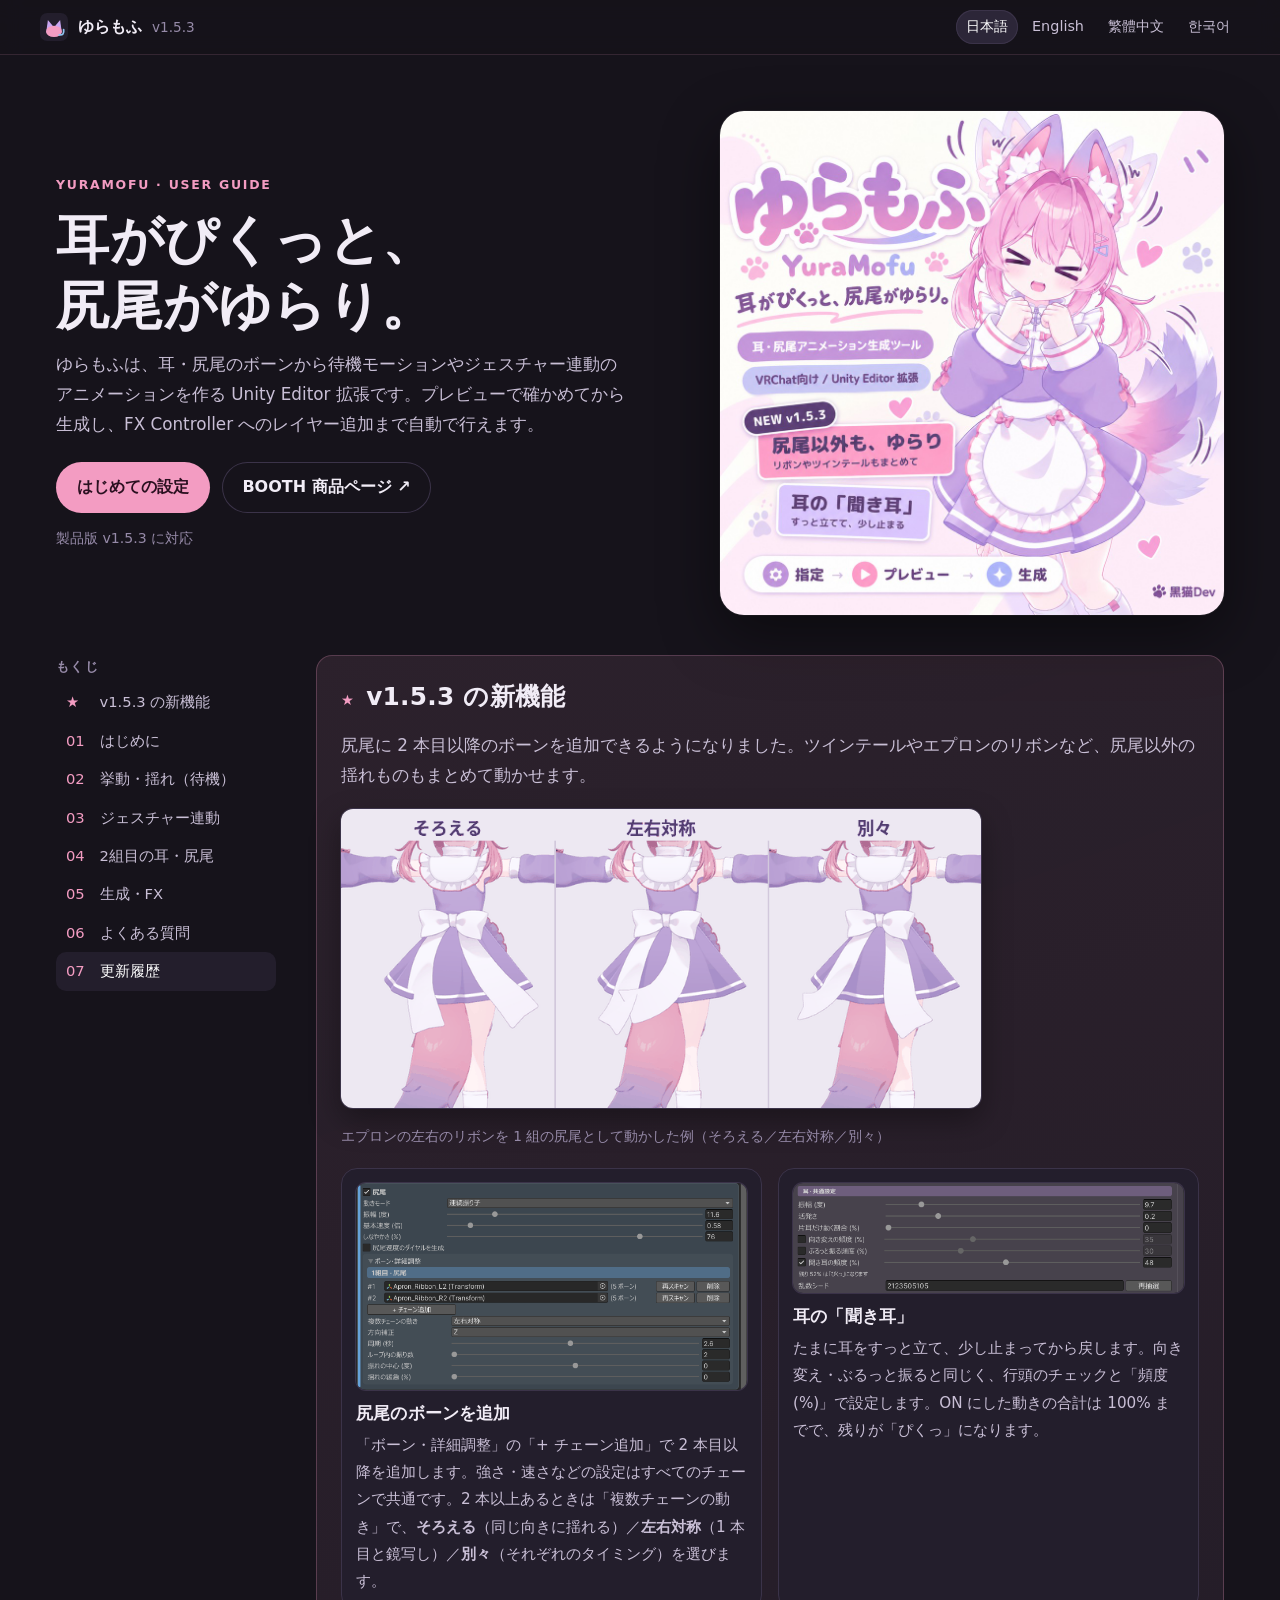
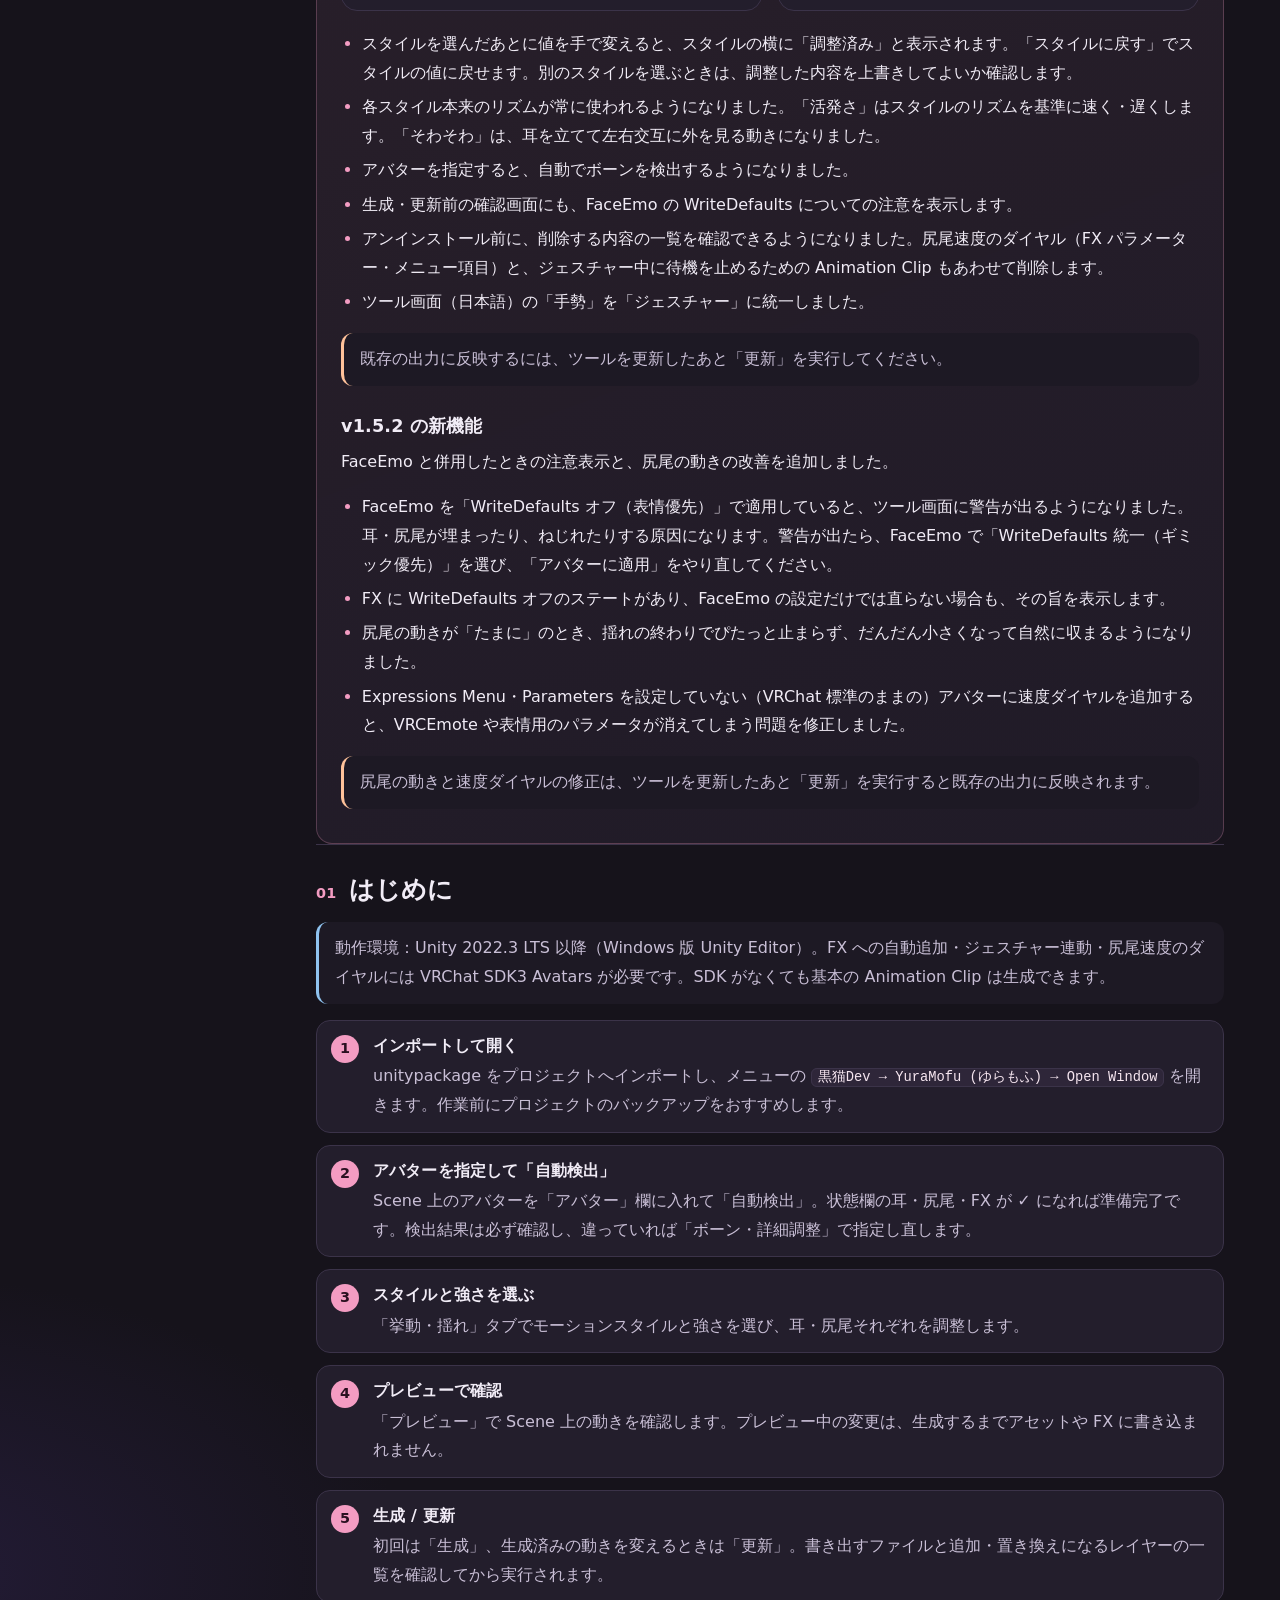
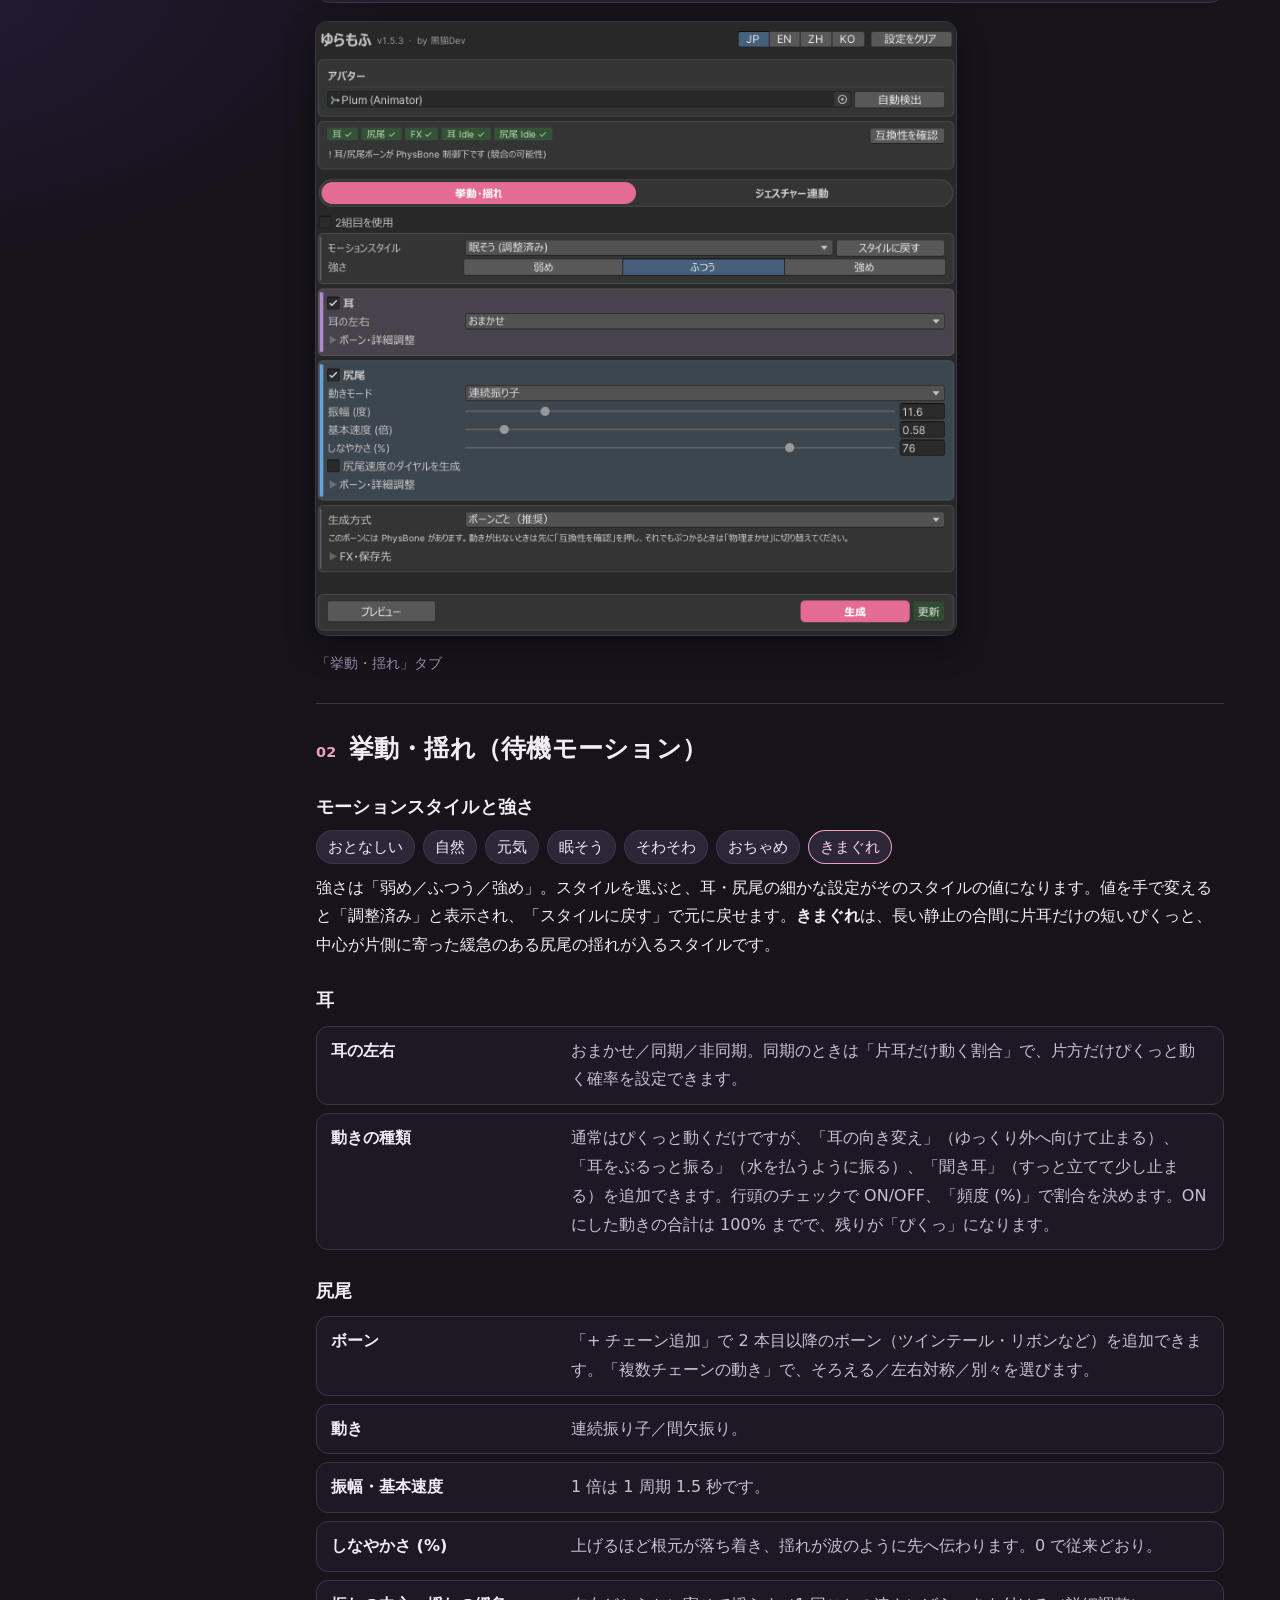
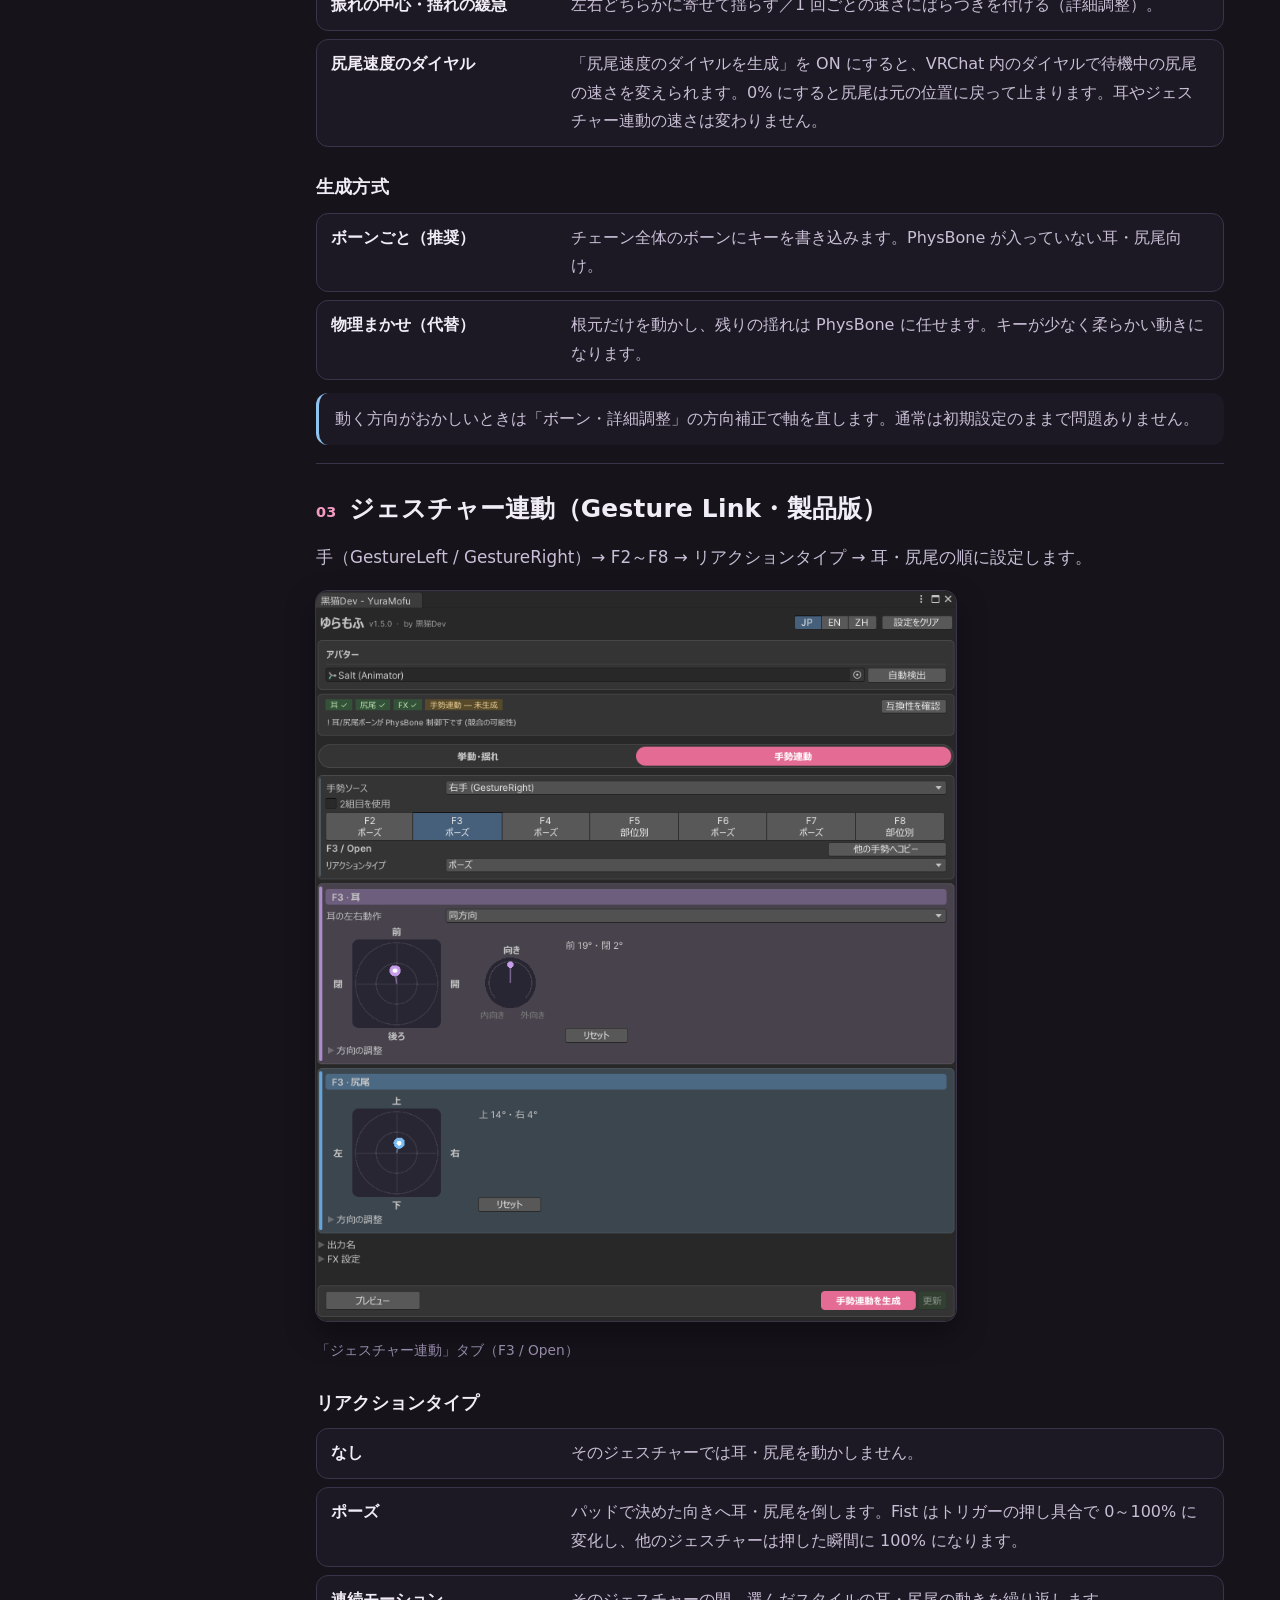
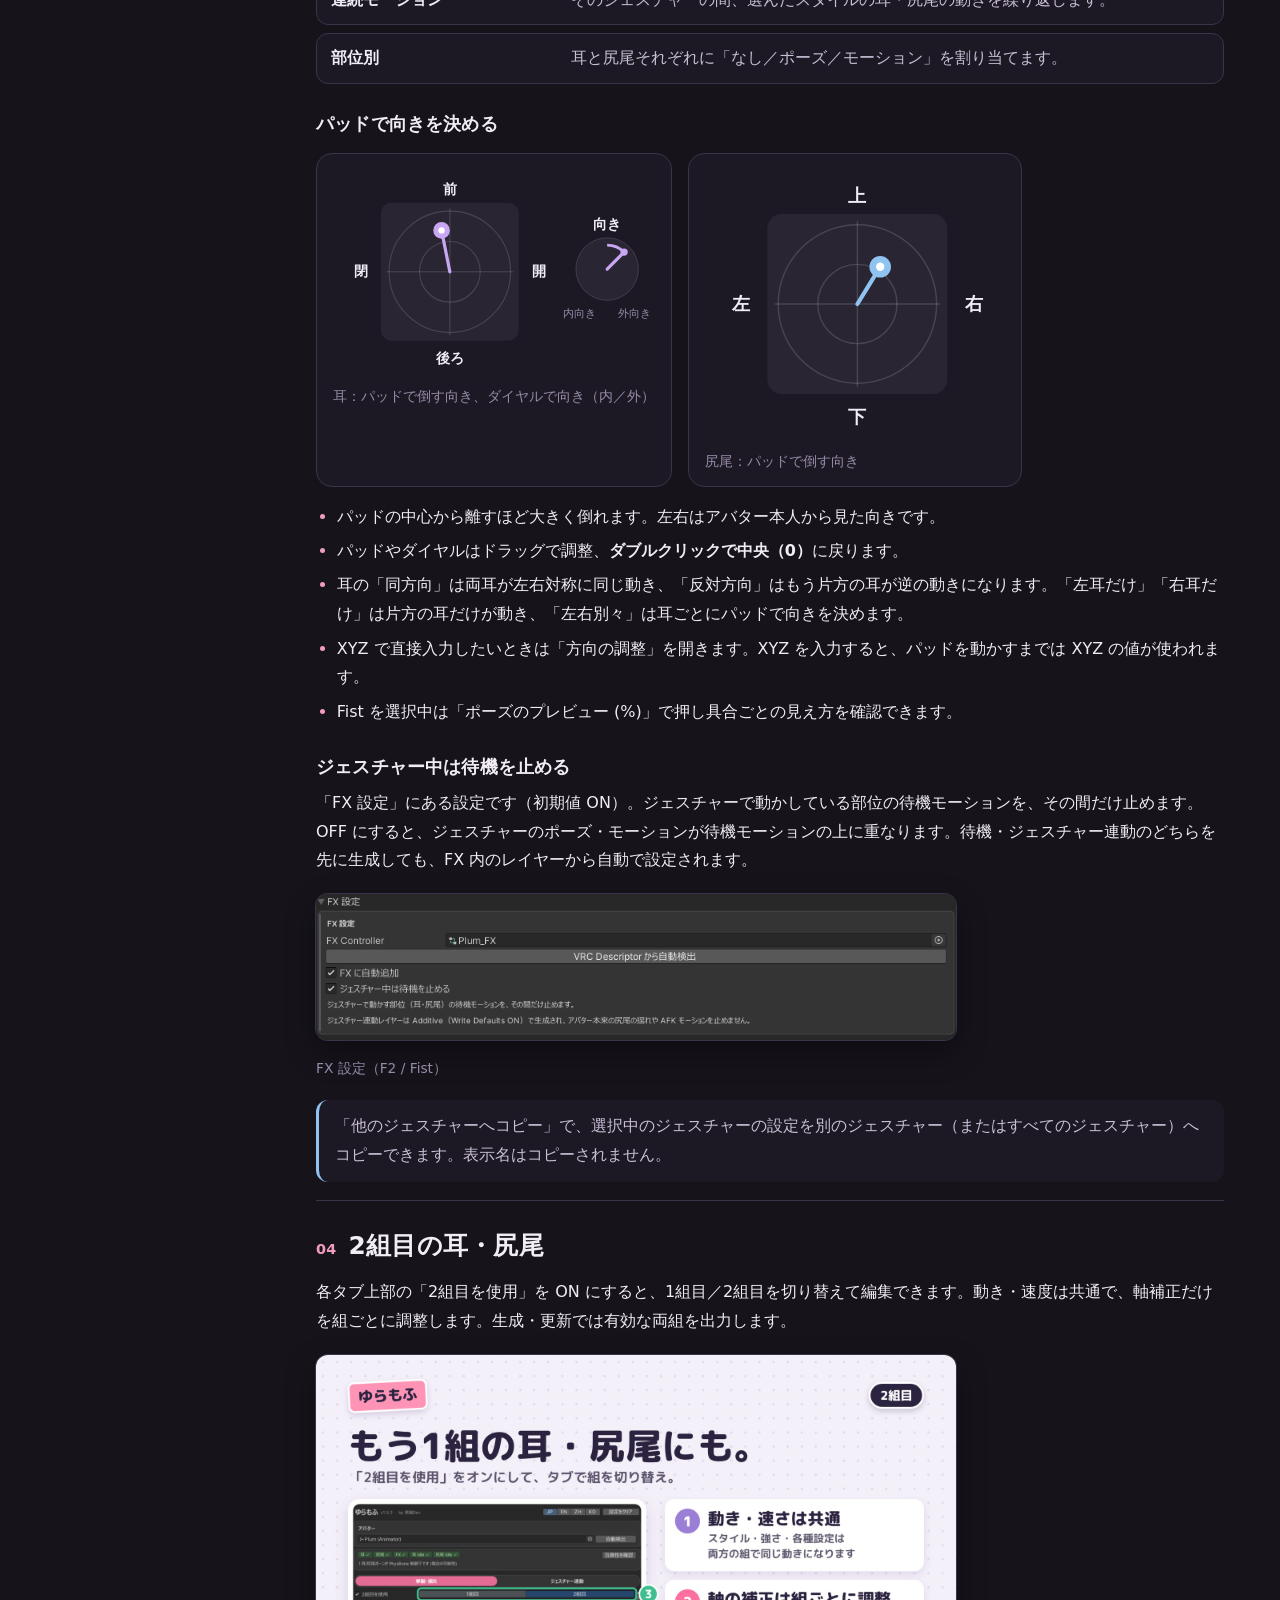
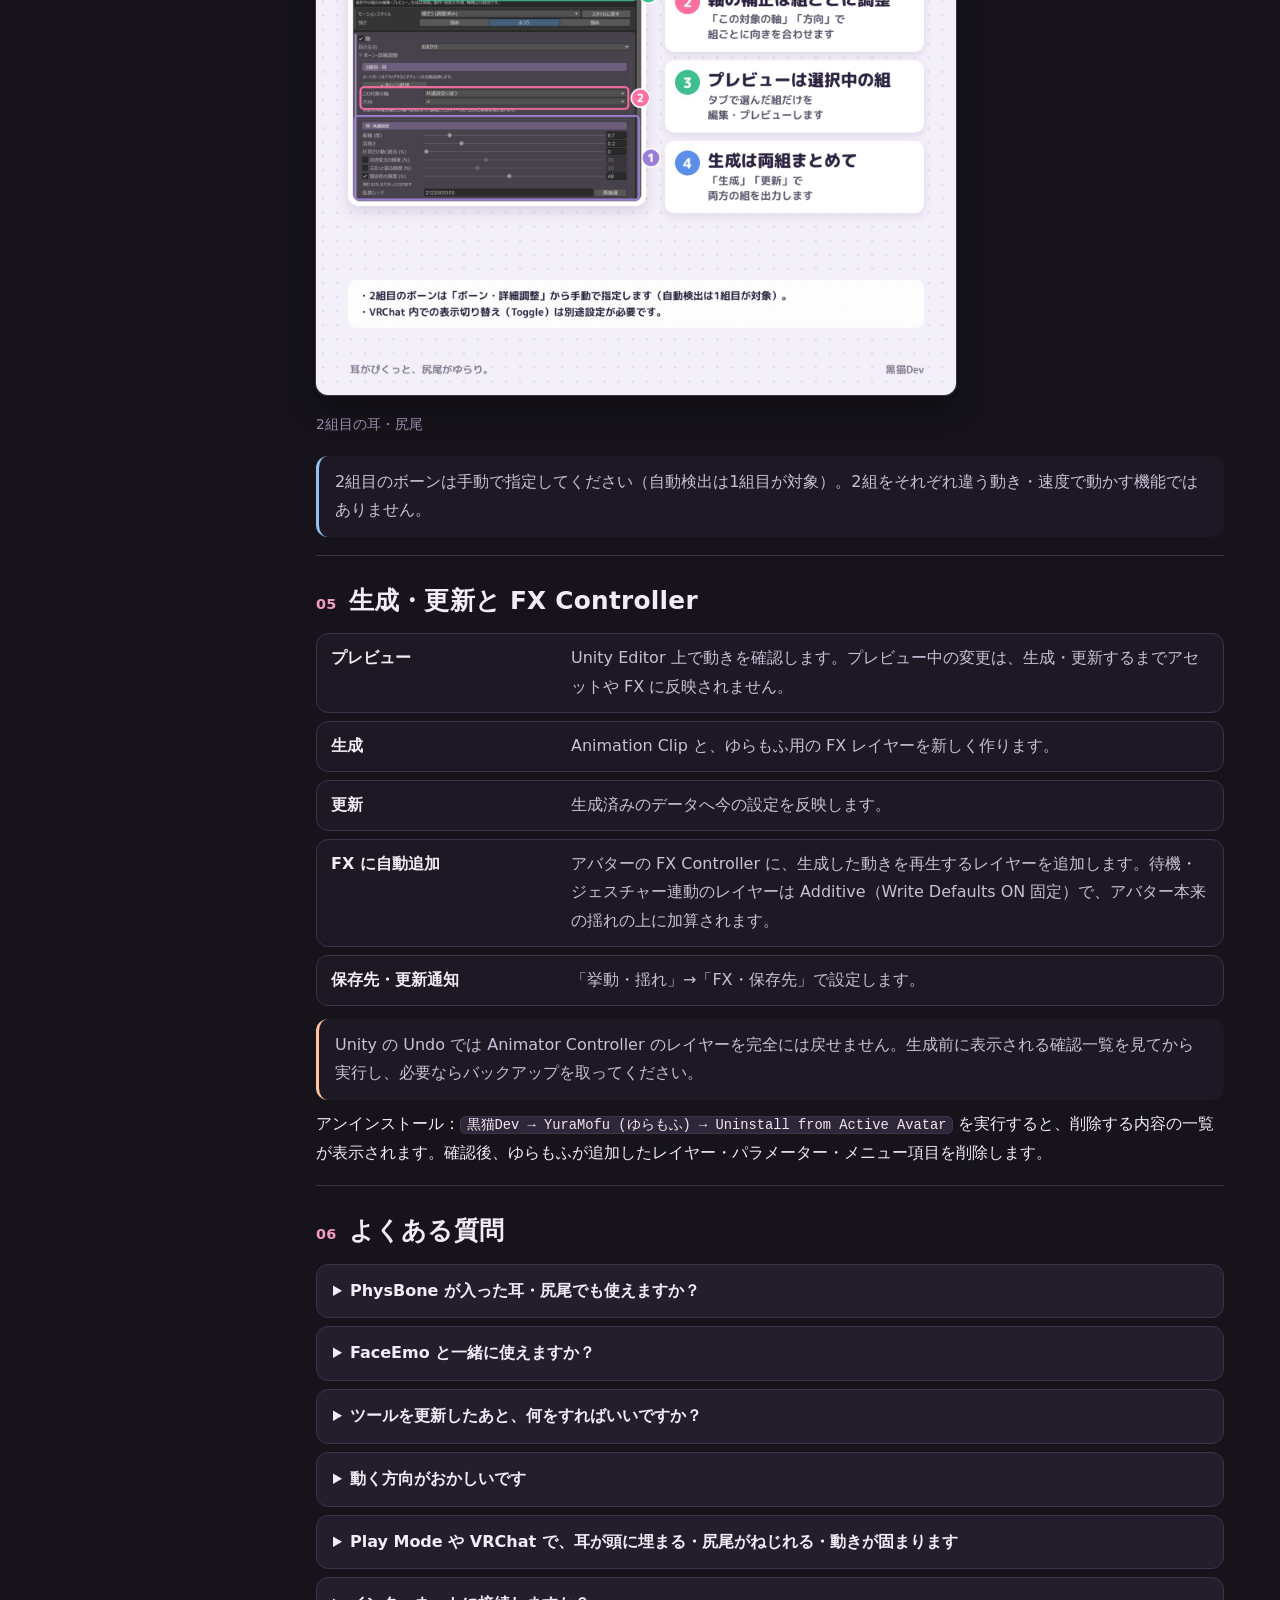
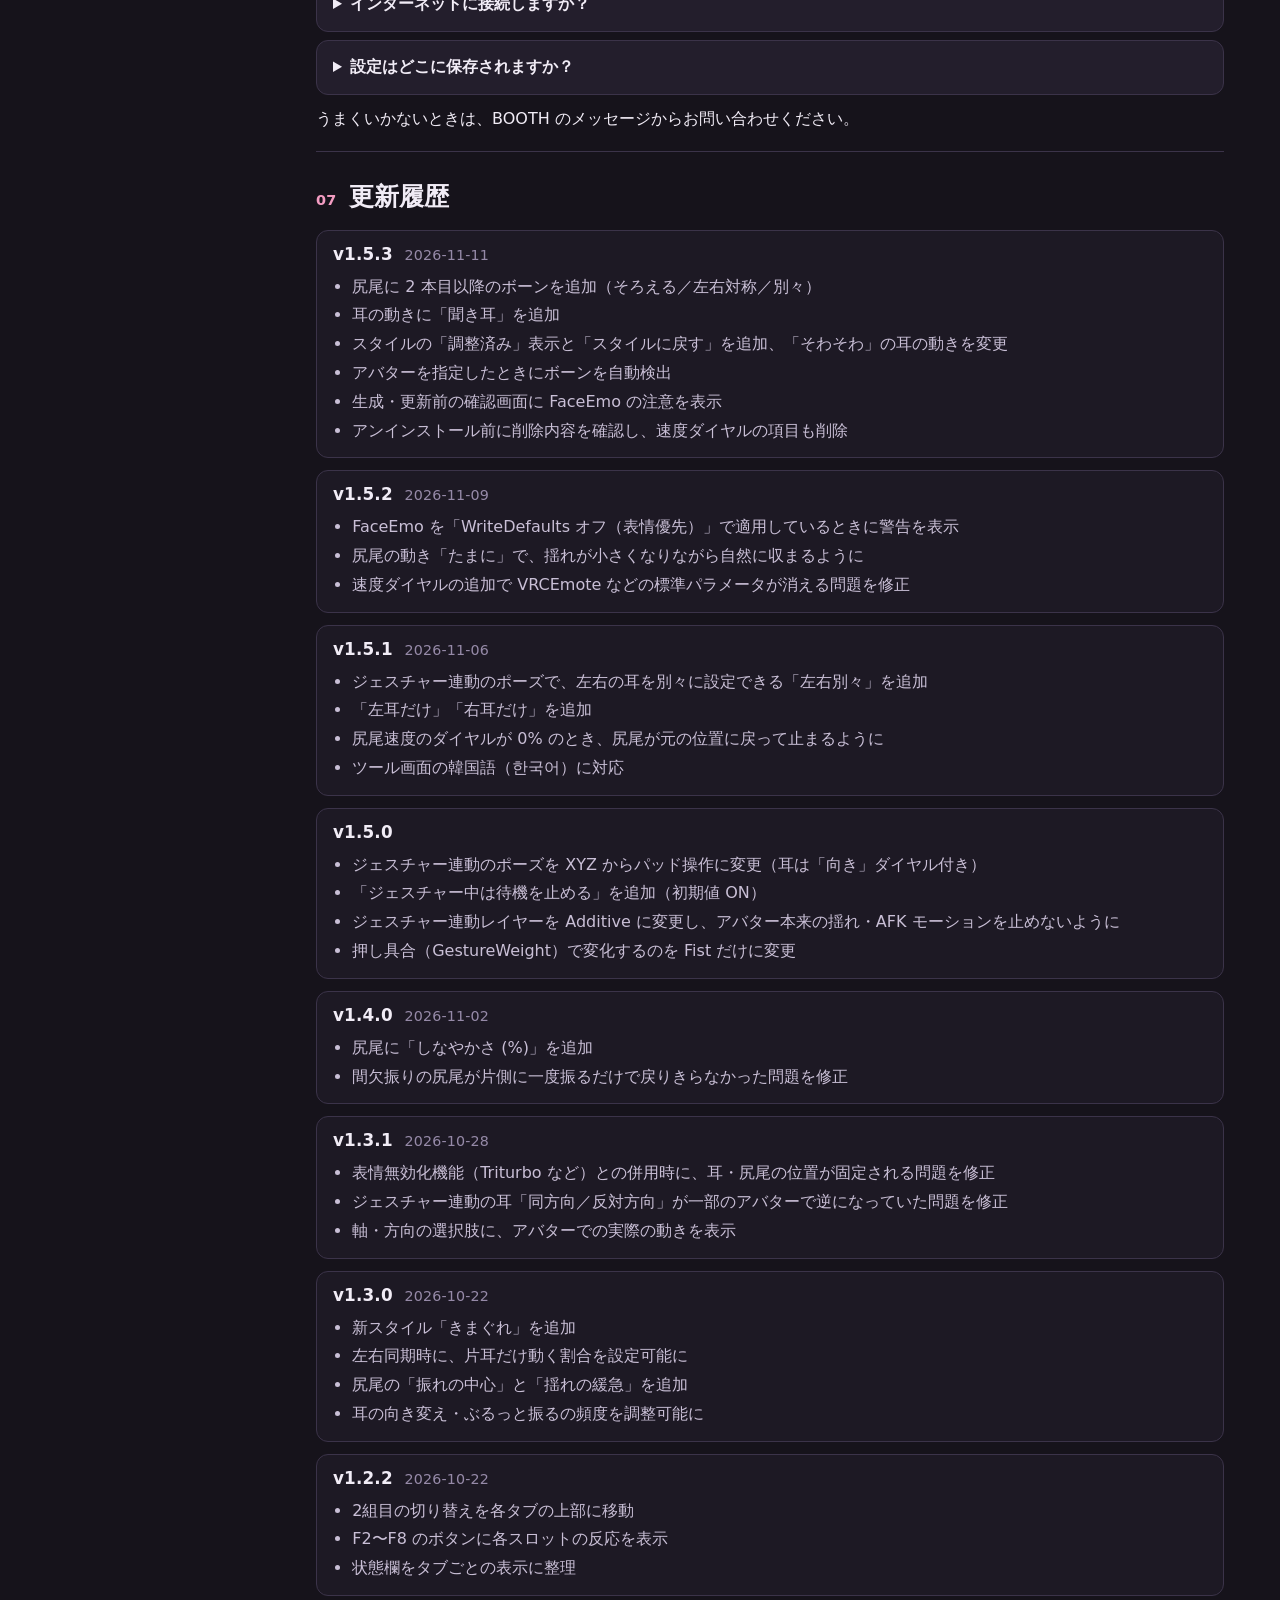
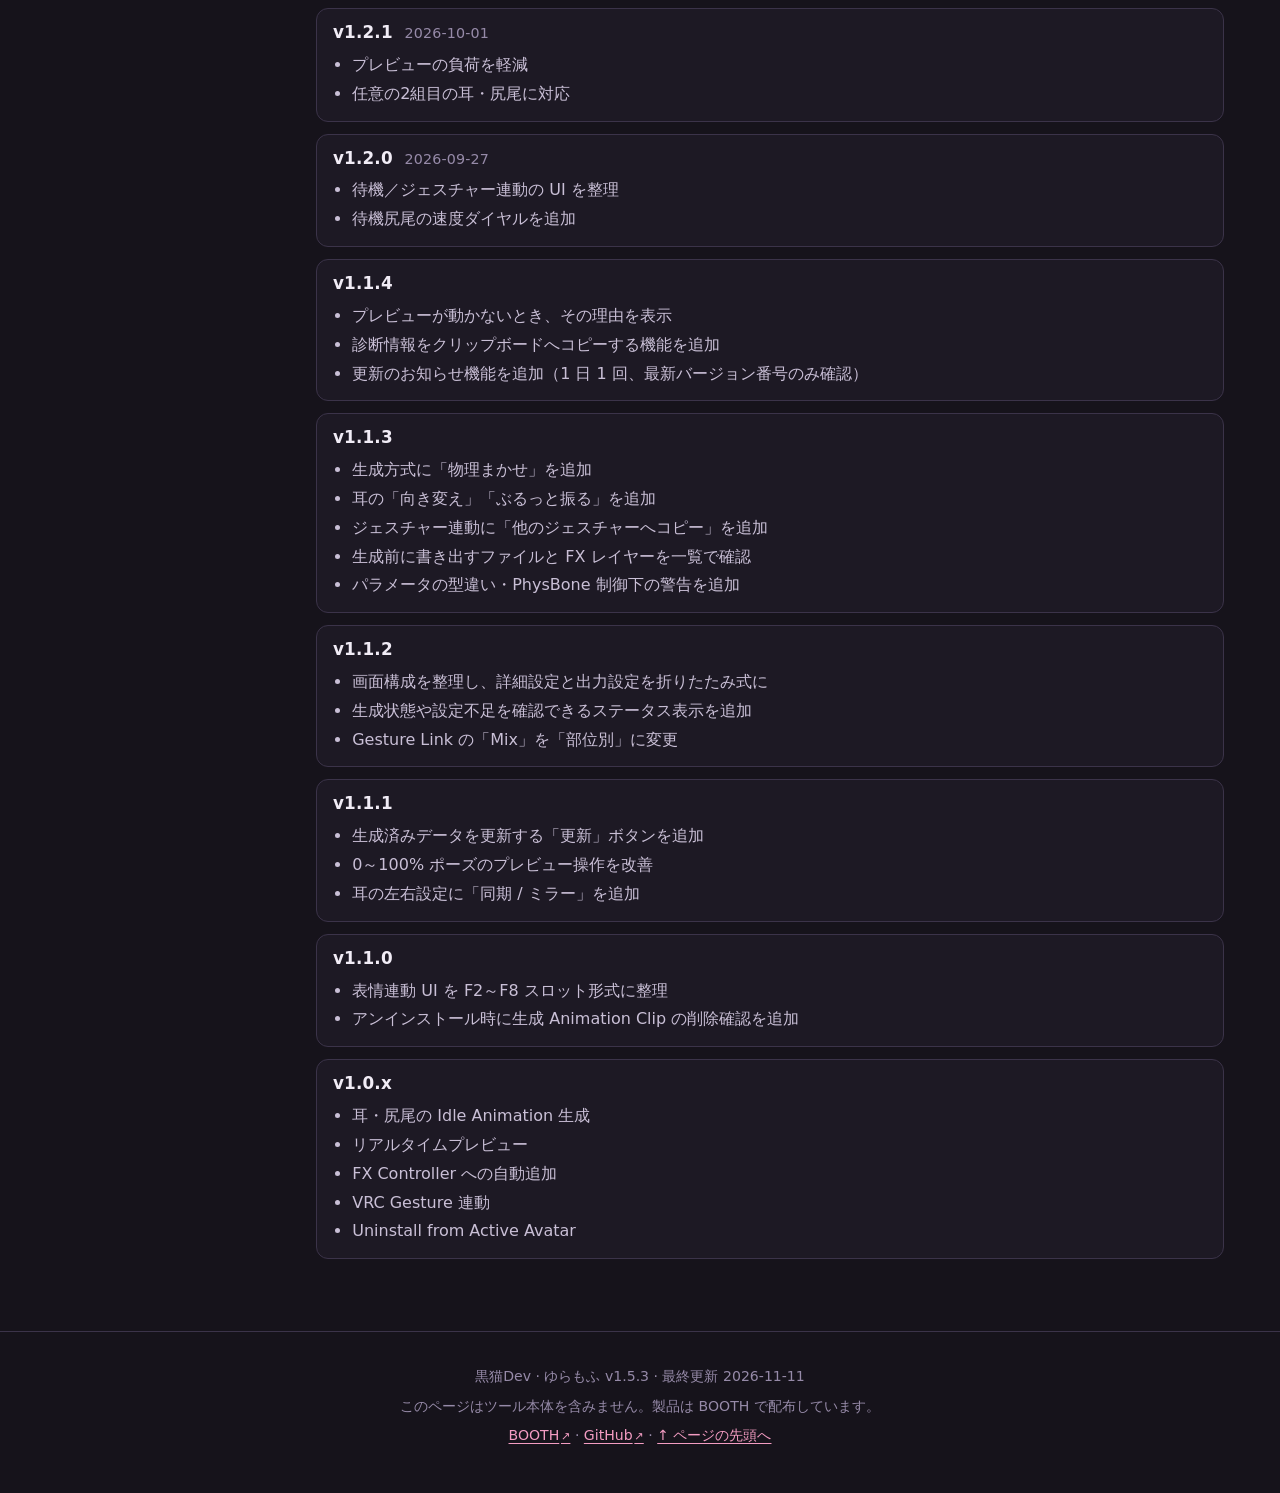
==== commit c02b1ef5: "v1.5.3 images: new cover, set 2 and idle tab screenshots" ====
--- a/index.html
+++ b/index.html
@@ -41,11 +41,10 @@
 <p class="note warn">尻尾の動きと速度ダイヤルの修正は、ツールを更新したあと「更新」を実行すると既存の出力に反映されます。</p></section>
 <section id="start" class="sec"><h2><span class="num">01</span>はじめに</h2><p class="note">動作環境：Unity 2022.3 LTS 以降（Windows 版 Unity Editor）。FX への自動追加・ジェスチャー連動・尻尾速度のダイヤルには VRChat SDK3 Avatars が必要です。SDK がなくても基本の Animation Clip は生成できます。</p>
 <ol class="steps"><li><h4>インポートして開く</h4><p>unitypackage をプロジェクトへインポートし、メニューの <code>黒猫Dev → YuraMofu (ゆらもふ) → Open Window</code> を開きます。作業前にプロジェクトのバックアップをおすすめします。</p></li><li><h4>アバターを指定して「自動検出」</h4><p>Scene 上のアバターを「アバター」欄に入れて「自動検出」。状態欄の耳・尻尾・FX が ✓ になれば準備完了です。検出結果は必ず確認し、違っていれば「ボーン・詳細調整」で指定し直します。</p></li><li><h4>スタイルと強さを選ぶ</h4><p>「挙動・揺れ」タブでモーションスタイルと強さを選び、耳・尻尾それぞれを調整します。</p></li><li><h4>プレビューで確認</h4><p>「プレビュー」で Scene 上の動きを確認します。プレビュー中の変更は、生成するまでアセットや FX に書き込まれません。</p></li><li><h4>生成 / 更新</h4><p>初回は「生成」、生成済みの動きを変えるときは「更新」。書き出すファイルと追加・置き換えになるレイヤーの一覧を確認してから実行されます。</p></li></ol>
-<figure class="shot "><a class="zoom" href="assets/v150/ui_idle.png" data-caption="「挙動・揺れ」タブ"><img src="assets/v150/ui_idle.png" alt="「挙動・揺れ」タブ" width="810" height="698" loading="lazy" decoding="async"></a><figcaption>「挙動・揺れ」タブ</figcaption></figure></section>
+<figure class="shot "><a class="zoom" href="assets/v150/ui_idle.png" data-caption="「挙動・揺れ」タブ"><img src="assets/v150/ui_idle.png" alt="「挙動・揺れ」タブ" width="704" height="674" loading="lazy" decoding="async"></a><figcaption>「挙動・揺れ」タブ</figcaption></figure></section>
 <section id="idle" class="sec"><h2><span class="num">02</span>挙動・揺れ（待機モーション）</h2><h3>モーションスタイルと強さ</h3>
 <ul class="chips"><li>おとなしい</li><li>自然</li><li>元気</li><li>眠そう</li><li>そわそわ</li><li>おちゃめ</li><li>きまぐれ</li></ul>
 <p>強さは「弱め／ふつう／強め」。スタイルを選ぶと、耳・尻尾の細かな設定がそのスタイルの値になります。値を手で変えると「調整済み」と表示され、「スタイルに戻す」で元に戻せます。<strong>きまぐれ</strong>は、長い静止の合間に片耳だけの短いぴくっと、中心が片側に寄った緩急のある尻尾の揺れが入るスタイルです。</p>
-<figure class="shot "><a class="zoom" href="assets/v150/kimagure.jpg" data-caption="きまぐれ"><img src="assets/v150/kimagure.jpg" alt="きまぐれ" width="1600" height="1600" loading="lazy" decoding="async"></a><figcaption>きまぐれ</figcaption></figure>
 <h3>耳</h3>
 <dl class="terms"><div><dt>耳の左右</dt><dd>おまかせ／同期／非同期。同期のときは「片耳だけ動く割合」で、片方だけぴくっと動く確率を設定できます。</dd></div><div><dt>動きの種類</dt><dd>通常はぴくっと動くだけですが、「耳の向き変え」（ゆっくり外へ向けて止まる）、「耳をぶるっと振る」（水を払うように振る）、「聞き耳」（すっと立てて少し止まる）を追加できます。行頭のチェックで ON/OFF、「頻度 (%)」で割合を決めます。ON にした動きの合計は 100% までで、残りが「ぴくっ」になります。</dd></div></dl>
 <h3>尻尾</h3>
